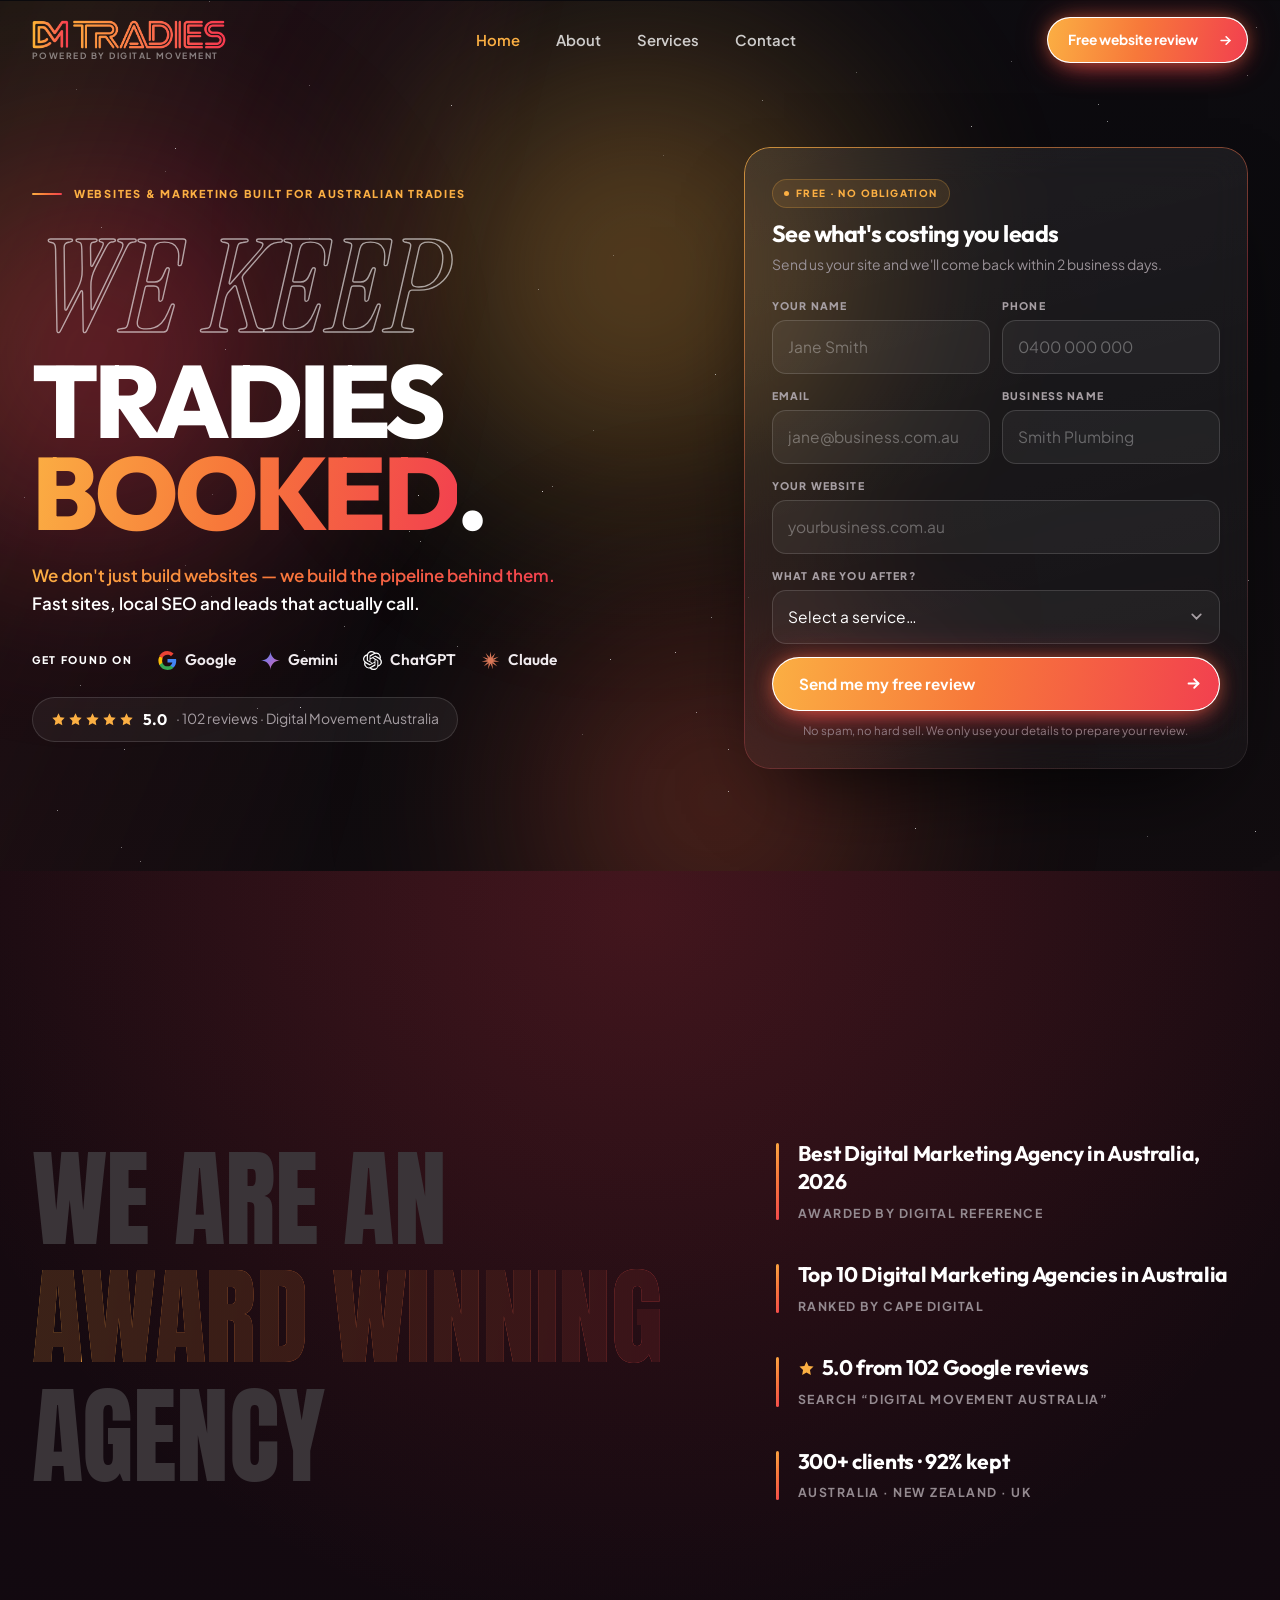
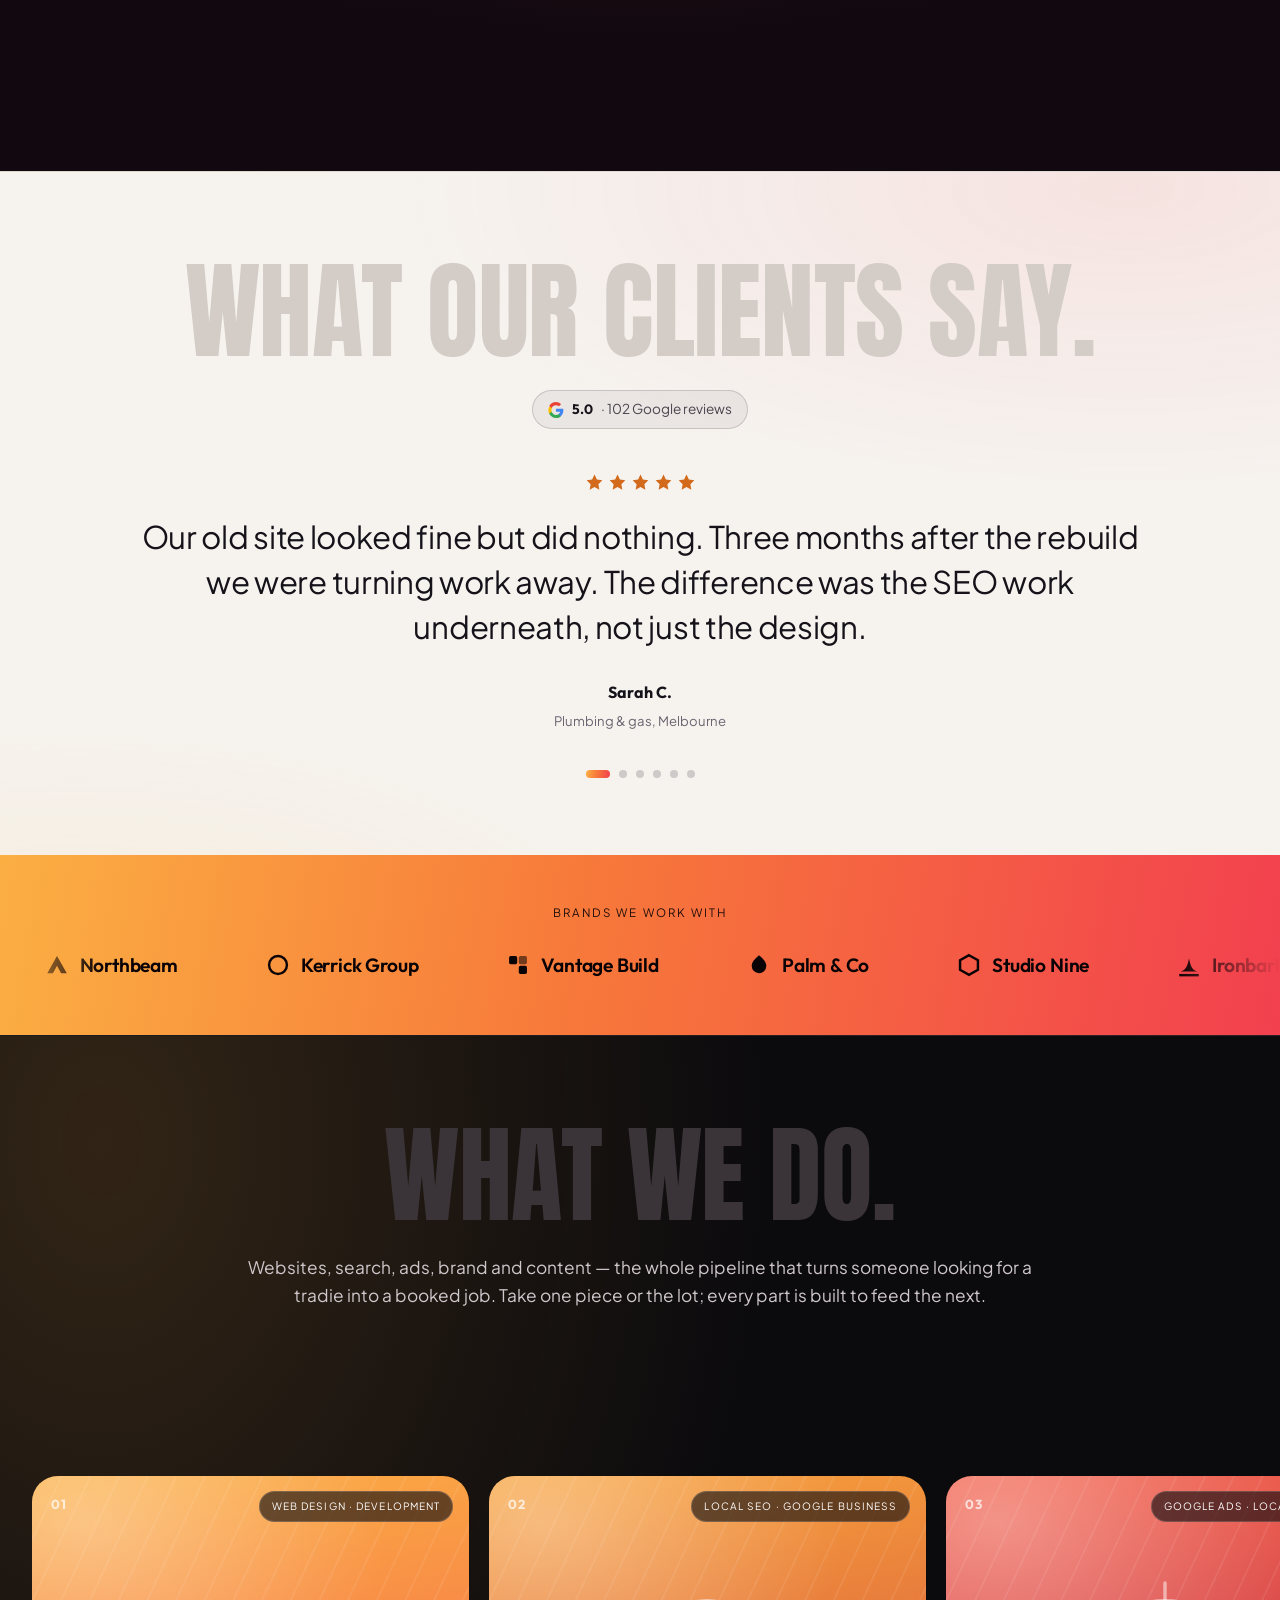
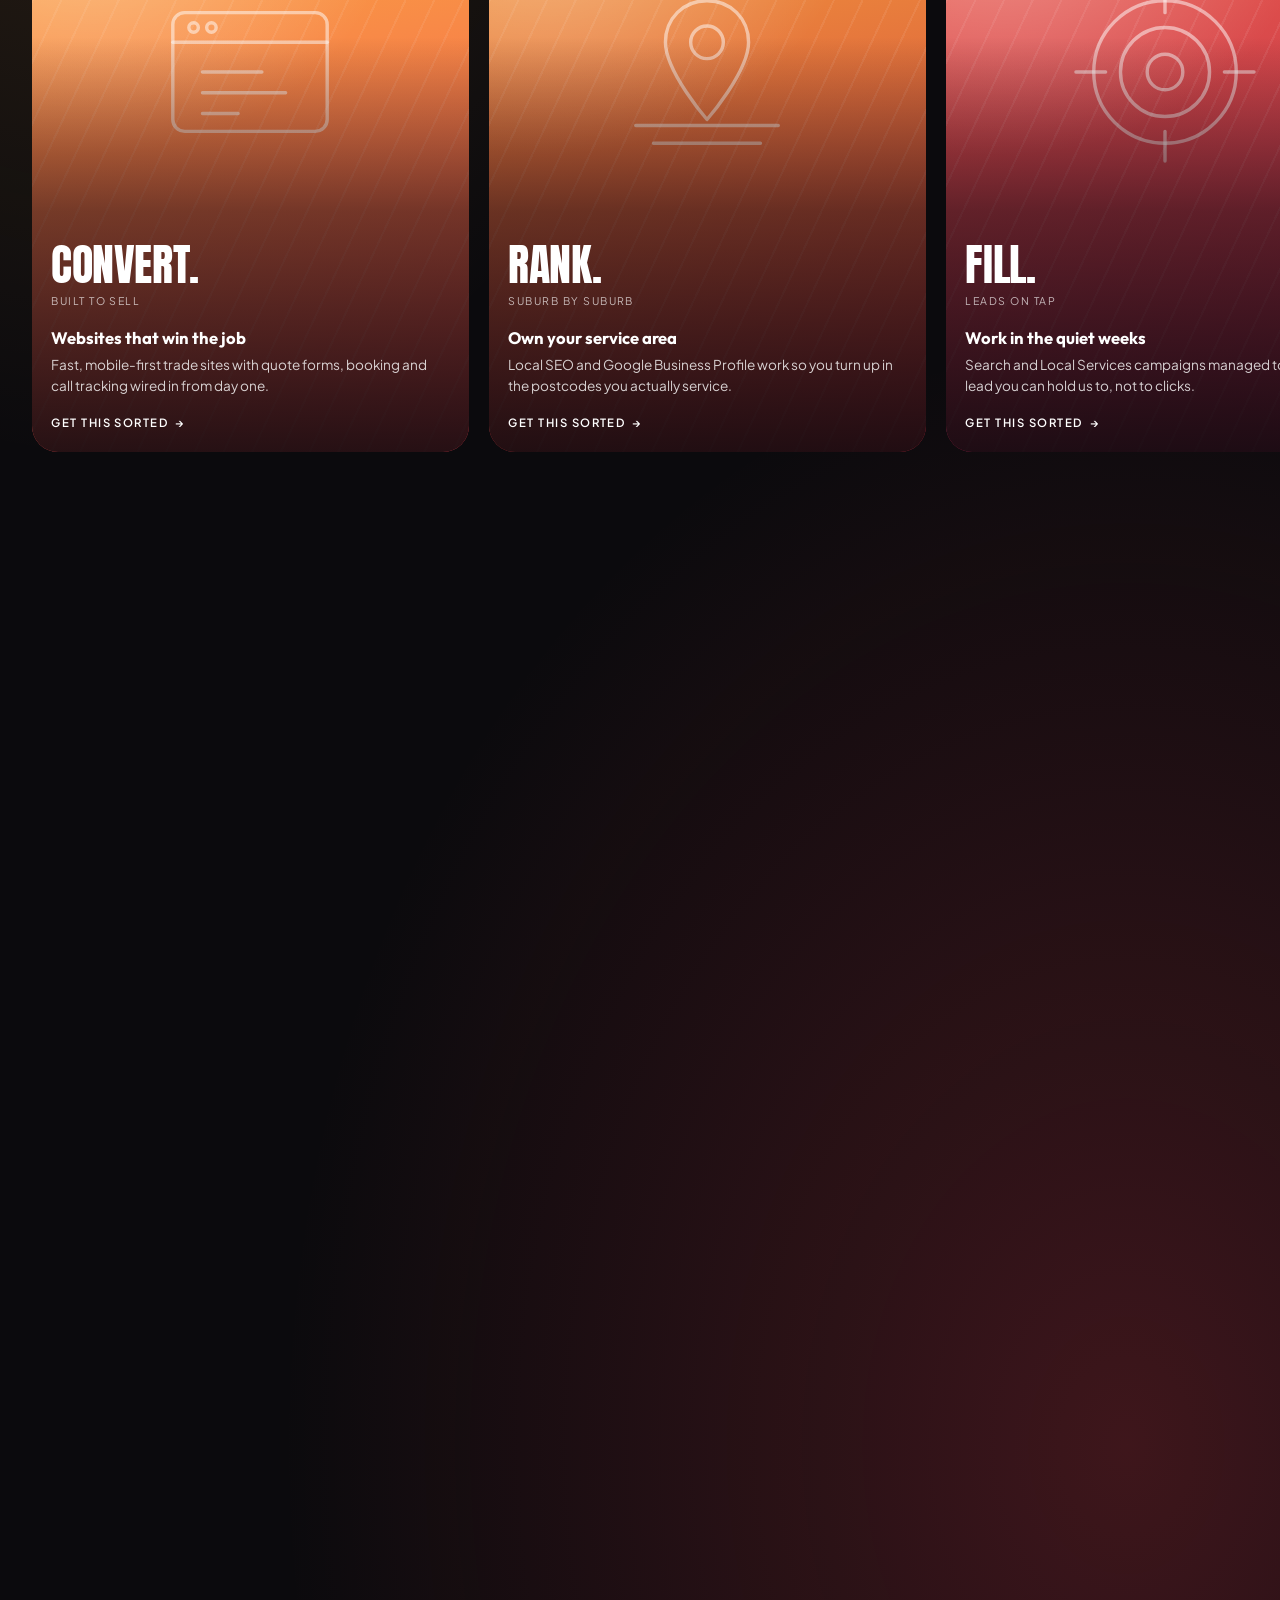
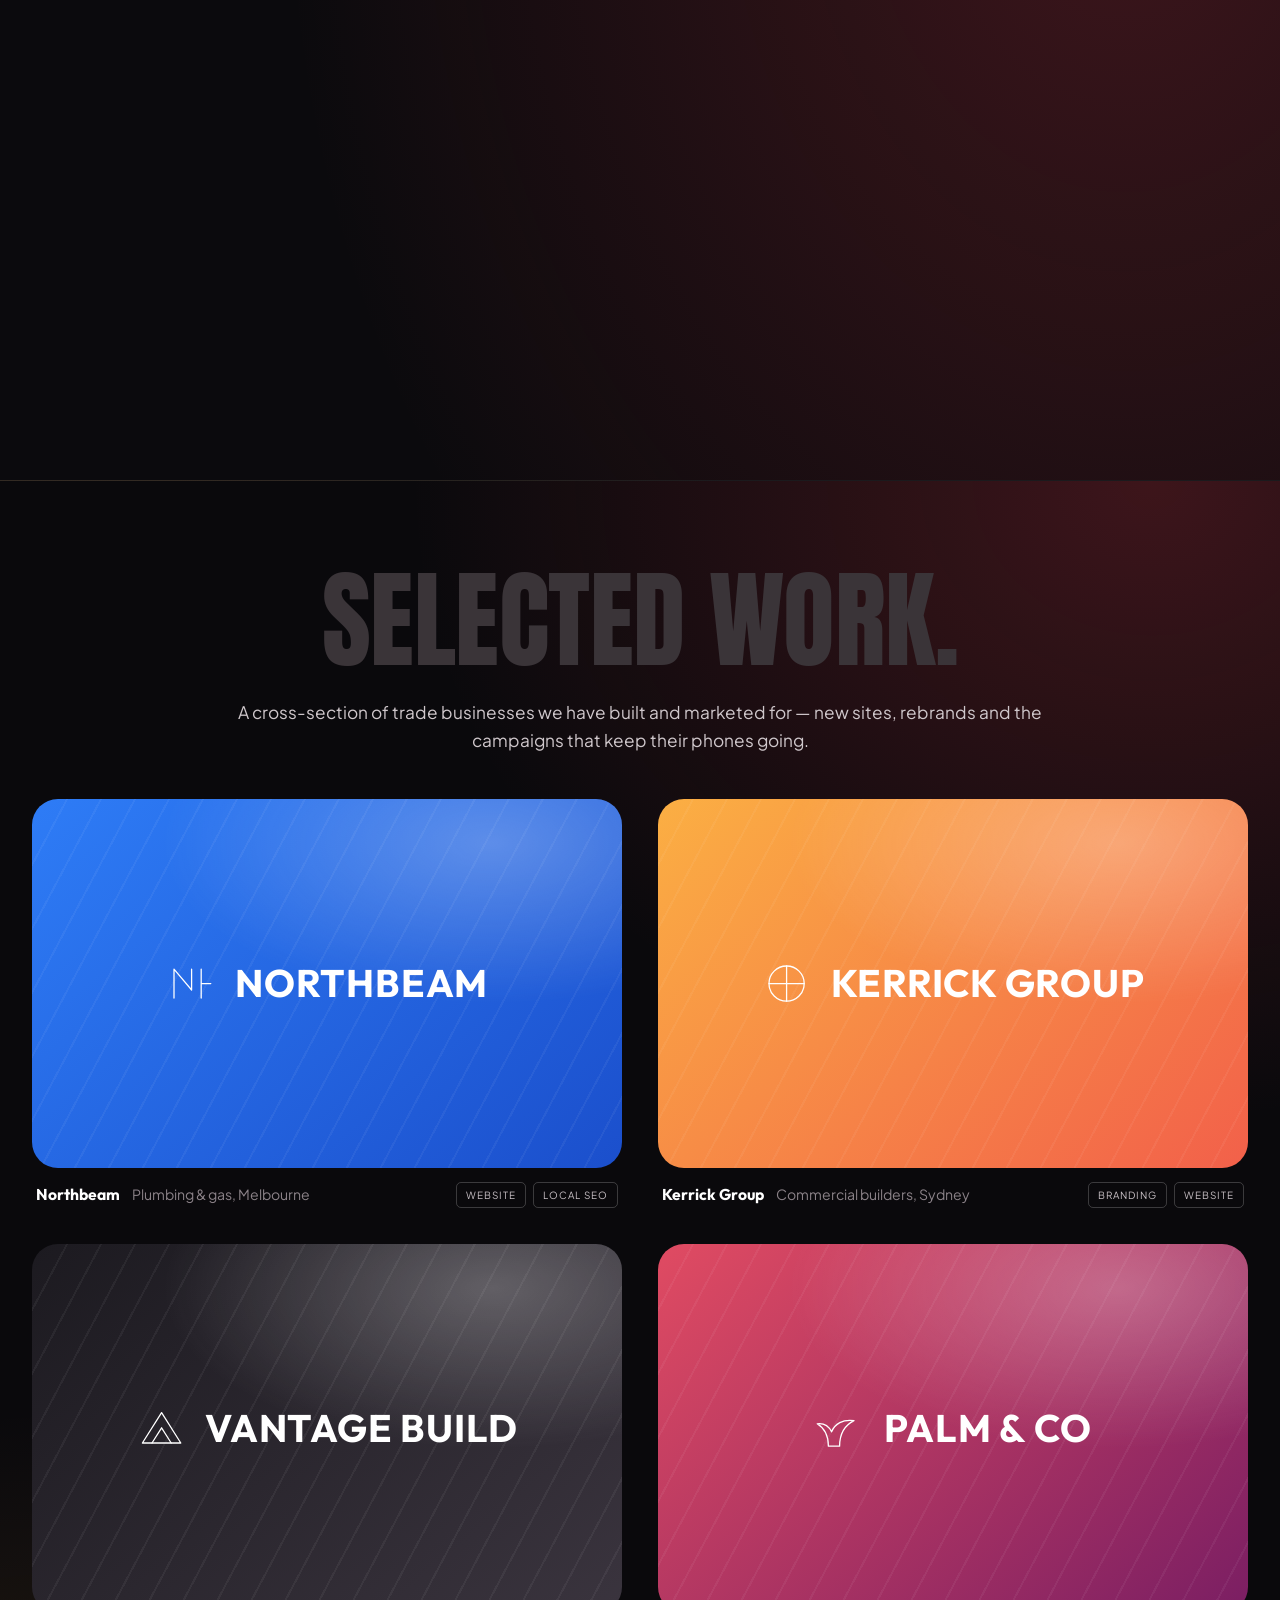
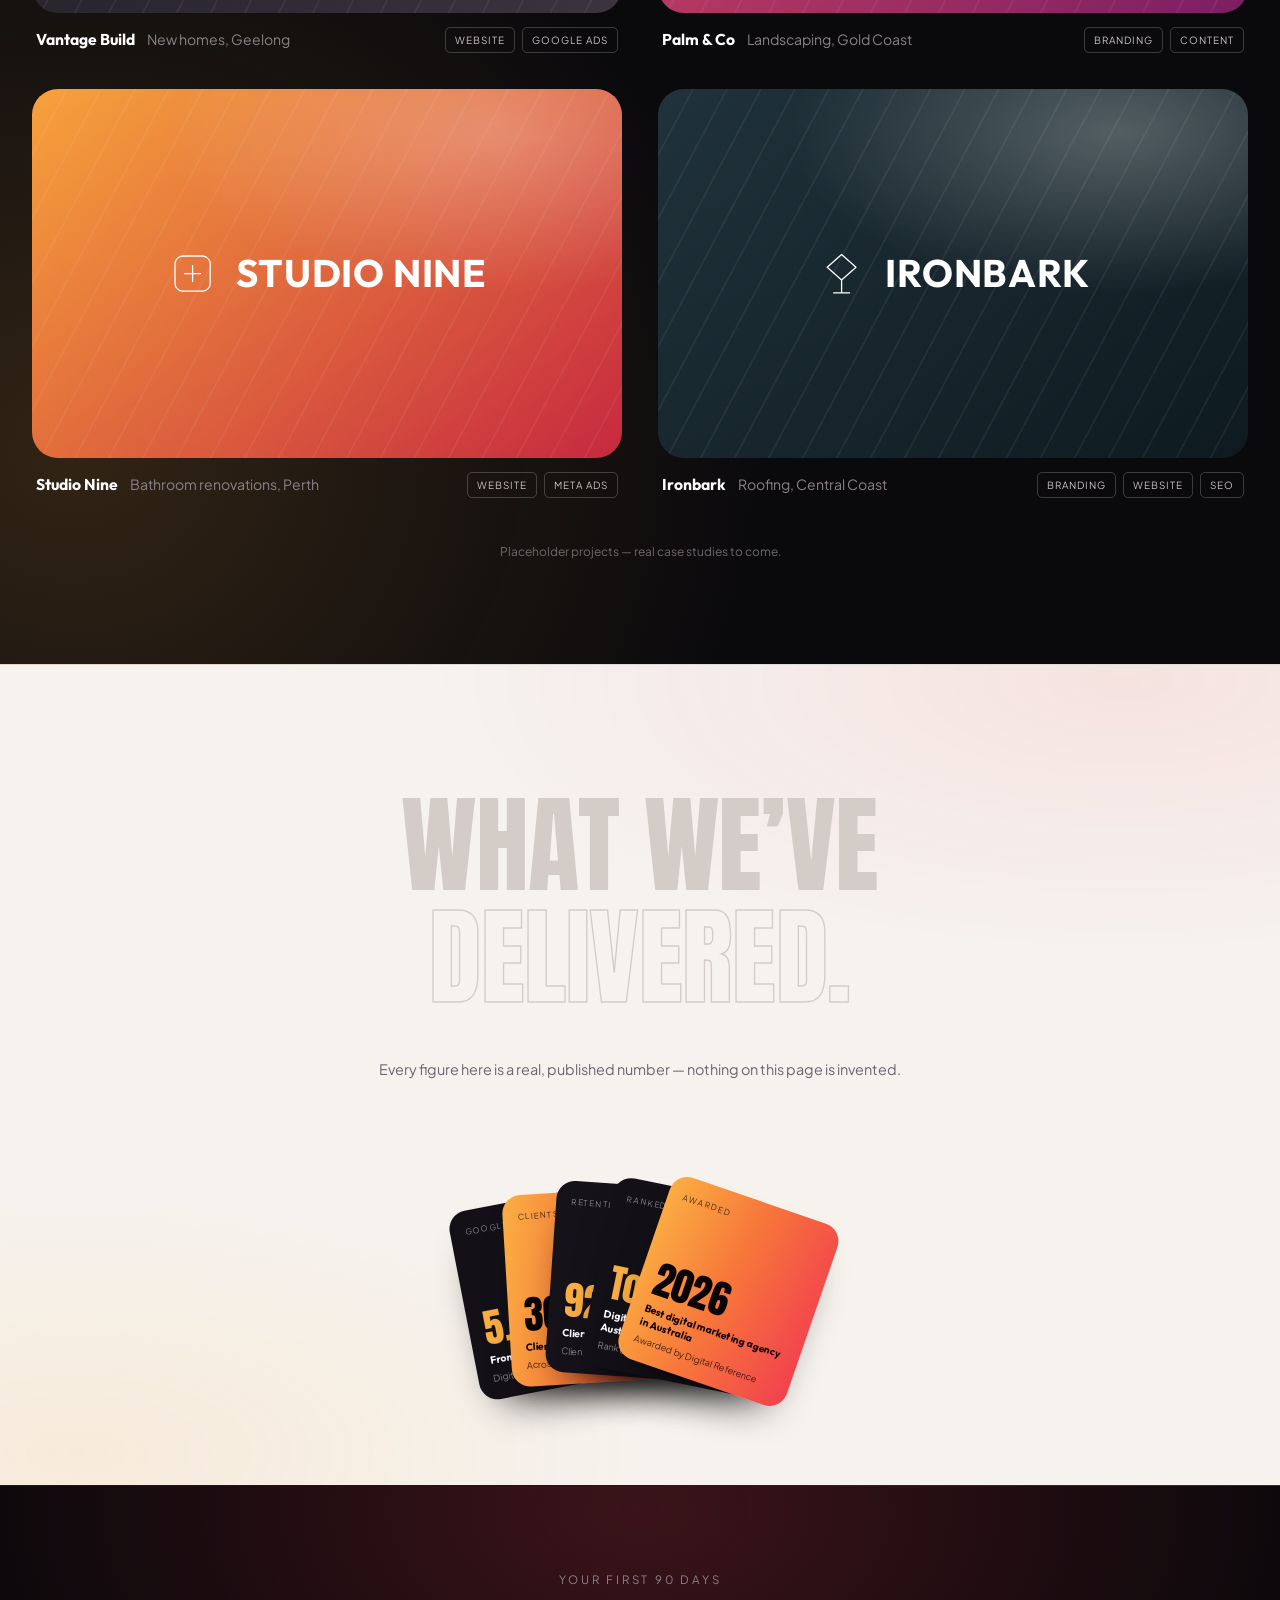
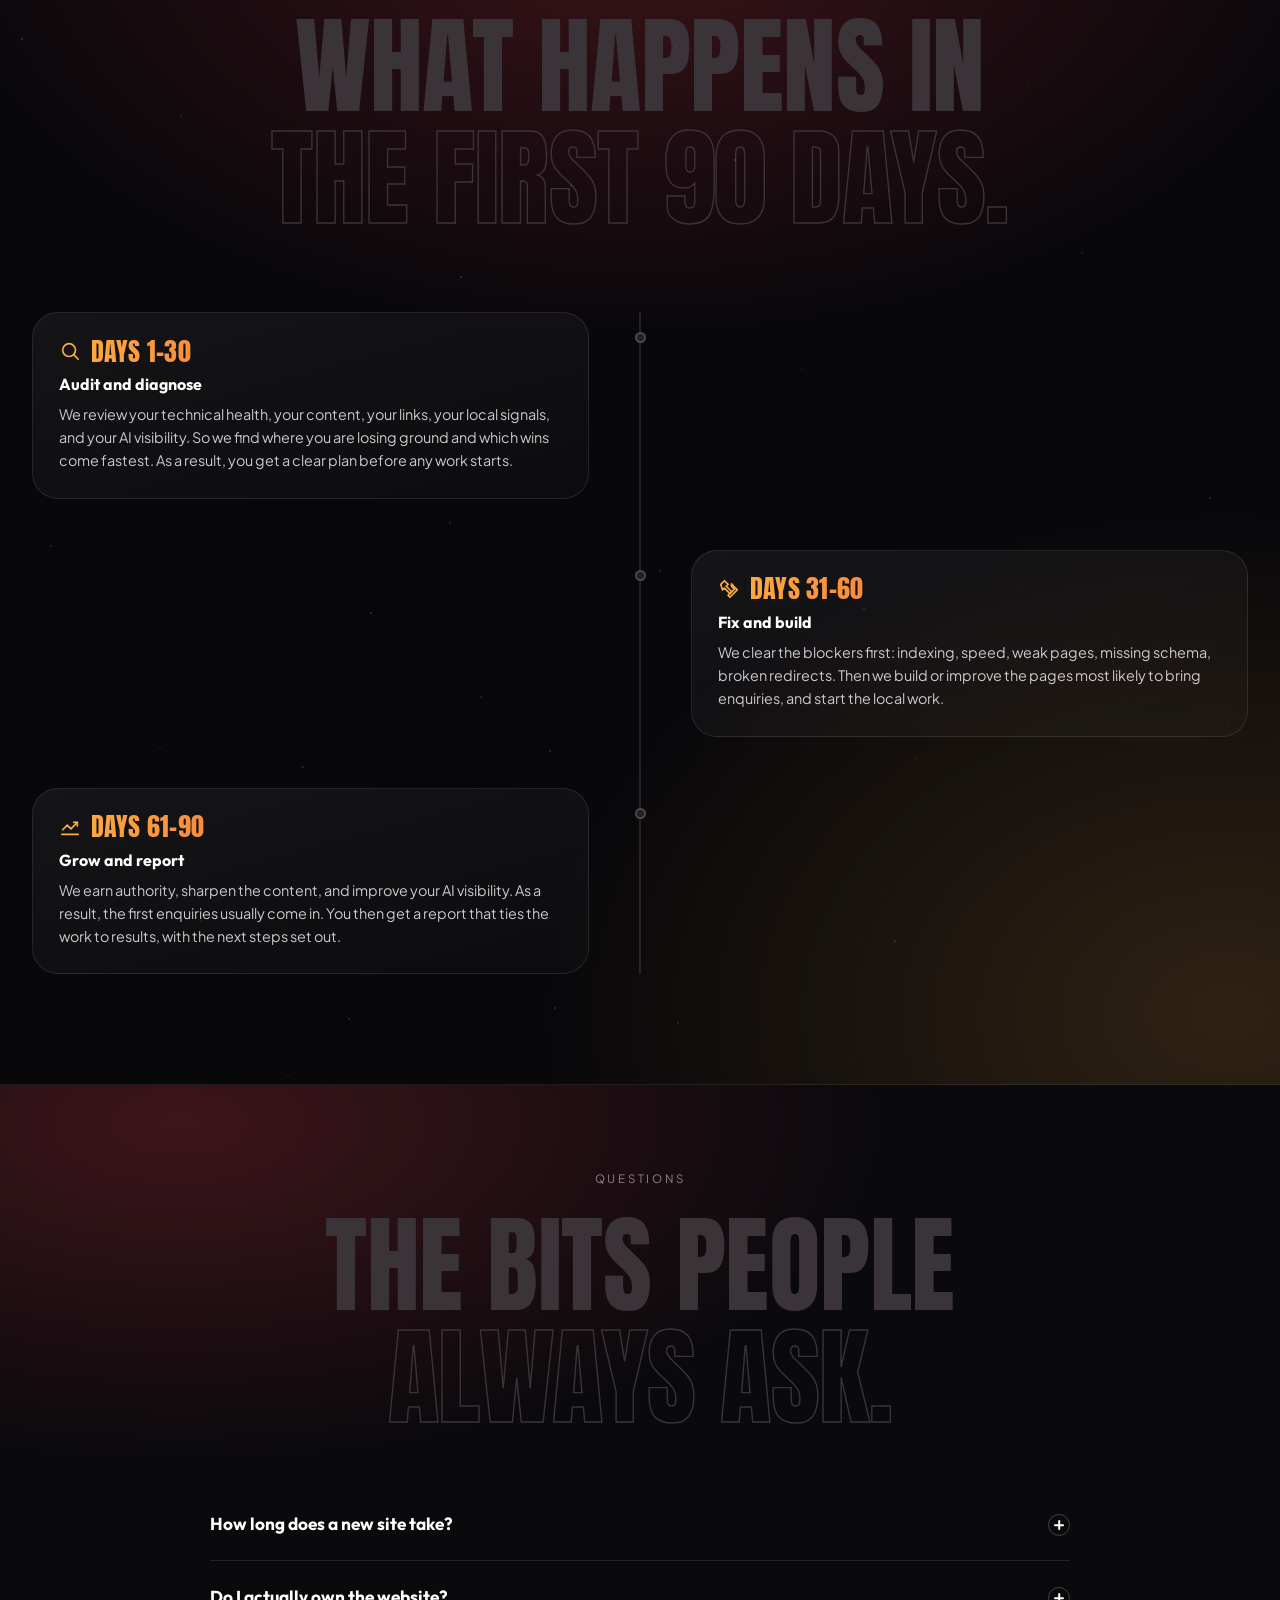
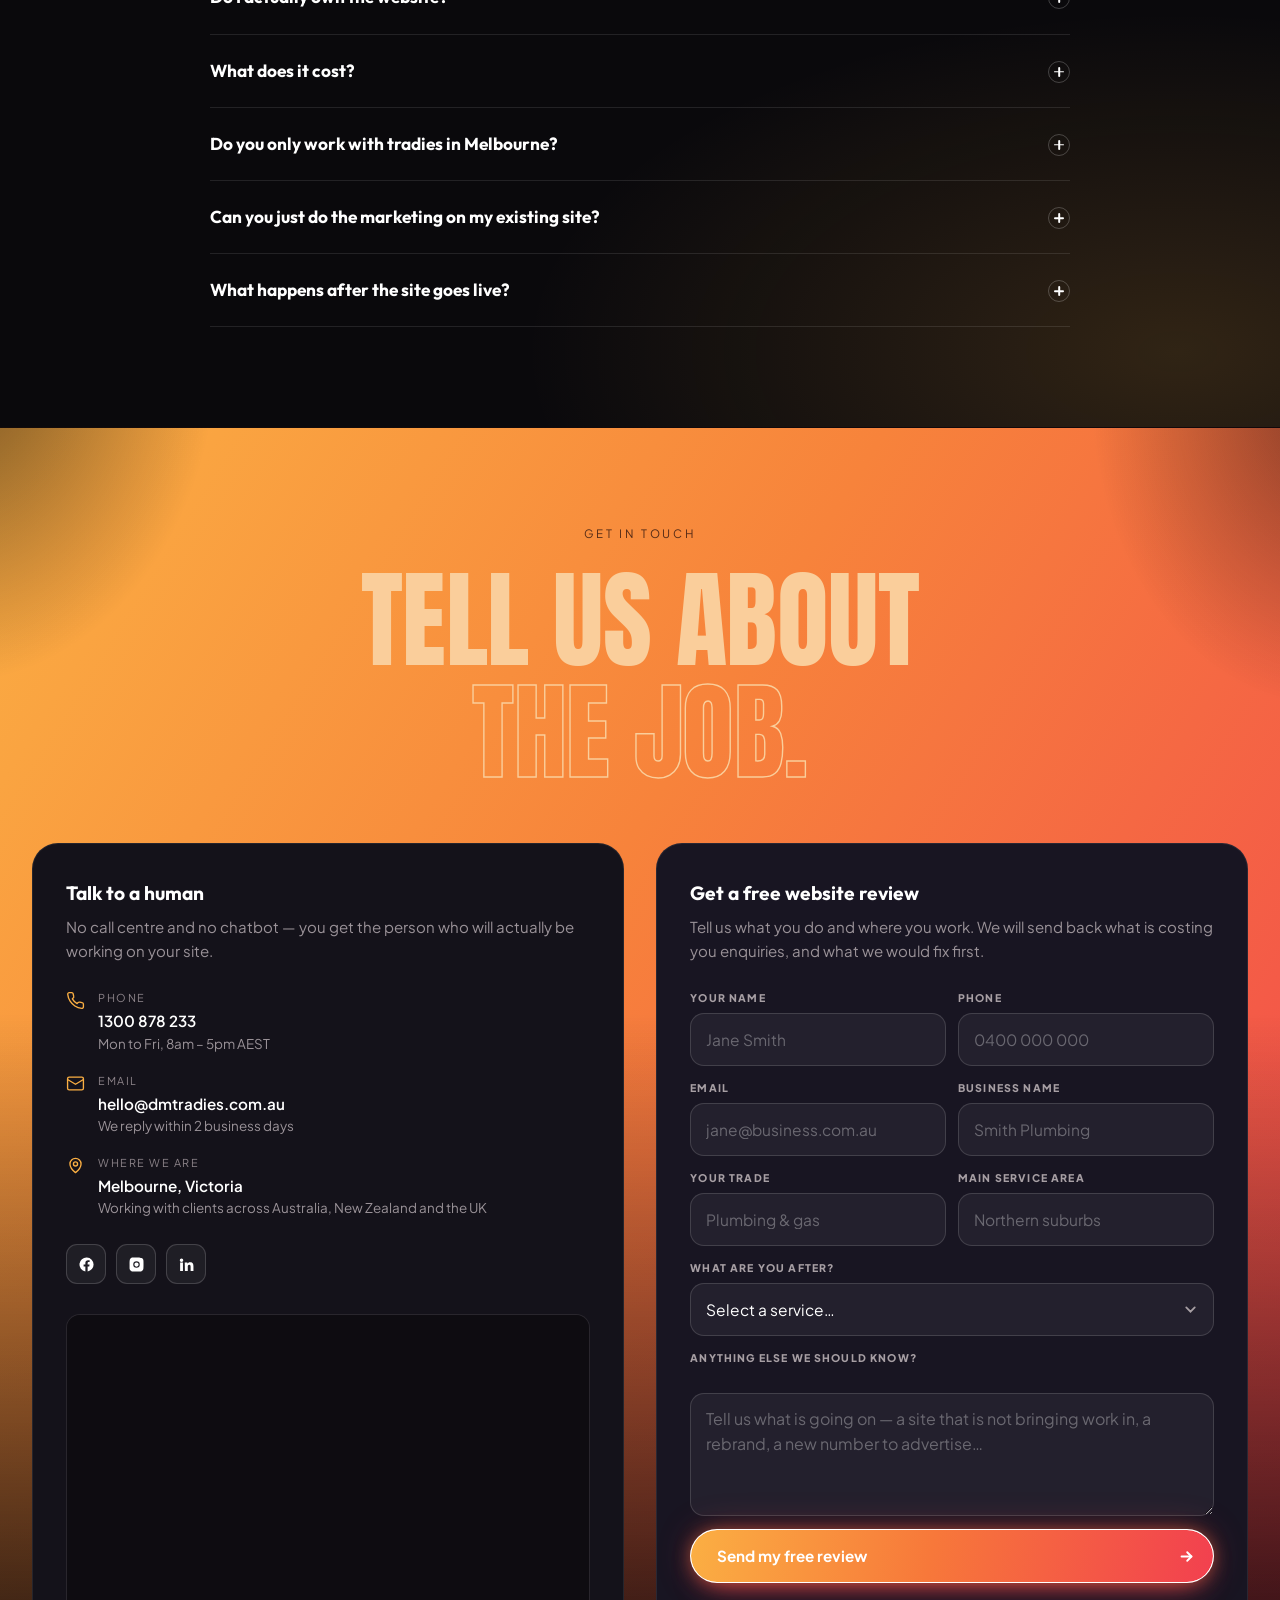
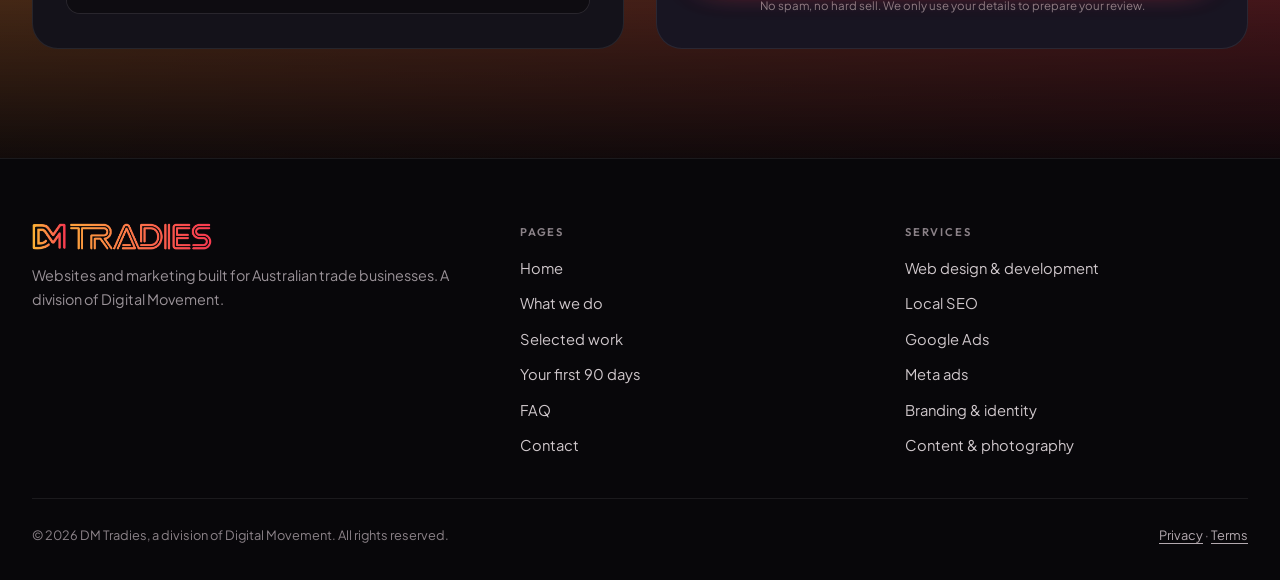
==== index.html @ 69b2164c "Contact panels full width; black worked into the orange The panels drop the 1120px cap and align to " ====
<!DOCTYPE html>
<html lang="en-AU">
<head>
<meta charset="utf-8">
<meta name="viewport" content="width=device-width, initial-scale=1, viewport-fit=cover">
<title>DM Tradies — Websites &amp; Marketing for Australian Tradies | by Digital Movement</title>
<meta name="description" content="DM Tradies builds websites and runs the marketing behind them for Australian trade businesses. A division of Digital Movement. Free website review.">
<meta name="theme-color" content="#0B0A0D">
<link rel="preconnect" href="https://fonts.googleapis.com">
<link rel="preconnect" href="https://fonts.gstatic.com" crossorigin>
<link href="https://fonts.googleapis.com/css2?family=Anton&family=Instrument+Serif:ital@1&family=Outfit:wght@300;400;500;600;700;800&family=Plus+Jakarta+Sans:wght@400;500;600;700&display=swap" rel="stylesheet">
<style>
/* ============================================================
   DM TRADIES — 01. header + banner
   ============================================================ */
:root{
  --amber:#FBAF43;
  --orange:#F7833B;
  --coral:#F4603F;
  --red:#F2404F;
  --grad:linear-gradient(100deg,#FBAF43 0%,#F7783A 46%,#F2404F 100%);

  --bg:#0B0A0D;
  --ink:#14181F;
  --line:rgba(255,255,255,.12);
  --dim:#9A9298;
  --soft:#CFC7CB;

  --r:14px; --r-lg:26px;
  --wrap:1180px;
  --pad:20px;
  --nav-h:66px;
}
*,*::before,*::after{box-sizing:border-box}
html{-webkit-text-size-adjust:100%;scroll-behavior:smooth;scroll-padding-top:var(--nav-h)}
body{
  margin:0;background:var(--bg);color:var(--soft);
  font-family:'Plus Jakarta Sans',system-ui,-apple-system,'Segoe UI',Roboto,sans-serif;
  font-size:16px;line-height:1.65;-webkit-font-smoothing:antialiased;overflow-x:hidden;
}
img{max-width:100%;display:block}
a{color:inherit;text-decoration:none}
button,input,select,textarea{font:inherit;color:inherit}
.wrap{width:100%;max-width:var(--wrap);margin-inline:auto;padding-inline:var(--pad)}

/* ---------- buttons ---------- */
.btn{
  display:inline-flex;align-items:center;justify-content:center;gap:14px;
  border-radius:999px;font-weight:700;font-size:.95rem;line-height:1.2;
  border:1.5px solid transparent;cursor:pointer;text-align:center;
  transition:transform .25s ease,box-shadow .25s ease,color .35s ease,background .25s ease;
}
.btn--primary{
  position:relative;isolation:isolate;overflow:hidden;
  background:#fff;color:#fff;padding:6px 6px 6px 26px;
  /* the rest state glows on its own and breathes gently */
  box-shadow:
    0 0 18px -3px rgba(247,120,58,.58),
    0 0 38px -6px rgba(242,64,79,.44),
    0 12px 30px -14px rgba(242,64,79,.85);
  animation:btnGlow 4.2s ease-in-out infinite;
}
/* sits at a calm baseline, swells once, settles back — a slow beacon
   rather than a constant breathe */
@keyframes btnGlow{
  0%,58%,100%{box-shadow:
    0 0 13px -4px rgba(247,120,58,.42),
    0 0 28px -9px rgba(242,64,79,.3),
    0 12px 30px -14px rgba(242,64,79,.82)}
  79%{box-shadow:
    0 0 26px -1px rgba(251,175,67,.82),
    0 0 62px -3px rgba(242,64,79,.62),
    0 14px 34px -12px rgba(242,64,79,.92)}
}
.btn--primary::before{
  content:"";position:absolute;z-index:-1;top:0;right:0;bottom:0;left:0;
  background:var(--grad);border-radius:999px;
  transition:left .5s cubic-bezier(.65,.05,.25,1),top .5s cubic-bezier(.65,.05,.25,1),
             right .5s cubic-bezier(.65,.05,.25,1),bottom .5s cubic-bezier(.65,.05,.25,1);
}
.btn--primary:hover,.btn--primary:focus-visible{
  color:var(--red);transform:translateY(-2px);animation:none;
  box-shadow:
    0 0 26px -2px rgba(251,175,67,.75),
    0 0 56px -4px rgba(242,64,79,.6),
    0 18px 38px -14px rgba(242,64,79,.95);
}
.btn--primary:hover::before,.btn--primary:focus-visible::before{
  left:calc(100% - 46px);top:6px;right:6px;bottom:6px;
}
.btn-arrow{width:40px;height:40px;border-radius:50%;flex:none;display:grid;place-items:center;color:#fff}
.btn-arrow svg{width:17px;height:17px;transition:transform .4s cubic-bezier(.65,.05,.25,1)}
.btn--primary:hover .btn-arrow svg{transform:translateX(2px)}
.btn--block{width:100%;justify-content:space-between}
.btn--sm{padding:5px 5px 5px 20px;font-size:.86rem;gap:10px}
.btn--sm .btn-arrow{width:34px;height:34px}
.btn--sm .btn-arrow svg{width:15px;height:15px}
.btn--sm:hover::before,.btn--sm:focus-visible::before{left:calc(100% - 39px);top:5px;right:5px;bottom:5px}


/* ============================================================
   HEADER
   ============================================================ */
header.site{
  position:sticky;top:0;z-index:80;background:transparent;
  transition:background .35s ease,border-color .3s ease,box-shadow .3s ease;
  border-bottom:1px solid transparent;
}
header.site.stuck{
  background:rgba(11,10,13,.82);
  backdrop-filter:saturate(160%) blur(14px);-webkit-backdrop-filter:saturate(160%) blur(14px);
  border-bottom-color:rgba(255,255,255,.08);
}
.nav{display:flex;align-items:center;justify-content:space-between;gap:16px;height:var(--nav-h)}
.brand{display:flex;flex-direction:column;align-items:flex-start;gap:3px;line-height:1}
.brand-logo{display:block;height:26px}
/* the wordmark lives in one rule so the header and the footer share it */
.logo-mark{background:url([data-uri]) no-repeat left center;background-size:contain;aspect-ratio:655/98}
.brand-by{
  font-size:.54rem;font-weight:700;letter-spacing:.17em;text-transform:uppercase;
  color:rgba(255,255,255,.45);white-space:nowrap
}
.nav-links{display:none}
.nav-cta{display:none}
.nav-right{display:flex;align-items:center;gap:10px}
.call-mini{
  display:inline-flex;align-items:center;justify-content:center;width:42px;height:42px;border-radius:12px;
  background:var(--grad);color:#fff;box-shadow:0 10px 22px -12px rgba(242,64,79,.85)
}
.call-mini svg{width:18px;height:18px}
/* flex, not grid: auto grid rows stretch to the button height, which pushed the
   bars 15px apart and left the close-X unable to meet in the middle */
.burger{
  width:42px;height:42px;border-radius:12px;border:1px solid rgba(255,255,255,.18);
  background:rgba(255,255,255,.06);cursor:pointer;padding:0;
  display:flex;flex-direction:column;align-items:center;justify-content:center;gap:5px;
  transition:background .25s ease,border-color .25s ease;
}
.burger:hover{background:rgba(255,255,255,.11);border-color:rgba(255,255,255,.32)}
.burger:focus-visible{outline:2px solid var(--amber);outline-offset:3px}
.burger i{
  display:block;width:20px;height:2px;border-radius:2px;background:#fff;
  transition:transform .32s cubic-bezier(.2,.7,.3,1),opacity .18s ease;
}
/* 2px bar + 5px gap = 7px pitch, so the outer bars travel exactly that far */
.burger.open i:nth-child(1){transform:translateY(7px) rotate(45deg)}
.burger.open i:nth-child(2){opacity:0}
.burger.open i:nth-child(3){transform:translateY(-7px) rotate(-45deg)}
@media (prefers-reduced-motion:reduce){.burger i{transition:none}}

.drawer{
  position:fixed;inset:0;z-index:79;background:rgba(6,5,8,.7);backdrop-filter:blur(4px);
  opacity:0;pointer-events:none;transition:opacity .3s ease;
}
.drawer.open{opacity:1;pointer-events:auto}
.drawer-panel{
  position:absolute;top:0;right:0;width:min(88vw,340px);height:100%;
  background:#111015;border-left:1px solid rgba(255,255,255,.1);
  padding:86px 24px 32px;transform:translateX(100%);
  transition:transform .36s cubic-bezier(.3,.8,.3,1);
  display:flex;flex-direction:column;gap:2px;overflow-y:auto;
}
.drawer.open .drawer-panel{transform:none}
.drawer-panel a.dl{
  font-family:'Outfit',sans-serif;font-size:1.24rem;font-weight:600;color:#fff;
  padding:14px 0;border-bottom:1px solid rgba(255,255,255,.09);
  display:flex;justify-content:space-between;align-items:center;
}
.drawer-panel a.dl span{color:rgba(255,255,255,.35);font-size:.85rem;font-weight:400}
.drawer-foot{margin-top:auto;padding-top:26px;display:grid;gap:10px}
.drawer-foot .fine{font-size:.78rem;color:var(--dim);text-align:center}

/* ============================================================
   BANNER
   ============================================================ */
.hero{
  position:relative;overflow:hidden;isolation:isolate;
  margin-top:calc(-1 * var(--nav-h));
  padding-top:calc(var(--nav-h) + 42px);
  padding-bottom:clamp(52px,9vw,86px);
  background:linear-gradient(170deg,#0E0C11 0%,#0B0A0D 55%,#120D10 100%);
}
.hero .wrap{position:relative;z-index:2}

/* drifting brand aurora */
.aurora{position:absolute;inset:0;z-index:0;pointer-events:none;overflow:hidden}
.aurora span{position:absolute;display:block;border-radius:50%;filter:blur(90px);will-change:transform}
.aurora .a1{
  top:-8%;left:50%;margin-left:calc(min(58vw,680px) * -.5);
  width:min(58vw,680px);aspect-ratio:1;opacity:.42;
  background:radial-gradient(circle,#FBAF43 0%,rgba(251,175,67,0) 68%);
  animation:drift1 26s ease-in-out infinite alternate;
}
.aurora .a2{
  top:6%;left:-16%;width:min(54vw,600px);aspect-ratio:1;opacity:.46;
  background:radial-gradient(circle,#F2404F 0%,rgba(242,64,79,0) 68%);
  animation:drift2 32s ease-in-out infinite alternate;
}
.aurora .a3{
  bottom:-24%;left:34%;width:min(52vw,560px);aspect-ratio:1;opacity:.36;
  background:radial-gradient(circle,#F4603F 0%,rgba(244,96,63,0) 70%);
  animation:drift3 29s ease-in-out infinite alternate;
}
@keyframes drift1{from{transform:translate3d(-4%,0,0) scale(1)}to{transform:translate3d(4%,8%,0) scale(1.14)}}
@keyframes drift2{from{transform:translate3d(0,0,0) scale(1.1)}to{transform:translate3d(13%,-7%,0) scale(.9)}}
@keyframes drift3{from{transform:translate3d(0,0,0) scale(1)}to{transform:translate3d(-15%,-8%,0) scale(1.22)}}

/* a slow band of colour sweeping across the top */
.sweep{
  position:absolute;top:-30%;left:-40%;width:70%;height:170%;z-index:0;pointer-events:none;
  background:linear-gradient(100deg,rgba(255,255,255,0) 0%,rgba(251,175,67,.09) 45%,rgba(242,64,79,.07) 60%,rgba(255,255,255,0) 100%);
  transform:rotate(14deg);filter:blur(30px);
  animation:sweep 17s ease-in-out infinite;
}
@keyframes sweep{0%{transform:translateX(0) rotate(14deg);opacity:0}
  12%{opacity:1}70%{opacity:1}
  100%{transform:translateX(230%) rotate(14deg);opacity:0}}

/* shooting stars */
.shoot{
  position:absolute;z-index:1;width:3px;height:3px;border-radius:999px;background:#fff;
  box-shadow:0 0 9px 2px rgba(255,255,255,.65);opacity:0;pointer-events:none;
}
.shoot::before{
  content:"";position:absolute;top:50%;right:2px;width:150px;height:2px;border-radius:999px;
  transform:translateY(-50%);
  background:linear-gradient(270deg,rgba(255,255,255,.9),rgba(255,255,255,0));
}
.shoot.s1{top:6%;left:74%;animation:shootFly 9s ease-in 2.5s infinite}
.shoot.s2{top:-2%;left:96%;animation:shootFly 11s ease-in 6.5s infinite}
.shoot.s3{top:22%;left:62%;animation:shootFly 13s ease-in 10s infinite}
.shoot.s2::before{width:210px}
.shoot.s3::before{width:110px;background:linear-gradient(270deg,rgba(251,175,67,.9),rgba(251,175,67,0))}
.shoot.s3{background:#FBAF43;box-shadow:0 0 9px 2px rgba(251,175,67,.6)}
@keyframes shootFly{
  0%{opacity:0;transform:rotate(202deg) translateX(0)}
  3%{opacity:1}
  26%{opacity:1}
  34%{opacity:0}
  100%{opacity:0;transform:rotate(202deg) translateX(1500px)}
}

@media (prefers-reduced-motion:reduce){
  .btn--primary{animation:none}
  .aurora .a1,.aurora .a2,.aurora .a3,.sweep,.shoot{animation:none}
  .shoot,.sweep{display:none}
}

/* starfield */
.stars,.stars2{position:absolute;top:0;left:0;width:1px;height:1px;border-radius:50%;z-index:0;pointer-events:none}
.stars{box-shadow:663px 154px rgba(255,255,255,.3),1333px 49px rgba(255,255,255,.55),1681px 548px rgba(255,255,255,.55),748px 596px rgba(255,255,255,.55),1863px 519px rgba(255,255,255,.4),76px 88px rgba(255,255,255,.3),856px 71px rgba(255,255,255,.4),185px 564px rgba(255,255,255,.3),121px 846px rgba(255,255,255,.55),457px 645px rgba(255,255,255,.55),1181px 599px rgba(255,255,255,.3),101px 226px rgba(255,255,255,.55),1140px 879px rgba(255,255,255,.4),593px 429px rgba(255,255,255,.4),1107px 120px rgba(255,255,255,.7),1147px 835px rgba(255,255,255,.4),211px 595px rgba(255,255,255,.4),762px 99px rgba(255,255,255,.55),1155px 61px rgba(255,255,255,.4),1016px 696px rgba(255,255,255,.3),1591px 321px rgba(255,255,255,.3),1199px 464px rgba(255,255,255,.7),613px 254px rgba(255,255,255,.4),1431px 798px rgba(255,255,255,.4),167px 588px rgba(255,255,255,.7),1075px 506px rgba(255,255,255,.7),1493px 459px rgba(255,255,255,.7),1247px 74px rgba(255,255,255,.55),1048px 428px rgba(255,255,255,.4),1550px 350px rgba(255,255,255,.4),1911px 500px rgba(255,255,255,.3),80px 684px rgba(255,255,255,.55),1565px 571px rgba(255,255,255,.7),696px 711px rgba(255,255,255,.7),1217px 508px rgba(255,255,255,.3),140px 860px rgba(255,255,255,.55),552px 485px rgba(255,255,255,.55),124px 748px rgba(255,255,255,.7),1325px 591px rgba(255,255,255,.3),582px 733px rgba(255,255,255,.3),1816px 684px rgba(255,255,255,.7),46px 472px rgba(255,255,255,.7),344px 625px rgba(255,255,255,.55),1011px 60px rgba(255,255,255,.4),1573px 294px rgba(255,255,255,.4),1512px 253px rgba(255,255,255,.3),800px 892px rgba(255,255,255,.3),165px 170px rgba(255,255,255,.3),822px 562px rgba(255,255,255,.7),1809px 140px rgba(255,255,255,.3),1769px 563px rgba(255,255,255,.7),1446px 425px rgba(255,255,255,.7),1398px 389px rgba(255,255,255,.4),309px 84px rgba(255,255,255,.4),309px 237px rgba(255,255,255,.4),24px 496px rgba(255,255,255,.4),538px 288px rgba(255,255,255,.55),298px 429px rgba(255,255,255,.7),1248px 579px rgba(255,255,255,.7),257px 707px rgba(255,255,255,.55),935px 891px rgba(255,255,255,.3),815px 408px rgba(255,255,255,.3),212px 493px rgba(255,255,255,.3),127px 195px rgba(255,255,255,.55),427px 451px rgba(255,255,255,.4),225px 348px rgba(255,255,255,.55),209px 0px rgba(255,255,255,.4),1098px 103px rgba(255,255,255,.7),1256px 26px rgba(255,255,255,.55),1790px 212px rgba(255,255,255,.3)}
.stars2{box-shadow:304px 649px rgba(255,255,255,.65),711px 616px rgba(255,255,255,.65),971px 125px rgba(255,255,255,.85),1738px 499px rgba(255,255,255,.65),983px 495px rgba(255,255,255,.65),175px 147px rgba(255,255,255,.85),1535px 350px rgba(255,255,255,1),542px 490px rgba(255,255,255,1),330px 528px rgba(255,255,255,.85),420px 540px rgba(255,255,255,.65),300px 706px rgba(255,255,255,1),1872px 27px rgba(255,255,255,1),610px 658px rgba(255,255,255,.85),1425px 865px rgba(255,255,255,.65),1061px 375px rgba(255,255,255,.85),728px 790px rgba(255,255,255,.85),1090px 554px rgba(255,255,255,1),675px 651px rgba(255,255,255,.85),1255px 830px rgba(255,255,255,.85),1650px 245px rgba(255,255,255,.65),1515px 822px rgba(255,255,255,.85),409px 530px rgba(255,255,255,.65),728px 748px rgba(255,255,255,.85),57px 809px rgba(255,255,255,.65),967px 265px rgba(255,255,255,.85),1418px 619px rgba(255,255,255,.65),915px 827px rgba(255,255,255,1),715px 373px rgba(255,255,255,.85),451px 104px rgba(255,255,255,.85),962px 201px rgba(255,255,255,.65),418px 494px rgba(255,255,255,1),1843px 624px rgba(255,255,255,.85),981px 668px rgba(255,255,255,.65),1637px 658px rgba(255,255,255,.85);animation:twinkle 4.5s ease-in-out infinite alternate}
@keyframes twinkle{from{opacity:.35}to{opacity:1}}
@media (prefers-reduced-motion:reduce){.stars2{animation:none}}

.hero-inner{display:grid;gap:clamp(34px,5vw,60px);align-items:center}

.eyebrow{
  display:flex;align-items:center;gap:12px;margin-bottom:22px;
  font-size:.68rem;font-weight:800;letter-spacing:.16em;text-transform:uppercase;color:var(--amber);
}
.eyebrow::before{content:"";width:30px;height:2px;background:var(--grad);flex:none;border-radius:2px}

.hero h1{margin:0 0 22px;line-height:.94;letter-spacing:-.03em}
.h-outline{
  display:block;font-family:'Instrument Serif',Georgia,serif;font-style:italic;font-weight:400;
  font-size:clamp(3.2rem,14vw,8rem);letter-spacing:.012em;line-height:.98;text-transform:uppercase;
  color:transparent;-webkit-text-stroke:1.4px rgba(255,255,255,.6);
  padding-left:.04em;margin-bottom:.04em;
}
.h-solid{
  display:block;font-family:'Outfit',sans-serif;font-weight:800;color:#fff;
  font-size:clamp(2.6rem,11vw,6.4rem);letter-spacing:-.038em;line-height:.9;text-transform:uppercase;
}
.h-solid em{
  font-style:normal;background:var(--grad);
  -webkit-background-clip:text;background-clip:text;color:transparent;
}
.hero-sub{
  font-size:clamp(.98rem,2.6vw,1.06rem);color:var(--dim);max-width:44ch;margin:0 0 30px;
}
.hero-sub b{color:#fff;font-weight:600}
.hs-lead{
  background:var(--grad);-webkit-background-clip:text;background-clip:text;color:transparent;
  font-weight:600;
}
/* ---------- "get found on" strip ---------- */
.found-on{
  display:flex;flex-wrap:wrap;align-items:center;gap:12px 22px;
  margin:0;padding-bottom:4px;align-self:flex-start;
}
.fo-label{
  font-size:.66rem;font-weight:800;letter-spacing:.16em;text-transform:uppercase;
  color:#fff;white-space:nowrap;
}
.fo-list{display:flex;flex-wrap:wrap;align-items:center;gap:12px 22px;list-style:none;margin:0;padding:0}
.fo-list li{
  display:inline-flex;align-items:center;gap:8px;
  font-family:'Outfit',sans-serif;font-weight:600;font-size:.96rem;color:#F0EBEE;
  letter-spacing:-.01em;white-space:nowrap;
}
.fo-list svg{width:19px;height:19px;flex:none}
@media (min-width:900px){
  .found-on{gap:14px 26px}
  .fo-list{gap:14px 26px}
}
.rating-pill{
  display:inline-flex;align-items:center;flex-wrap:wrap;gap:5px 9px;margin-top:20px;
  align-self:flex-start;
  background:rgba(255,255,255,.05);border:1px solid rgba(255,255,255,.13);
  border-radius:999px;padding:9px 18px;
  transition:background .25s ease,border-color .25s ease,transform .25s ease;
}
.rating-pill:hover{
  background:rgba(255,255,255,.09);border-color:rgba(251,175,67,.5);transform:translateY(-1px)
}
.stars-rating{display:inline-flex;gap:2px}
.stars-rating svg{width:15px;height:15px;color:var(--amber)}
.rating-pill b{font-family:'Outfit',sans-serif;font-weight:700;color:#fff;font-size:.96rem}
.rp-meta{font-size:.87rem;color:#A79FA4}



/* ---------- the form ---------- */
.hero-form{
  position:relative;border-radius:var(--r-lg);padding:26px 22px;
  background:linear-gradient(165deg,rgba(255,255,255,.075) 0%,rgba(255,255,255,.03) 100%);
  backdrop-filter:blur(18px);-webkit-backdrop-filter:blur(18px);
  box-shadow:0 40px 90px -40px rgba(0,0,0,.9);
}
/* gradient hairline border */
.hero-form::before{
  content:"";position:absolute;inset:0;border-radius:inherit;padding:1px;
  background:linear-gradient(150deg,rgba(251,175,67,.75),rgba(242,64,79,.35) 45%,rgba(255,255,255,.08) 100%);
  -webkit-mask:linear-gradient(#000 0 0) content-box,linear-gradient(#000 0 0);
  -webkit-mask-composite:xor;mask:linear-gradient(#000 0 0) content-box,linear-gradient(#000 0 0);
  mask-composite:exclude;pointer-events:none;
}
.hf-head{margin-bottom:20px}
.hf-tag{
  display:inline-flex;align-items:center;gap:7px;margin-bottom:12px;
  font-size:.62rem;font-weight:800;letter-spacing:.14em;text-transform:uppercase;color:var(--amber);
  background:rgba(251,175,67,.1);border:1px solid rgba(251,175,67,.24);
  padding:5px 11px;border-radius:999px;
}
.hf-tag i{width:5px;height:5px;border-radius:50%;background:var(--amber);flex:none}
.hf-head h2{
  font-family:'Outfit',sans-serif;font-size:clamp(1.24rem,3.6vw,1.46rem);font-weight:700;
  color:#fff;margin:0 0 6px;letter-spacing:-.02em;line-height:1.2;
}
.hf-head p{font-size:.87rem;color:var(--dim);margin:0}

.field{display:grid;gap:6px;margin-bottom:13px}
.field label{
  font-size:.66rem;font-weight:800;letter-spacing:.11em;text-transform:uppercase;color:#A79FA4;
}
.field input,.field select,.field textarea{
  width:100%;padding:13px 15px;border-radius:var(--r);appearance:none;
  background:rgba(255,255,255,.05);border:1px solid rgba(255,255,255,.14);color:#fff;
  font-size:.97rem;transition:border-color .2s,box-shadow .2s,background .2s;
}
.field input::placeholder,.field textarea::placeholder{color:rgba(255,255,255,.32)}
.field select{
  background-image:url("data:image/svg+xml,%3Csvg xmlns='http://www.w3.org/2000/svg' viewBox='0 0 24 24' fill='none' stroke='%23A79FA4' stroke-width='2.5' stroke-linecap='round'%3E%3Cpath d='M6 9l6 6 6-6'/%3E%3C/svg%3E");
  background-repeat:no-repeat;background-position:right 14px center;background-size:17px;padding-right:42px;
}
.field select option{background:#15131a;color:#fff}
.field input:focus,.field select:focus,.field textarea:focus{
  outline:none;border-color:var(--coral);background:rgba(255,255,255,.08);
  box-shadow:0 0 0 4px rgba(244,96,63,.16)
}
.field.err input,.field.err select{border-color:var(--red);box-shadow:0 0 0 4px rgba(242,64,79,.16)}
.field .msg{font-size:.72rem;color:#FF8B96;font-weight:600;display:none}
.field.err .msg{display:block}
.grid-2{display:grid;gap:0}
.form-fine{font-size:.72rem;color:#8B8288;text-align:center;margin:11px 0 0;line-height:1.5}
.form-ok{display:none;text-align:center;padding:24px 10px}
.form-ok .ok-ic{
  width:52px;height:52px;border-radius:50%;background:var(--grad);
  display:grid;place-items:center;margin:0 auto 14px;
}
.form-ok .ok-ic svg{width:26px;height:26px;color:#fff}
.form-ok h3{font-family:'Outfit',sans-serif;font-size:1.1rem;color:#fff;margin:0 0 6px}
.form-ok p{font-size:.87rem;color:var(--dim);margin:0}
.form-ok a{color:var(--amber);font-weight:700}
.is-sent .form-body{display:none}
.is-sent .form-ok{display:block}


/* ============================================================
   STATEMENT
   ============================================================ */
.statement{
  position:relative;overflow:hidden;display:grid;align-items:center;
  background:radial-gradient(120% 90% at 50% 0%,#220E14 0%,#160A10 55%,#120910 100%);
  padding:clamp(56px,9vw,110px) 0;
  min-height:100vh;min-height:100svh;
}
.statement::before{
  content:"";position:absolute;top:-40%;left:50%;transform:translateX(-50%);
  width:min(140vw,1400px);height:150%;pointer-events:none;
  background:radial-gradient(circle at 50% 30%,rgba(242,64,79,.16) 0%,rgba(242,64,79,0) 62%);
}
.statement .wrap{position:relative;z-index:1}
.st-head{
  font-family:'Anton','Arial Narrow',Impact,'Outfit',sans-serif;text-transform:uppercase;
  /* Anton ships one weight; ask for 800 so a fallback is still heavy, and stop
     the browser synthesising bold on top of Anton itself */
  font-weight:800;font-synthesis-weight:none;
  font-size:clamp(2.3rem,9.4vw,6.6rem);line-height:1.06;letter-spacing:-.005em;
  color:#fff;margin:0;text-align:left;
}
/* each line rises out from behind its own mask as the section scrolls in */
.st-head > span{display:block;overflow:hidden;padding-bottom:.06em}
.st-head > span > i{
  display:block;font-style:normal;transform:translateY(115%);
  transition:transform 1s cubic-bezier(.16,1,.3,1);
}
.st-head.in > span > i{transform:none}
.st-head > span:nth-child(2) > i{transition-delay:.12s}
.st-head > span:nth-child(3) > i{transition-delay:.24s}
/* the head is only the trigger — the lines carry the motion */
.st-head.rv{opacity:1;transform:none;transition:none}

.awards.rv{opacity:1;transform:none;transition:none}
.awards li{
  opacity:0;transform:translateY(20px);
  transition:opacity .75s ease,transform .75s cubic-bezier(.16,1,.3,1);
}
.awards.in li{opacity:1;transform:none}
.awards.in li:nth-child(1){transition-delay:.34s}
.awards.in li:nth-child(2){transition-delay:.44s}
.awards.in li:nth-child(3){transition-delay:.54s}
.awards.in li:nth-child(4){transition-delay:.64s}
/* the rule draws itself in alongside */
.awards li::before{transform:scaleY(0);transform-origin:top;transition:transform .7s cubic-bezier(.16,1,.3,1)}
.awards.in li::before{transform:scaleY(1)}
.awards.in li:nth-child(1)::before{transition-delay:.3s}
.awards.in li:nth-child(2)::before{transition-delay:.4s}
.awards.in li:nth-child(3)::before{transition-delay:.5s}
.awards.in li:nth-child(4)::before{transition-delay:.6s}
/* the script splits each word into letters and adds .is-split; until then the
   heading renders as plain white, so it is never dim with scripting off */
.st-head{--fill-dim:58,52,56;--fill-lit:255,255,255}
.st-head.lit .w{display:inline-block}
.st-head.is-split .c{color:rgb(var(--fill-dim));transition:color .26s linear}
/* the accent line keeps its gradient; a scrim clipped to each letter dims it
   instead, so the sweep runs across the whole phrase, not per letter */
.st-head.is-split i.accent .c{
  color:transparent;-webkit-background-clip:text;background-clip:text;
  background-image:linear-gradient(rgba(27,11,17,.86),rgba(27,11,17,.86));
  transition:background-image .26s linear;
}
@media (prefers-reduced-motion:reduce){
  .st-head.is-split .c{color:rgb(var(--fill-lit));transition:none}
  .st-head.is-split i.accent .c{color:transparent;background-image:none}
}
.st-head .accent{
  background:var(--grad);-webkit-background-clip:text;background-clip:text;color:transparent;
}
.st-head > span > i.accent{background:var(--grad);-webkit-background-clip:text;background-clip:text;color:transparent}
/* two columns: the statement left, the credentials right */
.st-grid{display:grid;gap:clamp(32px,5vw,58px)}
.awards{list-style:none;margin:0;padding:0;display:grid;gap:clamp(24px,3.4vw,38px)}
.awards li{position:relative;padding-left:22px}
.awards li::before{
  content:"";position:absolute;left:0;top:3px;bottom:3px;width:3.5px;border-radius:3px;background:var(--grad);
}
.aw-title{
  font-family:'Outfit',sans-serif;font-weight:700;color:#fff;margin:0 0 7px;
  font-size:clamp(1.06rem,2.9vw,1.32rem);line-height:1.32;letter-spacing:-.015em;
  display:flex;align-items:baseline;gap:7px;flex-wrap:wrap;
}
.aw-title svg{width:17px;height:17px;color:var(--amber);flex:none;align-self:center}
.aw-meta{
  font-size:.77rem;font-weight:700;letter-spacing:.12em;text-transform:uppercase;
  color:#948A90;margin:0;
}
a.awards-link{display:block;color:inherit}
a.awards-link:hover .aw-title{color:var(--amber)}
a.awards-link:hover .aw-meta{color:#B3A9AF}
@media (min-width:900px){
  .st-grid{grid-template-columns:1.18fr .82fr;gap:clamp(44px,5vw,72px);align-items:center}
  .st-grid > *{min-width:0}
}

/* ============================================================
   REVIEWS — scrolls right to left
   ============================================================ */
.reviews{
  position:relative;border-top:1px solid rgba(255,255,255,.07);
  /* no bottom padding: the brand strip is the last thing in here and carries its
     own, so any padding below it shows as a bare band of the section ground */
  padding:clamp(48px,7vw,84px) 0 0;overflow:hidden;
}
.sec-sub{
  max-width:62ch;margin:0;text-align:center;color:var(--soft);
  font-size:clamp(.98rem,1.35vw,1.14rem);line-height:1.62;
}
.sec-head{
  display:flex;flex-direction:column;align-items:center;gap:clamp(16px,2.4vw,22px);
  margin:0 0 clamp(28px,4vw,44px);text-align:center;
}
.sec-head h2{
  font-family:'Anton','Arial Narrow',Impact,'Outfit',sans-serif;text-transform:uppercase;
  font-weight:800;font-synthesis-weight:none;
  color:#fff;margin:0;font-size:clamp(2.3rem,9.4vw,6.6rem);
  line-height:1.06;letter-spacing:-.005em;
}
/* letters light from dim to white as the section scrolls past (see script) */
.sec-head h2.lit .w{display:inline-block}
.sec-head h2{--fill-dim:58,52,56;--fill-lit:255,255,255}
.sec-head h2.is-split .c{color:rgb(var(--fill-dim));transition:color .26s linear}
@media (prefers-reduced-motion:reduce){.sec-head h2.is-split .c{color:rgb(var(--fill-lit));transition:none}}
.rv-badge{
  display:inline-flex;align-items:center;gap:8px;
  background:rgba(255,255,255,.05);border:1px solid rgba(255,255,255,.13);
  border-radius:999px;padding:7px 15px;font-size:.85rem;color:#C9C1C6;
  transition:border-color .25s ease,background .25s ease;
}
.rv-badge:hover{background:rgba(255,255,255,.09);border-color:rgba(251,175,67,.5)}
.rv-badge b{color:#fff;font-family:'Outfit',sans-serif;font-weight:700}
.rv-badge svg{width:16px;height:16px;flex:none}

/* ---------- one review at a time, centred ---------- */
/* the stage hugs whichever quote is showing, so short ones leave no hole */
.rv-stage{display:grid;align-items:start;max-width:min(100%,1000px);margin:0 auto;
  overflow:hidden;transition:height .45s cubic-bezier(.2,.7,.3,1)}
@media (prefers-reduced-motion:reduce){.rv-stage{transition:none}}
.rv-quote{
  grid-area:1/1;margin:0;text-align:center;
  display:flex;flex-direction:column;align-items:center;
  opacity:0;transform:translateY(10px);pointer-events:none;
  transition:opacity .55s ease,transform .55s cubic-bezier(.2,.7,.3,1);
}
.rv-quote.is-on{opacity:1;transform:none;pointer-events:auto}
.rv-quote[hidden]{display:flex}          /* stacked, not removed — hidden hides it from AT */
.rv-stars{display:inline-flex;gap:4px;margin-bottom:clamp(16px,2.2vw,22px)}
.rv-stars svg{width:19px;height:19px;color:var(--amber)}
.rv-quote blockquote{
  margin:0;color:#EFEAED;
  font-size:clamp(1.15rem,2.5vw,1.95rem);line-height:1.45;letter-spacing:-.01em;
}
.rv-quote figcaption{margin-top:clamp(20px,2.8vw,30px)}
.rv-quote figcaption b{
  display:block;font-family:'Outfit',sans-serif;font-weight:700;color:#fff;font-size:1rem;
}
.rv-quote figcaption span{display:block;font-size:.82rem;color:#8B8288;margin-top:4px}

.rv-dots{display:flex;justify-content:center;gap:9px;margin-top:clamp(26px,3.4vw,38px)}
.rv-dot{
  width:8px;height:8px;padding:0;border:0;border-radius:999px;cursor:pointer;
  background:rgba(255,255,255,.22);transition:background .3s ease,width .3s ease;
}
.rv-dot:hover{background:rgba(255,255,255,.45)}
.rv-dot.is-on{width:24px;background:var(--grad)}
.rv-dot:focus-visible{outline:2px solid var(--amber);outline-offset:3px}

/* ---------- brands we work with ---------- */
.brands{
  margin-top:clamp(48px,6vw,80px);
  background:var(--grad);
  padding:clamp(30px,4vw,48px) 0 clamp(34px,4.4vw,54px);
}
.brands-label{
  margin:0 0 clamp(20px,2.6vw,28px);text-align:center;
  font-size:.72rem;letter-spacing:.18em;text-transform:uppercase;color:rgba(10,3,6,.9);
}
.bm{
  position:relative;overflow:hidden;
  -webkit-mask:linear-gradient(90deg,transparent,#000 8%,#000 92%,transparent);
  mask:linear-gradient(90deg,transparent,#000 8%,#000 92%,transparent);
}
.bm-track{display:flex;align-items:center;width:max-content;animation:brandRun 42s linear infinite}
.bm:hover .bm-track{animation-play-state:paused}
@keyframes brandRun{to{transform:translateX(-50%)}}
/* dark ink on the orange band, where white would wash out */
.bm-item{
  flex:none;display:inline-flex;align-items:center;gap:10px;
  padding:0 clamp(24px,3.4vw,46px);color:#0A0306;
  transition:transform .3s cubic-bezier(.2,.7,.3,1);
}
.bm-item:hover{transform:translateY(-2px)}
.bm-item svg{width:26px;height:26px;fill:currentColor;flex:none}
.bm-item b{
  font-family:'Outfit',sans-serif;font-weight:600;font-size:clamp(1rem,1.5vw,1.22rem);
  letter-spacing:-.01em;white-space:nowrap;
}
@media (prefers-reduced-motion:reduce){
  .bm-track{animation:none}
  .bm-item{transition:none}
  .rv-quote{transition:none}
}

/* ---------- what we do: cards ride left as the section is scrolled ---------- */
.wwd{position:relative;border-top:1px solid rgba(255,255,255,.07);padding:clamp(48px,7vw,84px) 0 0}
.wwd-rail{position:relative}
/* the pin fills the viewport so the rail below it supplies exactly as much
   scroll as the row needs to travel — any shorter and the page runs out of
   room before the last card arrives */
.wwd-stick{
  position:sticky;top:var(--nav-h);
  height:calc(100vh - var(--nav-h));height:calc(100svh - var(--nav-h));
  display:flex;align-items:center;overflow:hidden;
}
.wwd-track{
  display:flex;gap:clamp(14px,1.6vw,22px);width:max-content;
  padding:0 var(--pad);will-change:transform;
}

.wd-card{
  --c1:#FBAF43;--c2:#F2404F;
  position:relative;flex:none;display:flex;flex-direction:column;justify-content:flex-end;
  width:auto;height:clamp(340px,64vh,580px);aspect-ratio:47/62;
  border-radius:var(--r-lg);overflow:hidden;isolation:isolate;
  background:linear-gradient(170deg,var(--c1) 0%,var(--c2) 100%);
  padding:clamp(18px,1.5vw,24px);
  transition:transform .45s cubic-bezier(.2,.7,.3,1);
}
.wd-card:hover{transform:translateY(-6px)}
/* a soft graphic wash so the flat gradient has some depth behind the type */
.wd-card::before{
  content:"";position:absolute;inset:0;z-index:-2;
  background:
    radial-gradient(120% 70% at 12% 8%,rgba(255,255,255,.34) 0%,rgba(255,255,255,0) 58%),
    repeating-linear-gradient(115deg,rgba(255,255,255,.07) 0 2px,rgba(255,255,255,0) 2px 26px);
}
/* and a dark foot so the copy always clears its background */
.wd-card::after{
  content:"";position:absolute;left:0;right:0;bottom:0;height:72%;z-index:-1;
  background:linear-gradient(180deg,rgba(10,9,12,0) 0%,rgba(10,9,12,.55) 42%,rgba(10,9,12,.88) 100%);
}
/* a large line glyph stands in for project artwork in the upper half */
.wd-glyph{
  position:absolute;left:50%;top:34%;transform:translate(-50%,-50%);
  width:min(52%,190px);height:auto;z-index:-1;
  fill:none;stroke:rgba(255,255,255,.5);stroke-width:1.15;
  stroke-linecap:round;stroke-linejoin:round;
}
.wd-num{
  position:absolute;top:clamp(16px,1.4vw,22px);left:clamp(18px,1.5vw,24px);
  font-family:'Outfit',sans-serif;font-weight:700;font-size:.82rem;
  color:rgba(255,255,255,.72);letter-spacing:.04em;
}
.wd-tag{
  position:absolute;top:clamp(14px,1.2vw,19px);right:clamp(14px,1.2vw,19px);
  max-width:66%;text-align:center;
  background:rgba(12,10,14,.62);border:1px solid rgba(255,255,255,.16);
  border-radius:999px;padding:6px 12px;
  font-size:.63rem;letter-spacing:.11em;text-transform:uppercase;color:#fff;
}
.wd-punch{
  margin:0;font-family:'Anton','Arial Narrow',Impact,'Outfit',sans-serif;
  font-weight:800;font-synthesis-weight:none;text-transform:uppercase;
  font-size:clamp(2rem,3.4vw,3.1rem);line-height:.94;letter-spacing:-.01em;color:#fff;
}
.wd-punch-label{
  margin:6px 0 clamp(14px,1.4vw,20px);
  font-size:.66rem;letter-spacing:.14em;text-transform:uppercase;color:rgba(255,255,255,.68);
}
.wd-card h3{
  margin:0 0 7px;font-family:'Outfit',sans-serif;font-weight:700;
  font-size:clamp(1.02rem,1.3vw,1.2rem);line-height:1.25;color:#fff;
}
.wd-desc{margin:0 0 clamp(14px,1.4vw,18px);font-size:.85rem;line-height:1.5;color:rgba(255,255,255,.8)}
.wd-link{
  display:inline-flex;align-items:center;gap:7px;
  font-size:.71rem;letter-spacing:.13em;text-transform:uppercase;
  font-weight:600;color:#fff;
}
.wd-link span{transition:transform .3s cubic-bezier(.2,.7,.3,1)}
.wd-card:hover .wd-link span{transform:translateX(5px)}
.wd-link:focus-visible{outline:2px solid #fff;outline-offset:4px;border-radius:4px}

/* below the pin width, and whenever motion is unwelcome, it is a plain swipe row */
.wwd-track.is-swipe{width:auto;transform:none!important}
.wwd-stick.is-swipe{
  position:static;height:auto;padding:clamp(24px,4vw,44px) 0 clamp(40px,6vw,64px);
  overflow-x:auto;overflow-y:hidden;
  scroll-snap-type:x mandatory;-webkit-overflow-scrolling:touch;
  scrollbar-width:none;
}
.wwd-stick.is-swipe::-webkit-scrollbar{display:none}
/* sized from width here so a slice of the next card shows and invites the swipe */
.wwd-stick.is-swipe .wd-card{width:min(78vw,320px);height:auto;scroll-snap-align:center}
@media (prefers-reduced-motion:reduce){.wd-card{transition:none}}

/* ---------- selected work: two panels per row ---------- */
.work{
  position:relative;border-top:1px solid rgba(255,255,255,.07);
  padding:clamp(48px,7vw,84px) 0 clamp(56px,8vw,104px);
}
.work-grid{
  display:grid;gap:clamp(22px,2.8vw,38px);
  grid-template-columns:1fr;
}
@media (min-width:760px){.work-grid{grid-template-columns:repeat(2,minmax(0,1fr))}}

.pj{display:block;color:inherit}
.pj-panel{
  --p1:#FBAF43;--p2:#F2404F;
  position:relative;display:grid;place-items:center;overflow:hidden;
  aspect-ratio:16/10;border-radius:var(--r-lg);
  background:linear-gradient(140deg,var(--p1) 0%,var(--p2) 100%);
}
/* a light wash off one corner so the flat field has some depth */
.pj-panel::before{
  content:"";position:absolute;inset:0;
  background:
    radial-gradient(90% 70% at 78% 12%,rgba(255,255,255,.26) 0%,rgba(255,255,255,0) 62%),
    repeating-linear-gradient(118deg,rgba(255,255,255,.05) 0 2px,rgba(255,255,255,0) 2px 30px);
}
.pj-mark{
  position:relative;display:flex;align-items:center;gap:clamp(12px,1.4vw,20px);
  padding:0 8%;transition:transform .5s cubic-bezier(.2,.7,.3,1);
}
.pj:hover .pj-mark{transform:scale(1.04)}
.pj-mark svg{
  width:clamp(34px,4vw,56px);height:auto;flex:none;
  fill:none;stroke:#fff;stroke-width:1.6;stroke-linecap:round;stroke-linejoin:round;
}
.pj-mark b{
  font-family:'Outfit',sans-serif;font-weight:700;color:#fff;
  font-size:clamp(1.35rem,3vw,2.5rem);letter-spacing:.02em;text-transform:uppercase;
  line-height:1;white-space:nowrap;
}
.pj-foot{
  display:flex;align-items:center;gap:12px;flex-wrap:wrap;
  padding:14px 4px 0;
}
.pj-name{
  font-family:'Outfit',sans-serif;font-weight:700;color:#fff;
  font-size:clamp(.98rem,1.2vw,1.1rem);
}
.pj-line{color:#8B8288;font-size:clamp(.88rem,1.05vw,.98rem);margin-right:auto}
.pj-tags{display:flex;gap:7px;flex-wrap:wrap}
.pj-tag{
  border:1px solid rgba(255,255,255,.2);border-radius:5px;padding:4px 9px;
  font-size:.62rem;letter-spacing:.1em;text-transform:uppercase;color:#C9C1C6;
  transition:border-color .3s ease,color .3s ease;
}
.pj:hover .pj-tag{border-color:rgba(251,175,67,.55);color:#fff}
.pj:focus-visible{outline:2px solid var(--amber);outline-offset:6px;border-radius:var(--r-lg)}
.work-note{
  margin:clamp(30px,4vw,44px) 0 0;text-align:center;font-size:.75rem;color:#6F686E;
}
@media (prefers-reduced-motion:reduce){.pj-mark{transition:none}}

/* ---------- results: a fan of stat cards ---------- */
.sec-eyebrow{
  margin:0;text-align:center;font-size:.72rem;letter-spacing:.24em;
  text-transform:uppercase;color:#8B8288;
}
/* the second line is drawn in outline, like the hero headline */
.sec-head h2 .outline{display:block}
.sec-head h2 .outline .c{
  color:transparent;-webkit-text-stroke:1.4px rgb(var(--fill-dim));
  transition:-webkit-text-stroke-color .26s linear;
}
@media (prefers-reduced-motion:reduce){
  .sec-head h2 .outline .c{-webkit-text-stroke-color:rgb(var(--fill-lit));transition:none}
}

.res{
  position:relative;border-top:1px solid rgba(255,255,255,.07);
  padding:clamp(48px,7vw,84px) 0 clamp(64px,9vw,118px);overflow:hidden;
}
.res-note{
  margin:clamp(16px,2.2vw,22px) auto 0;max-width:56ch;text-align:center;
  color:var(--dim);font-size:clamp(.9rem,1.1vw,1rem);line-height:1.6;
}
.res-fan{
  display:flex;justify-content:center;align-items:center;
  /* wide enough that the tilted corners clear each other, not just the boxes */
  gap:clamp(14px,1.9vw,30px);
  margin-top:clamp(40px,6vw,76px);
}
.res-card{
  --rot:0deg;--lift:0px;--face:#131117;--ink:#fff;--accent:var(--amber);--meta:#8B8288;
  flex:none;position:relative;
  width:clamp(132px,15.4vw,224px);aspect-ratio:1/1.08;
  display:flex;flex-direction:column;
  border-radius:clamp(16px,1.6vw,22px);
  padding:clamp(14px,1.3vw,20px) var(--pr,clamp(14px,1.3vw,20px)) clamp(14px,1.3vw,20px) var(--pl,clamp(14px,1.3vw,20px));
  background:var(--face);color:var(--ink);
  box-shadow:0 26px 46px -26px rgba(0,0,0,.85);
  transform:translate(var(--x,0px),calc(var(--y,0px) + var(--hov,0px)))
            rotate(var(--r,0deg)) scale(var(--s,1));
  transition:transform .14s linear,box-shadow .5s ease;
}
.res-card:hover{--hov:-12px;box-shadow:0 34px 56px -24px rgba(0,0,0,.55)}
.res-tag{
  font-size:.56rem;letter-spacing:.16em;text-transform:uppercase;
  color:var(--meta);margin:0 0 auto;
}
.res-num{
  margin:0;font-family:'Anton','Arial Narrow',Impact,'Outfit',sans-serif;
  font-weight:800;font-synthesis-weight:none;
  font-size:clamp(1.85rem,3.4vw,2.9rem);line-height:.95;letter-spacing:-.015em;
  color:var(--accent);
}
.res-label{
  margin:9px 0 0;font-family:'Outfit',sans-serif;font-weight:700;
  font-size:clamp(.72rem,.86vw,.81rem);line-height:1.3;color:var(--ink);
}
.res-meta{margin:5px 0 0;font-size:.64rem;line-height:1.4;color:var(--meta)}
/* the cards no longer overlap once they are dealt, so no inset is needed */

/* the deal itself is the reveal, so nothing here fades */
.res-fan.rv{opacity:1;transform:none;transition:none}

/* the fan only reads as a fan when there is width for it */
/* below the width the hand needs, the cards simply stack into a grid */
@media (max-width:900px){
  .res-fan{flex-wrap:wrap;gap:12px;margin-left:auto;margin-right:auto;max-width:440px}
  .res-card{transform:none;margin:0;width:calc(50% - 6px);aspect-ratio:1/.92}
  .res-card:hover{transform:translateY(-6px)}
}
@media (prefers-reduced-motion:reduce){.res-card{transition:none}}

/* ---------- what makes us different: a line that draws as you scroll ---------- */
.proc{
  position:relative;border-top:1px solid rgba(255,255,255,.07);
  padding:clamp(48px,7vw,84px) 0 clamp(64px,9vw,110px);overflow:hidden;
}
/* faint drifting specks, same idea as the hero */
.proc-dust{position:absolute;inset:0;pointer-events:none;opacity:.5}
.proc-dust span{
  position:absolute;width:2px;height:2px;border-radius:50%;background:rgba(255,255,255,.5);
}

.proc-rail{position:relative;margin-top:clamp(44px,6vw,84px)}
/* the spine the markers travel down */
.proc-spine{
  position:absolute;top:0;bottom:0;left:18px;width:2px;border-radius:2px;
  background:rgba(255,255,255,.1);
}
.proc-spine::after{
  content:"";position:absolute;inset:0;border-radius:2px;background:var(--grad);
  transform-origin:top;transform:scaleY(var(--fill,0));
}
/* the head of the drawn line, a travelling glow */
.proc-orb{
  position:absolute;left:19px;top:0;width:16px;height:16px;margin:-8px 0 0 -8px;
  border-radius:50%;background:var(--grad);
  box-shadow:0 0 0 5px rgba(242,64,79,.16),0 0 26px 6px rgba(247,120,58,.5);
  opacity:0;transition:opacity .3s ease;
}
.proc-rail.lit .proc-orb{opacity:1}

.proc-list{list-style:none;margin:0;padding:0}
.proc-step{position:relative;padding:0 0 clamp(26px,3.6vw,44px) 52px}
.proc-step:last-child{padding-bottom:0}
.proc-node{
  position:absolute;left:19px;top:26px;width:11px;height:11px;margin:-5.5px 0 0 -5.5px;
  border-radius:50%;background:#241E26;border:2px solid rgba(255,255,255,.18);
  transition:background .35s ease,border-color .35s ease,box-shadow .35s ease;
}
.proc-step.passed .proc-node{
  background:var(--grad);border-color:transparent;box-shadow:0 0 16px 2px rgba(247,120,58,.55);
}
.proc-card{
  background:linear-gradient(165deg,rgba(255,255,255,.055) 0%,rgba(255,255,255,.02) 100%);
  border:1px solid rgba(255,255,255,.09);border-radius:var(--r-lg);
  padding:clamp(18px,2vw,26px);
  transition:border-color .35s ease,transform .5s cubic-bezier(.2,.7,.3,1);
}
.proc-step.passed .proc-card{border-color:rgba(251,175,67,.28)}
.proc-card:hover{transform:translateY(-4px)}
.proc-card p.proc-kicker{
  display:flex;align-items:center;gap:10px;margin:0 0 10px;
  font-family:'Anton','Arial Narrow',Impact,'Outfit',sans-serif;
  font-weight:800;font-synthesis-weight:none;text-transform:uppercase;
  font-size:clamp(1.15rem,2vw,1.6rem);line-height:1;letter-spacing:.01em;
  background:var(--grad);-webkit-background-clip:text;background-clip:text;color:transparent;
}
.proc-card p.proc-kicker svg{
  width:clamp(18px,1.8vw,22px);height:auto;flex:none;
  fill:none;stroke:var(--amber);stroke-width:1.8;stroke-linecap:round;stroke-linejoin:round;
}
.proc-card h3{
  margin:0 0 8px;font-family:'Outfit',sans-serif;font-weight:700;color:#fff;
  font-size:clamp(1rem,1.25vw,1.16rem);line-height:1.3;
}
.proc-card p{margin:0;color:var(--soft);font-size:clamp(.9rem,1.05vw,.98rem);line-height:1.6}

/* wide enough to alternate sides: the spine moves to the middle */
@media (min-width:900px){
  .proc-spine,.proc-orb{left:50%}
  .proc-spine{margin-left:-1px}
  .proc-orb{margin-left:-8px}
  .proc-step{padding:0 0 clamp(34px,4vw,54px) 0;display:flex}
  .proc-step .proc-card{width:calc(50% - clamp(34px,4vw,56px))}
  .proc-step:nth-child(odd){justify-content:flex-start}
  .proc-step:nth-child(even){justify-content:flex-end}
  .proc-node{left:50%}
}
@media (prefers-reduced-motion:reduce){
  .proc-dust{display:none}
  .proc-spine::after{transform:scaleY(1)}
  .proc-orb{display:none}
  .proc-card,.proc-node{transition:none}
}

/* the flat sections carry the same warm wash as the banner, anchored in a
   different corner each time so the page does not read as one repeated panel */
.wwd,.work,.proc,.faq{--wash:rgba(242,64,79,.22);--wash2:rgba(251,175,67,.16)}
.faq{background:
  radial-gradient(95% 62% at 14% 4%,var(--wash) 0%,rgba(242,64,79,0) 58%),
  radial-gradient(85% 60% at 92% 92%,var(--wash2) 0%,rgba(251,175,67,0) 60%),
  #0A090C;}
.wwd{background:
  radial-gradient(90% 60% at 8% 4%,var(--wash2) 0%,rgba(251,175,67,0) 58%),
  radial-gradient(110% 70% at 88% 76%,var(--wash) 0%,rgba(242,64,79,0) 60%),
  #0B0A0D;}
.work{background:
  radial-gradient(100% 62% at 90% 0%,var(--wash) 0%,rgba(242,64,79,0) 58%),
  radial-gradient(90% 60% at 6% 88%,var(--wash2) 0%,rgba(251,175,67,0) 60%),
  #0A090C;}
.proc{background:
  radial-gradient(100% 64% at 50% 2%,var(--wash) 0%,rgba(242,64,79,0) 56%),
  radial-gradient(90% 70% at 96% 94%,var(--wash2) 0%,rgba(251,175,67,0) 60%),
  #08070A;}

/* ---------- FAQ ---------- */
.faq{
  position:relative;border-top:1px solid rgba(255,255,255,.07);
  padding:clamp(48px,7vw,84px) 0 clamp(56px,8vw,100px);
}
.faq-list{max-width:860px;margin:clamp(34px,5vw,54px) auto 0}
.faq-item{border-bottom:1px solid rgba(255,255,255,.1)}
.faq-item summary{
  display:flex;align-items:flex-start;gap:16px;cursor:pointer;list-style:none;
  padding:clamp(18px,2.2vw,24px) 0;
  font-family:'Outfit',sans-serif;font-weight:700;color:#fff;
  font-size:clamp(1rem,1.35vw,1.16rem);line-height:1.4;
}
.faq-item summary::-webkit-details-marker{display:none}
.faq-item summary:hover{color:var(--amber)}
.faq-item summary:focus-visible{outline:2px solid var(--amber);outline-offset:3px;border-radius:6px}
.faq-q{flex:1}
.faq-ic{
  flex:none;width:22px;height:22px;margin-top:2px;position:relative;
  border-radius:50%;border:1px solid rgba(255,255,255,.22);
  transition:background .3s ease,border-color .3s ease,transform .35s cubic-bezier(.2,.7,.3,1);
}
.faq-ic::before,.faq-ic::after{
  content:"";position:absolute;left:50%;top:50%;background:#fff;border-radius:2px;
  transform:translate(-50%,-50%);transition:opacity .25s ease;
}
.faq-ic::before{width:10px;height:1.6px}
.faq-ic::after{width:1.6px;height:10px}
.faq-item[open] .faq-ic{background:var(--grad);border-color:transparent;transform:rotate(90deg)}
/* the box turns 90deg, so hide the horizontal stroke and let the vertical one
   rotate into the minus — hiding the other way leaves a vertical bar */
.faq-item[open] .faq-ic::before{opacity:0}
.faq-a{padding:0 38px clamp(20px,2.4vw,26px) 0;color:var(--soft);line-height:1.68;
  font-size:clamp(.92rem,1.1vw,1rem);margin:0}
.faq-a a{color:var(--amber);font-weight:600}

/* ---------- contact ---------- */
/* the one section that runs on brand colour rather than dark — the panels inside
   stay charcoal so the form keeps the contrast it already had */
.contact{
  position:relative;border-top:1px solid rgba(21,6,9,.18);
  padding:clamp(52px,7.5vw,96px) 0 clamp(60px,8.5vw,112px);
  /* orange leads, with dark pooling into the corners and along the foot where the
     panels sit — the band behind the heading stays clear so its ink still reads */
  background:
    linear-gradient(180deg,rgba(6,5,8,0) 44%,rgba(6,5,8,.5) 74%,rgba(6,5,8,.95) 100%),
    radial-gradient(30% 36% at -4% -6%,rgba(6,5,8,.58) 0%,rgba(6,5,8,0) 70%),
    radial-gradient(26% 32% at 104% -2%,rgba(6,5,8,.46) 0%,rgba(6,5,8,0) 72%),
    linear-gradient(122deg,#FBAF43 0%,#F7833B 42%,#F2404F 100%);
}

.contact .sec-head h2{--fill-dim:250,206,155;--fill-lit:21,6,9}
.contact .sec-eyebrow{color:rgba(21,6,9,.72)}
.contact .contact-panel{background:#14121A;border-color:rgba(255,255,255,.08)}
.contact .contact-panel--form{background:#181522}
.contact-grid{
  display:grid;gap:clamp(20px,2.6vw,32px);align-items:stretch;
  margin-top:clamp(34px,5vw,54px);
}
@media (min-width:920px){.contact-grid{grid-template-columns:1fr 1fr}}
/* both panels are flex columns so the grid stretches them to a matching height */
.contact-panel{
  display:flex;flex-direction:column;min-width:0;
  background:linear-gradient(165deg,rgba(255,255,255,.055) 0%,rgba(255,255,255,.02) 100%);
  border:1px solid rgba(255,255,255,.1);border-radius:var(--r-lg);
  padding:clamp(22px,2.6vw,34px);
}
.contact-panel h3{
  margin:0 0 6px;font-family:'Outfit',sans-serif;font-weight:700;color:#fff;
  font-size:clamp(1.12rem,1.5vw,1.34rem);
}
.contact-intro{margin:0 0 clamp(20px,2.4vw,26px);color:var(--dim);font-size:.94rem;line-height:1.6}
.contact-rows{list-style:none;margin:0;padding:0;display:grid;gap:clamp(14px,1.6vw,18px)}
.contact-rows li{display:flex;gap:13px;align-items:flex-start}
.contact-rows svg{
  width:19px;height:19px;flex:none;margin-top:2px;
  fill:none;stroke:var(--amber);stroke-width:1.7;stroke-linecap:round;stroke-linejoin:round;
}
.contact-rows dt,.c-k{
  font-size:.68rem;letter-spacing:.14em;text-transform:uppercase;color:#8B8288;margin:0 0 3px;
}
.c-v{margin:0;color:#fff;font-size:clamp(.95rem,1.15vw,1.04rem);font-weight:600;line-height:1.4}
.c-v a{color:#fff}
.c-v a:hover{color:var(--amber)}
.c-sub{margin:2px 0 0;color:var(--dim);font-size:.84rem;line-height:1.5}

.contact-social{display:flex;gap:10px;margin-top:clamp(20px,2.4vw,26px)}
.contact-social a{
  width:40px;height:40px;border-radius:11px;display:grid;place-items:center;
  border:1px solid rgba(255,255,255,.16);background:rgba(255,255,255,.05);
  transition:background .25s ease,border-color .25s ease,transform .25s ease;
}
.contact-social a:hover{background:rgba(255,255,255,.1);border-color:rgba(251,175,67,.5);transform:translateY(-2px)}
.contact-social svg{width:17px;height:17px;fill:#fff}

/* the map takes whatever height is left, so the two panels finish level */
.contact-map{
  flex:1;min-height:clamp(200px,26vw,300px);margin-top:clamp(22px,2.6vw,30px);
  border-radius:var(--r);overflow:hidden;position:relative;
  background:#141118;border:1px solid rgba(255,255,255,.09);
}
/* the frame carries its own dark ground, so a map that is slow or blocked
   reads as part of the panel rather than as a pale empty slab */
.contact-map iframe{position:absolute;inset:0;width:100%;height:100%;border:0;
  background:#141118;filter:grayscale(.3) contrast(1.05)}
.contact-map .map-fallback{
  position:absolute;inset:0;display:grid;place-items:center;padding:20px;text-align:center;
  color:var(--dim);font-size:.85rem;line-height:1.5;
}
.contact-panel--form{background:linear-gradient(165deg,rgba(255,255,255,.07) 0%,rgba(255,255,255,.025) 100%)}
.contact-panel--form .quote-form{display:flex;flex-direction:column;flex:1}
.contact-panel--form .form-body{display:flex;flex-direction:column;flex:1}
.contact-panel--form .form-fine{margin-top:auto;padding-top:14px}
.field textarea{resize:vertical;min-height:82px;font:inherit;line-height:1.55}
/* the message box takes up whatever height the panel has spare, so the form
   ends level with the map beside it instead of trailing whitespace */
.contact-panel--form .field--grow{flex:1;min-height:82px}
.contact-panel--form .field--grow textarea{height:100%}
@media (max-width:919px){.contact-panel--form .field--grow{flex:0 0 auto}}

/* ---------- footer ---------- */
.site-foot{
  border-top:1px solid rgba(255,255,255,.08);background:#08070A;
  padding:clamp(40px,5.5vw,64px) 0 clamp(26px,3vw,34px);
}
.foot-top{
  display:grid;gap:clamp(26px,3.4vw,42px);
  padding-bottom:clamp(28px,3.6vw,40px);border-bottom:1px solid rgba(255,255,255,.08);
}
@media (min-width:820px){.foot-top{grid-template-columns:1.3fr 1fr 1fr}}
.foot-logo{display:block;width:clamp(150px,15vw,186px);height:auto;margin-bottom:14px}
.foot-blurb{margin:0;color:var(--dim);font-size:.9rem;line-height:1.65;max-width:38ch}
.foot-col h4{
  margin:0 0 14px;font-size:.7rem;letter-spacing:.16em;text-transform:uppercase;color:#8B8288;
  font-family:'Outfit',sans-serif;font-weight:600;
}
.foot-col ul{list-style:none;margin:0;padding:0;display:grid;gap:9px}
.foot-col a{color:var(--soft);font-size:.92rem}
.foot-col a:hover{color:var(--amber)}
.foot-bottom{
  display:flex;flex-wrap:wrap;gap:12px 22px;align-items:center;justify-content:space-between;
  padding-top:clamp(20px,2.4vw,26px);
}
.foot-fine{margin:0;color:#8B8288;font-size:.8rem}
.foot-fine a{color:#B3A9AF;text-decoration:underline;text-underline-offset:3px}
.foot-fine a:hover{color:var(--amber)}

/* ---------- the light sections ----------
   Reviews, results and the FAQ sit on a warm off-white. Everything inside them
   has to flip: the heading sweep runs pale-to-dark, brand amber is too light to
   read on this ground so links and accents drop to the deep red end.
   ------------------------------------------------------------------ */
.reviews,.res{
  --ink:#15121A;          /* headings and strong copy      */
  --body:#4A444F;         /* body copy                     */
  --muted:#6B6470;        /* meta and eyebrows             */
  --rule:rgba(21,18,26,.14);
  --brand-ink:#C6293F;    /* the brand colour that survives on white */
  color:var(--body);
  border-top:1px solid rgba(21,18,26,.1);
  background:
    radial-gradient(95% 60% at 88% 2%,rgba(242,64,79,.09) 0%,rgba(242,64,79,0) 60%),
    radial-gradient(80% 55% at 6% 96%,rgba(251,175,67,.12) 0%,rgba(251,175,67,0) 62%),
    #F6F3EF;
}
.reviews .sec-head h2,.res .sec-head h2{--fill-dim:212,205,199;--fill-lit:21,18,26}
.reviews .sec-eyebrow,.res .sec-eyebrow{color:var(--muted)}
.reviews .sec-sub,.res .sec-sub{color:var(--body)}

/* reviews */
.reviews .rv-badge{background:rgba(21,18,26,.05);border-color:rgba(21,18,26,.16);color:var(--body)}
.reviews .rv-badge:hover{background:rgba(21,18,26,.09);border-color:var(--brand-ink)}
.reviews .rv-badge b{color:var(--ink)}
.reviews .rv-quote blockquote{color:var(--ink)}
.reviews .rv-quote figcaption b{color:var(--ink)}
.reviews .rv-quote figcaption span{color:var(--muted)}
/* amber stars wash out on this ground, so they take the deeper end of the ramp */
.reviews .rv-stars svg{color:#D2691B}
.reviews .rv-dot{background:rgba(21,18,26,.18)}
.reviews .rv-dot:hover{background:rgba(21,18,26,.36)}
/* same specificity as the rule above and later in the sheet, so the active dot
   has to be restated here or it loses its gradient */
.reviews .rv-dot.is-on{background:var(--grad)}

/* results */
.res .res-note{color:var(--muted)}


/* ---------- reveal ---------- */
.rv{opacity:0;transform:translateY(20px);transition:opacity .7s cubic-bezier(.2,.7,.3,1),transform .7s cubic-bezier(.2,.7,.3,1)}
.rv.in{opacity:1;transform:none}
@media (prefers-reduced-motion:reduce){
  .st-head > span > i{transform:none;transition:none}
  .awards li,.awards li::before{opacity:1;transform:none;transition:none}
  html{scroll-behavior:auto}
  .rv{opacity:1;transform:none;transition:none}
  *{animation-duration:.001ms !important;transition-duration:.001ms !important}
}

/* ============================================================
   RESPONSIVE
   ============================================================ */
@media (min-width:640px){
  .grid-2{grid-template-columns:1fr 1fr;gap:0 12px}
}
@media (min-width:900px){
  :root{--nav-h:80px}
  .burger,.call-mini{display:none}
  .nav-links{display:flex;align-items:center;gap:6px}
  .nav-links a{
    padding:9px 15px;border-radius:999px;font-weight:600;font-size:.93rem;color:rgba(255,255,255,.78);
    transition:background .2s,color .2s
  }
  .nav-links a:hover{background:rgba(255,255,255,.08);color:#fff}
  .nav-links a.active{color:var(--amber)}
  .nav-cta{display:inline-flex}
  .brand-logo{height:29px}
  .hero{padding-top:calc(var(--nav-h) + 66px);padding-bottom:clamp(70px,8vw,110px)}
  .hero-inner{grid-template-columns:1.08fr .92fr;gap:56px;align-items:stretch}
  .hero-copy{display:flex;flex-direction:column;justify-content:center}
  .hero-form{display:flex;flex-direction:column;justify-content:center}
  .hero-inner > *{min-width:0}
  .hero-form{padding:30px 28px}
}
@media (min-width:1200px){
  :root{--wrap:1440px;--pad:32px}
  .hero-inner{grid-template-columns:1.12fr .88fr;gap:70px}
}
@media (min-width:1920px){
  :root{--wrap:1880px;--pad:40px}
  .hero-inner{gap:96px}
}
</style>
</head>
<body>

<!-- ================= HEADER ================= -->
<header class="site" id="siteHeader">
  <div class="wrap">
    <nav class="nav">
      <a class="brand" href="#home" aria-label="DM Tradies by Digital Movement — home">
        <span class="brand-logo logo-mark" role="img" aria-label="DM Tradies"></span>
        <span class="brand-by">Powered by Digital Movement</span>
      </a>

      <div class="nav-links" id="navLinks">
        <a href="#home" class="active">Home</a>
        <a href="#about">About</a>
        <a href="#services">Services</a>
        <a href="#contact">Contact</a>
      </div>

      <div class="nav-right">
        <a class="btn btn--primary btn--sm nav-cta" href="#hero-form">
          Free website review
          <span class="btn-arrow" aria-hidden="true"><svg viewBox="0 0 24 24" fill="none" stroke="currentColor" stroke-width="2.6" stroke-linecap="round" stroke-linejoin="round"><path d="M5 12h14"/><path d="m13 6 6 6-6 6"/></svg></span>
        </a>
        <a class="call-mini" href="tel:1300878233" aria-label="Call DM Tradies on 1300 878 233">
          <svg viewBox="0 0 24 24" fill="none" stroke="currentColor" stroke-width="2.2" stroke-linecap="round" stroke-linejoin="round"><path d="M22 16.9v3a2 2 0 0 1-2.2 2 19.8 19.8 0 0 1-8.6-3.1 19.5 19.5 0 0 1-6-6A19.8 19.8 0 0 1 2.1 4.2 2 2 0 0 1 4.1 2h3a2 2 0 0 1 2 1.7c.1 1 .4 1.9.7 2.8a2 2 0 0 1-.5 2.1L8.1 9.9a16 16 0 0 0 6 6l1.3-1.2a2 2 0 0 1 2.1-.5c.9.3 1.8.6 2.8.7a2 2 0 0 1 1.7 2z"/></svg>
        </a>
        <button class="burger" id="burger" aria-label="Open menu" aria-expanded="false" aria-controls="drawer"><i></i><i></i><i></i></button>
      </div>
    </nav>
  </div>
</header>

<!-- ================= MOBILE DRAWER ================= -->
<div class="drawer" id="drawer">
  <div class="drawer-panel">
    <a class="dl" href="#home">Home <span>01</span></a>
    <a class="dl" href="#about">About <span>02</span></a>
    <a class="dl" href="#services">Services <span>03</span></a>
    <a class="dl" href="#contact">Contact <span>04</span></a>
    <div class="drawer-foot">
      <a class="btn btn--primary btn--block" href="#hero-form">
        Free website review
        <span class="btn-arrow" aria-hidden="true"><svg viewBox="0 0 24 24" fill="none" stroke="currentColor" stroke-width="2.6" stroke-linecap="round" stroke-linejoin="round"><path d="M5 12h14"/><path d="m13 6 6 6-6 6"/></svg></span>
      </a>
      <p class="fine">A division of Digital Movement</p>
    </div>
  </div>
</div>

<!-- ================= BANNER ================= -->
<section class="hero" id="home">
  <div class="aurora" aria-hidden="true"><span class="a1"></span><span class="a2"></span><span class="a3"></span></div>
  <span class="sweep" aria-hidden="true"></span>
  <span class="stars" aria-hidden="true"></span>
  <span class="stars2" aria-hidden="true"></span>
  <span class="shoot s1" aria-hidden="true"></span>
  <span class="shoot s2" aria-hidden="true"></span>
  <span class="shoot s3" aria-hidden="true"></span>
  <div class="wrap">
    <div class="hero-inner">

      <div class="hero-copy rv">
        <p class="eyebrow">Websites &amp; marketing built for Australian tradies</p>

        <h1>
          <span class="h-outline">We keep</span>
          <span class="h-solid">Tradies <em>booked</em>.</span>
        </h1>

        <p class="hero-sub"><span class="hs-lead">We don't just build websites — we build the pipeline behind them.</span> <b>Fast sites, local SEO and leads that actually call.</b></p>

        <div class="found-on">
          <span class="fo-label">Get found on</span>
          <ul class="fo-list">
            <li>
              <svg viewBox="0 0 24 24" aria-hidden="true"><path fill="#4285F4" d="M23 12.3c0-.8-.1-1.6-.2-2.3H12v4.5h6.2a5.3 5.3 0 0 1-2.3 3.5v2.9h3.7c2.2-2 3.4-5 3.4-8.6z"/><path fill="#34A853" d="M12 24c3.1 0 5.7-1 7.6-2.8l-3.7-2.9c-1 .7-2.3 1.1-3.9 1.1-3 0-5.5-2-6.4-4.7H1.8v3a12 12 0 0 0 10.2 6.3z"/><path fill="#FBBC05" d="M5.6 14.7a7.2 7.2 0 0 1 0-4.6v-3H1.8a12 12 0 0 0 0 10.6l3.8-3z"/><path fill="#EA4335" d="M12 4.8c1.7 0 3.2.6 4.4 1.7l3.3-3.3A11.6 11.6 0 0 0 12 0 12 12 0 0 0 1.8 6.1l3.8 3C6.5 6.7 9 4.8 12 4.8z"/></svg>
              Google
            </li>
            <li>
              <svg viewBox="0 0 24 24" aria-hidden="true">
                <defs><linearGradient id="gem" x1="0" y1="0" x2="1" y2="1">
                  <stop offset="0%" stop-color="#4E8DF5"/><stop offset="52%" stop-color="#9C6FD6"/><stop offset="100%" stop-color="#D96BA0"/>
                </linearGradient></defs>
                <path fill="url(#gem)" d="M12 0c0 6.63 5.37 12 12 12-6.63 0-12 5.37-12 12 0-6.63-5.37-12-12-12C6.63 12 12 6.63 12 0z"/>
              </svg>
              Gemini
            </li>
            <li>
              <svg viewBox="0 0 24 24" aria-hidden="true"><path fill="#ffffff" d="M22.28 9.82a5.98 5.98 0 0 0-.51-4.91 6.05 6.05 0 0 0-6.51-2.9A6.07 6.07 0 0 0 4.98 4.18a5.98 5.98 0 0 0-4 2.9 6.05 6.05 0 0 0 .75 7.1 5.98 5.98 0 0 0 .51 4.91 6.05 6.05 0 0 0 6.51 2.9A5.98 5.98 0 0 0 13.26 24a6.06 6.06 0 0 0 5.77-4.21 5.99 5.99 0 0 0 4-2.9 6.06 6.06 0 0 0-.75-7.07zm-9.02 12.61a4.48 4.48 0 0 1-2.88-1.04l.14-.08 4.78-2.76a.79.79 0 0 0 .4-.68v-6.74l2.02 1.17a.07.07 0 0 1 .4.05v5.59a4.5 4.5 0 0 1-4.5 4.49zM3.6 18.3a4.47 4.47 0 0 1-.54-3.01l.15.08 4.78 2.76a.77.77 0 0 0 .78 0l5.84-3.37v2.33a.08.08 0 0 1-.3.06L9.74 19.95a4.5 4.5 0 0 1-6.14-1.65zM2.34 7.9a4.49 4.49 0 0 1 2.37-1.98v5.68a.77.77 0 0 0 .39.68l5.81 3.35-2.02 1.17a.08.08 0 0 1-.07 0l-4.83-2.79A4.5 4.5 0 0 1 2.34 7.9zm16.6 3.85L13.1 8.36l2.02-1.16a.08.08 0 0 1 .07 0l4.83 2.79a4.49 4.49 0 0 1-.68 8.1v-5.67a.79.79 0 0 0-.4-.67zm2.01-3.02-.14-.09-4.77-2.78a.78.78 0 0 0-.79 0L9.41 9.23V6.9a.07.07 0 0 1 .03-.06l4.83-2.79a4.5 4.5 0 0 1 6.68 4.66zM8.31 12.86l-2.02-1.16a.08.08 0 0 1-.04-.06V6.07a4.5 4.5 0 0 1 7.38-3.45l-.14.08L8.7 5.46a.79.79 0 0 0-.39.68zm1.1-2.36 2.6-1.5 2.6 1.5v3l-2.6 1.5-2.6-1.5z"/></svg>
              ChatGPT
            </li>
            <li>
              <svg viewBox="0 0 24 24" aria-hidden="true"><path fill="#D97757" d="M10.91 7.94L12.00 0.60L13.09 7.94ZM13.28 8.00L18.16 2.41L15.11 9.18ZM15.24 9.32L22.37 7.26L16.14 11.31ZM16.17 11.50L23.28 13.62L15.86 13.66ZM15.78 13.83L20.62 19.47L14.35 15.48ZM14.19 15.58L15.21 22.94L12.10 16.20ZM11.90 16.20L8.79 22.94L9.81 15.58ZM9.65 15.48L3.38 19.47L8.22 13.83ZM8.14 13.66L0.72 13.62L7.83 11.50ZM7.86 11.31L1.63 7.26L8.76 9.32ZM8.89 9.18L5.84 2.41L10.72 8.00ZM12 7.80A4.2 4.2 0 1 0 12 16.20A4.2 4.2 0 1 0 12 7.80Z"/></svg>
              Claude
            </li>
          </ul>
        </div>

        <a class="rating-pill" href="https://www.google.com/search?q=Digital+Movement+Melbourne"
           target="_blank" rel="noopener noreferrer" aria-label="5.0 from 102 Google reviews for Digital Movement Australia">
          <span class="stars-rating" aria-hidden="true"><svg viewBox="0 0 24 24" fill="currentColor"><path d="m12 2 3 6.3 6.9 1-5 4.9 1.2 6.8L12 17.8 5.9 21l1.2-6.8-5-4.9 6.9-1z"/></svg><svg viewBox="0 0 24 24" fill="currentColor"><path d="m12 2 3 6.3 6.9 1-5 4.9 1.2 6.8L12 17.8 5.9 21l1.2-6.8-5-4.9 6.9-1z"/></svg><svg viewBox="0 0 24 24" fill="currentColor"><path d="m12 2 3 6.3 6.9 1-5 4.9 1.2 6.8L12 17.8 5.9 21l1.2-6.8-5-4.9 6.9-1z"/></svg><svg viewBox="0 0 24 24" fill="currentColor"><path d="m12 2 3 6.3 6.9 1-5 4.9 1.2 6.8L12 17.8 5.9 21l1.2-6.8-5-4.9 6.9-1z"/></svg><svg viewBox="0 0 24 24" fill="currentColor"><path d="m12 2 3 6.3 6.9 1-5 4.9 1.2 6.8L12 17.8 5.9 21l1.2-6.8-5-4.9 6.9-1z"/></svg></span>
          <b>5.0</b>
          <span class="rp-meta">· 102 reviews · Digital Movement Australia</span>
        </a>

      </div>

      <div class="hero-form rv" id="hero-form">
        <div class="hf-head">
          <span class="hf-tag"><i></i>Free · No obligation</span>
          <h2>See what's costing you leads</h2>
          <p>Send us your site and we'll come back within 2 business days.</p>
        </div>

        <form class="quote-form" novalidate>
          <div class="form-body">
            <div class="grid-2">
              <div class="field">
                <label for="h-name">Your name</label>
                <input id="h-name" name="name" type="text" placeholder="Jane Smith" autocomplete="name" required>
                <span class="msg">Please enter your name</span>
              </div>
              <div class="field">
                <label for="h-phone">Phone</label>
                <input id="h-phone" name="phone" type="tel" placeholder="0400 000 000" autocomplete="tel" required>
                <span class="msg">Enter a valid phone number</span>
              </div>
            </div>
            <div class="grid-2">
              <div class="field">
                <label for="h-email">Email</label>
                <input id="h-email" name="email" type="email" placeholder="jane@business.com.au" autocomplete="email" required>
                <span class="msg">Enter a valid email</span>
              </div>
              <div class="field">
                <label for="h-business">Business name</label>
                <input id="h-business" name="business" type="text" placeholder="Smith Plumbing" autocomplete="organization">
              </div>
            </div>
            <div class="field">
              <label for="h-site">Your website</label>
              <input id="h-site" name="website" type="text" placeholder="yourbusiness.com.au" autocomplete="url">
            </div>
            <div class="field">
              <label for="h-service">What are you after?</label>
              <select id="h-service" name="service" required>
                <option value="">Select a service…</option>
                <option>A new website</option>
                <option>Website redesign</option>
                <option>SEO &amp; Google Maps</option>
                <option>Google Ads &amp; lead gen</option>
                <option>Branding &amp; logo</option>
                <option>Website care &amp; hosting</option>
                <option>Not sure yet</option>
              </select>
              <span class="msg">Please choose a service</span>
            </div>
            <button class="btn btn--primary btn--block" type="submit">
              Send me my free review
              <span class="btn-arrow" aria-hidden="true"><svg viewBox="0 0 24 24" fill="none" stroke="currentColor" stroke-width="2.6" stroke-linecap="round" stroke-linejoin="round"><path d="M5 12h14"/><path d="m13 6 6 6-6 6"/></svg></span>
            </button>
            <p class="form-fine">No spam, no hard sell. We only use your details to prepare your review.</p>
          </div>

          <div class="form-ok">
            <span class="ok-ic"><svg viewBox="0 0 24 24" fill="none" stroke="currentColor" stroke-width="2.6" stroke-linecap="round" stroke-linejoin="round"><path d="m5 13 4 4L19 7"/></svg></span>
            <h3>Thanks — review requested</h3>
            <p>We'll be back within 2 business days. Sooner? Call <a href="tel:1300878233">1300 878 233</a>.</p>
          </div>
        </form>
      </div>

    </div>
  </div>
</section>

<!-- ================= STATEMENT ================= -->
<section class="statement">
  <div class="wrap">
    <div class="st-grid">
      <h2 class="st-head rv lit" id="stHead">
        <span><i><span class="w">We</span> <span class="w">are</span> <span class="w">an</span></i></span>
        <span><i class="accent"><span class="w">Award</span> <span class="w">winning</span></i></span>
        <span><i><span class="w">Agency</span></i></span>
      </h2>

      <ul class="awards rv">
        <li>
          <h3 class="aw-title">Best Digital Marketing Agency in Australia, 2026</h3>
          <p class="aw-meta">Awarded by Digital Reference</p>
        </li>
        <li>
          <h3 class="aw-title">Top 10 Digital Marketing Agencies in Australia</h3>
          <p class="aw-meta">Ranked by Cape Digital</p>
        </li>
        <li>
          <a class="awards-link" href="https://www.google.com/search?q=Digital+Movement+Melbourne"
             target="_blank" rel="noopener noreferrer">
            <h3 class="aw-title"><svg viewBox="0 0 24 24" fill="currentColor" aria-hidden="true"><path d="m12 2 3 6.3 6.9 1-5 4.9 1.2 6.8L12 17.8 5.9 21l1.2-6.8-5-4.9 6.9-1z"/></svg> 5.0 from 102 Google reviews</h3>
            <p class="aw-meta">Search &ldquo;Digital Movement Australia&rdquo;</p>
          </a>
        </li>
        <li>
          <h3 class="aw-title">300+ clients · 92% kept</h3>
          <p class="aw-meta">Australia · New Zealand · UK</p>
        </li>
      </ul>
    </div>
  </div>
</section>

<!-- ================= REVIEWS =================
     NOTE: the quotes below are PLACEHOLDER copy. Replace with real
     reviews pulled from the Google listing before this goes live.
     ============================================================ -->
<section class="reviews">
  <div class="wrap">
    <div class="sec-head">
      <h2 class="lit" id="revHead"><span class="w">What</span> <span class="w">our</span> <span class="w">clients</span> <span class="w">say.</span></h2>
      <a class="rv-badge" href="https://www.google.com/search?q=Digital+Movement+Melbourne"
         target="_blank" rel="noopener noreferrer">
        <svg viewBox="0 0 24 24" aria-hidden="true"><path fill="#4285F4" d="M23 12.3c0-.8-.1-1.6-.2-2.3H12v4.5h6.2a5.3 5.3 0 0 1-2.3 3.5v2.9h3.7c2.2-2 3.4-5 3.4-8.6z"/><path fill="#34A853" d="M12 24c3.1 0 5.7-1 7.6-2.8l-3.7-2.9c-1 .7-2.3 1.1-3.9 1.1-3 0-5.5-2-6.4-4.7H1.8v3a12 12 0 0 0 10.2 6.3z"/><path fill="#FBBC05" d="M5.6 14.7a7.2 7.2 0 0 1 0-4.6v-3H1.8a12 12 0 0 0 0 10.6l3.8-3z"/><path fill="#EA4335" d="M12 4.8c1.7 0 3.2.6 4.4 1.7l3.3-3.3A11.6 11.6 0 0 0 12 0 12 12 0 0 0 1.8 6.1l3.8 3C6.5 6.7 9 4.8 12 4.8z"/></svg><b>5.0</b> · 102 Google reviews
      </a>
    </div>
  </div>

  <div class="wrap">
    <div class="rv-stage" id="rvStage">
        <figure class="rv-quote is-on">
          <span class="rv-stars" role="img" aria-label="Rated 5 out of 5"><svg viewBox="0 0 24 24" fill="currentColor" aria-hidden="true"><path d="m12 2 3 6.3 6.9 1-5 4.9 1.2 6.8L12 17.8 5.9 21l1.2-6.8-5-4.9 6.9-1z"/></svg><svg viewBox="0 0 24 24" fill="currentColor" aria-hidden="true"><path d="m12 2 3 6.3 6.9 1-5 4.9 1.2 6.8L12 17.8 5.9 21l1.2-6.8-5-4.9 6.9-1z"/></svg><svg viewBox="0 0 24 24" fill="currentColor" aria-hidden="true"><path d="m12 2 3 6.3 6.9 1-5 4.9 1.2 6.8L12 17.8 5.9 21l1.2-6.8-5-4.9 6.9-1z"/></svg><svg viewBox="0 0 24 24" fill="currentColor" aria-hidden="true"><path d="m12 2 3 6.3 6.9 1-5 4.9 1.2 6.8L12 17.8 5.9 21l1.2-6.8-5-4.9 6.9-1z"/></svg><svg viewBox="0 0 24 24" fill="currentColor" aria-hidden="true"><path d="m12 2 3 6.3 6.9 1-5 4.9 1.2 6.8L12 17.8 5.9 21l1.2-6.8-5-4.9 6.9-1z"/></svg></span>
          <blockquote>Our old site looked fine but did nothing. Three months after the rebuild we were turning work away. The difference was the SEO work underneath, not just the design.</blockquote>
          <figcaption><b>Sarah C.</b><span>Plumbing &amp; gas, Melbourne</span></figcaption>
        </figure>
        <figure class="rv-quote" hidden>
          <span class="rv-stars" role="img" aria-label="Rated 5 out of 5"><svg viewBox="0 0 24 24" fill="currentColor" aria-hidden="true"><path d="m12 2 3 6.3 6.9 1-5 4.9 1.2 6.8L12 17.8 5.9 21l1.2-6.8-5-4.9 6.9-1z"/></svg><svg viewBox="0 0 24 24" fill="currentColor" aria-hidden="true"><path d="m12 2 3 6.3 6.9 1-5 4.9 1.2 6.8L12 17.8 5.9 21l1.2-6.8-5-4.9 6.9-1z"/></svg><svg viewBox="0 0 24 24" fill="currentColor" aria-hidden="true"><path d="m12 2 3 6.3 6.9 1-5 4.9 1.2 6.8L12 17.8 5.9 21l1.2-6.8-5-4.9 6.9-1z"/></svg><svg viewBox="0 0 24 24" fill="currentColor" aria-hidden="true"><path d="m12 2 3 6.3 6.9 1-5 4.9 1.2 6.8L12 17.8 5.9 21l1.2-6.8-5-4.9 6.9-1z"/></svg><svg viewBox="0 0 24 24" fill="currentColor" aria-hidden="true"><path d="m12 2 3 6.3 6.9 1-5 4.9 1.2 6.8L12 17.8 5.9 21l1.2-6.8-5-4.9 6.9-1z"/></svg></span>
          <blockquote>They actually came out and photographed the crew instead of using stock images. That alone changed how customers see us, and the enquiries that come through are far better qualified.</blockquote>
          <figcaption><b>James P.</b><span>Roofing, Central Coast</span></figcaption>
        </figure>
        <figure class="rv-quote" hidden>
          <span class="rv-stars" role="img" aria-label="Rated 5 out of 5"><svg viewBox="0 0 24 24" fill="currentColor" aria-hidden="true"><path d="m12 2 3 6.3 6.9 1-5 4.9 1.2 6.8L12 17.8 5.9 21l1.2-6.8-5-4.9 6.9-1z"/></svg><svg viewBox="0 0 24 24" fill="currentColor" aria-hidden="true"><path d="m12 2 3 6.3 6.9 1-5 4.9 1.2 6.8L12 17.8 5.9 21l1.2-6.8-5-4.9 6.9-1z"/></svg><svg viewBox="0 0 24 24" fill="currentColor" aria-hidden="true"><path d="m12 2 3 6.3 6.9 1-5 4.9 1.2 6.8L12 17.8 5.9 21l1.2-6.8-5-4.9 6.9-1z"/></svg><svg viewBox="0 0 24 24" fill="currentColor" aria-hidden="true"><path d="m12 2 3 6.3 6.9 1-5 4.9 1.2 6.8L12 17.8 5.9 21l1.2-6.8-5-4.9 6.9-1z"/></svg><svg viewBox="0 0 24 24" fill="currentColor" aria-hidden="true"><path d="m12 2 3 6.3 6.9 1-5 4.9 1.2 6.8L12 17.8 5.9 21l1.2-6.8-5-4.9 6.9-1z"/></svg></span>
          <blockquote>Fixed price, done in four weeks, no lock-in, and I own the lot. After two agencies who held my domain hostage, that was the whole reason I signed.</blockquote>
          <figcaption><b>Anita N.</b><span>Electrical contracting, Sydney</span></figcaption>
        </figure>
        <figure class="rv-quote" hidden>
          <span class="rv-stars" role="img" aria-label="Rated 5 out of 5"><svg viewBox="0 0 24 24" fill="currentColor" aria-hidden="true"><path d="m12 2 3 6.3 6.9 1-5 4.9 1.2 6.8L12 17.8 5.9 21l1.2-6.8-5-4.9 6.9-1z"/></svg><svg viewBox="0 0 24 24" fill="currentColor" aria-hidden="true"><path d="m12 2 3 6.3 6.9 1-5 4.9 1.2 6.8L12 17.8 5.9 21l1.2-6.8-5-4.9 6.9-1z"/></svg><svg viewBox="0 0 24 24" fill="currentColor" aria-hidden="true"><path d="m12 2 3 6.3 6.9 1-5 4.9 1.2 6.8L12 17.8 5.9 21l1.2-6.8-5-4.9 6.9-1z"/></svg><svg viewBox="0 0 24 24" fill="currentColor" aria-hidden="true"><path d="m12 2 3 6.3 6.9 1-5 4.9 1.2 6.8L12 17.8 5.9 21l1.2-6.8-5-4.9 6.9-1z"/></svg><svg viewBox="0 0 24 24" fill="currentColor" aria-hidden="true"><path d="m12 2 3 6.3 6.9 1-5 4.9 1.2 6.8L12 17.8 5.9 21l1.2-6.8-5-4.9 6.9-1z"/></svg></span>
          <blockquote>We were invisible on Google Maps outside our own suburb. Now we're first for most of the areas we actually service, and the phone hasn't stopped.</blockquote>
          <figcaption><b>Dave R.</b><span>Concreting, Geelong</span></figcaption>
        </figure>
        <figure class="rv-quote" hidden>
          <span class="rv-stars" role="img" aria-label="Rated 5 out of 5"><svg viewBox="0 0 24 24" fill="currentColor" aria-hidden="true"><path d="m12 2 3 6.3 6.9 1-5 4.9 1.2 6.8L12 17.8 5.9 21l1.2-6.8-5-4.9 6.9-1z"/></svg><svg viewBox="0 0 24 24" fill="currentColor" aria-hidden="true"><path d="m12 2 3 6.3 6.9 1-5 4.9 1.2 6.8L12 17.8 5.9 21l1.2-6.8-5-4.9 6.9-1z"/></svg><svg viewBox="0 0 24 24" fill="currentColor" aria-hidden="true"><path d="m12 2 3 6.3 6.9 1-5 4.9 1.2 6.8L12 17.8 5.9 21l1.2-6.8-5-4.9 6.9-1z"/></svg><svg viewBox="0 0 24 24" fill="currentColor" aria-hidden="true"><path d="m12 2 3 6.3 6.9 1-5 4.9 1.2 6.8L12 17.8 5.9 21l1.2-6.8-5-4.9 6.9-1z"/></svg><svg viewBox="0 0 24 24" fill="currentColor" aria-hidden="true"><path d="m12 2 3 6.3 6.9 1-5 4.9 1.2 6.8L12 17.8 5.9 21l1.2-6.8-5-4.9 6.9-1z"/></svg></span>
          <blockquote>Straight answers, no jargon, and they pick up the phone. Rare in this industry.</blockquote>
          <figcaption><b>Michelle T.</b><span>Building inspections, Brisbane</span></figcaption>
        </figure>
        <figure class="rv-quote" hidden>
          <span class="rv-stars" role="img" aria-label="Rated 5 out of 5"><svg viewBox="0 0 24 24" fill="currentColor" aria-hidden="true"><path d="m12 2 3 6.3 6.9 1-5 4.9 1.2 6.8L12 17.8 5.9 21l1.2-6.8-5-4.9 6.9-1z"/></svg><svg viewBox="0 0 24 24" fill="currentColor" aria-hidden="true"><path d="m12 2 3 6.3 6.9 1-5 4.9 1.2 6.8L12 17.8 5.9 21l1.2-6.8-5-4.9 6.9-1z"/></svg><svg viewBox="0 0 24 24" fill="currentColor" aria-hidden="true"><path d="m12 2 3 6.3 6.9 1-5 4.9 1.2 6.8L12 17.8 5.9 21l1.2-6.8-5-4.9 6.9-1z"/></svg><svg viewBox="0 0 24 24" fill="currentColor" aria-hidden="true"><path d="m12 2 3 6.3 6.9 1-5 4.9 1.2 6.8L12 17.8 5.9 21l1.2-6.8-5-4.9 6.9-1z"/></svg><svg viewBox="0 0 24 24" fill="currentColor" aria-hidden="true"><path d="m12 2 3 6.3 6.9 1-5 4.9 1.2 6.8L12 17.8 5.9 21l1.2-6.8-5-4.9 6.9-1z"/></svg></span>
          <blockquote>The booking system alone paid for the site. Customers book themselves in now instead of ringing during jobs.</blockquote>
          <figcaption><b>Tom H.</b><span>Carpentry, Newcastle</span></figcaption>
        </figure>
    </div>

    <div class="rv-dots" role="tablist" aria-label="Choose a review">
        <button type="button" class="rv-dot is-on" data-i="0" aria-label="Show review 1 of 6"></button>
        <button type="button" class="rv-dot" data-i="1" aria-label="Show review 2 of 6"></button>
        <button type="button" class="rv-dot" data-i="2" aria-label="Show review 3 of 6"></button>
        <button type="button" class="rv-dot" data-i="3" aria-label="Show review 4 of 6"></button>
        <button type="button" class="rv-dot" data-i="4" aria-label="Show review 5 of 6"></button>
        <button type="button" class="rv-dot" data-i="5" aria-label="Show review 6 of 6"></button>
    </div>
  </div>

  <!-- Placeholder brand marks — swap for real client logos. -->
  <div class="brands">
    <p class="brands-label">Brands we work with</p>
    <div class="bm">
      <div class="bm-track">
        <span class="bm-item"><svg viewBox="0 0 32 32" aria-hidden="true"><path d="M4 26 16 5l12 21H21l-5-9-5 9z"/></svg><b>Northbeam</b></span>
        <span class="bm-item"><svg viewBox="0 0 32 32" aria-hidden="true"><circle cx="16" cy="16" r="11" fill="none" stroke="currentColor" stroke-width="3"/><path d="M16 5v22"/></svg><b>Kerrick Group</b></span>
        <span class="bm-item"><svg viewBox="0 0 32 32" aria-hidden="true"><rect x="5" y="5" width="10" height="10" rx="2"/><rect x="17" y="17" width="10" height="10" rx="2"/><rect x="17" y="5" width="10" height="10" rx="2" opacity=".55"/></svg><b>Vantage Build</b></span>
        <span class="bm-item"><svg viewBox="0 0 32 32" aria-hidden="true"><path d="M16 4c6 5 9 9 9 13a9 9 0 0 1-18 0c0-4 3-8 9-13z"/></svg><b>Palm &amp; Co</b></span>
        <span class="bm-item"><svg viewBox="0 0 32 32" aria-hidden="true"><path d="M16 4 27 10v12l-11 6-11-6V10z" fill="none" stroke="currentColor" stroke-width="3"/></svg><b>Studio Nine</b></span>
        <span class="bm-item"><svg viewBox="0 0 32 32" aria-hidden="true"><path d="M6 24c6-2 8-6 10-16 2 10 4 14 10 16z" /><path d="M4 27h24v3H4z"/></svg><b>Ironbark</b></span>
        <span class="bm-item"><svg viewBox="0 0 32 32" aria-hidden="true"><path d="M5 20 13 6l4 7 3-4 7 11z"/><path d="M4 24h24v3H4z"/></svg><b>Metro Lane</b></span>
        <span class="bm-item"><svg viewBox="0 0 32 32" aria-hidden="true"><circle cx="16" cy="12" r="7"/><path d="M5 27c2-5 6-7 11-7s9 2 11 7z"/></svg><b>Bright Harbour</b></span>
        <span class="bm-item" aria-hidden="true"><svg viewBox="0 0 32 32" aria-hidden="true"><path d="M4 26 16 5l12 21H21l-5-9-5 9z"/></svg><b>Northbeam</b></span>
        <span class="bm-item" aria-hidden="true"><svg viewBox="0 0 32 32" aria-hidden="true"><circle cx="16" cy="16" r="11" fill="none" stroke="currentColor" stroke-width="3"/><path d="M16 5v22"/></svg><b>Kerrick Group</b></span>
        <span class="bm-item" aria-hidden="true"><svg viewBox="0 0 32 32" aria-hidden="true"><rect x="5" y="5" width="10" height="10" rx="2"/><rect x="17" y="17" width="10" height="10" rx="2"/><rect x="17" y="5" width="10" height="10" rx="2" opacity=".55"/></svg><b>Vantage Build</b></span>
        <span class="bm-item" aria-hidden="true"><svg viewBox="0 0 32 32" aria-hidden="true"><path d="M16 4c6 5 9 9 9 13a9 9 0 0 1-18 0c0-4 3-8 9-13z"/></svg><b>Palm &amp; Co</b></span>
        <span class="bm-item" aria-hidden="true"><svg viewBox="0 0 32 32" aria-hidden="true"><path d="M16 4 27 10v12l-11 6-11-6V10z" fill="none" stroke="currentColor" stroke-width="3"/></svg><b>Studio Nine</b></span>
        <span class="bm-item" aria-hidden="true"><svg viewBox="0 0 32 32" aria-hidden="true"><path d="M6 24c6-2 8-6 10-16 2 10 4 14 10 16z" /><path d="M4 27h24v3H4z"/></svg><b>Ironbark</b></span>
        <span class="bm-item" aria-hidden="true"><svg viewBox="0 0 32 32" aria-hidden="true"><path d="M5 20 13 6l4 7 3-4 7 11z"/><path d="M4 24h24v3H4z"/></svg><b>Metro Lane</b></span>
        <span class="bm-item" aria-hidden="true"><svg viewBox="0 0 32 32" aria-hidden="true"><circle cx="16" cy="12" r="7"/><path d="M5 27c2-5 6-7 11-7s9 2 11 7z"/></svg><b>Bright Harbour</b></span>
      </div>
    </div>
  </div>
</section>

<!-- ================= WHAT WE DO ================= -->
<section class="wwd" id="services">
  <div class="wrap">
    <div class="sec-head">
      <h2 class="lit" id="wwdHead"><span class="w">What</span> <span class="w">we</span> <span class="w">do.</span></h2>
      <p class="sec-sub rv">Websites, search, ads, brand and content — the whole pipeline that turns
        someone looking for a tradie into a booked job. Take one piece or the lot; every part is built
        to feed the next.</p>
    </div>
  </div>

  <div class="wwd-rail" id="wwdRail">
    <div class="wwd-stick" id="wwdStick">
      <div class="wwd-track" id="wwdTrack">
        <article class="wd-card" style="--c1:#FBAF43;--c2:#F2404F">
          <svg class="wd-glyph" viewBox="0 0 64 64" aria-hidden="true"><rect x="6" y="12" width="52" height="40" rx="4"/><path d="M6 22h52"/><circle cx="13" cy="17" r="1.6"/><circle cx="19" cy="17" r="1.6"/><path d="M16 32h20M16 39h28M16 46h12"/></svg>
          <span class="wd-num">01</span>
          <span class="wd-tag">Web design · Development</span>
          <p class="wd-punch">Convert.</p>
          <p class="wd-punch-label">Built to sell</p>
          <h3>Websites that win the job</h3>
          <p class="wd-desc">Fast, mobile-first trade sites with quote forms, booking and call tracking wired in from day one.</p>
          <a class="wd-link" href="#home">Get this sorted <span aria-hidden="true">&rarr;</span></a>
        </article>
        <article class="wd-card" style="--c1:#F7A23B;--c2:#C6293F">
          <svg class="wd-glyph" viewBox="0 0 64 64" aria-hidden="true"><path d="M32 8c-8 0-14 6-14 14 0 10 14 26 14 26s14-16 14-26c0-8-6-14-14-14z"/><circle cx="32" cy="22" r="5.5"/><path d="M8 50h48M14 56h36"/></svg>
          <span class="wd-num">02</span>
          <span class="wd-tag">Local SEO · Google Business</span>
          <p class="wd-punch">Rank.</p>
          <p class="wd-punch-label">Suburb by suburb</p>
          <h3>Own your service area</h3>
          <p class="wd-desc">Local SEO and Google Business Profile work so you turn up in the postcodes you actually service.</p>
          <a class="wd-link" href="#home">Get this sorted <span aria-hidden="true">&rarr;</span></a>
        </article>
        <article class="wd-card" style="--c1:#F2604A;--c2:#A81E4E">
          <svg class="wd-glyph" viewBox="0 0 64 64" aria-hidden="true"><circle cx="32" cy="32" r="24"/><circle cx="32" cy="32" r="15"/><circle cx="32" cy="32" r="6"/><path d="M32 2v10M32 52v10M2 32h10M52 32h10"/></svg>
          <span class="wd-num">03</span>
          <span class="wd-tag">Google Ads · Local Services</span>
          <p class="wd-punch">Fill.</p>
          <p class="wd-punch-label">Leads on tap</p>
          <h3>Work in the quiet weeks</h3>
          <p class="wd-desc">Search and Local Services campaigns managed to a cost per lead you can hold us to, not to clicks.</p>
          <a class="wd-link" href="#home">Get this sorted <span aria-hidden="true">&rarr;</span></a>
        </article>
        <article class="wd-card" style="--c1:#E04B62;--c2:#7A1E63">
          <svg class="wd-glyph" viewBox="0 0 64 64" aria-hidden="true"><path d="M10 26v12a4 4 0 0 0 4 4h6l22 12V10L20 22h-6a4 4 0 0 0-4 4z"/><path d="M50 24a12 12 0 0 1 0 16"/><path d="M20 42v10h8V46"/></svg>
          <span class="wd-num">04</span>
          <span class="wd-tag">Meta ads · Paid social</span>
          <p class="wd-punch">Reach.</p>
          <p class="wd-punch-label">Seen first</p>
          <h3>Get known in your patch</h3>
          <p class="wd-desc">Facebook and Instagram campaigns that put finished jobs in front of homeowners nearby.</p>
          <a class="wd-link" href="#home">Get this sorted <span aria-hidden="true">&rarr;</span></a>
        </article>
        <article class="wd-card" style="--c1:#B8365F;--c2:#4A1B55">
          <svg class="wd-glyph" viewBox="0 0 64 64" aria-hidden="true"><path d="M32 6 58 32 32 58 6 32z"/><path d="M32 18 46 32 32 46 18 32z"/><path d="M6 32h52M32 6v52"/></svg>
          <span class="wd-num">05</span>
          <span class="wd-tag">Branding · Identity</span>
          <p class="wd-punch">Stand out.</p>
          <p class="wd-punch-label">One look, everywhere</p>
          <h3>A brand that looks the part</h3>
          <p class="wd-desc">Logo, vehicle livery, uniforms and signage — one identity that works on a ute, a quote and a site.</p>
          <a class="wd-link" href="#home">Get this sorted <span aria-hidden="true">&rarr;</span></a>
        </article>
        <article class="wd-card" style="--c1:#7E2E55;--c2:#2A1433">
          <svg class="wd-glyph" viewBox="0 0 64 64" aria-hidden="true"><path d="M6 20h11l5-7h20l5 7h11a3 3 0 0 1 3 3v26a3 3 0 0 1-3 3H6a3 3 0 0 1-3-3V23a3 3 0 0 1 3-3z"/><circle cx="32" cy="35" r="11"/><circle cx="32" cy="35" r="5"/></svg>
          <span class="wd-num">06</span>
          <span class="wd-tag">Content · Photography</span>
          <p class="wd-punch">Show.</p>
          <p class="wd-punch-label">Your crew, your work</p>
          <h3>Real photos, never stock</h3>
          <p class="wd-desc">On-site photography and video of your team and finished jobs, shot to use everywhere you show up.</p>
          <a class="wd-link" href="#home">Get this sorted <span aria-hidden="true">&rarr;</span></a>
        </article>
      </div>
    </div>
  </div>
</section>

<!-- ================= SELECTED WORK =================
     NOTE: placeholder projects. Swap the panels for real screenshots
     and the names for real clients before this goes live.
     ============================================================ -->
<section class="work" id="work">
  <div class="wrap">
    <div class="sec-head">
      <h2 class="lit" id="wrkHead"><span class="w">Selected</span> <span class="w">work.</span></h2>
      <p class="sec-sub rv">A cross-section of trade businesses we have built and marketed for —
        new sites, rebrands and the campaigns that keep their phones going.</p>
    </div>

    <div class="work-grid">
      <a class="pj rv" href="#home" aria-label="Northbeam — Plumbing &amp; gas, Melbourne">
        <div class="pj-panel" style="--p1:#2E7CF6;--p2:#1B4FCC">
          <span class="pj-mark"><svg viewBox="0 0 64 64" aria-hidden="true"><path d="M10 50V14l22 26V14"/><path d="M44 14v36M44 32h12"/></svg><b>Northbeam</b></span>
        </div>
        <div class="pj-foot">
          <span class="pj-name">Northbeam</span>
          <span class="pj-line">Plumbing &amp; gas, Melbourne</span>
          <span class="pj-tags"><span class="pj-tag">Website</span><span class="pj-tag">Local SEO</span></span>
        </div>
      </a>
      <a class="pj rv" href="#home" aria-label="Kerrick Group — Commercial builders, Sydney">
        <div class="pj-panel" style="--p1:#FBAF43;--p2:#F2604A">
          <span class="pj-mark"><svg viewBox="0 0 64 64" aria-hidden="true"><circle cx="32" cy="32" r="22"/><path d="M32 10v44M10 32h44"/></svg><b>Kerrick Group</b></span>
        </div>
        <div class="pj-foot">
          <span class="pj-name">Kerrick Group</span>
          <span class="pj-line">Commercial builders, Sydney</span>
          <span class="pj-tags"><span class="pj-tag">Branding</span><span class="pj-tag">Website</span></span>
        </div>
      </a>
      <a class="pj rv" href="#home" aria-label="Vantage Build — New homes, Geelong">
        <div class="pj-panel" style="--p1:#1C1A20;--p2:#3A343E">
          <span class="pj-mark"><svg viewBox="0 0 64 64" aria-hidden="true"><path d="M8 50 32 12l24 38z"/><path d="M20 50l12-19 12 19"/></svg><b>Vantage Build</b></span>
        </div>
        <div class="pj-foot">
          <span class="pj-name">Vantage Build</span>
          <span class="pj-line">New homes, Geelong</span>
          <span class="pj-tags"><span class="pj-tag">Website</span><span class="pj-tag">Google Ads</span></span>
        </div>
      </a>
      <a class="pj rv" href="#home" aria-label="Palm & Co — Landscaping, Gold Coast">
        <div class="pj-panel" style="--p1:#E04B62;--p2:#7A1E63">
          <span class="pj-mark"><svg viewBox="0 0 64 64" aria-hidden="true"><path d="M32 54c0-16 6-26 18-32-14-2-24 4-28 14-4-8-10-11-18-10 10 6 14 16 14 28z"/></svg><b>Palm &amp; Co</b></span>
        </div>
        <div class="pj-foot">
          <span class="pj-name">Palm &amp; Co</span>
          <span class="pj-line">Landscaping, Gold Coast</span>
          <span class="pj-tags"><span class="pj-tag">Branding</span><span class="pj-tag">Content</span></span>
        </div>
      </a>
      <a class="pj rv" href="#home" aria-label="Studio Nine — Bathroom renovations, Perth">
        <div class="pj-panel" style="--p1:#F7A23B;--p2:#C6293F">
          <span class="pj-mark"><svg viewBox="0 0 64 64" aria-hidden="true"><rect x="10" y="10" width="44" height="44" rx="10"/><path d="M22 32h20M32 22v20"/></svg><b>Studio Nine</b></span>
        </div>
        <div class="pj-foot">
          <span class="pj-name">Studio Nine</span>
          <span class="pj-line">Bathroom renovations, Perth</span>
          <span class="pj-tags"><span class="pj-tag">Website</span><span class="pj-tag">Meta Ads</span></span>
        </div>
      </a>
      <a class="pj rv" href="#home" aria-label="Ironbark — Roofing, Central Coast">
        <div class="pj-panel" style="--p1:#20323A;--p2:#0E1A20">
          <span class="pj-mark"><svg viewBox="0 0 64 64" aria-hidden="true"><path d="M32 8 50 24 32 40 14 24z"/><path d="M32 40v16M22 56h20"/></svg><b>Ironbark</b></span>
        </div>
        <div class="pj-foot">
          <span class="pj-name">Ironbark</span>
          <span class="pj-line">Roofing, Central Coast</span>
          <span class="pj-tags"><span class="pj-tag">Branding</span><span class="pj-tag">Website</span><span class="pj-tag">SEO</span></span>
        </div>
      </a>
    </div>

    <p class="work-note">Placeholder projects — real case studies to come.</p>
  </div>
</section>

<!-- ================= RESULTS ================= -->
<section class="res" id="results">
  <div class="wrap">
    <div class="sec-head">
      <p class="sec-eyebrow rv">Real results</p>
      <h2 class="lit" id="resHead"><span class="w">What</span> <span class="w">we&rsquo;ve</span>
        <span class="outline"><span class="w">delivered.</span></span></h2>
    </div>

    <p class="res-note rv">Every figure here is a real, published number &mdash; nothing on this page is invented.</p>

    <div class="res-fan" id="resFan">
        <article class="res-card" style="--face:#131117;--ink:#fff;--accent:var(--amber);--meta:#8B8288;--rot:-11deg;--lift:34px">
          <p class="res-tag">Google</p>
          <p class="res-num">5.0</p>
          <p class="res-label">From 102 Google reviews</p>
          <p class="res-meta">Digital Movement Australia</p>
        </article>
        <article class="res-card" style="--face:var(--grad);--ink:#150609;--accent:#0A0306;--meta:rgba(10,3,6,.72);--rot:-5.5deg;--lift:12px">
          <p class="res-tag">Clients</p>
          <p class="res-num">300+</p>
          <p class="res-label">Clients</p>
          <p class="res-meta">Across AU, NZ and the UK</p>
        </article>
        <article class="res-card" style="--face:#15121A;--ink:#fff;--accent:var(--amber);--meta:#8B8288;--rot:0deg;--lift:-14px">
          <p class="res-tag">Retention</p>
          <p class="res-num">92%</p>
          <p class="res-label">Client retention rate</p>
          <p class="res-meta">Clients who stay with us</p>
        </article>
        <article class="res-card" style="--face:#131117;--ink:#fff;--accent:var(--amber);--meta:#8B8288;--rot:5.5deg;--lift:12px">
          <p class="res-tag">Ranked</p>
          <p class="res-num">Top 10</p>
          <p class="res-label">Digital marketing agencies in Australia</p>
          <p class="res-meta">Ranked by Cape Digital</p>
        </article>
        <article class="res-card" style="--face:var(--grad);--ink:#150609;--accent:#0A0306;--meta:rgba(10,3,6,.72);--rot:11deg;--lift:34px">
          <p class="res-tag">Awarded</p>
          <p class="res-num">2026</p>
          <p class="res-label">Best digital marketing agency in Australia</p>
          <p class="res-meta">Awarded by Digital Reference</p>
        </article>
    </div>
  </div>
</section>

<!-- ================= FIRST 90 DAYS ================= -->
<section class="proc" id="process">
  <div class="proc-dust" id="procDust" aria-hidden="true"></div>
  <div class="wrap">
    <div class="sec-head">
      <p class="sec-eyebrow rv">Your first 90 days</p>
      <h2 class="lit" id="procHead"><span class="w">What</span> <span class="w">happens</span> <span class="w">in</span>
        <span class="outline"><span class="w">the</span> <span class="w">first</span> <span class="w">90</span> <span class="w">days.</span></span></h2>
    </div>

    <div class="proc-rail" id="procRail">
      <span class="proc-spine" id="procSpine" aria-hidden="true"></span>
      <span class="proc-orb" id="procOrb" aria-hidden="true"></span>
      <ol class="proc-list">
      <li class="proc-step">
        <span class="proc-node" aria-hidden="true"></span>
        <div class="proc-card">
          <p class="proc-kicker"><svg viewBox="0 0 24 24" aria-hidden="true"><circle cx="11" cy="11" r="7"/><path d="m16 16 5 5"/></svg>Days 1&ndash;30</p>
          <h3>Audit and diagnose</h3>
          <p>We review your technical health, your content, your links, your local signals, and your AI visibility. So we find where you are losing ground and which wins come fastest. As a result, you get a clear plan before any work starts.</p>
        </div>
      </li>
      <li class="proc-step">
        <span class="proc-node" aria-hidden="true"></span>
        <div class="proc-card">
          <p class="proc-kicker"><svg viewBox="0 0 24 24" aria-hidden="true"><path d="M14.7 6.3a4 4 0 0 0 5 5L21 13l-8 8-2-2 8-8z"/><path d="m3 7 4-4 4 4-2 2 6 6-2 2-6-6-2 2z"/></svg>Days 31&ndash;60</p>
          <h3>Fix and build</h3>
          <p>We clear the blockers first: indexing, speed, weak pages, missing schema, broken redirects. Then we build or improve the pages most likely to bring enquiries, and start the local work.</p>
        </div>
      </li>
      <li class="proc-step">
        <span class="proc-node" aria-hidden="true"></span>
        <div class="proc-card">
          <p class="proc-kicker"><svg viewBox="0 0 24 24" aria-hidden="true"><path d="M3 20h18"/><path d="m4 15 5-5 4 4 7-7"/><path d="M16 7h4v4"/></svg>Days 61&ndash;90</p>
          <h3>Grow and report</h3>
          <p>We earn authority, sharpen the content, and improve your AI visibility. As a result, the first enquiries usually come in. You then get a report that ties the work to results, with the next steps set out.</p>
        </div>
      </li>
      </ol>
    </div>
  </div>
</section>

<!-- ================= FAQ ================= -->
<section class="faq" id="faq">
  <div class="wrap">
    <div class="sec-head">
      <p class="sec-eyebrow rv">Questions</p>
      <h2 class="lit" id="faqHead"><span class="w">The</span> <span class="w">bits</span> <span class="w">people</span>
        <span class="outline"><span class="w">always</span> <span class="w">ask.</span></span></h2>
    </div>
    <div class="faq-list rv">
      <details class="faq-item">
        <summary><span class="faq-q">How long does a new site take?</span><span class="faq-ic" aria-hidden="true"></span></summary>
        <p class="faq-a">Four to six weeks for most trade sites, from kick-off to going live. The slow part is almost always content and photos rather than build time, so the sooner we can get on site to shoot, the sooner you launch.</p>
      </details>
      <details class="faq-item">
        <summary><span class="faq-q">Do I actually own the website?</span><span class="faq-ic" aria-hidden="true"></span></summary>
        <p class="faq-a">Yes. The domain, the site and every ad account are registered in your name and stay that way. There is no lock-in contract, and nothing of yours is held back if you ever decide to leave.</p>
      </details>
      <details class="faq-item">
        <summary><span class="faq-q">What does it cost?</span><span class="faq-ic" aria-hidden="true"></span></summary>
        <p class="faq-a">We quote a fixed price up front, so there are no surprise invoices. What it comes to depends on how many pages you need and which services you take &mdash; you will see the number before any work starts.</p>
      </details>
      <details class="faq-item">
        <summary><span class="faq-q">Do you only work with tradies in Melbourne?</span><span class="faq-ic" aria-hidden="true"></span></summary>
        <p class="faq-a">No. We are based in Melbourne but work with clients across Australia, New Zealand and the UK. Photography is the only part that needs us on site.</p>
      </details>
      <details class="faq-item">
        <summary><span class="faq-q">Can you just do the marketing on my existing site?</span><span class="faq-ic" aria-hidden="true"></span></summary>
        <p class="faq-a">Yes. Take one piece or the lot. If your current site is holding the marketing back we will tell you that plainly rather than spend your budget sending traffic to pages that will not convert.</p>
      </details>
      <details class="faq-item">
        <summary><span class="faq-q">What happens after the site goes live?</span><span class="faq-ic" aria-hidden="true"></span></summary>
        <p class="faq-a">You get hosting, updates and monitoring, plus a monthly report that ties the work to enquiries rather than to impressions. If you are running ads or SEO with us, that is where we set the next quarter&rsquo;s priorities.</p>
      </details>
    </div>
  </div>
</section>

<!-- ================= CONTACT =================
     NOTE: the phone number, email and hours below are PLACEHOLDERS.
     Replace with the real Digital Movement details before this goes live.
     ============================================================ -->
<section class="contact" id="contact">
  <div class="wrap">
    <div class="sec-head">
      <p class="sec-eyebrow rv">Get in touch</p>
      <h2 class="lit" id="conHead"><span class="w">Tell</span> <span class="w">us</span> <span class="w">about</span>
        <span class="outline"><span class="w">the</span> <span class="w">job.</span></span></h2>
    </div>

    <div class="contact-grid">
      <div class="contact-panel rv">
        <h3>Talk to a human</h3>
        <p class="contact-intro">No call centre and no chatbot &mdash; you get the person who will actually
          be working on your site.</p>

        <ul class="contact-rows">
          <li>
            <svg viewBox="0 0 24 24" aria-hidden="true"><path d="M22 16.9v3a2 2 0 0 1-2.2 2 19.8 19.8 0 0 1-8.6-3 19.5 19.5 0 0 1-6-6 19.8 19.8 0 0 1-3-8.7A2 2 0 0 1 4.1 2h3a2 2 0 0 1 2 1.7c.1 1 .3 1.9.6 2.8a2 2 0 0 1-.4 2.1L8 9.9a16 16 0 0 0 6 6l1.3-1.3a2 2 0 0 1 2.1-.5c.9.3 1.8.5 2.8.6a2 2 0 0 1 1.8 2.1z"/></svg>
            <div><p class="c-k">Phone</p><p class="c-v"><a href="tel:1300878233">1300 878 233</a></p>
              <p class="c-sub">Mon to Fri, 8am &ndash; 5pm AEST</p></div>
          </li>
          <li>
            <svg viewBox="0 0 24 24" aria-hidden="true"><rect x="2" y="4" width="20" height="16" rx="2"/><path d="m2 7 10 6 10-6"/></svg>
            <div><p class="c-k">Email</p><p class="c-v"><a href="mailto:hello@dmtradies.com.au">hello@dmtradies.com.au</a></p>
              <p class="c-sub">We reply within 2 business days</p></div>
          </li>
          <li>
            <svg viewBox="0 0 24 24" aria-hidden="true"><path d="M12 21s7-5.7 7-11a7 7 0 1 0-14 0c0 5.3 7 11 7 11z"/><circle cx="12" cy="10" r="2.6"/></svg>
            <div><p class="c-k">Where we are</p><p class="c-v">Melbourne, Victoria</p>
              <p class="c-sub">Working with clients across Australia, New Zealand and the UK</p></div>
          </li>
        </ul>

        <div class="contact-social">
          <a href="https://www.facebook.com/digitalmovement.com.au" target="_blank" rel="noopener noreferrer" aria-label="Digital Movement on Facebook"><svg viewBox="0 0 24 24" aria-hidden="true"><path d="M22 12a10 10 0 1 0-11.6 9.9v-7H7.9V12h2.5V9.8c0-2.5 1.5-3.9 3.8-3.9 1.1 0 2.2.2 2.2.2v2.5h-1.2c-1.2 0-1.6.8-1.6 1.6V12h2.7l-.4 2.9h-2.3v7A10 10 0 0 0 22 12z"/></svg></a>
          <a href="https://www.instagram.com/digitalmovement.com.au/" target="_blank" rel="noopener noreferrer" aria-label="Digital Movement on Instagram"><svg viewBox="0 0 24 24" aria-hidden="true"><path d="M12 2.2c3.2 0 3.6 0 4.9.1 1.2.1 1.8.3 2.2.4.6.2 1 .5 1.4.9.4.4.7.8.9 1.4.2.4.4 1 .4 2.2.1 1.3.1 1.7.1 4.9s0 3.6-.1 4.9c-.1 1.2-.3 1.8-.4 2.2-.2.6-.5 1-.9 1.4-.4.4-.8.7-1.4.9-.4.2-1 .4-2.2.4-1.3.1-1.7.1-4.9.1s-3.6 0-4.9-.1c-1.2-.1-1.8-.3-2.2-.4-.6-.2-1-.5-1.4-.9-.4-.4-.7-.8-.9-1.4-.2-.4-.4-1-.4-2.2C2.2 15.6 2.2 15.2 2.2 12s0-3.6.1-4.9c.1-1.2.3-1.8.4-2.2.2-.6.5-1 .9-1.4.4-.4.8-.7 1.4-.9.4-.2 1-.4 2.2-.4 1.3-.1 1.7-.1 4.8-.1zm0 5.2a4.6 4.6 0 1 0 0 9.2 4.6 4.6 0 0 0 0-9.2zm0 7.6a3 3 0 1 1 0-6 3 3 0 0 1 0 6zm5.9-7.8a1.1 1.1 0 1 1-2.2 0 1.1 1.1 0 0 1 2.2 0z"/></svg></a>
          <a href="https://www.linkedin.com/company/31273811" target="_blank" rel="noopener noreferrer" aria-label="Digital Movement on LinkedIn"><svg viewBox="0 0 24 24" aria-hidden="true"><path d="M4.98 3.5a2.5 2.5 0 1 1 0 5 2.5 2.5 0 0 1 0-5zM3 9h4v12H3zM9.5 9h3.8v1.7h.1c.5-1 1.8-2 3.7-2 4 0 4.7 2.5 4.7 5.9V21h-4v-5.6c0-1.3 0-3-1.9-3s-2.1 1.4-2.1 2.9V21h-4z"/></svg></a>
        </div>

        <div class="contact-map">
          <p class="map-fallback">Map of Digital Movement, Melbourne</p>
          <iframe title="Map showing Digital Movement in Melbourne"
                  src="https://maps.google.com/maps?q=Digital+Movement+Melbourne&amp;z=12&amp;output=embed"
                  loading="lazy" referrerpolicy="no-referrer-when-downgrade"></iframe>
        </div>
      </div>

      <div class="contact-panel contact-panel--form rv">
        <h3>Get a free website review</h3>
        <p class="contact-intro">Tell us what you do and where you work. We will send back what is costing
          you enquiries, and what we would fix first.</p>

        <form class="quote-form" novalidate>
          <div class="form-body">
            <div class="grid-2">
              <div class="field">
                <label for="c-name">Your name</label>
                <input id="c-name" name="name" type="text" placeholder="Jane Smith" autocomplete="name" required>
                <span class="msg">Please enter your name</span>
              </div>
              <div class="field">
                <label for="c-phone">Phone</label>
                <input id="c-phone" name="phone" type="tel" placeholder="0400 000 000" autocomplete="tel" required>
                <span class="msg">Enter a valid phone number</span>
              </div>
            </div>
            <div class="grid-2">
              <div class="field">
                <label for="c-email">Email</label>
                <input id="c-email" name="email" type="email" placeholder="jane@business.com.au" autocomplete="email" required>
                <span class="msg">Enter a valid email</span>
              </div>
              <div class="field">
                <label for="c-business">Business name</label>
                <input id="c-business" name="business" type="text" placeholder="Smith Plumbing" autocomplete="organization">
              </div>
            </div>
            <div class="grid-2">
              <div class="field">
                <label for="c-trade">Your trade</label>
                <input id="c-trade" name="trade" type="text" placeholder="Plumbing &amp; gas">
              </div>
              <div class="field">
                <label for="c-suburb">Main service area</label>
                <input id="c-suburb" name="suburb" type="text" placeholder="Northern suburbs">
              </div>
            </div>
            <div class="field">
              <label for="c-service">What are you after?</label>
              <select id="c-service" name="service" required>
                <option value="">Select a service&hellip;</option>
                <option>A new website</option>
                <option>Website redesign</option>
                <option>SEO &amp; Google Maps</option>
                <option>Google Ads &amp; lead gen</option>
                <option>Meta ads &amp; paid social</option>
                <option>Branding &amp; logo</option>
                <option>Photography &amp; content</option>
                <option>Not sure yet</option>
              </select>
              <span class="msg">Please choose a service</span>
            </div>
            <div class="field field--grow">
              <label for="c-message">Anything else we should know?</label>
              <textarea id="c-message" name="message" rows="3"
                placeholder="Tell us what is going on &mdash; a site that is not bringing work in, a rebrand, a new number to advertise&hellip;"></textarea>
            </div>
            <button class="btn btn--primary btn--block" type="submit">
              Send my free review
              <span class="btn-arrow" aria-hidden="true"><svg viewBox="0 0 24 24" fill="none" stroke="currentColor" stroke-width="2.6" stroke-linecap="round" stroke-linejoin="round"><path d="M5 12h14"/><path d="m13 6 6 6-6 6"/></svg></span>
            </button>
            <p class="form-fine">No spam, no hard sell. We only use your details to prepare your review.</p>
          </div>

          <div class="form-ok">
            <span class="ok-ic"><svg viewBox="0 0 24 24" fill="none" stroke="currentColor" stroke-width="2.6" stroke-linecap="round" stroke-linejoin="round"><path d="m5 13 4 4L19 7"/></svg></span>
            <h3>Thanks &mdash; review requested</h3>
            <p>We&rsquo;ll be back within 2 business days. Sooner? Call <a href="tel:1300878233">1300 878 233</a>.</p>
          </div>
        </form>
      </div>
    </div>
  </div>
</section>

<!-- ================= FOOTER ================= -->
<footer class="site-foot">
  <div class="wrap">
    <div class="foot-top">
      <div>
        <a class="foot-logo logo-mark" href="#home" role="img" aria-label="DM Tradies by Digital Movement"></a>
        <p class="foot-blurb">Websites and marketing built for Australian trade businesses.
          A division of Digital Movement.</p>
      </div>

      <div class="foot-col">
        <h4>Pages</h4>
        <ul>
          <li><a href="#home">Home</a></li>
          <li><a href="#services">What we do</a></li>
          <li><a href="#work">Selected work</a></li>
          <li><a href="#process">Your first 90 days</a></li>
          <li><a href="#faq">FAQ</a></li>
          <li><a href="#contact">Contact</a></li>
        </ul>
      </div>

      <div class="foot-col">
        <h4>Services</h4>
        <ul>
          <li><a href="#services">Web design &amp; development</a></li>
          <li><a href="#services">Local SEO</a></li>
          <li><a href="#services">Google Ads</a></li>
          <li><a href="#services">Meta ads</a></li>
          <li><a href="#services">Branding &amp; identity</a></li>
          <li><a href="#services">Content &amp; photography</a></li>
        </ul>
      </div>
    </div>

    <div class="foot-bottom">
      <p class="foot-fine">&copy; <span id="yr">2026</span> DM Tradies, a division of Digital Movement. All rights reserved.</p>
      <p class="foot-fine"><a href="#">Privacy</a> &middot; <a href="#">Terms</a></p>
    </div>
  </div>
</footer>

<script>
(function () {
  'use strict';
  var reduce = window.matchMedia('(prefers-reduced-motion: reduce)').matches;

  /* ---------- mobile drawer ---------- */
  var burger = document.getElementById('burger');
  var drawer = document.getElementById('drawer');
  function setDrawer(open) {
    drawer.classList.toggle('open', open);
    burger.classList.toggle('open', open);
    burger.setAttribute('aria-expanded', String(open));
    document.body.style.overflow = open ? 'hidden' : '';
  }
  burger.addEventListener('click', function () { setDrawer(!drawer.classList.contains('open')); });
  drawer.addEventListener('click', function (e) {
    if (e.target === drawer || e.target.closest('a')) setDrawer(false);
  });
  document.addEventListener('keydown', function (e) {
    if (e.key === 'Escape' && drawer.classList.contains('open')) setDrawer(false);
  });

  /* ---------- header solidifies once past the banner ---------- */
  var header = document.getElementById('siteHeader');
  var hero = document.getElementById('home');
  var solidAt = 8;
  function measure() {
    solidAt = hero ? Math.max(hero.offsetHeight - header.offsetHeight - 40, 8) : 8;
  }
  function onScroll() {
    header.classList.toggle('stuck', (window.scrollY || window.pageYOffset) > solidAt);
  }
  window.addEventListener('scroll', onScroll, { passive: true });
  window.addEventListener('resize', function () { measure(); onScroll(); }, { passive: true });
  window.addEventListener('load', function () { measure(); onScroll(); });
  measure(); onScroll();

  /* ---------- reveal ---------- */
  var revealables = document.querySelectorAll('.rv');
  if (reduce || !('IntersectionObserver' in window)) {
    revealables.forEach(function (el) { el.classList.add('in'); });
  } else {
    var io = new IntersectionObserver(function (entries) {
      entries.forEach(function (entry, i) {
        if (!entry.isIntersecting) return;
        var el = entry.target;
        setTimeout(function () { el.classList.add('in'); }, Math.min(i, 4) * 90);
        io.unobserve(el);
      });
    }, { rootMargin: '0px 0px -6% 0px', threshold: 0.06 });
    revealables.forEach(function (el) { io.observe(el); });
  }

  /* ---------- headings light up letter by letter as they scroll through ---------- */
  (function () {
    var SCRIM = '27,11,17';
    // each heading declares what it fades from and to, so a section on a light
    // ground runs pale-to-dark instead of dark-to-white
    function pair(el, prop, fallback) {
      var v = getComputedStyle(el).getPropertyValue(prop).trim();
      var n = v ? v.split(',').map(function (x) { return parseInt(x, 10); }) : [];
      return n.length === 3 && n.every(function (x) { return x >= 0 && x <= 255; }) ? n : fallback;
    }
    // how many letters are mid-fade at once — higher is a softer, wider sweep
    var SPREAD = 5.5;

    function wire(id) {
      var head = document.getElementById(id);
      if (!head) return;
      var words = [].slice.call(head.querySelectorAll('.w'));
      if (!words.length) return;
      var DIM = pair(head, '--fill-dim', [58, 52, 56]);
      var LIT = pair(head, '--fill-lit', [255, 255, 255]);

      // split each word into letters, keeping the word itself unbreakable
      var letters = [];
      words.forEach(function (w) {
        var text = w.textContent, frag = document.createDocumentFragment();
        for (var k = 0; k < text.length; k++) {
          var c = document.createElement('span');
          c.className = 'c';
          c.textContent = text.charAt(k);
          frag.appendChild(c);
          letters.push(c);
        }
        w.textContent = '';
        w.appendChild(frag);
      });
      head.classList.add('is-split');

      // three ways a letter can be painted: a plain colour, a scrim over a
      // gradient fill, or the stroke of an outlined letter
      var kind = letters.map(function (c) {
        if (!c.closest) { return 'colour'; }
        if (c.closest('.accent')) { return 'scrim'; }
        if (c.closest('.outline')) { return 'stroke'; }
        return 'colour';
      });

      if (reduce) {
        var full = 'rgb(' + LIT.join(',') + ')';
        letters.forEach(function (c, i) {
          if (kind[i] === 'scrim') { c.style.backgroundImage = 'none'; }
          else if (kind[i] === 'stroke') { c.style.webkitTextStrokeColor = full; }
          else { c.style.color = full; }
        });
        return;
      }

      var ticking = false;

      function paint() {
        ticking = false;
        var r = head.getBoundingClientRect();
        var de = document.documentElement;
        var vh = window.innerHeight || de.clientHeight;
        // 0 while it is still low in the viewport, 1 once it has risen past the middle
        var start = vh * 0.95, end = vh * 0.16;
        var p = (start - r.top) / (start - end);
        p = Math.max(0, Math.min(1, p));
        // a heading close to the foot of the page never rises that far, so finish
        // the run once there is nothing left to scroll
        var maxY = de.scrollHeight - vh;
        if (maxY > 0 && window.pageYOffset >= maxY - 2) p = 1;

        var n = letters.length, span = n - 1 + SPREAD;
        for (var i = 0; i < n; i++) {
          // each letter fades over its own slice, overlapping its neighbours
          var lp = (p * span - i) / SPREAD;
          lp = Math.max(0, Math.min(1, lp));
          if (kind[i] === 'scrim') {
            var a = (0.86 * (1 - lp)).toFixed(3);
            var c = 'rgba(' + SCRIM + ',' + a + ')';
            letters[i].style.backgroundImage = 'linear-gradient(' + c + ',' + c + ')';
          } else {
            var mix = 'rgb(' +
              Math.round(DIM[0] + (LIT[0] - DIM[0]) * lp) + ',' +
              Math.round(DIM[1] + (LIT[1] - DIM[1]) * lp) + ',' +
              Math.round(DIM[2] + (LIT[2] - DIM[2]) * lp) + ')';
            if (kind[i] === 'stroke') { letters[i].style.webkitTextStrokeColor = mix; }
            else { letters[i].style.color = mix; }
          }
        }
      }
      function onScroll() {
        if (ticking) return;
        ticking = true;
        requestAnimationFrame(paint);
      }
      window.addEventListener('scroll', onScroll, { passive: true });
      window.addEventListener('resize', onScroll, { passive: true });
      paint();
    }

    wire('stHead');
    wire('revHead');
    wire('wwdHead');
    wire('wrkHead');
    wire('resHead');
    wire('procHead');
    wire('faqHead');
    wire('conHead');
  })();

  /* ---------- the difference rail draws itself as you scroll past ---------- */
  (function () {
    var rail = document.getElementById('procRail');
    var spine = document.getElementById('procSpine');
    var orb = document.getElementById('procOrb');
    var dust = document.getElementById('procDust');
    if (!rail || !spine) return;
    var items = [].slice.call(rail.querySelectorAll('.proc-step'));

    // a scatter of faint specks behind the rail
    if (dust && !reduce) {
      var html = '';
      for (var d = 0; d < 34; d++) {
        html += '<span style="left:' + (Math.random() * 100).toFixed(2) + '%;top:' +
                (Math.random() * 100).toFixed(2) + '%;opacity:' + (0.16 + Math.random() * 0.5).toFixed(2) + '"></span>';
      }
      dust.innerHTML = html;
    }

    if (reduce) {
      items.forEach(function (it) { it.classList.add('passed'); });
      return;
    }

    var ticking = false;

    function paint() {
      ticking = false;
      var r = rail.getBoundingClientRect();
      var de = document.documentElement;
      var vh = window.innerHeight || de.clientHeight;
      // the head of the line sits a little above the middle of the screen
      var head = vh * 0.58;
      var p = (head - r.top) / r.height;
      p = Math.max(0, Math.min(1, p));
      // with little page left below the rail it never rises that far, so finish
      // the draw once there is nothing more to scroll
      var maxY = de.scrollHeight - vh;
      if (maxY > 0 && window.pageYOffset >= maxY - 2) p = 1;

      spine.style.setProperty('--fill', p.toFixed(4));
      rail.classList.toggle('lit', p > 0.002 && p < 0.999);
      if (orb) { orb.style.top = (p * r.height).toFixed(1) + 'px'; }

      var headY = r.top + p * r.height;
      items.forEach(function (it) {
        var n = it.querySelector('.proc-node').getBoundingClientRect();
        it.classList.toggle('passed', headY >= n.top + n.height / 2 - 1);
      });
    }
    function onScroll() {
      if (ticking) return;
      ticking = true;
      requestAnimationFrame(paint);
    }
    window.addEventListener('scroll', onScroll, { passive: true });
    window.addEventListener('resize', onScroll, { passive: true });
    paint();
  })();

  /* ---------- the stat cards start as a held hand and are dealt out ---------- */
  (function () {
    var fan = document.getElementById('resFan');
    if (!fan) return;
    var cards = [].slice.call(fan.querySelectorAll('.res-card'));
    if (!cards.length) return;

    var n = cards.length, mid = (n - 1) / 2;
    // where each card settles once it has been dealt
    var REST_ROT = [-8, -4, 0, 4, 8];
    var REST_Y = [30, 10, -16, 10, 30];
    var spread = false, ticking = false;

    function canDeal() {
      return !reduce && window.matchMedia('(min-width: 901px)').matches;
    }

    function clear() {
      cards.forEach(function (c) {
        c.style.removeProperty('--x');
        c.style.removeProperty('--y');
        c.style.removeProperty('--r');
        c.style.removeProperty('--s');
      });
    }

    function paint() {
      ticking = false;
      if (!spread) return;

      var r = fan.getBoundingClientRect();
      var de = document.documentElement;
      var vh = window.innerHeight || de.clientHeight;
      // closed while the fan is still low on the screen, fully dealt by the time
      // it has risen past the middle
      var start = vh * 0.98, end = vh * 0.42;
      var p = (start - r.top) / (start - end);
      p = Math.max(0, Math.min(1, p));
      var maxY = de.scrollHeight - vh;
      if (maxY > 0 && window.pageYOffset >= maxY - 2) p = 1;

      // ease out, so the cards fly apart quickly then settle
      var e = 1 - Math.pow(1 - p, 3);
      var step = cards[0].offsetWidth + parseFloat(getComputedStyle(fan).columnGap || 0);

      for (var i = 0; i < n; i++) {
        var d = i - mid;
        // closed: every card pulled back to the middle, overlapping like a hand
        var x = (1 - e) * (-d * step * 0.80);
        // closed: fanned hard from one corner; dealt: the gentle resting arc
        var rot = REST_ROT[i] * e + (d * 7.5 + 4) * (1 - e);
        var y = REST_Y[i] * e + (Math.abs(d) * 5 + 18) * (1 - e);
        var sc = 0.9 + 0.1 * e;
        cards[i].style.setProperty('--x', x.toFixed(1) + 'px');
        cards[i].style.setProperty('--y', y.toFixed(1) + 'px');
        cards[i].style.setProperty('--r', rot.toFixed(2) + 'deg');
        cards[i].style.setProperty('--s', sc.toFixed(3));
      }
    }

    function measure() {
      spread = canDeal();
      if (!spread) { clear(); return; }
      paint();
    }
    function onScroll() {
      if (ticking) return;
      ticking = true;
      requestAnimationFrame(paint);
    }

    // held cards overlap, so the one nearest the viewer is the one on the right
    cards.forEach(function (c, i) { c.style.zIndex = i + 1; });

    window.addEventListener('scroll', onScroll, { passive: true });
    window.addEventListener('resize', measure);
    window.addEventListener('load', measure);
    if (document.fonts && document.fonts.ready) { document.fonts.ready.then(measure); }
    measure();
  })();

  /* ---------- what we do: the card row rides left as you scroll down ---------- */
  (function () {
    var rail = document.getElementById('wwdRail');
    var stick = document.getElementById('wwdStick');
    var track = document.getElementById('wwdTrack');
    if (!rail || !stick || !track) return;

    var shift = 0, ticking = false, pinned = false;

    // the row only takes over the scroll when there is room to pin it
    function canPin() {
      return !reduce && window.matchMedia('(min-width: 900px)').matches;
    }

    function measure() {
      pinned = canPin();
      stick.classList.toggle('is-swipe', !pinned);
      track.classList.toggle('is-swipe', !pinned);

      if (!pinned) {
        rail.style.height = '';
        track.style.transform = '';
        shift = 0;
        return;
      }
      // how far the row has to travel for its last card to sit flush on the right
      track.style.transform = 'none';
      shift = Math.max(0, track.scrollWidth - stick.clientWidth);
      // one pixel of vertical scroll per pixel of travel, so the pace feels natural
      rail.style.height = (stick.offsetHeight + shift) + 'px';
      paint();
    }

    function paint() {
      ticking = false;
      if (!pinned || shift <= 0) return;
      var r = rail.getBoundingClientRect();
      var travel = rail.offsetHeight - stick.offsetHeight;
      var p = travel > 0 ? (-r.top + parseFloat(getComputedStyle(stick).top || 0)) / travel : 0;
      p = Math.max(0, Math.min(1, p));
      track.style.transform = 'translate3d(' + (-p * shift).toFixed(1) + 'px,0,0)';
    }

    function onScroll() {
      if (ticking) return;
      ticking = true;
      requestAnimationFrame(paint);
    }

    window.addEventListener('scroll', onScroll, { passive: true });
    window.addEventListener('resize', measure);
    window.addEventListener('load', measure);
    if (document.fonts && document.fonts.ready) { document.fonts.ready.then(measure); }
    measure();
  })();

  /* ---------- reviews: one quote at a time ---------- */
  (function () {
    var stage = document.getElementById('rvStage');
    if (!stage) return;
    var slides = [].slice.call(stage.querySelectorAll('.rv-quote'));
    var dots = [].slice.call(document.querySelectorAll('.rv-dot'));
    if (slides.length < 2) return;

    var i = 0, timer = null, HOLD = 7000;

    function show(n) {
      i = (n + slides.length) % slides.length;
      slides.forEach(function (s, k) {
        s.classList.toggle('is-on', k === i);
        if (k === i) { s.removeAttribute('hidden'); } else { s.setAttribute('hidden', ''); }
      });
      dots.forEach(function (d, k) {
        d.classList.toggle('is-on', k === i);
        d.setAttribute('aria-selected', k === i ? 'true' : 'false');
      });
      fit();
    }
    function fit() {
      stage.style.height = slides[i].offsetHeight + 'px';
    }
    function start() { if (!reduce) { stop(); timer = setInterval(function () { show(i + 1); }, HOLD); } }
    function stop() { if (timer) { clearInterval(timer); timer = null; } }

    dots.forEach(function (d) {
      d.addEventListener('click', function () { show(+d.dataset.i); start(); });
    });
    stage.addEventListener('mouseenter', stop);
    stage.addEventListener('mouseleave', start);
    stage.addEventListener('focusin', stop);
    stage.addEventListener('focusout', start);
    document.addEventListener('visibilitychange', function () {
      if (document.hidden) { stop(); } else { start(); }
    });

    show(0);
    start();
    window.addEventListener('resize', fit);
    window.addEventListener('load', fit);
    // the stage is sized from rendered text, so re-measure once webfonts land
    if (document.fonts && document.fonts.ready) { document.fonts.ready.then(fit); }
  })();

  var yr = document.getElementById('yr');
  if (yr) { yr.textContent = new Date().getFullYear(); }

  /* ---------- form validation (demo only — wire to your handler) ---------- */
  var phoneOk = /^(\+?61|0)[\s-]?[2-478](?:[\s-]?\d){8}$/;
  var emailOk = /^[^\s@]+@[^\s@]+\.[^\s@]{2,}$/;

  document.querySelectorAll('.quote-form').forEach(function (form) {
    form.addEventListener('submit', function (e) {
      e.preventDefault();
      var valid = true;
      form.querySelectorAll('[required]').forEach(function (input) {
        var field = input.closest('.field');
        var v = (input.value || '').trim();
        var ok = v.length > 0;
        if (ok && input.type === 'tel') ok = phoneOk.test(v.replace(/\s+/g, ' '));
        if (ok && input.type === 'email') ok = emailOk.test(v);
        field.classList.toggle('err', !ok);
        if (!ok && valid) input.focus();
        if (!ok) valid = false;
      });
      if (!valid) return;

      var btn = form.querySelector('button[type="submit"]');
      if (btn) { btn.disabled = true; btn.textContent = 'Sending…'; }
      setTimeout(function () { form.classList.add('is-sent'); }, 500);
    });

    form.querySelectorAll('input, select').forEach(function (input) {
      ['input', 'change'].forEach(function (ev) {
        input.addEventListener(ev, function () {
          var f = input.closest('.field');
          if (f) f.classList.remove('err');
        });
      });
    });
  });
})();
</script>
</body>
</html>
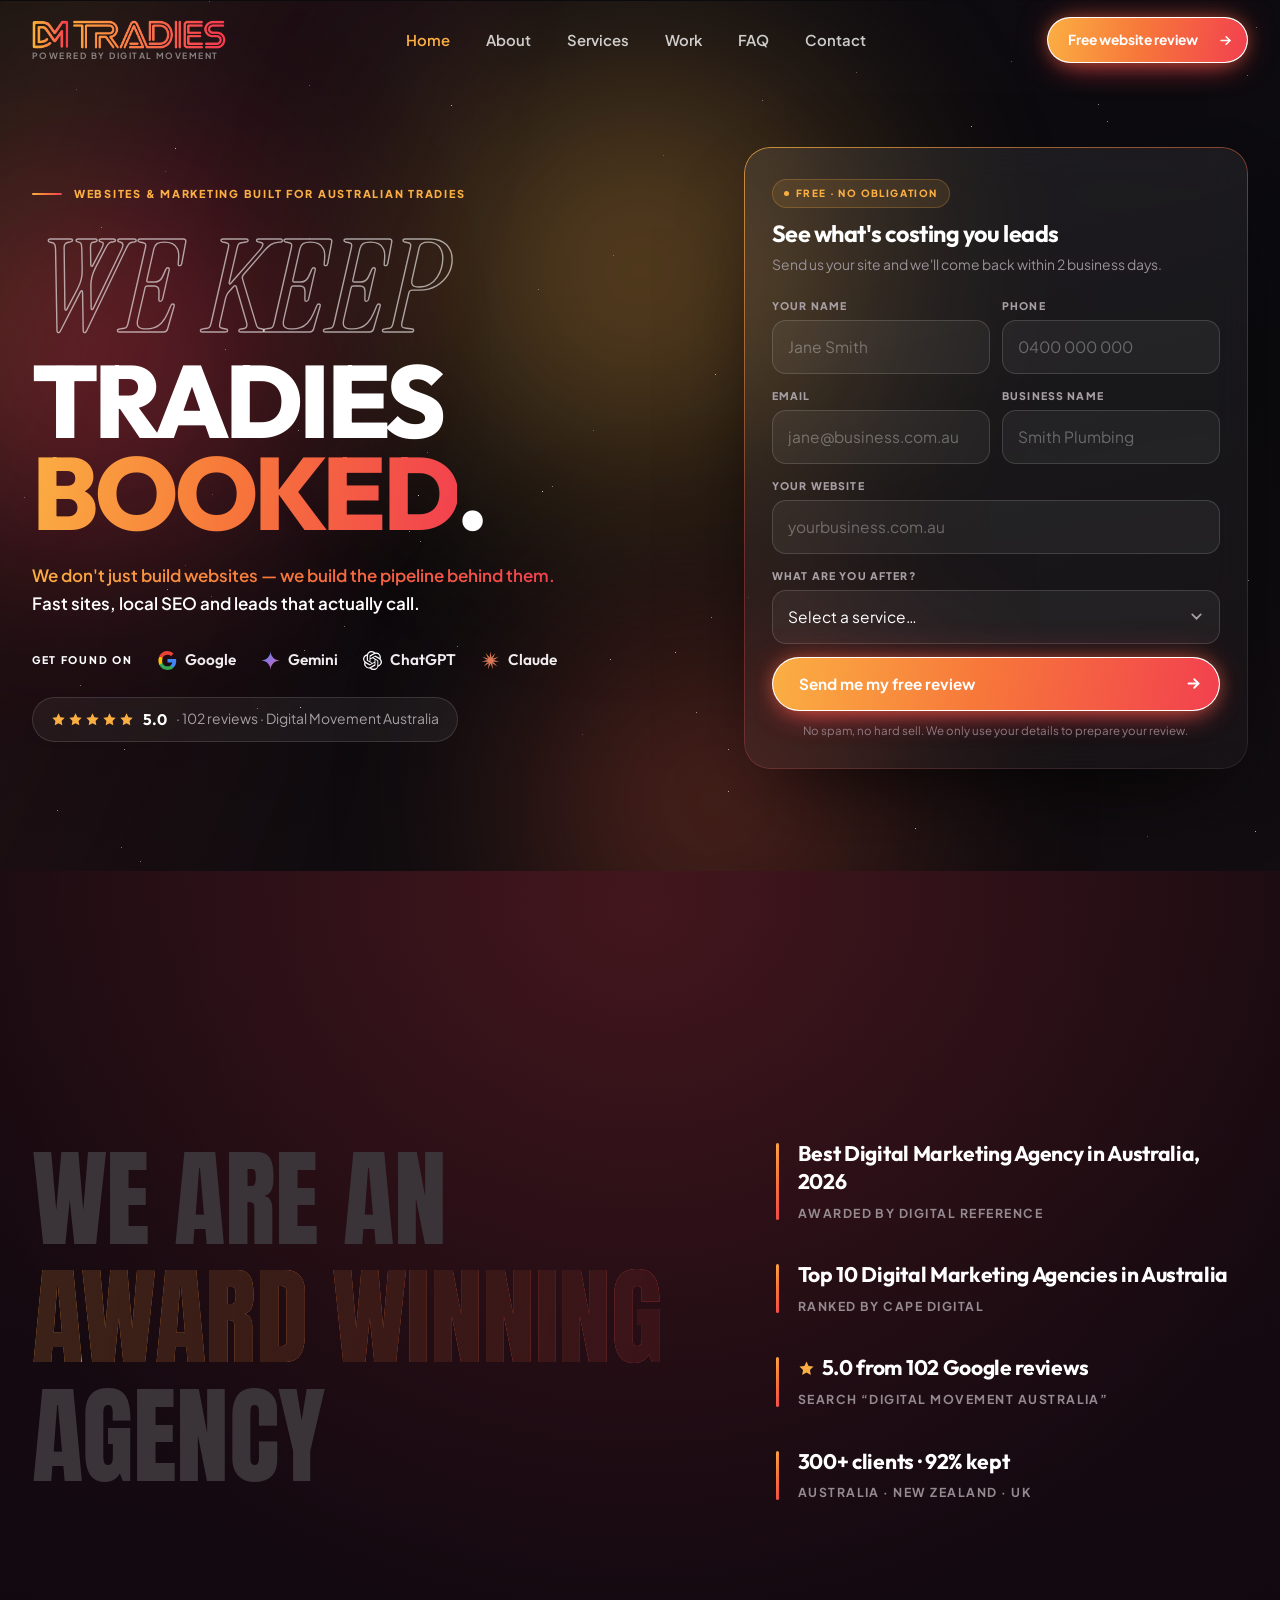
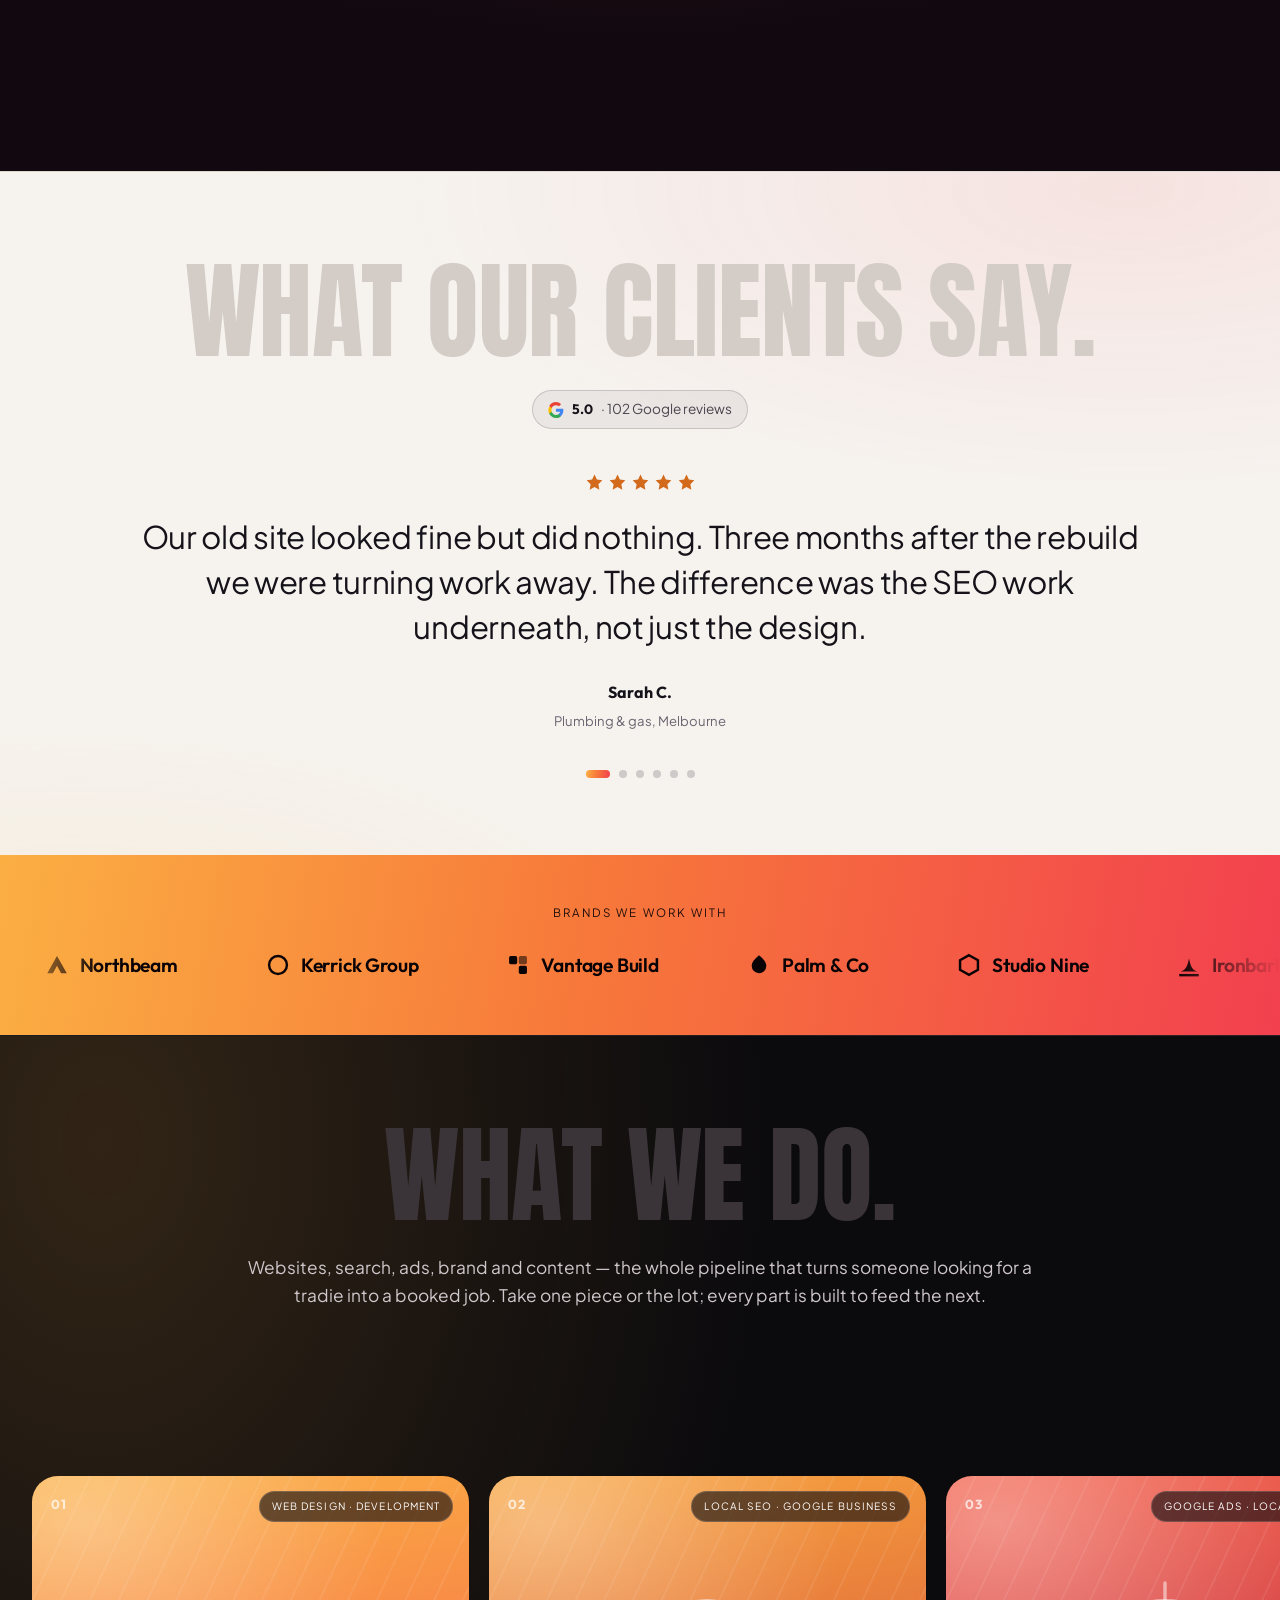
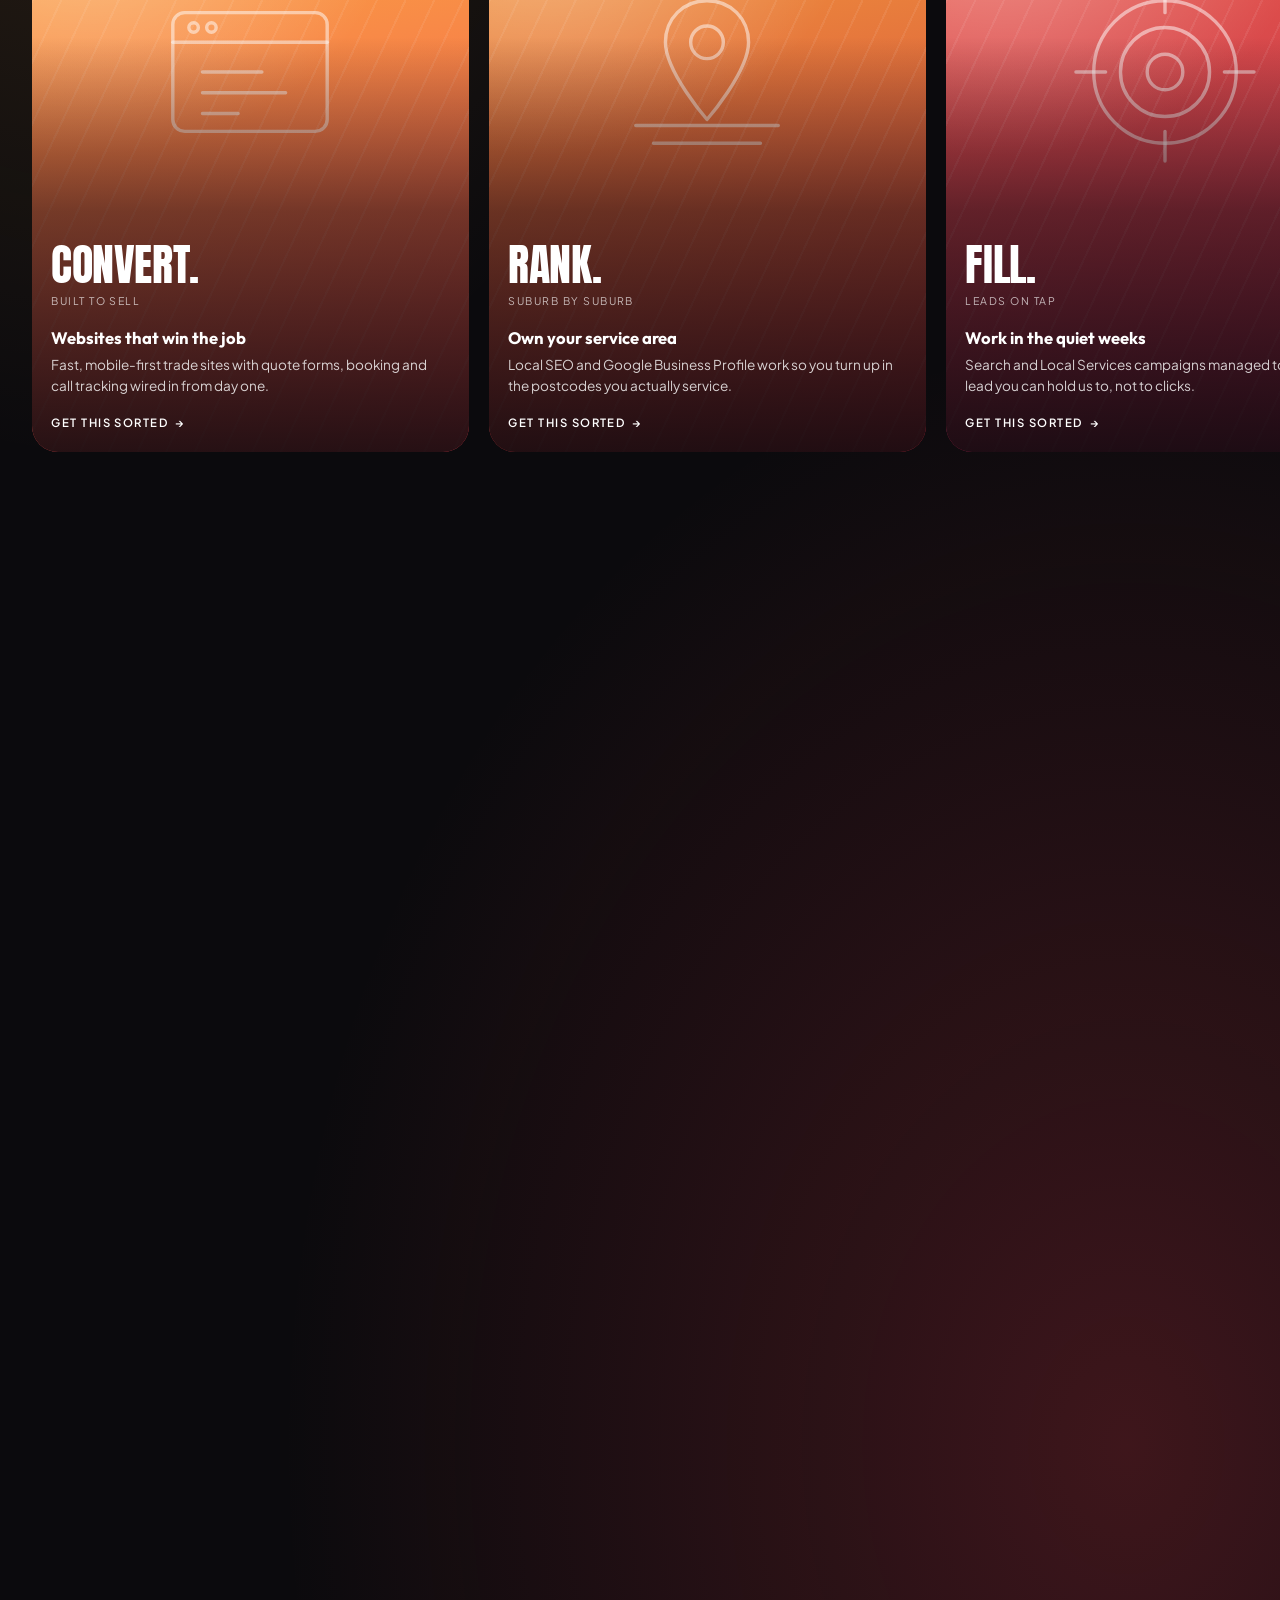
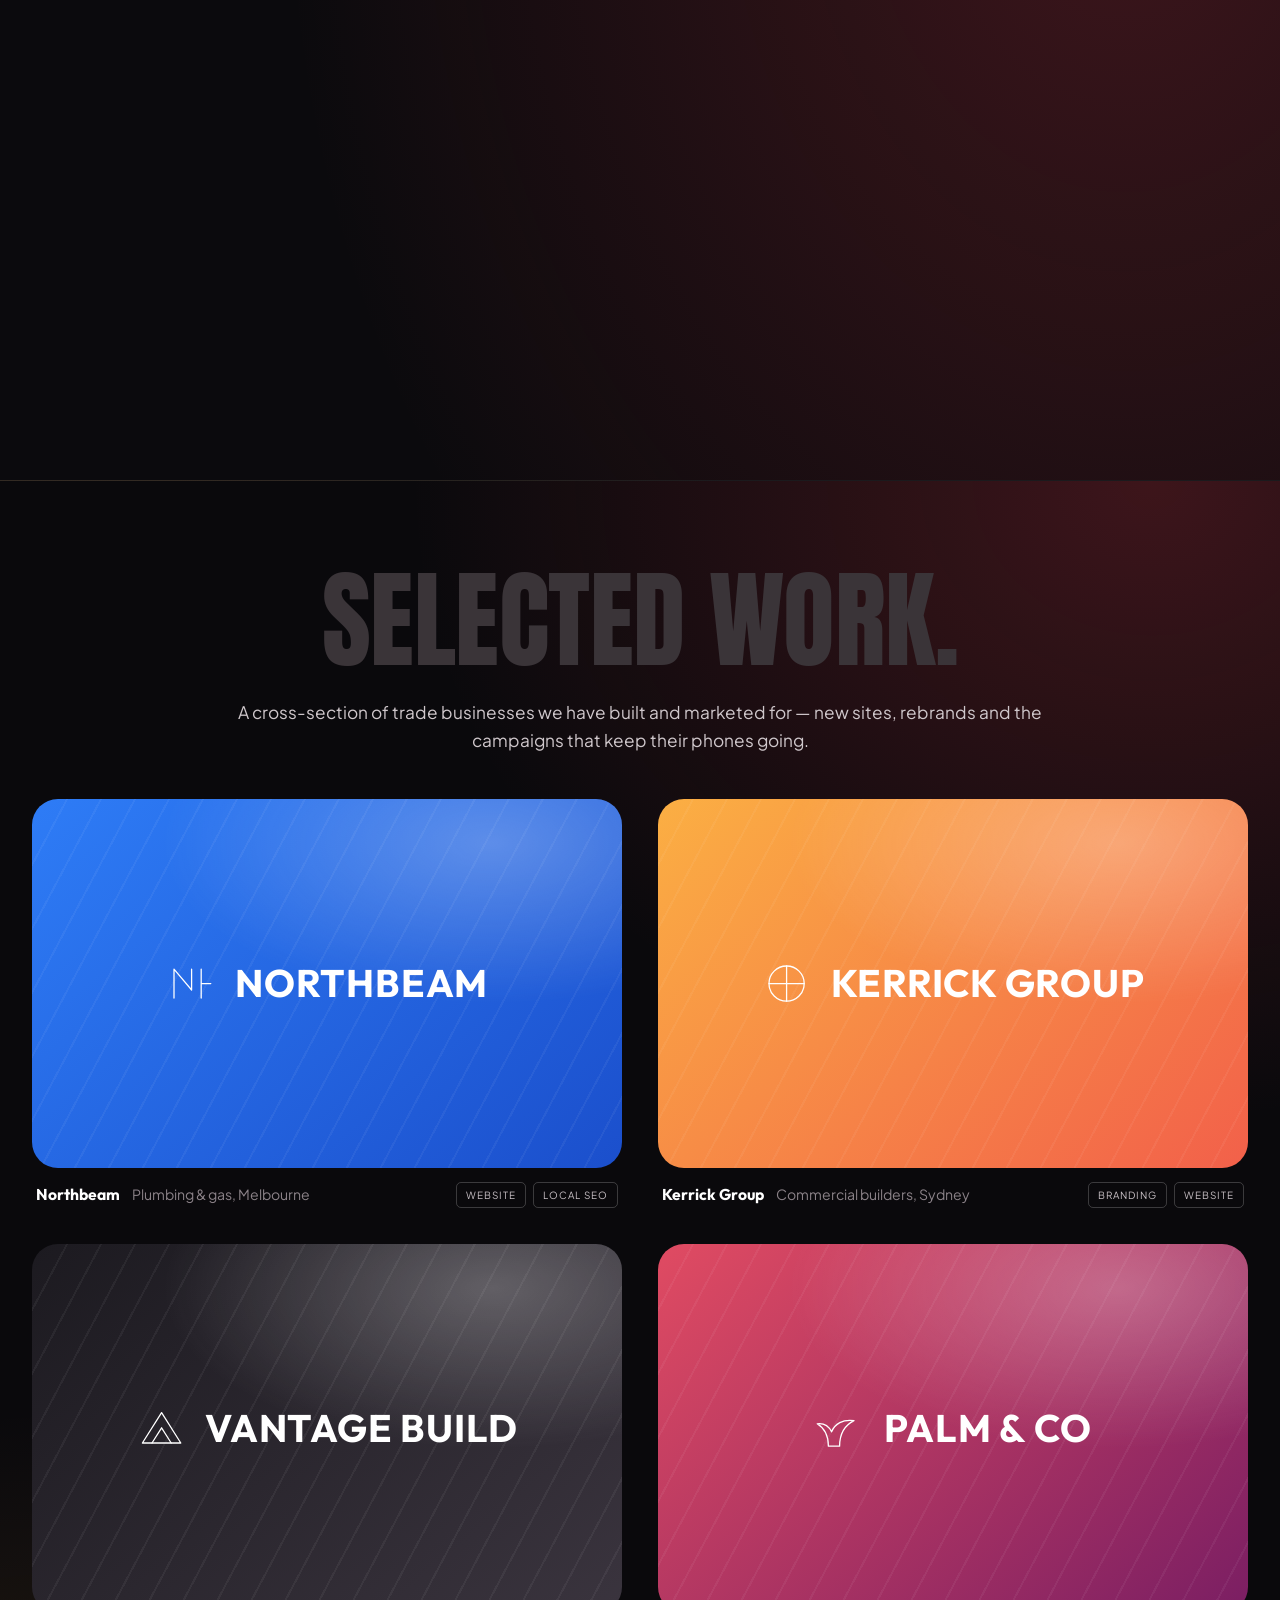
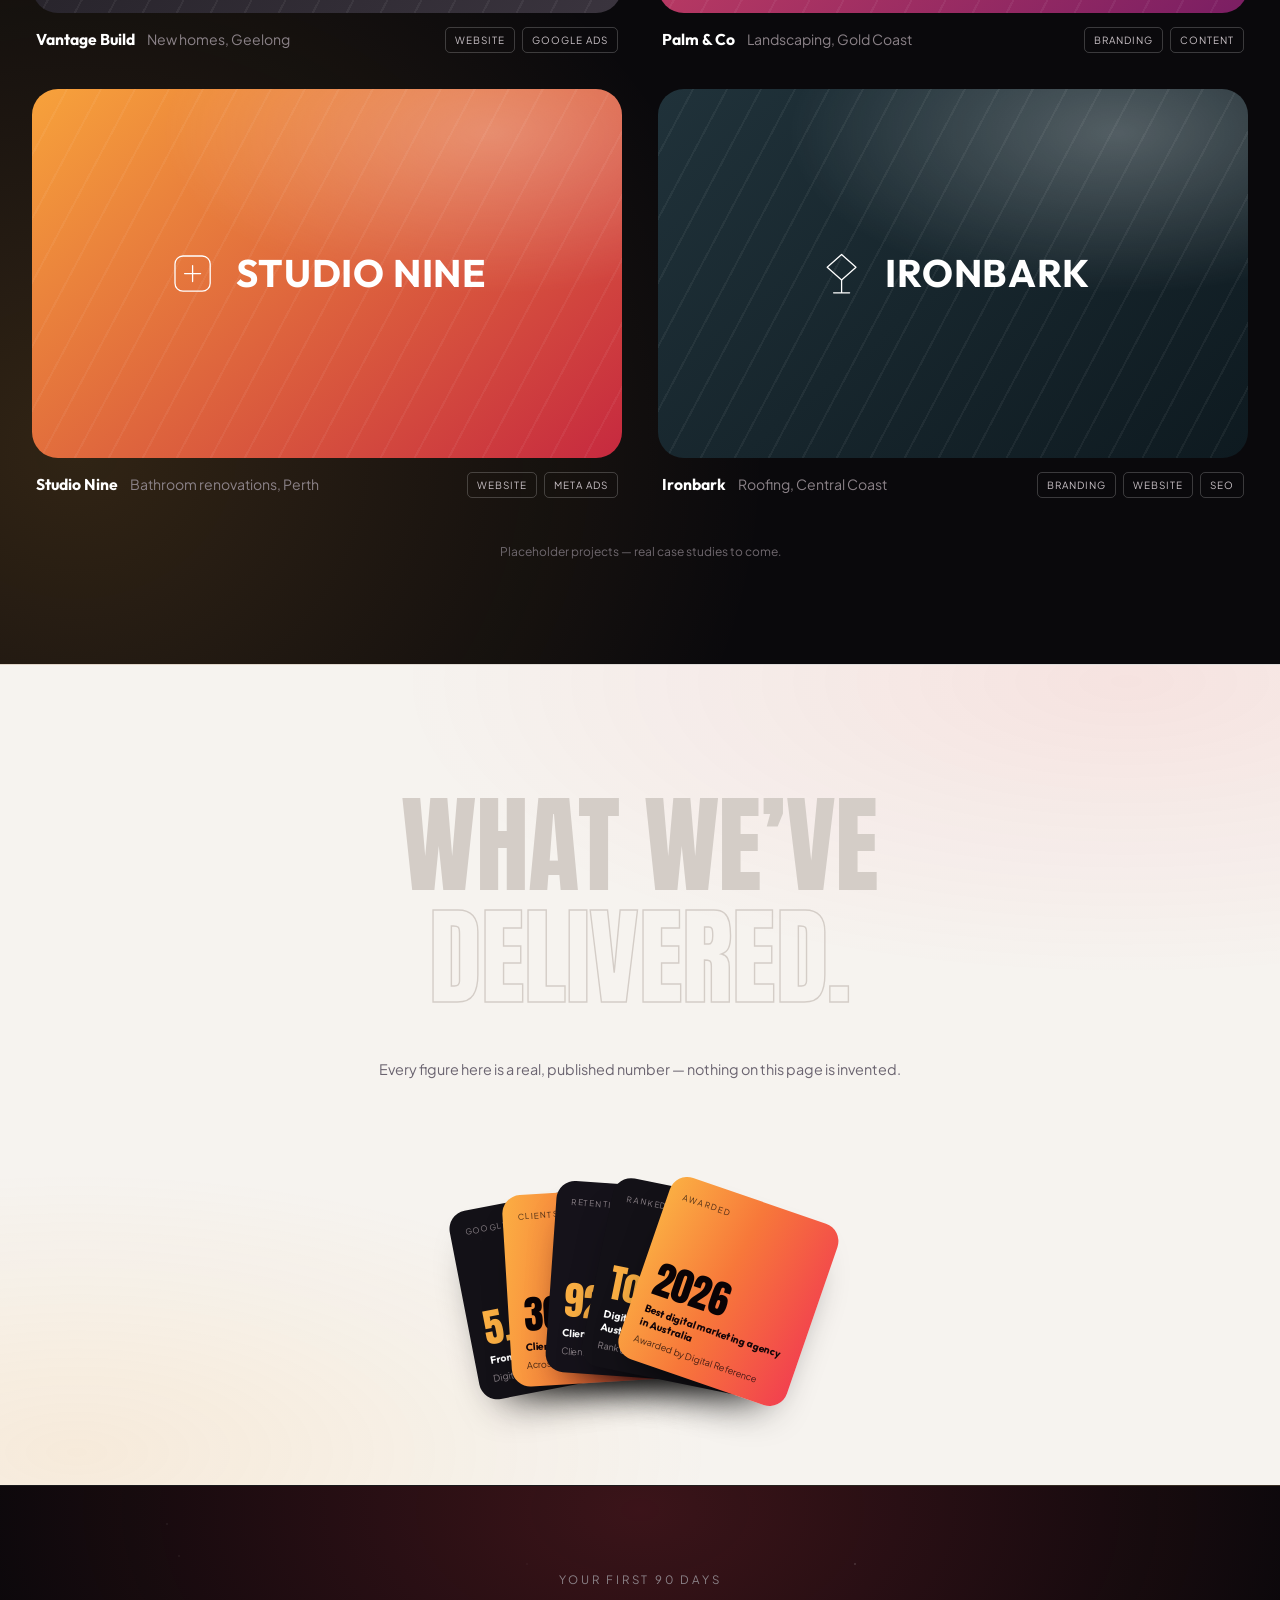
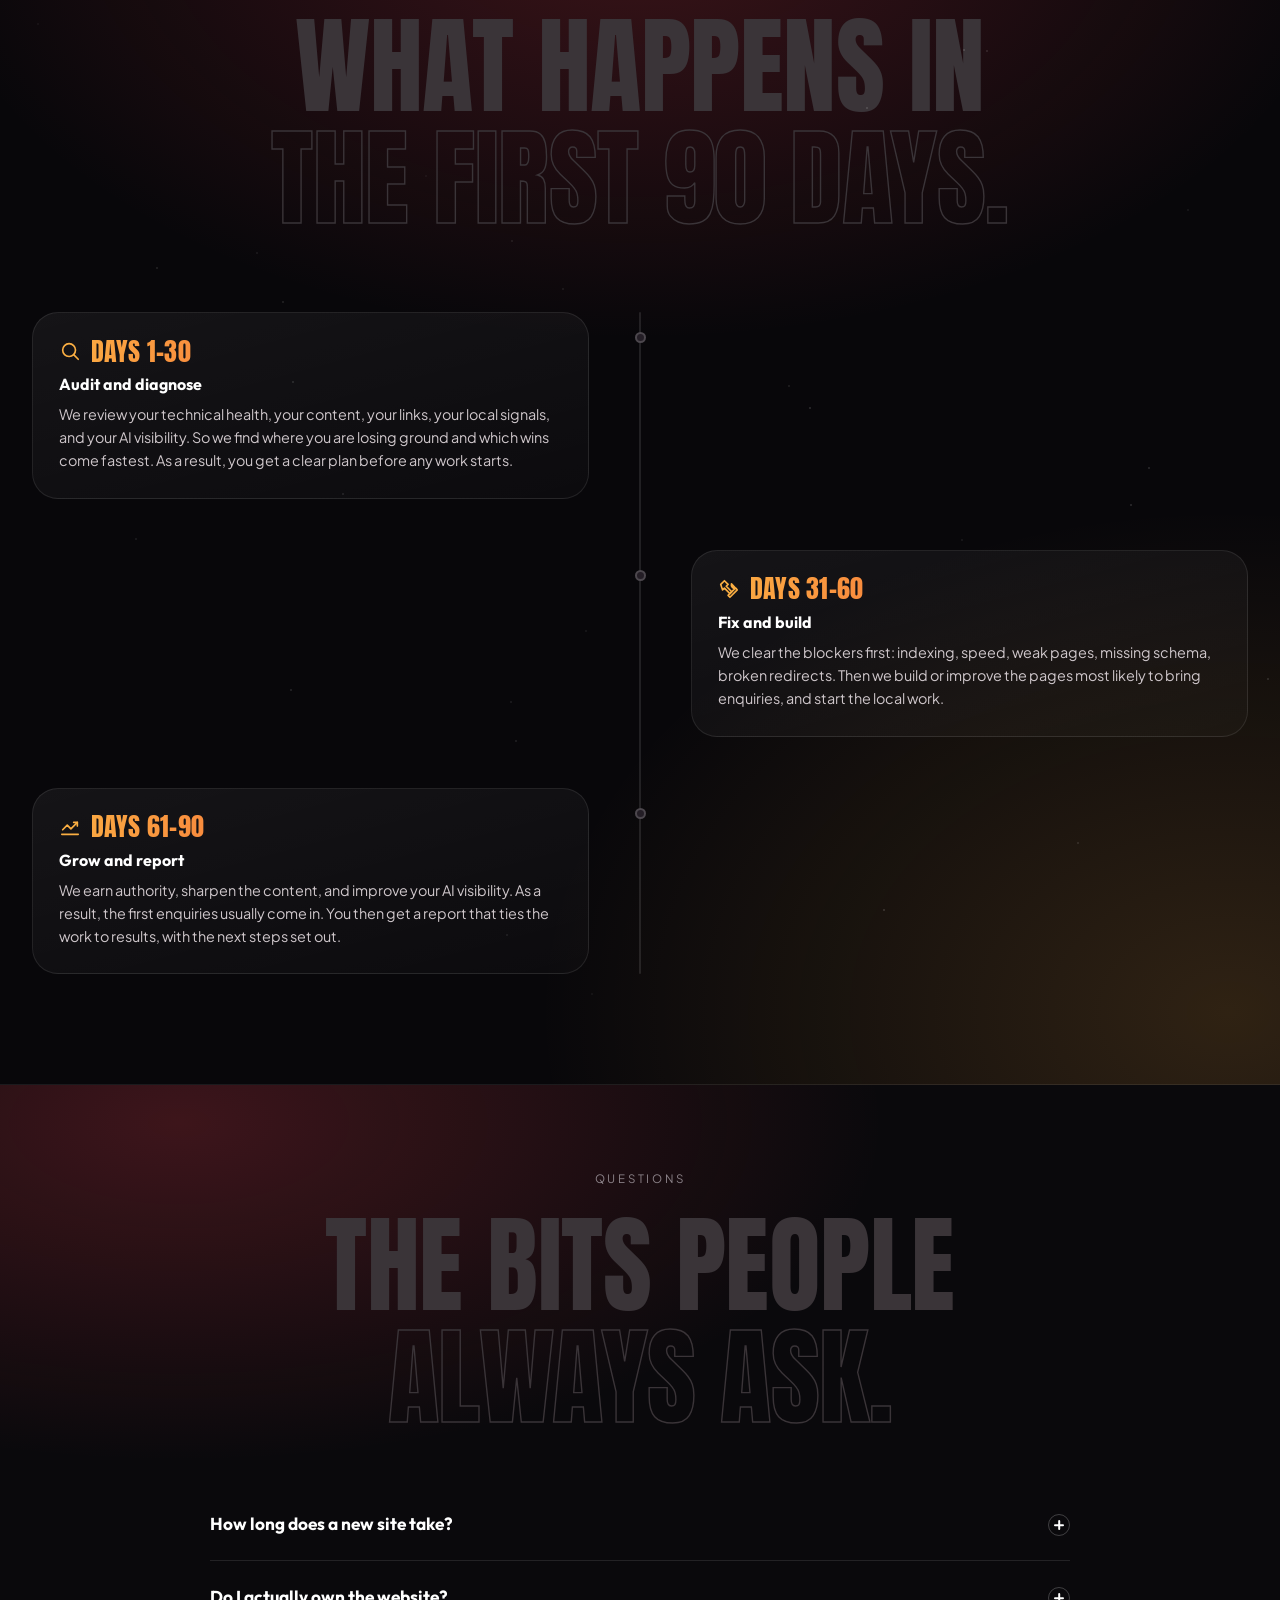
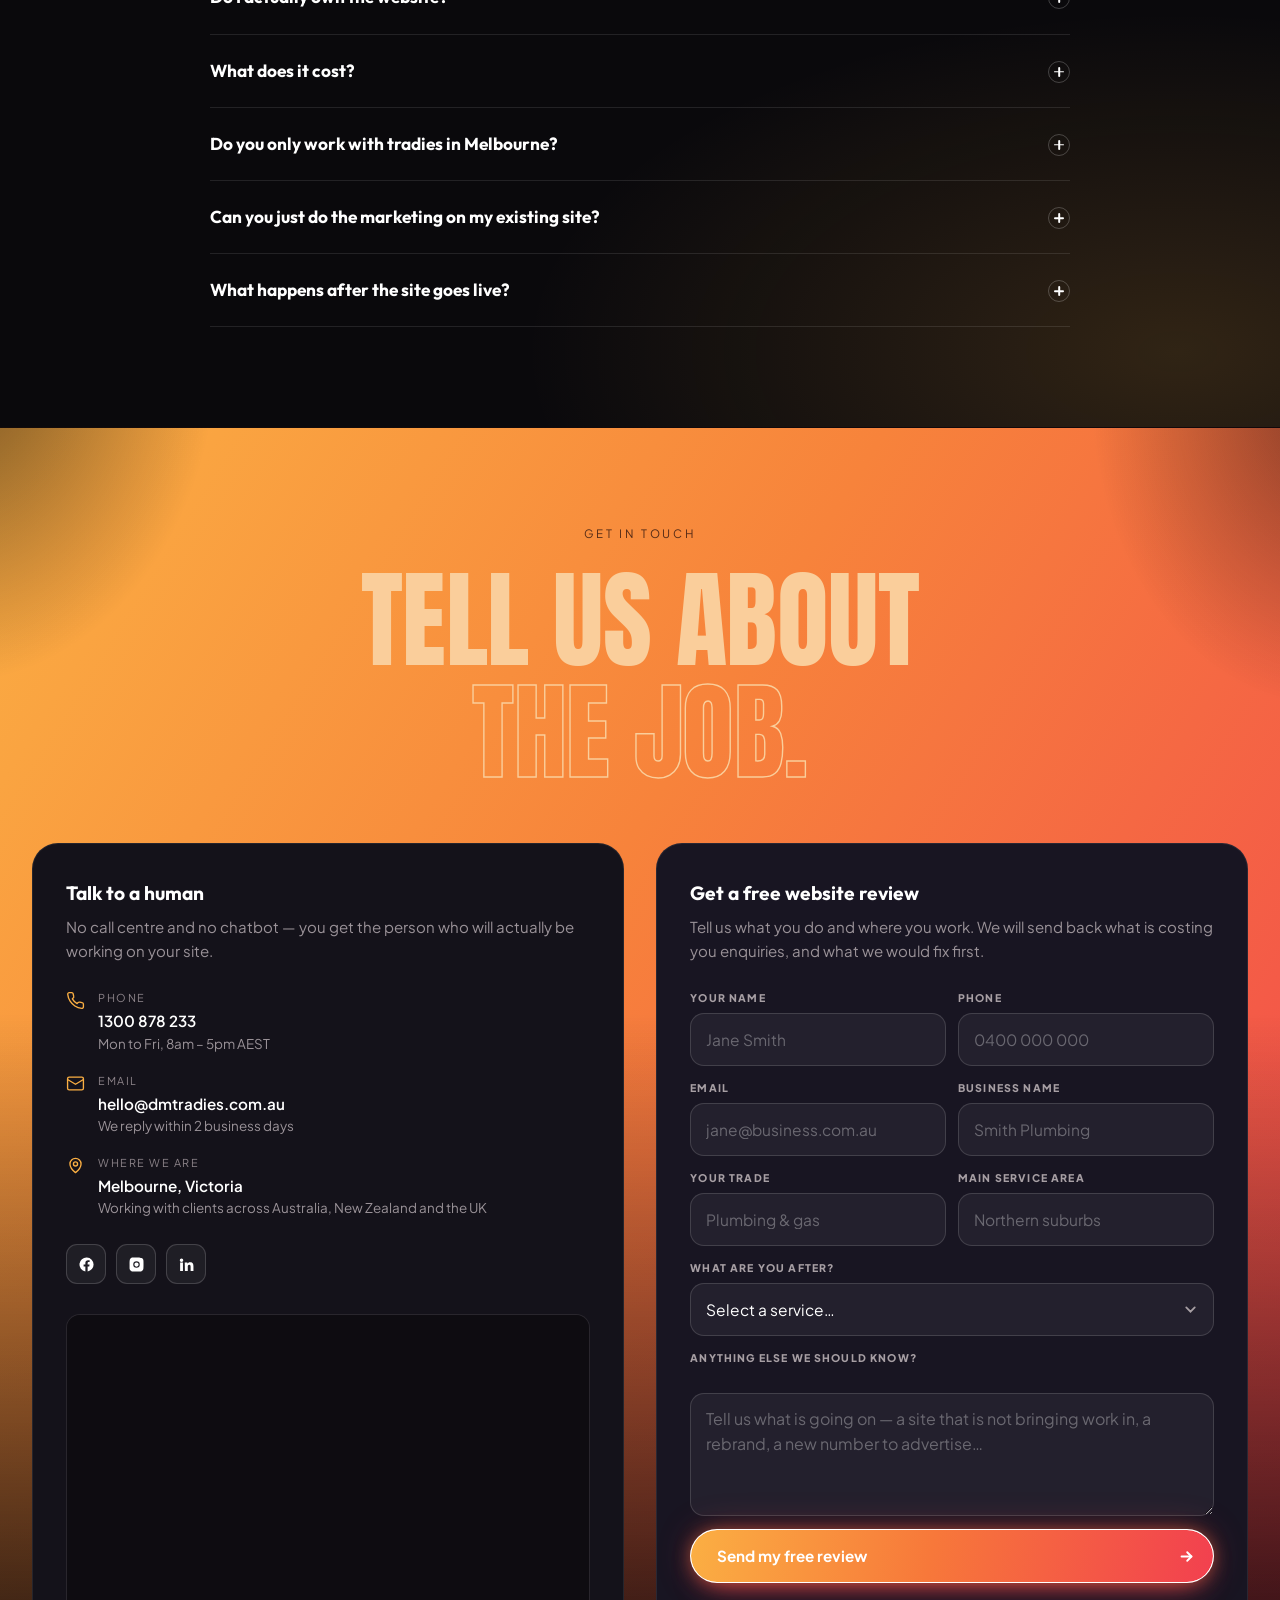
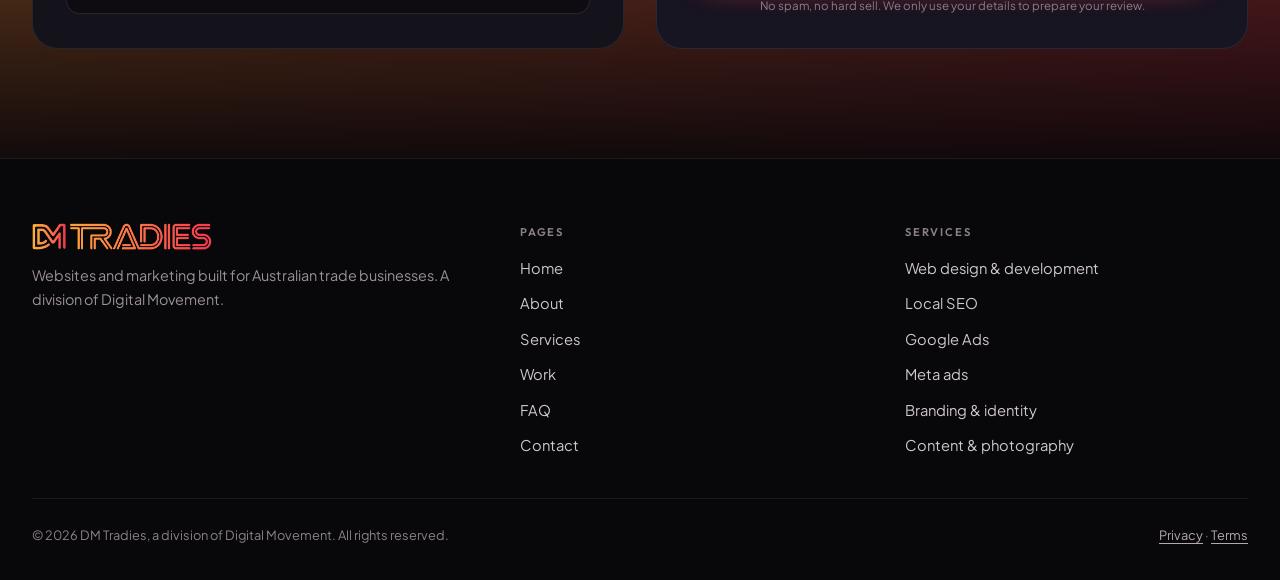
==== commit 4a77b330: "Add the inner pages and link them from the menu The site becomes six pages: home, about, services, w" ====
--- a/index.html
+++ b/index.html
@@ -9,1152 +9,7 @@
 <link rel="preconnect" href="https://fonts.googleapis.com">
 <link rel="preconnect" href="https://fonts.gstatic.com" crossorigin>
 <link href="https://fonts.googleapis.com/css2?family=Anton&family=Instrument+Serif:ital@1&family=Outfit:wght@300;400;500;600;700;800&family=Plus+Jakarta+Sans:wght@400;500;600;700&display=swap" rel="stylesheet">
-<style>
-/* ============================================================
-   DM TRADIES — 01. header + banner
-   ============================================================ */
-:root{
-  --amber:#FBAF43;
-  --orange:#F7833B;
-  --coral:#F4603F;
-  --red:#F2404F;
-  --grad:linear-gradient(100deg,#FBAF43 0%,#F7783A 46%,#F2404F 100%);
-
-  --bg:#0B0A0D;
-  --ink:#14181F;
-  --line:rgba(255,255,255,.12);
-  --dim:#9A9298;
-  --soft:#CFC7CB;
-
-  --r:14px; --r-lg:26px;
-  --wrap:1180px;
-  --pad:20px;
-  --nav-h:66px;
-}
-*,*::before,*::after{box-sizing:border-box}
-html{-webkit-text-size-adjust:100%;scroll-behavior:smooth;scroll-padding-top:var(--nav-h)}
-body{
-  margin:0;background:var(--bg);color:var(--soft);
-  font-family:'Plus Jakarta Sans',system-ui,-apple-system,'Segoe UI',Roboto,sans-serif;
-  font-size:16px;line-height:1.65;-webkit-font-smoothing:antialiased;overflow-x:hidden;
-}
-img{max-width:100%;display:block}
-a{color:inherit;text-decoration:none}
-button,input,select,textarea{font:inherit;color:inherit}
-.wrap{width:100%;max-width:var(--wrap);margin-inline:auto;padding-inline:var(--pad)}
-
-/* ---------- buttons ---------- */
-.btn{
-  display:inline-flex;align-items:center;justify-content:center;gap:14px;
-  border-radius:999px;font-weight:700;font-size:.95rem;line-height:1.2;
-  border:1.5px solid transparent;cursor:pointer;text-align:center;
-  transition:transform .25s ease,box-shadow .25s ease,color .35s ease,background .25s ease;
-}
-.btn--primary{
-  position:relative;isolation:isolate;overflow:hidden;
-  background:#fff;color:#fff;padding:6px 6px 6px 26px;
-  /* the rest state glows on its own and breathes gently */
-  box-shadow:
-    0 0 18px -3px rgba(247,120,58,.58),
-    0 0 38px -6px rgba(242,64,79,.44),
-    0 12px 30px -14px rgba(242,64,79,.85);
-  animation:btnGlow 4.2s ease-in-out infinite;
-}
-/* sits at a calm baseline, swells once, settles back — a slow beacon
-   rather than a constant breathe */
-@keyframes btnGlow{
-  0%,58%,100%{box-shadow:
-    0 0 13px -4px rgba(247,120,58,.42),
-    0 0 28px -9px rgba(242,64,79,.3),
-    0 12px 30px -14px rgba(242,64,79,.82)}
-  79%{box-shadow:
-    0 0 26px -1px rgba(251,175,67,.82),
-    0 0 62px -3px rgba(242,64,79,.62),
-    0 14px 34px -12px rgba(242,64,79,.92)}
-}
-.btn--primary::before{
-  content:"";position:absolute;z-index:-1;top:0;right:0;bottom:0;left:0;
-  background:var(--grad);border-radius:999px;
-  transition:left .5s cubic-bezier(.65,.05,.25,1),top .5s cubic-bezier(.65,.05,.25,1),
-             right .5s cubic-bezier(.65,.05,.25,1),bottom .5s cubic-bezier(.65,.05,.25,1);
-}
-.btn--primary:hover,.btn--primary:focus-visible{
-  color:var(--red);transform:translateY(-2px);animation:none;
-  box-shadow:
-    0 0 26px -2px rgba(251,175,67,.75),
-    0 0 56px -4px rgba(242,64,79,.6),
-    0 18px 38px -14px rgba(242,64,79,.95);
-}
-.btn--primary:hover::before,.btn--primary:focus-visible::before{
-  left:calc(100% - 46px);top:6px;right:6px;bottom:6px;
-}
-.btn-arrow{width:40px;height:40px;border-radius:50%;flex:none;display:grid;place-items:center;color:#fff}
-.btn-arrow svg{width:17px;height:17px;transition:transform .4s cubic-bezier(.65,.05,.25,1)}
-.btn--primary:hover .btn-arrow svg{transform:translateX(2px)}
-.btn--block{width:100%;justify-content:space-between}
-.btn--sm{padding:5px 5px 5px 20px;font-size:.86rem;gap:10px}
-.btn--sm .btn-arrow{width:34px;height:34px}
-.btn--sm .btn-arrow svg{width:15px;height:15px}
-.btn--sm:hover::before,.btn--sm:focus-visible::before{left:calc(100% - 39px);top:5px;right:5px;bottom:5px}
-
-
-/* ============================================================
-   HEADER
-   ============================================================ */
-header.site{
-  position:sticky;top:0;z-index:80;background:transparent;
-  transition:background .35s ease,border-color .3s ease,box-shadow .3s ease;
-  border-bottom:1px solid transparent;
-}
-header.site.stuck{
-  background:rgba(11,10,13,.82);
-  backdrop-filter:saturate(160%) blur(14px);-webkit-backdrop-filter:saturate(160%) blur(14px);
-  border-bottom-color:rgba(255,255,255,.08);
-}
-.nav{display:flex;align-items:center;justify-content:space-between;gap:16px;height:var(--nav-h)}
-.brand{display:flex;flex-direction:column;align-items:flex-start;gap:3px;line-height:1}
-.brand-logo{display:block;height:26px}
-/* the wordmark lives in one rule so the header and the footer share it */
-.logo-mark{background:url([data-uri]) no-repeat left center;background-size:contain;aspect-ratio:655/98}
-.brand-by{
-  font-size:.54rem;font-weight:700;letter-spacing:.17em;text-transform:uppercase;
-  color:rgba(255,255,255,.45);white-space:nowrap
-}
-.nav-links{display:none}
-.nav-cta{display:none}
-.nav-right{display:flex;align-items:center;gap:10px}
-.call-mini{
-  display:inline-flex;align-items:center;justify-content:center;width:42px;height:42px;border-radius:12px;
-  background:var(--grad);color:#fff;box-shadow:0 10px 22px -12px rgba(242,64,79,.85)
-}
-.call-mini svg{width:18px;height:18px}
-/* flex, not grid: auto grid rows stretch to the button height, which pushed the
-   bars 15px apart and left the close-X unable to meet in the middle */
-.burger{
-  width:42px;height:42px;border-radius:12px;border:1px solid rgba(255,255,255,.18);
-  background:rgba(255,255,255,.06);cursor:pointer;padding:0;
-  display:flex;flex-direction:column;align-items:center;justify-content:center;gap:5px;
-  transition:background .25s ease,border-color .25s ease;
-}
-.burger:hover{background:rgba(255,255,255,.11);border-color:rgba(255,255,255,.32)}
-.burger:focus-visible{outline:2px solid var(--amber);outline-offset:3px}
-.burger i{
-  display:block;width:20px;height:2px;border-radius:2px;background:#fff;
-  transition:transform .32s cubic-bezier(.2,.7,.3,1),opacity .18s ease;
-}
-/* 2px bar + 5px gap = 7px pitch, so the outer bars travel exactly that far */
-.burger.open i:nth-child(1){transform:translateY(7px) rotate(45deg)}
-.burger.open i:nth-child(2){opacity:0}
-.burger.open i:nth-child(3){transform:translateY(-7px) rotate(-45deg)}
-@media (prefers-reduced-motion:reduce){.burger i{transition:none}}
-
-.drawer{
-  position:fixed;inset:0;z-index:79;background:rgba(6,5,8,.7);backdrop-filter:blur(4px);
-  opacity:0;pointer-events:none;transition:opacity .3s ease;
-}
-.drawer.open{opacity:1;pointer-events:auto}
-.drawer-panel{
-  position:absolute;top:0;right:0;width:min(88vw,340px);height:100%;
-  background:#111015;border-left:1px solid rgba(255,255,255,.1);
-  padding:86px 24px 32px;transform:translateX(100%);
-  transition:transform .36s cubic-bezier(.3,.8,.3,1);
-  display:flex;flex-direction:column;gap:2px;overflow-y:auto;
-}
-.drawer.open .drawer-panel{transform:none}
-.drawer-panel a.dl{
-  font-family:'Outfit',sans-serif;font-size:1.24rem;font-weight:600;color:#fff;
-  padding:14px 0;border-bottom:1px solid rgba(255,255,255,.09);
-  display:flex;justify-content:space-between;align-items:center;
-}
-.drawer-panel a.dl span{color:rgba(255,255,255,.35);font-size:.85rem;font-weight:400}
-.drawer-foot{margin-top:auto;padding-top:26px;display:grid;gap:10px}
-.drawer-foot .fine{font-size:.78rem;color:var(--dim);text-align:center}
-
-/* ============================================================
-   BANNER
-   ============================================================ */
-.hero{
-  position:relative;overflow:hidden;isolation:isolate;
-  margin-top:calc(-1 * var(--nav-h));
-  padding-top:calc(var(--nav-h) + 42px);
-  padding-bottom:clamp(52px,9vw,86px);
-  background:linear-gradient(170deg,#0E0C11 0%,#0B0A0D 55%,#120D10 100%);
-}
-.hero .wrap{position:relative;z-index:2}
-
-/* drifting brand aurora */
-.aurora{position:absolute;inset:0;z-index:0;pointer-events:none;overflow:hidden}
-.aurora span{position:absolute;display:block;border-radius:50%;filter:blur(90px);will-change:transform}
-.aurora .a1{
-  top:-8%;left:50%;margin-left:calc(min(58vw,680px) * -.5);
-  width:min(58vw,680px);aspect-ratio:1;opacity:.42;
-  background:radial-gradient(circle,#FBAF43 0%,rgba(251,175,67,0) 68%);
-  animation:drift1 26s ease-in-out infinite alternate;
-}
-.aurora .a2{
-  top:6%;left:-16%;width:min(54vw,600px);aspect-ratio:1;opacity:.46;
-  background:radial-gradient(circle,#F2404F 0%,rgba(242,64,79,0) 68%);
-  animation:drift2 32s ease-in-out infinite alternate;
-}
-.aurora .a3{
-  bottom:-24%;left:34%;width:min(52vw,560px);aspect-ratio:1;opacity:.36;
-  background:radial-gradient(circle,#F4603F 0%,rgba(244,96,63,0) 70%);
-  animation:drift3 29s ease-in-out infinite alternate;
-}
-@keyframes drift1{from{transform:translate3d(-4%,0,0) scale(1)}to{transform:translate3d(4%,8%,0) scale(1.14)}}
-@keyframes drift2{from{transform:translate3d(0,0,0) scale(1.1)}to{transform:translate3d(13%,-7%,0) scale(.9)}}
-@keyframes drift3{from{transform:translate3d(0,0,0) scale(1)}to{transform:translate3d(-15%,-8%,0) scale(1.22)}}
-
-/* a slow band of colour sweeping across the top */
-.sweep{
-  position:absolute;top:-30%;left:-40%;width:70%;height:170%;z-index:0;pointer-events:none;
-  background:linear-gradient(100deg,rgba(255,255,255,0) 0%,rgba(251,175,67,.09) 45%,rgba(242,64,79,.07) 60%,rgba(255,255,255,0) 100%);
-  transform:rotate(14deg);filter:blur(30px);
-  animation:sweep 17s ease-in-out infinite;
-}
-@keyframes sweep{0%{transform:translateX(0) rotate(14deg);opacity:0}
-  12%{opacity:1}70%{opacity:1}
-  100%{transform:translateX(230%) rotate(14deg);opacity:0}}
-
-/* shooting stars */
-.shoot{
-  position:absolute;z-index:1;width:3px;height:3px;border-radius:999px;background:#fff;
-  box-shadow:0 0 9px 2px rgba(255,255,255,.65);opacity:0;pointer-events:none;
-}
-.shoot::before{
-  content:"";position:absolute;top:50%;right:2px;width:150px;height:2px;border-radius:999px;
-  transform:translateY(-50%);
-  background:linear-gradient(270deg,rgba(255,255,255,.9),rgba(255,255,255,0));
-}
-.shoot.s1{top:6%;left:74%;animation:shootFly 9s ease-in 2.5s infinite}
-.shoot.s2{top:-2%;left:96%;animation:shootFly 11s ease-in 6.5s infinite}
-.shoot.s3{top:22%;left:62%;animation:shootFly 13s ease-in 10s infinite}
-.shoot.s2::before{width:210px}
-.shoot.s3::before{width:110px;background:linear-gradient(270deg,rgba(251,175,67,.9),rgba(251,175,67,0))}
-.shoot.s3{background:#FBAF43;box-shadow:0 0 9px 2px rgba(251,175,67,.6)}
-@keyframes shootFly{
-  0%{opacity:0;transform:rotate(202deg) translateX(0)}
-  3%{opacity:1}
-  26%{opacity:1}
-  34%{opacity:0}
-  100%{opacity:0;transform:rotate(202deg) translateX(1500px)}
-}
-
-@media (prefers-reduced-motion:reduce){
-  .btn--primary{animation:none}
-  .aurora .a1,.aurora .a2,.aurora .a3,.sweep,.shoot{animation:none}
-  .shoot,.sweep{display:none}
-}
-
-/* starfield */
-.stars,.stars2{position:absolute;top:0;left:0;width:1px;height:1px;border-radius:50%;z-index:0;pointer-events:none}
-.stars{box-shadow:663px 154px rgba(255,255,255,.3),1333px 49px rgba(255,255,255,.55),1681px 548px rgba(255,255,255,.55),748px 596px rgba(255,255,255,.55),1863px 519px rgba(255,255,255,.4),76px 88px rgba(255,255,255,.3),856px 71px rgba(255,255,255,.4),185px 564px rgba(255,255,255,.3),121px 846px rgba(255,255,255,.55),457px 645px rgba(255,255,255,.55),1181px 599px rgba(255,255,255,.3),101px 226px rgba(255,255,255,.55),1140px 879px rgba(255,255,255,.4),593px 429px rgba(255,255,255,.4),1107px 120px rgba(255,255,255,.7),1147px 835px rgba(255,255,255,.4),211px 595px rgba(255,255,255,.4),762px 99px rgba(255,255,255,.55),1155px 61px rgba(255,255,255,.4),1016px 696px rgba(255,255,255,.3),1591px 321px rgba(255,255,255,.3),1199px 464px rgba(255,255,255,.7),613px 254px rgba(255,255,255,.4),1431px 798px rgba(255,255,255,.4),167px 588px rgba(255,255,255,.7),1075px 506px rgba(255,255,255,.7),1493px 459px rgba(255,255,255,.7),1247px 74px rgba(255,255,255,.55),1048px 428px rgba(255,255,255,.4),1550px 350px rgba(255,255,255,.4),1911px 500px rgba(255,255,255,.3),80px 684px rgba(255,255,255,.55),1565px 571px rgba(255,255,255,.7),696px 711px rgba(255,255,255,.7),1217px 508px rgba(255,255,255,.3),140px 860px rgba(255,255,255,.55),552px 485px rgba(255,255,255,.55),124px 748px rgba(255,255,255,.7),1325px 591px rgba(255,255,255,.3),582px 733px rgba(255,255,255,.3),1816px 684px rgba(255,255,255,.7),46px 472px rgba(255,255,255,.7),344px 625px rgba(255,255,255,.55),1011px 60px rgba(255,255,255,.4),1573px 294px rgba(255,255,255,.4),1512px 253px rgba(255,255,255,.3),800px 892px rgba(255,255,255,.3),165px 170px rgba(255,255,255,.3),822px 562px rgba(255,255,255,.7),1809px 140px rgba(255,255,255,.3),1769px 563px rgba(255,255,255,.7),1446px 425px rgba(255,255,255,.7),1398px 389px rgba(255,255,255,.4),309px 84px rgba(255,255,255,.4),309px 237px rgba(255,255,255,.4),24px 496px rgba(255,255,255,.4),538px 288px rgba(255,255,255,.55),298px 429px rgba(255,255,255,.7),1248px 579px rgba(255,255,255,.7),257px 707px rgba(255,255,255,.55),935px 891px rgba(255,255,255,.3),815px 408px rgba(255,255,255,.3),212px 493px rgba(255,255,255,.3),127px 195px rgba(255,255,255,.55),427px 451px rgba(255,255,255,.4),225px 348px rgba(255,255,255,.55),209px 0px rgba(255,255,255,.4),1098px 103px rgba(255,255,255,.7),1256px 26px rgba(255,255,255,.55),1790px 212px rgba(255,255,255,.3)}
-.stars2{box-shadow:304px 649px rgba(255,255,255,.65),711px 616px rgba(255,255,255,.65),971px 125px rgba(255,255,255,.85),1738px 499px rgba(255,255,255,.65),983px 495px rgba(255,255,255,.65),175px 147px rgba(255,255,255,.85),1535px 350px rgba(255,255,255,1),542px 490px rgba(255,255,255,1),330px 528px rgba(255,255,255,.85),420px 540px rgba(255,255,255,.65),300px 706px rgba(255,255,255,1),1872px 27px rgba(255,255,255,1),610px 658px rgba(255,255,255,.85),1425px 865px rgba(255,255,255,.65),1061px 375px rgba(255,255,255,.85),728px 790px rgba(255,255,255,.85),1090px 554px rgba(255,255,255,1),675px 651px rgba(255,255,255,.85),1255px 830px rgba(255,255,255,.85),1650px 245px rgba(255,255,255,.65),1515px 822px rgba(255,255,255,.85),409px 530px rgba(255,255,255,.65),728px 748px rgba(255,255,255,.85),57px 809px rgba(255,255,255,.65),967px 265px rgba(255,255,255,.85),1418px 619px rgba(255,255,255,.65),915px 827px rgba(255,255,255,1),715px 373px rgba(255,255,255,.85),451px 104px rgba(255,255,255,.85),962px 201px rgba(255,255,255,.65),418px 494px rgba(255,255,255,1),1843px 624px rgba(255,255,255,.85),981px 668px rgba(255,255,255,.65),1637px 658px rgba(255,255,255,.85);animation:twinkle 4.5s ease-in-out infinite alternate}
-@keyframes twinkle{from{opacity:.35}to{opacity:1}}
-@media (prefers-reduced-motion:reduce){.stars2{animation:none}}
-
-.hero-inner{display:grid;gap:clamp(34px,5vw,60px);align-items:center}
-
-.eyebrow{
-  display:flex;align-items:center;gap:12px;margin-bottom:22px;
-  font-size:.68rem;font-weight:800;letter-spacing:.16em;text-transform:uppercase;color:var(--amber);
-}
-.eyebrow::before{content:"";width:30px;height:2px;background:var(--grad);flex:none;border-radius:2px}
-
-.hero h1{margin:0 0 22px;line-height:.94;letter-spacing:-.03em}
-.h-outline{
-  display:block;font-family:'Instrument Serif',Georgia,serif;font-style:italic;font-weight:400;
-  font-size:clamp(3.2rem,14vw,8rem);letter-spacing:.012em;line-height:.98;text-transform:uppercase;
-  color:transparent;-webkit-text-stroke:1.4px rgba(255,255,255,.6);
-  padding-left:.04em;margin-bottom:.04em;
-}
-.h-solid{
-  display:block;font-family:'Outfit',sans-serif;font-weight:800;color:#fff;
-  font-size:clamp(2.6rem,11vw,6.4rem);letter-spacing:-.038em;line-height:.9;text-transform:uppercase;
-}
-.h-solid em{
-  font-style:normal;background:var(--grad);
-  -webkit-background-clip:text;background-clip:text;color:transparent;
-}
-.hero-sub{
-  font-size:clamp(.98rem,2.6vw,1.06rem);color:var(--dim);max-width:44ch;margin:0 0 30px;
-}
-.hero-sub b{color:#fff;font-weight:600}
-.hs-lead{
-  background:var(--grad);-webkit-background-clip:text;background-clip:text;color:transparent;
-  font-weight:600;
-}
-/* ---------- "get found on" strip ---------- */
-.found-on{
-  display:flex;flex-wrap:wrap;align-items:center;gap:12px 22px;
-  margin:0;padding-bottom:4px;align-self:flex-start;
-}
-.fo-label{
-  font-size:.66rem;font-weight:800;letter-spacing:.16em;text-transform:uppercase;
-  color:#fff;white-space:nowrap;
-}
-.fo-list{display:flex;flex-wrap:wrap;align-items:center;gap:12px 22px;list-style:none;margin:0;padding:0}
-.fo-list li{
-  display:inline-flex;align-items:center;gap:8px;
-  font-family:'Outfit',sans-serif;font-weight:600;font-size:.96rem;color:#F0EBEE;
-  letter-spacing:-.01em;white-space:nowrap;
-}
-.fo-list svg{width:19px;height:19px;flex:none}
-@media (min-width:900px){
-  .found-on{gap:14px 26px}
-  .fo-list{gap:14px 26px}
-}
-.rating-pill{
-  display:inline-flex;align-items:center;flex-wrap:wrap;gap:5px 9px;margin-top:20px;
-  align-self:flex-start;
-  background:rgba(255,255,255,.05);border:1px solid rgba(255,255,255,.13);
-  border-radius:999px;padding:9px 18px;
-  transition:background .25s ease,border-color .25s ease,transform .25s ease;
-}
-.rating-pill:hover{
-  background:rgba(255,255,255,.09);border-color:rgba(251,175,67,.5);transform:translateY(-1px)
-}
-.stars-rating{display:inline-flex;gap:2px}
-.stars-rating svg{width:15px;height:15px;color:var(--amber)}
-.rating-pill b{font-family:'Outfit',sans-serif;font-weight:700;color:#fff;font-size:.96rem}
-.rp-meta{font-size:.87rem;color:#A79FA4}
-
-
-
-/* ---------- the form ---------- */
-.hero-form{
-  position:relative;border-radius:var(--r-lg);padding:26px 22px;
-  background:linear-gradient(165deg,rgba(255,255,255,.075) 0%,rgba(255,255,255,.03) 100%);
-  backdrop-filter:blur(18px);-webkit-backdrop-filter:blur(18px);
-  box-shadow:0 40px 90px -40px rgba(0,0,0,.9);
-}
-/* gradient hairline border */
-.hero-form::before{
-  content:"";position:absolute;inset:0;border-radius:inherit;padding:1px;
-  background:linear-gradient(150deg,rgba(251,175,67,.75),rgba(242,64,79,.35) 45%,rgba(255,255,255,.08) 100%);
-  -webkit-mask:linear-gradient(#000 0 0) content-box,linear-gradient(#000 0 0);
-  -webkit-mask-composite:xor;mask:linear-gradient(#000 0 0) content-box,linear-gradient(#000 0 0);
-  mask-composite:exclude;pointer-events:none;
-}
-.hf-head{margin-bottom:20px}
-.hf-tag{
-  display:inline-flex;align-items:center;gap:7px;margin-bottom:12px;
-  font-size:.62rem;font-weight:800;letter-spacing:.14em;text-transform:uppercase;color:var(--amber);
-  background:rgba(251,175,67,.1);border:1px solid rgba(251,175,67,.24);
-  padding:5px 11px;border-radius:999px;
-}
-.hf-tag i{width:5px;height:5px;border-radius:50%;background:var(--amber);flex:none}
-.hf-head h2{
-  font-family:'Outfit',sans-serif;font-size:clamp(1.24rem,3.6vw,1.46rem);font-weight:700;
-  color:#fff;margin:0 0 6px;letter-spacing:-.02em;line-height:1.2;
-}
-.hf-head p{font-size:.87rem;color:var(--dim);margin:0}
-
-.field{display:grid;gap:6px;margin-bottom:13px}
-.field label{
-  font-size:.66rem;font-weight:800;letter-spacing:.11em;text-transform:uppercase;color:#A79FA4;
-}
-.field input,.field select,.field textarea{
-  width:100%;padding:13px 15px;border-radius:var(--r);appearance:none;
-  background:rgba(255,255,255,.05);border:1px solid rgba(255,255,255,.14);color:#fff;
-  font-size:.97rem;transition:border-color .2s,box-shadow .2s,background .2s;
-}
-.field input::placeholder,.field textarea::placeholder{color:rgba(255,255,255,.32)}
-.field select{
-  background-image:url("data:image/svg+xml,%3Csvg xmlns='http://www.w3.org/2000/svg' viewBox='0 0 24 24' fill='none' stroke='%23A79FA4' stroke-width='2.5' stroke-linecap='round'%3E%3Cpath d='M6 9l6 6 6-6'/%3E%3C/svg%3E");
-  background-repeat:no-repeat;background-position:right 14px center;background-size:17px;padding-right:42px;
-}
-.field select option{background:#15131a;color:#fff}
-.field input:focus,.field select:focus,.field textarea:focus{
-  outline:none;border-color:var(--coral);background:rgba(255,255,255,.08);
-  box-shadow:0 0 0 4px rgba(244,96,63,.16)
-}
-.field.err input,.field.err select{border-color:var(--red);box-shadow:0 0 0 4px rgba(242,64,79,.16)}
-.field .msg{font-size:.72rem;color:#FF8B96;font-weight:600;display:none}
-.field.err .msg{display:block}
-.grid-2{display:grid;gap:0}
-.form-fine{font-size:.72rem;color:#8B8288;text-align:center;margin:11px 0 0;line-height:1.5}
-.form-ok{display:none;text-align:center;padding:24px 10px}
-.form-ok .ok-ic{
-  width:52px;height:52px;border-radius:50%;background:var(--grad);
-  display:grid;place-items:center;margin:0 auto 14px;
-}
-.form-ok .ok-ic svg{width:26px;height:26px;color:#fff}
-.form-ok h3{font-family:'Outfit',sans-serif;font-size:1.1rem;color:#fff;margin:0 0 6px}
-.form-ok p{font-size:.87rem;color:var(--dim);margin:0}
-.form-ok a{color:var(--amber);font-weight:700}
-.is-sent .form-body{display:none}
-.is-sent .form-ok{display:block}
-
-
-/* ============================================================
-   STATEMENT
-   ============================================================ */
-.statement{
-  position:relative;overflow:hidden;display:grid;align-items:center;
-  background:radial-gradient(120% 90% at 50% 0%,#220E14 0%,#160A10 55%,#120910 100%);
-  padding:clamp(56px,9vw,110px) 0;
-  min-height:100vh;min-height:100svh;
-}
-.statement::before{
-  content:"";position:absolute;top:-40%;left:50%;transform:translateX(-50%);
-  width:min(140vw,1400px);height:150%;pointer-events:none;
-  background:radial-gradient(circle at 50% 30%,rgba(242,64,79,.16) 0%,rgba(242,64,79,0) 62%);
-}
-.statement .wrap{position:relative;z-index:1}
-.st-head{
-  font-family:'Anton','Arial Narrow',Impact,'Outfit',sans-serif;text-transform:uppercase;
-  /* Anton ships one weight; ask for 800 so a fallback is still heavy, and stop
-     the browser synthesising bold on top of Anton itself */
-  font-weight:800;font-synthesis-weight:none;
-  font-size:clamp(2.3rem,9.4vw,6.6rem);line-height:1.06;letter-spacing:-.005em;
-  color:#fff;margin:0;text-align:left;
-}
-/* each line rises out from behind its own mask as the section scrolls in */
-.st-head > span{display:block;overflow:hidden;padding-bottom:.06em}
-.st-head > span > i{
-  display:block;font-style:normal;transform:translateY(115%);
-  transition:transform 1s cubic-bezier(.16,1,.3,1);
-}
-.st-head.in > span > i{transform:none}
-.st-head > span:nth-child(2) > i{transition-delay:.12s}
-.st-head > span:nth-child(3) > i{transition-delay:.24s}
-/* the head is only the trigger — the lines carry the motion */
-.st-head.rv{opacity:1;transform:none;transition:none}
-
-.awards.rv{opacity:1;transform:none;transition:none}
-.awards li{
-  opacity:0;transform:translateY(20px);
-  transition:opacity .75s ease,transform .75s cubic-bezier(.16,1,.3,1);
-}
-.awards.in li{opacity:1;transform:none}
-.awards.in li:nth-child(1){transition-delay:.34s}
-.awards.in li:nth-child(2){transition-delay:.44s}
-.awards.in li:nth-child(3){transition-delay:.54s}
-.awards.in li:nth-child(4){transition-delay:.64s}
-/* the rule draws itself in alongside */
-.awards li::before{transform:scaleY(0);transform-origin:top;transition:transform .7s cubic-bezier(.16,1,.3,1)}
-.awards.in li::before{transform:scaleY(1)}
-.awards.in li:nth-child(1)::before{transition-delay:.3s}
-.awards.in li:nth-child(2)::before{transition-delay:.4s}
-.awards.in li:nth-child(3)::before{transition-delay:.5s}
-.awards.in li:nth-child(4)::before{transition-delay:.6s}
-/* the script splits each word into letters and adds .is-split; until then the
-   heading renders as plain white, so it is never dim with scripting off */
-.st-head{--fill-dim:58,52,56;--fill-lit:255,255,255}
-.st-head.lit .w{display:inline-block}
-.st-head.is-split .c{color:rgb(var(--fill-dim));transition:color .26s linear}
-/* the accent line keeps its gradient; a scrim clipped to each letter dims it
-   instead, so the sweep runs across the whole phrase, not per letter */
-.st-head.is-split i.accent .c{
-  color:transparent;-webkit-background-clip:text;background-clip:text;
-  background-image:linear-gradient(rgba(27,11,17,.86),rgba(27,11,17,.86));
-  transition:background-image .26s linear;
-}
-@media (prefers-reduced-motion:reduce){
-  .st-head.is-split .c{color:rgb(var(--fill-lit));transition:none}
-  .st-head.is-split i.accent .c{color:transparent;background-image:none}
-}
-.st-head .accent{
-  background:var(--grad);-webkit-background-clip:text;background-clip:text;color:transparent;
-}
-.st-head > span > i.accent{background:var(--grad);-webkit-background-clip:text;background-clip:text;color:transparent}
-/* two columns: the statement left, the credentials right */
-.st-grid{display:grid;gap:clamp(32px,5vw,58px)}
-.awards{list-style:none;margin:0;padding:0;display:grid;gap:clamp(24px,3.4vw,38px)}
-.awards li{position:relative;padding-left:22px}
-.awards li::before{
-  content:"";position:absolute;left:0;top:3px;bottom:3px;width:3.5px;border-radius:3px;background:var(--grad);
-}
-.aw-title{
-  font-family:'Outfit',sans-serif;font-weight:700;color:#fff;margin:0 0 7px;
-  font-size:clamp(1.06rem,2.9vw,1.32rem);line-height:1.32;letter-spacing:-.015em;
-  display:flex;align-items:baseline;gap:7px;flex-wrap:wrap;
-}
-.aw-title svg{width:17px;height:17px;color:var(--amber);flex:none;align-self:center}
-.aw-meta{
-  font-size:.77rem;font-weight:700;letter-spacing:.12em;text-transform:uppercase;
-  color:#948A90;margin:0;
-}
-a.awards-link{display:block;color:inherit}
-a.awards-link:hover .aw-title{color:var(--amber)}
-a.awards-link:hover .aw-meta{color:#B3A9AF}
-@media (min-width:900px){
-  .st-grid{grid-template-columns:1.18fr .82fr;gap:clamp(44px,5vw,72px);align-items:center}
-  .st-grid > *{min-width:0}
-}
-
-/* ============================================================
-   REVIEWS — scrolls right to left
-   ============================================================ */
-.reviews{
-  position:relative;border-top:1px solid rgba(255,255,255,.07);
-  /* no bottom padding: the brand strip is the last thing in here and carries its
-     own, so any padding below it shows as a bare band of the section ground */
-  padding:clamp(48px,7vw,84px) 0 0;overflow:hidden;
-}
-.sec-sub{
-  max-width:62ch;margin:0;text-align:center;color:var(--soft);
-  font-size:clamp(.98rem,1.35vw,1.14rem);line-height:1.62;
-}
-.sec-head{
-  display:flex;flex-direction:column;align-items:center;gap:clamp(16px,2.4vw,22px);
-  margin:0 0 clamp(28px,4vw,44px);text-align:center;
-}
-.sec-head h2{
-  font-family:'Anton','Arial Narrow',Impact,'Outfit',sans-serif;text-transform:uppercase;
-  font-weight:800;font-synthesis-weight:none;
-  color:#fff;margin:0;font-size:clamp(2.3rem,9.4vw,6.6rem);
-  line-height:1.06;letter-spacing:-.005em;
-}
-/* letters light from dim to white as the section scrolls past (see script) */
-.sec-head h2.lit .w{display:inline-block}
-.sec-head h2{--fill-dim:58,52,56;--fill-lit:255,255,255}
-.sec-head h2.is-split .c{color:rgb(var(--fill-dim));transition:color .26s linear}
-@media (prefers-reduced-motion:reduce){.sec-head h2.is-split .c{color:rgb(var(--fill-lit));transition:none}}
-.rv-badge{
-  display:inline-flex;align-items:center;gap:8px;
-  background:rgba(255,255,255,.05);border:1px solid rgba(255,255,255,.13);
-  border-radius:999px;padding:7px 15px;font-size:.85rem;color:#C9C1C6;
-  transition:border-color .25s ease,background .25s ease;
-}
-.rv-badge:hover{background:rgba(255,255,255,.09);border-color:rgba(251,175,67,.5)}
-.rv-badge b{color:#fff;font-family:'Outfit',sans-serif;font-weight:700}
-.rv-badge svg{width:16px;height:16px;flex:none}
-
-/* ---------- one review at a time, centred ---------- */
-/* the stage hugs whichever quote is showing, so short ones leave no hole */
-.rv-stage{display:grid;align-items:start;max-width:min(100%,1000px);margin:0 auto;
-  overflow:hidden;transition:height .45s cubic-bezier(.2,.7,.3,1)}
-@media (prefers-reduced-motion:reduce){.rv-stage{transition:none}}
-.rv-quote{
-  grid-area:1/1;margin:0;text-align:center;
-  display:flex;flex-direction:column;align-items:center;
-  opacity:0;transform:translateY(10px);pointer-events:none;
-  transition:opacity .55s ease,transform .55s cubic-bezier(.2,.7,.3,1);
-}
-.rv-quote.is-on{opacity:1;transform:none;pointer-events:auto}
-.rv-quote[hidden]{display:flex}          /* stacked, not removed — hidden hides it from AT */
-.rv-stars{display:inline-flex;gap:4px;margin-bottom:clamp(16px,2.2vw,22px)}
-.rv-stars svg{width:19px;height:19px;color:var(--amber)}
-.rv-quote blockquote{
-  margin:0;color:#EFEAED;
-  font-size:clamp(1.15rem,2.5vw,1.95rem);line-height:1.45;letter-spacing:-.01em;
-}
-.rv-quote figcaption{margin-top:clamp(20px,2.8vw,30px)}
-.rv-quote figcaption b{
-  display:block;font-family:'Outfit',sans-serif;font-weight:700;color:#fff;font-size:1rem;
-}
-.rv-quote figcaption span{display:block;font-size:.82rem;color:#8B8288;margin-top:4px}
-
-.rv-dots{display:flex;justify-content:center;gap:9px;margin-top:clamp(26px,3.4vw,38px)}
-.rv-dot{
-  width:8px;height:8px;padding:0;border:0;border-radius:999px;cursor:pointer;
-  background:rgba(255,255,255,.22);transition:background .3s ease,width .3s ease;
-}
-.rv-dot:hover{background:rgba(255,255,255,.45)}
-.rv-dot.is-on{width:24px;background:var(--grad)}
-.rv-dot:focus-visible{outline:2px solid var(--amber);outline-offset:3px}
-
-/* ---------- brands we work with ---------- */
-.brands{
-  margin-top:clamp(48px,6vw,80px);
-  background:var(--grad);
-  padding:clamp(30px,4vw,48px) 0 clamp(34px,4.4vw,54px);
-}
-.brands-label{
-  margin:0 0 clamp(20px,2.6vw,28px);text-align:center;
-  font-size:.72rem;letter-spacing:.18em;text-transform:uppercase;color:rgba(10,3,6,.9);
-}
-.bm{
-  position:relative;overflow:hidden;
-  -webkit-mask:linear-gradient(90deg,transparent,#000 8%,#000 92%,transparent);
-  mask:linear-gradient(90deg,transparent,#000 8%,#000 92%,transparent);
-}
-.bm-track{display:flex;align-items:center;width:max-content;animation:brandRun 42s linear infinite}
-.bm:hover .bm-track{animation-play-state:paused}
-@keyframes brandRun{to{transform:translateX(-50%)}}
-/* dark ink on the orange band, where white would wash out */
-.bm-item{
-  flex:none;display:inline-flex;align-items:center;gap:10px;
-  padding:0 clamp(24px,3.4vw,46px);color:#0A0306;
-  transition:transform .3s cubic-bezier(.2,.7,.3,1);
-}
-.bm-item:hover{transform:translateY(-2px)}
-.bm-item svg{width:26px;height:26px;fill:currentColor;flex:none}
-.bm-item b{
-  font-family:'Outfit',sans-serif;font-weight:600;font-size:clamp(1rem,1.5vw,1.22rem);
-  letter-spacing:-.01em;white-space:nowrap;
-}
-@media (prefers-reduced-motion:reduce){
-  .bm-track{animation:none}
-  .bm-item{transition:none}
-  .rv-quote{transition:none}
-}
-
-/* ---------- what we do: cards ride left as the section is scrolled ---------- */
-.wwd{position:relative;border-top:1px solid rgba(255,255,255,.07);padding:clamp(48px,7vw,84px) 0 0}
-.wwd-rail{position:relative}
-/* the pin fills the viewport so the rail below it supplies exactly as much
-   scroll as the row needs to travel — any shorter and the page runs out of
-   room before the last card arrives */
-.wwd-stick{
-  position:sticky;top:var(--nav-h);
-  height:calc(100vh - var(--nav-h));height:calc(100svh - var(--nav-h));
-  display:flex;align-items:center;overflow:hidden;
-}
-.wwd-track{
-  display:flex;gap:clamp(14px,1.6vw,22px);width:max-content;
-  padding:0 var(--pad);will-change:transform;
-}
-
-.wd-card{
-  --c1:#FBAF43;--c2:#F2404F;
-  position:relative;flex:none;display:flex;flex-direction:column;justify-content:flex-end;
-  width:auto;height:clamp(340px,64vh,580px);aspect-ratio:47/62;
-  border-radius:var(--r-lg);overflow:hidden;isolation:isolate;
-  background:linear-gradient(170deg,var(--c1) 0%,var(--c2) 100%);
-  padding:clamp(18px,1.5vw,24px);
-  transition:transform .45s cubic-bezier(.2,.7,.3,1);
-}
-.wd-card:hover{transform:translateY(-6px)}
-/* a soft graphic wash so the flat gradient has some depth behind the type */
-.wd-card::before{
-  content:"";position:absolute;inset:0;z-index:-2;
-  background:
-    radial-gradient(120% 70% at 12% 8%,rgba(255,255,255,.34) 0%,rgba(255,255,255,0) 58%),
-    repeating-linear-gradient(115deg,rgba(255,255,255,.07) 0 2px,rgba(255,255,255,0) 2px 26px);
-}
-/* and a dark foot so the copy always clears its background */
-.wd-card::after{
-  content:"";position:absolute;left:0;right:0;bottom:0;height:72%;z-index:-1;
-  background:linear-gradient(180deg,rgba(10,9,12,0) 0%,rgba(10,9,12,.55) 42%,rgba(10,9,12,.88) 100%);
-}
-/* a large line glyph stands in for project artwork in the upper half */
-.wd-glyph{
-  position:absolute;left:50%;top:34%;transform:translate(-50%,-50%);
-  width:min(52%,190px);height:auto;z-index:-1;
-  fill:none;stroke:rgba(255,255,255,.5);stroke-width:1.15;
-  stroke-linecap:round;stroke-linejoin:round;
-}
-.wd-num{
-  position:absolute;top:clamp(16px,1.4vw,22px);left:clamp(18px,1.5vw,24px);
-  font-family:'Outfit',sans-serif;font-weight:700;font-size:.82rem;
-  color:rgba(255,255,255,.72);letter-spacing:.04em;
-}
-.wd-tag{
-  position:absolute;top:clamp(14px,1.2vw,19px);right:clamp(14px,1.2vw,19px);
-  max-width:66%;text-align:center;
-  background:rgba(12,10,14,.62);border:1px solid rgba(255,255,255,.16);
-  border-radius:999px;padding:6px 12px;
-  font-size:.63rem;letter-spacing:.11em;text-transform:uppercase;color:#fff;
-}
-.wd-punch{
-  margin:0;font-family:'Anton','Arial Narrow',Impact,'Outfit',sans-serif;
-  font-weight:800;font-synthesis-weight:none;text-transform:uppercase;
-  font-size:clamp(2rem,3.4vw,3.1rem);line-height:.94;letter-spacing:-.01em;color:#fff;
-}
-.wd-punch-label{
-  margin:6px 0 clamp(14px,1.4vw,20px);
-  font-size:.66rem;letter-spacing:.14em;text-transform:uppercase;color:rgba(255,255,255,.68);
-}
-.wd-card h3{
-  margin:0 0 7px;font-family:'Outfit',sans-serif;font-weight:700;
-  font-size:clamp(1.02rem,1.3vw,1.2rem);line-height:1.25;color:#fff;
-}
-.wd-desc{margin:0 0 clamp(14px,1.4vw,18px);font-size:.85rem;line-height:1.5;color:rgba(255,255,255,.8)}
-.wd-link{
-  display:inline-flex;align-items:center;gap:7px;
-  font-size:.71rem;letter-spacing:.13em;text-transform:uppercase;
-  font-weight:600;color:#fff;
-}
-.wd-link span{transition:transform .3s cubic-bezier(.2,.7,.3,1)}
-.wd-card:hover .wd-link span{transform:translateX(5px)}
-.wd-link:focus-visible{outline:2px solid #fff;outline-offset:4px;border-radius:4px}
-
-/* below the pin width, and whenever motion is unwelcome, it is a plain swipe row */
-.wwd-track.is-swipe{width:auto;transform:none!important}
-.wwd-stick.is-swipe{
-  position:static;height:auto;padding:clamp(24px,4vw,44px) 0 clamp(40px,6vw,64px);
-  overflow-x:auto;overflow-y:hidden;
-  scroll-snap-type:x mandatory;-webkit-overflow-scrolling:touch;
-  scrollbar-width:none;
-}
-.wwd-stick.is-swipe::-webkit-scrollbar{display:none}
-/* sized from width here so a slice of the next card shows and invites the swipe */
-.wwd-stick.is-swipe .wd-card{width:min(78vw,320px);height:auto;scroll-snap-align:center}
-@media (prefers-reduced-motion:reduce){.wd-card{transition:none}}
-
-/* ---------- selected work: two panels per row ---------- */
-.work{
-  position:relative;border-top:1px solid rgba(255,255,255,.07);
-  padding:clamp(48px,7vw,84px) 0 clamp(56px,8vw,104px);
-}
-.work-grid{
-  display:grid;gap:clamp(22px,2.8vw,38px);
-  grid-template-columns:1fr;
-}
-@media (min-width:760px){.work-grid{grid-template-columns:repeat(2,minmax(0,1fr))}}
-
-.pj{display:block;color:inherit}
-.pj-panel{
-  --p1:#FBAF43;--p2:#F2404F;
-  position:relative;display:grid;place-items:center;overflow:hidden;
-  aspect-ratio:16/10;border-radius:var(--r-lg);
-  background:linear-gradient(140deg,var(--p1) 0%,var(--p2) 100%);
-}
-/* a light wash off one corner so the flat field has some depth */
-.pj-panel::before{
-  content:"";position:absolute;inset:0;
-  background:
-    radial-gradient(90% 70% at 78% 12%,rgba(255,255,255,.26) 0%,rgba(255,255,255,0) 62%),
-    repeating-linear-gradient(118deg,rgba(255,255,255,.05) 0 2px,rgba(255,255,255,0) 2px 30px);
-}
-.pj-mark{
-  position:relative;display:flex;align-items:center;gap:clamp(12px,1.4vw,20px);
-  padding:0 8%;transition:transform .5s cubic-bezier(.2,.7,.3,1);
-}
-.pj:hover .pj-mark{transform:scale(1.04)}
-.pj-mark svg{
-  width:clamp(34px,4vw,56px);height:auto;flex:none;
-  fill:none;stroke:#fff;stroke-width:1.6;stroke-linecap:round;stroke-linejoin:round;
-}
-.pj-mark b{
-  font-family:'Outfit',sans-serif;font-weight:700;color:#fff;
-  font-size:clamp(1.35rem,3vw,2.5rem);letter-spacing:.02em;text-transform:uppercase;
-  line-height:1;white-space:nowrap;
-}
-.pj-foot{
-  display:flex;align-items:center;gap:12px;flex-wrap:wrap;
-  padding:14px 4px 0;
-}
-.pj-name{
-  font-family:'Outfit',sans-serif;font-weight:700;color:#fff;
-  font-size:clamp(.98rem,1.2vw,1.1rem);
-}
-.pj-line{color:#8B8288;font-size:clamp(.88rem,1.05vw,.98rem);margin-right:auto}
-.pj-tags{display:flex;gap:7px;flex-wrap:wrap}
-.pj-tag{
-  border:1px solid rgba(255,255,255,.2);border-radius:5px;padding:4px 9px;
-  font-size:.62rem;letter-spacing:.1em;text-transform:uppercase;color:#C9C1C6;
-  transition:border-color .3s ease,color .3s ease;
-}
-.pj:hover .pj-tag{border-color:rgba(251,175,67,.55);color:#fff}
-.pj:focus-visible{outline:2px solid var(--amber);outline-offset:6px;border-radius:var(--r-lg)}
-.work-note{
-  margin:clamp(30px,4vw,44px) 0 0;text-align:center;font-size:.75rem;color:#6F686E;
-}
-@media (prefers-reduced-motion:reduce){.pj-mark{transition:none}}
-
-/* ---------- results: a fan of stat cards ---------- */
-.sec-eyebrow{
-  margin:0;text-align:center;font-size:.72rem;letter-spacing:.24em;
-  text-transform:uppercase;color:#8B8288;
-}
-/* the second line is drawn in outline, like the hero headline */
-.sec-head h2 .outline{display:block}
-.sec-head h2 .outline .c{
-  color:transparent;-webkit-text-stroke:1.4px rgb(var(--fill-dim));
-  transition:-webkit-text-stroke-color .26s linear;
-}
-@media (prefers-reduced-motion:reduce){
-  .sec-head h2 .outline .c{-webkit-text-stroke-color:rgb(var(--fill-lit));transition:none}
-}
-
-.res{
-  position:relative;border-top:1px solid rgba(255,255,255,.07);
-  padding:clamp(48px,7vw,84px) 0 clamp(64px,9vw,118px);overflow:hidden;
-}
-.res-note{
-  margin:clamp(16px,2.2vw,22px) auto 0;max-width:56ch;text-align:center;
-  color:var(--dim);font-size:clamp(.9rem,1.1vw,1rem);line-height:1.6;
-}
-.res-fan{
-  display:flex;justify-content:center;align-items:center;
-  /* wide enough that the tilted corners clear each other, not just the boxes */
-  gap:clamp(14px,1.9vw,30px);
-  margin-top:clamp(40px,6vw,76px);
-}
-.res-card{
-  --rot:0deg;--lift:0px;--face:#131117;--ink:#fff;--accent:var(--amber);--meta:#8B8288;
-  flex:none;position:relative;
-  width:clamp(132px,15.4vw,224px);aspect-ratio:1/1.08;
-  display:flex;flex-direction:column;
-  border-radius:clamp(16px,1.6vw,22px);
-  padding:clamp(14px,1.3vw,20px) var(--pr,clamp(14px,1.3vw,20px)) clamp(14px,1.3vw,20px) var(--pl,clamp(14px,1.3vw,20px));
-  background:var(--face);color:var(--ink);
-  box-shadow:0 26px 46px -26px rgba(0,0,0,.85);
-  transform:translate(var(--x,0px),calc(var(--y,0px) + var(--hov,0px)))
-            rotate(var(--r,0deg)) scale(var(--s,1));
-  transition:transform .14s linear,box-shadow .5s ease;
-}
-.res-card:hover{--hov:-12px;box-shadow:0 34px 56px -24px rgba(0,0,0,.55)}
-.res-tag{
-  font-size:.56rem;letter-spacing:.16em;text-transform:uppercase;
-  color:var(--meta);margin:0 0 auto;
-}
-.res-num{
-  margin:0;font-family:'Anton','Arial Narrow',Impact,'Outfit',sans-serif;
-  font-weight:800;font-synthesis-weight:none;
-  font-size:clamp(1.85rem,3.4vw,2.9rem);line-height:.95;letter-spacing:-.015em;
-  color:var(--accent);
-}
-.res-label{
-  margin:9px 0 0;font-family:'Outfit',sans-serif;font-weight:700;
-  font-size:clamp(.72rem,.86vw,.81rem);line-height:1.3;color:var(--ink);
-}
-.res-meta{margin:5px 0 0;font-size:.64rem;line-height:1.4;color:var(--meta)}
-/* the cards no longer overlap once they are dealt, so no inset is needed */
-
-/* the deal itself is the reveal, so nothing here fades */
-.res-fan.rv{opacity:1;transform:none;transition:none}
-
-/* the fan only reads as a fan when there is width for it */
-/* below the width the hand needs, the cards simply stack into a grid */
-@media (max-width:900px){
-  .res-fan{flex-wrap:wrap;gap:12px;margin-left:auto;margin-right:auto;max-width:440px}
-  .res-card{transform:none;margin:0;width:calc(50% - 6px);aspect-ratio:1/.92}
-  .res-card:hover{transform:translateY(-6px)}
-}
-@media (prefers-reduced-motion:reduce){.res-card{transition:none}}
-
-/* ---------- what makes us different: a line that draws as you scroll ---------- */
-.proc{
-  position:relative;border-top:1px solid rgba(255,255,255,.07);
-  padding:clamp(48px,7vw,84px) 0 clamp(64px,9vw,110px);overflow:hidden;
-}
-/* faint drifting specks, same idea as the hero */
-.proc-dust{position:absolute;inset:0;pointer-events:none;opacity:.5}
-.proc-dust span{
-  position:absolute;width:2px;height:2px;border-radius:50%;background:rgba(255,255,255,.5);
-}
-
-.proc-rail{position:relative;margin-top:clamp(44px,6vw,84px)}
-/* the spine the markers travel down */
-.proc-spine{
-  position:absolute;top:0;bottom:0;left:18px;width:2px;border-radius:2px;
-  background:rgba(255,255,255,.1);
-}
-.proc-spine::after{
-  content:"";position:absolute;inset:0;border-radius:2px;background:var(--grad);
-  transform-origin:top;transform:scaleY(var(--fill,0));
-}
-/* the head of the drawn line, a travelling glow */
-.proc-orb{
-  position:absolute;left:19px;top:0;width:16px;height:16px;margin:-8px 0 0 -8px;
-  border-radius:50%;background:var(--grad);
-  box-shadow:0 0 0 5px rgba(242,64,79,.16),0 0 26px 6px rgba(247,120,58,.5);
-  opacity:0;transition:opacity .3s ease;
-}
-.proc-rail.lit .proc-orb{opacity:1}
-
-.proc-list{list-style:none;margin:0;padding:0}
-.proc-step{position:relative;padding:0 0 clamp(26px,3.6vw,44px) 52px}
-.proc-step:last-child{padding-bottom:0}
-.proc-node{
-  position:absolute;left:19px;top:26px;width:11px;height:11px;margin:-5.5px 0 0 -5.5px;
-  border-radius:50%;background:#241E26;border:2px solid rgba(255,255,255,.18);
-  transition:background .35s ease,border-color .35s ease,box-shadow .35s ease;
-}
-.proc-step.passed .proc-node{
-  background:var(--grad);border-color:transparent;box-shadow:0 0 16px 2px rgba(247,120,58,.55);
-}
-.proc-card{
-  background:linear-gradient(165deg,rgba(255,255,255,.055) 0%,rgba(255,255,255,.02) 100%);
-  border:1px solid rgba(255,255,255,.09);border-radius:var(--r-lg);
-  padding:clamp(18px,2vw,26px);
-  transition:border-color .35s ease,transform .5s cubic-bezier(.2,.7,.3,1);
-}
-.proc-step.passed .proc-card{border-color:rgba(251,175,67,.28)}
-.proc-card:hover{transform:translateY(-4px)}
-.proc-card p.proc-kicker{
-  display:flex;align-items:center;gap:10px;margin:0 0 10px;
-  font-family:'Anton','Arial Narrow',Impact,'Outfit',sans-serif;
-  font-weight:800;font-synthesis-weight:none;text-transform:uppercase;
-  font-size:clamp(1.15rem,2vw,1.6rem);line-height:1;letter-spacing:.01em;
-  background:var(--grad);-webkit-background-clip:text;background-clip:text;color:transparent;
-}
-.proc-card p.proc-kicker svg{
-  width:clamp(18px,1.8vw,22px);height:auto;flex:none;
-  fill:none;stroke:var(--amber);stroke-width:1.8;stroke-linecap:round;stroke-linejoin:round;
-}
-.proc-card h3{
-  margin:0 0 8px;font-family:'Outfit',sans-serif;font-weight:700;color:#fff;
-  font-size:clamp(1rem,1.25vw,1.16rem);line-height:1.3;
-}
-.proc-card p{margin:0;color:var(--soft);font-size:clamp(.9rem,1.05vw,.98rem);line-height:1.6}
-
-/* wide enough to alternate sides: the spine moves to the middle */
-@media (min-width:900px){
-  .proc-spine,.proc-orb{left:50%}
-  .proc-spine{margin-left:-1px}
-  .proc-orb{margin-left:-8px}
-  .proc-step{padding:0 0 clamp(34px,4vw,54px) 0;display:flex}
-  .proc-step .proc-card{width:calc(50% - clamp(34px,4vw,56px))}
-  .proc-step:nth-child(odd){justify-content:flex-start}
-  .proc-step:nth-child(even){justify-content:flex-end}
-  .proc-node{left:50%}
-}
-@media (prefers-reduced-motion:reduce){
-  .proc-dust{display:none}
-  .proc-spine::after{transform:scaleY(1)}
-  .proc-orb{display:none}
-  .proc-card,.proc-node{transition:none}
-}
-
-/* the flat sections carry the same warm wash as the banner, anchored in a
-   different corner each time so the page does not read as one repeated panel */
-.wwd,.work,.proc,.faq{--wash:rgba(242,64,79,.22);--wash2:rgba(251,175,67,.16)}
-.faq{background:
-  radial-gradient(95% 62% at 14% 4%,var(--wash) 0%,rgba(242,64,79,0) 58%),
-  radial-gradient(85% 60% at 92% 92%,var(--wash2) 0%,rgba(251,175,67,0) 60%),
-  #0A090C;}
-.wwd{background:
-  radial-gradient(90% 60% at 8% 4%,var(--wash2) 0%,rgba(251,175,67,0) 58%),
-  radial-gradient(110% 70% at 88% 76%,var(--wash) 0%,rgba(242,64,79,0) 60%),
-  #0B0A0D;}
-.work{background:
-  radial-gradient(100% 62% at 90% 0%,var(--wash) 0%,rgba(242,64,79,0) 58%),
-  radial-gradient(90% 60% at 6% 88%,var(--wash2) 0%,rgba(251,175,67,0) 60%),
-  #0A090C;}
-.proc{background:
-  radial-gradient(100% 64% at 50% 2%,var(--wash) 0%,rgba(242,64,79,0) 56%),
-  radial-gradient(90% 70% at 96% 94%,var(--wash2) 0%,rgba(251,175,67,0) 60%),
-  #08070A;}
-
-/* ---------- FAQ ---------- */
-.faq{
-  position:relative;border-top:1px solid rgba(255,255,255,.07);
-  padding:clamp(48px,7vw,84px) 0 clamp(56px,8vw,100px);
-}
-.faq-list{max-width:860px;margin:clamp(34px,5vw,54px) auto 0}
-.faq-item{border-bottom:1px solid rgba(255,255,255,.1)}
-.faq-item summary{
-  display:flex;align-items:flex-start;gap:16px;cursor:pointer;list-style:none;
-  padding:clamp(18px,2.2vw,24px) 0;
-  font-family:'Outfit',sans-serif;font-weight:700;color:#fff;
-  font-size:clamp(1rem,1.35vw,1.16rem);line-height:1.4;
-}
-.faq-item summary::-webkit-details-marker{display:none}
-.faq-item summary:hover{color:var(--amber)}
-.faq-item summary:focus-visible{outline:2px solid var(--amber);outline-offset:3px;border-radius:6px}
-.faq-q{flex:1}
-.faq-ic{
-  flex:none;width:22px;height:22px;margin-top:2px;position:relative;
-  border-radius:50%;border:1px solid rgba(255,255,255,.22);
-  transition:background .3s ease,border-color .3s ease,transform .35s cubic-bezier(.2,.7,.3,1);
-}
-.faq-ic::before,.faq-ic::after{
-  content:"";position:absolute;left:50%;top:50%;background:#fff;border-radius:2px;
-  transform:translate(-50%,-50%);transition:opacity .25s ease;
-}
-.faq-ic::before{width:10px;height:1.6px}
-.faq-ic::after{width:1.6px;height:10px}
-.faq-item[open] .faq-ic{background:var(--grad);border-color:transparent;transform:rotate(90deg)}
-/* the box turns 90deg, so hide the horizontal stroke and let the vertical one
-   rotate into the minus — hiding the other way leaves a vertical bar */
-.faq-item[open] .faq-ic::before{opacity:0}
-.faq-a{padding:0 38px clamp(20px,2.4vw,26px) 0;color:var(--soft);line-height:1.68;
-  font-size:clamp(.92rem,1.1vw,1rem);margin:0}
-.faq-a a{color:var(--amber);font-weight:600}
-
-/* ---------- contact ---------- */
-/* the one section that runs on brand colour rather than dark — the panels inside
-   stay charcoal so the form keeps the contrast it already had */
-.contact{
-  position:relative;border-top:1px solid rgba(21,6,9,.18);
-  padding:clamp(52px,7.5vw,96px) 0 clamp(60px,8.5vw,112px);
-  /* orange leads, with dark pooling into the corners and along the foot where the
-     panels sit — the band behind the heading stays clear so its ink still reads */
-  background:
-    linear-gradient(180deg,rgba(6,5,8,0) 44%,rgba(6,5,8,.5) 74%,rgba(6,5,8,.95) 100%),
-    radial-gradient(30% 36% at -4% -6%,rgba(6,5,8,.58) 0%,rgba(6,5,8,0) 70%),
-    radial-gradient(26% 32% at 104% -2%,rgba(6,5,8,.46) 0%,rgba(6,5,8,0) 72%),
-    linear-gradient(122deg,#FBAF43 0%,#F7833B 42%,#F2404F 100%);
-}
-
-.contact .sec-head h2{--fill-dim:250,206,155;--fill-lit:21,6,9}
-.contact .sec-eyebrow{color:rgba(21,6,9,.72)}
-.contact .contact-panel{background:#14121A;border-color:rgba(255,255,255,.08)}
-.contact .contact-panel--form{background:#181522}
-.contact-grid{
-  display:grid;gap:clamp(20px,2.6vw,32px);align-items:stretch;
-  margin-top:clamp(34px,5vw,54px);
-}
-@media (min-width:920px){.contact-grid{grid-template-columns:1fr 1fr}}
-/* both panels are flex columns so the grid stretches them to a matching height */
-.contact-panel{
-  display:flex;flex-direction:column;min-width:0;
-  background:linear-gradient(165deg,rgba(255,255,255,.055) 0%,rgba(255,255,255,.02) 100%);
-  border:1px solid rgba(255,255,255,.1);border-radius:var(--r-lg);
-  padding:clamp(22px,2.6vw,34px);
-}
-.contact-panel h3{
-  margin:0 0 6px;font-family:'Outfit',sans-serif;font-weight:700;color:#fff;
-  font-size:clamp(1.12rem,1.5vw,1.34rem);
-}
-.contact-intro{margin:0 0 clamp(20px,2.4vw,26px);color:var(--dim);font-size:.94rem;line-height:1.6}
-.contact-rows{list-style:none;margin:0;padding:0;display:grid;gap:clamp(14px,1.6vw,18px)}
-.contact-rows li{display:flex;gap:13px;align-items:flex-start}
-.contact-rows svg{
-  width:19px;height:19px;flex:none;margin-top:2px;
-  fill:none;stroke:var(--amber);stroke-width:1.7;stroke-linecap:round;stroke-linejoin:round;
-}
-.contact-rows dt,.c-k{
-  font-size:.68rem;letter-spacing:.14em;text-transform:uppercase;color:#8B8288;margin:0 0 3px;
-}
-.c-v{margin:0;color:#fff;font-size:clamp(.95rem,1.15vw,1.04rem);font-weight:600;line-height:1.4}
-.c-v a{color:#fff}
-.c-v a:hover{color:var(--amber)}
-.c-sub{margin:2px 0 0;color:var(--dim);font-size:.84rem;line-height:1.5}
-
-.contact-social{display:flex;gap:10px;margin-top:clamp(20px,2.4vw,26px)}
-.contact-social a{
-  width:40px;height:40px;border-radius:11px;display:grid;place-items:center;
-  border:1px solid rgba(255,255,255,.16);background:rgba(255,255,255,.05);
-  transition:background .25s ease,border-color .25s ease,transform .25s ease;
-}
-.contact-social a:hover{background:rgba(255,255,255,.1);border-color:rgba(251,175,67,.5);transform:translateY(-2px)}
-.contact-social svg{width:17px;height:17px;fill:#fff}
-
-/* the map takes whatever height is left, so the two panels finish level */
-.contact-map{
-  flex:1;min-height:clamp(200px,26vw,300px);margin-top:clamp(22px,2.6vw,30px);
-  border-radius:var(--r);overflow:hidden;position:relative;
-  background:#141118;border:1px solid rgba(255,255,255,.09);
-}
-/* the frame carries its own dark ground, so a map that is slow or blocked
-   reads as part of the panel rather than as a pale empty slab */
-.contact-map iframe{position:absolute;inset:0;width:100%;height:100%;border:0;
-  background:#141118;filter:grayscale(.3) contrast(1.05)}
-.contact-map .map-fallback{
-  position:absolute;inset:0;display:grid;place-items:center;padding:20px;text-align:center;
-  color:var(--dim);font-size:.85rem;line-height:1.5;
-}
-.contact-panel--form{background:linear-gradient(165deg,rgba(255,255,255,.07) 0%,rgba(255,255,255,.025) 100%)}
-.contact-panel--form .quote-form{display:flex;flex-direction:column;flex:1}
-.contact-panel--form .form-body{display:flex;flex-direction:column;flex:1}
-.contact-panel--form .form-fine{margin-top:auto;padding-top:14px}
-.field textarea{resize:vertical;min-height:82px;font:inherit;line-height:1.55}
-/* the message box takes up whatever height the panel has spare, so the form
-   ends level with the map beside it instead of trailing whitespace */
-.contact-panel--form .field--grow{flex:1;min-height:82px}
-.contact-panel--form .field--grow textarea{height:100%}
-@media (max-width:919px){.contact-panel--form .field--grow{flex:0 0 auto}}
-
-/* ---------- footer ---------- */
-.site-foot{
-  border-top:1px solid rgba(255,255,255,.08);background:#08070A;
-  padding:clamp(40px,5.5vw,64px) 0 clamp(26px,3vw,34px);
-}
-.foot-top{
-  display:grid;gap:clamp(26px,3.4vw,42px);
-  padding-bottom:clamp(28px,3.6vw,40px);border-bottom:1px solid rgba(255,255,255,.08);
-}
-@media (min-width:820px){.foot-top{grid-template-columns:1.3fr 1fr 1fr}}
-.foot-logo{display:block;width:clamp(150px,15vw,186px);height:auto;margin-bottom:14px}
-.foot-blurb{margin:0;color:var(--dim);font-size:.9rem;line-height:1.65;max-width:38ch}
-.foot-col h4{
-  margin:0 0 14px;font-size:.7rem;letter-spacing:.16em;text-transform:uppercase;color:#8B8288;
-  font-family:'Outfit',sans-serif;font-weight:600;
-}
-.foot-col ul{list-style:none;margin:0;padding:0;display:grid;gap:9px}
-.foot-col a{color:var(--soft);font-size:.92rem}
-.foot-col a:hover{color:var(--amber)}
-.foot-bottom{
-  display:flex;flex-wrap:wrap;gap:12px 22px;align-items:center;justify-content:space-between;
-  padding-top:clamp(20px,2.4vw,26px);
-}
-.foot-fine{margin:0;color:#8B8288;font-size:.8rem}
-.foot-fine a{color:#B3A9AF;text-decoration:underline;text-underline-offset:3px}
-.foot-fine a:hover{color:var(--amber)}
-
-/* ---------- the light sections ----------
-   Reviews, results and the FAQ sit on a warm off-white. Everything inside them
-   has to flip: the heading sweep runs pale-to-dark, brand amber is too light to
-   read on this ground so links and accents drop to the deep red end.
-   ------------------------------------------------------------------ */
-.reviews,.res{
-  --ink:#15121A;          /* headings and strong copy      */
-  --body:#4A444F;         /* body copy                     */
-  --muted:#6B6470;        /* meta and eyebrows             */
-  --rule:rgba(21,18,26,.14);
-  --brand-ink:#C6293F;    /* the brand colour that survives on white */
-  color:var(--body);
-  border-top:1px solid rgba(21,18,26,.1);
-  background:
-    radial-gradient(95% 60% at 88% 2%,rgba(242,64,79,.09) 0%,rgba(242,64,79,0) 60%),
-    radial-gradient(80% 55% at 6% 96%,rgba(251,175,67,.12) 0%,rgba(251,175,67,0) 62%),
-    #F6F3EF;
-}
-.reviews .sec-head h2,.res .sec-head h2{--fill-dim:212,205,199;--fill-lit:21,18,26}
-.reviews .sec-eyebrow,.res .sec-eyebrow{color:var(--muted)}
-.reviews .sec-sub,.res .sec-sub{color:var(--body)}
-
-/* reviews */
-.reviews .rv-badge{background:rgba(21,18,26,.05);border-color:rgba(21,18,26,.16);color:var(--body)}
-.reviews .rv-badge:hover{background:rgba(21,18,26,.09);border-color:var(--brand-ink)}
-.reviews .rv-badge b{color:var(--ink)}
-.reviews .rv-quote blockquote{color:var(--ink)}
-.reviews .rv-quote figcaption b{color:var(--ink)}
-.reviews .rv-quote figcaption span{color:var(--muted)}
-/* amber stars wash out on this ground, so they take the deeper end of the ramp */
-.reviews .rv-stars svg{color:#D2691B}
-.reviews .rv-dot{background:rgba(21,18,26,.18)}
-.reviews .rv-dot:hover{background:rgba(21,18,26,.36)}
-/* same specificity as the rule above and later in the sheet, so the active dot
-   has to be restated here or it loses its gradient */
-.reviews .rv-dot.is-on{background:var(--grad)}
-
-/* results */
-.res .res-note{color:var(--muted)}
-
-
-/* ---------- reveal ---------- */
-.rv{opacity:0;transform:translateY(20px);transition:opacity .7s cubic-bezier(.2,.7,.3,1),transform .7s cubic-bezier(.2,.7,.3,1)}
-.rv.in{opacity:1;transform:none}
-@media (prefers-reduced-motion:reduce){
-  .st-head > span > i{transform:none;transition:none}
-  .awards li,.awards li::before{opacity:1;transform:none;transition:none}
-  html{scroll-behavior:auto}
-  .rv{opacity:1;transform:none;transition:none}
-  *{animation-duration:.001ms !important;transition-duration:.001ms !important}
-}
-
-/* ============================================================
-   RESPONSIVE
-   ============================================================ */
-@media (min-width:640px){
-  .grid-2{grid-template-columns:1fr 1fr;gap:0 12px}
-}
-@media (min-width:900px){
-  :root{--nav-h:80px}
-  .burger,.call-mini{display:none}
-  .nav-links{display:flex;align-items:center;gap:6px}
-  .nav-links a{
-    padding:9px 15px;border-radius:999px;font-weight:600;font-size:.93rem;color:rgba(255,255,255,.78);
-    transition:background .2s,color .2s
-  }
-  .nav-links a:hover{background:rgba(255,255,255,.08);color:#fff}
-  .nav-links a.active{color:var(--amber)}
-  .nav-cta{display:inline-flex}
-  .brand-logo{height:29px}
-  .hero{padding-top:calc(var(--nav-h) + 66px);padding-bottom:clamp(70px,8vw,110px)}
-  .hero-inner{grid-template-columns:1.08fr .92fr;gap:56px;align-items:stretch}
-  .hero-copy{display:flex;flex-direction:column;justify-content:center}
-  .hero-form{display:flex;flex-direction:column;justify-content:center}
-  .hero-inner > *{min-width:0}
-  .hero-form{padding:30px 28px}
-}
-@media (min-width:1200px){
-  :root{--wrap:1440px;--pad:32px}
-  .hero-inner{grid-template-columns:1.12fr .88fr;gap:70px}
-}
-@media (min-width:1920px){
-  :root{--wrap:1880px;--pad:40px}
-  .hero-inner{gap:96px}
-}
-</style>
+<link rel="stylesheet" href="assets/site.css">
 </head>
 <body>
 
@@ -1162,20 +17,22 @@
 <header class="site" id="siteHeader">
   <div class="wrap">
     <nav class="nav">
-      <a class="brand" href="#home" aria-label="DM Tradies by Digital Movement — home">
+      <a class="brand" href="index.html" aria-label="DM Tradies by Digital Movement — home">
         <span class="brand-logo logo-mark" role="img" aria-label="DM Tradies"></span>
         <span class="brand-by">Powered by Digital Movement</span>
       </a>
 
       <div class="nav-links" id="navLinks">
-        <a href="#home" class="active">Home</a>
-        <a href="#about">About</a>
-        <a href="#services">Services</a>
-        <a href="#contact">Contact</a>
+        <a href="index.html" class="active" aria-current="page">Home</a>
+        <a href="about.html">About</a>
+        <a href="services.html">Services</a>
+        <a href="work.html">Work</a>
+        <a href="faq.html">FAQ</a>
+        <a href="contact.html">Contact</a>
       </div>
 
       <div class="nav-right">
-        <a class="btn btn--primary btn--sm nav-cta" href="#hero-form">
+        <a class="btn btn--primary btn--sm nav-cta" href="contact.html">
           Free website review
           <span class="btn-arrow" aria-hidden="true"><svg viewBox="0 0 24 24" fill="none" stroke="currentColor" stroke-width="2.6" stroke-linecap="round" stroke-linejoin="round"><path d="M5 12h14"/><path d="m13 6 6 6-6 6"/></svg></span>
         </a>
@@ -1191,12 +48,14 @@
 <!-- ================= MOBILE DRAWER ================= -->
 <div class="drawer" id="drawer">
   <div class="drawer-panel">
-    <a class="dl" href="#home">Home <span>01</span></a>
-    <a class="dl" href="#about">About <span>02</span></a>
-    <a class="dl" href="#services">Services <span>03</span></a>
-    <a class="dl" href="#contact">Contact <span>04</span></a>
+    <a class="dl" href="index.html" aria-current="page">Home <span>01</span></a>
+    <a class="dl" href="about.html">About <span>02</span></a>
+    <a class="dl" href="services.html">Services <span>03</span></a>
+    <a class="dl" href="work.html">Work <span>04</span></a>
+    <a class="dl" href="faq.html">FAQ <span>05</span></a>
+    <a class="dl" href="contact.html">Contact <span>06</span></a>
     <div class="drawer-foot">
-      <a class="btn btn--primary btn--block" href="#hero-form">
+      <a class="btn btn--primary btn--block" href="contact.html">
         Free website review
         <span class="btn-arrow" aria-hidden="true"><svg viewBox="0 0 24 24" fill="none" stroke="currentColor" stroke-width="2.6" stroke-linecap="round" stroke-linejoin="round"><path d="M5 12h14"/><path d="m13 6 6 6-6 6"/></svg></span>
       </a>
@@ -1474,7 +333,7 @@
           <p class="wd-punch-label">Built to sell</p>
           <h3>Websites that win the job</h3>
           <p class="wd-desc">Fast, mobile-first trade sites with quote forms, booking and call tracking wired in from day one.</p>
-          <a class="wd-link" href="#home">Get this sorted <span aria-hidden="true">&rarr;</span></a>
+          <a class="wd-link" href="contact.html">Get this sorted <span aria-hidden="true">&rarr;</span></a>
         </article>
         <article class="wd-card" style="--c1:#F7A23B;--c2:#C6293F">
           <svg class="wd-glyph" viewBox="0 0 64 64" aria-hidden="true"><path d="M32 8c-8 0-14 6-14 14 0 10 14 26 14 26s14-16 14-26c0-8-6-14-14-14z"/><circle cx="32" cy="22" r="5.5"/><path d="M8 50h48M14 56h36"/></svg>
@@ -1484,7 +343,7 @@
           <p class="wd-punch-label">Suburb by suburb</p>
           <h3>Own your service area</h3>
           <p class="wd-desc">Local SEO and Google Business Profile work so you turn up in the postcodes you actually service.</p>
-          <a class="wd-link" href="#home">Get this sorted <span aria-hidden="true">&rarr;</span></a>
+          <a class="wd-link" href="contact.html">Get this sorted <span aria-hidden="true">&rarr;</span></a>
         </article>
         <article class="wd-card" style="--c1:#F2604A;--c2:#A81E4E">
           <svg class="wd-glyph" viewBox="0 0 64 64" aria-hidden="true"><circle cx="32" cy="32" r="24"/><circle cx="32" cy="32" r="15"/><circle cx="32" cy="32" r="6"/><path d="M32 2v10M32 52v10M2 32h10M52 32h10"/></svg>
@@ -1494,7 +353,7 @@
           <p class="wd-punch-label">Leads on tap</p>
           <h3>Work in the quiet weeks</h3>
           <p class="wd-desc">Search and Local Services campaigns managed to a cost per lead you can hold us to, not to clicks.</p>
-          <a class="wd-link" href="#home">Get this sorted <span aria-hidden="true">&rarr;</span></a>
+          <a class="wd-link" href="contact.html">Get this sorted <span aria-hidden="true">&rarr;</span></a>
         </article>
         <article class="wd-card" style="--c1:#E04B62;--c2:#7A1E63">
           <svg class="wd-glyph" viewBox="0 0 64 64" aria-hidden="true"><path d="M10 26v12a4 4 0 0 0 4 4h6l22 12V10L20 22h-6a4 4 0 0 0-4 4z"/><path d="M50 24a12 12 0 0 1 0 16"/><path d="M20 42v10h8V46"/></svg>
@@ -1504,7 +363,7 @@
           <p class="wd-punch-label">Seen first</p>
           <h3>Get known in your patch</h3>
           <p class="wd-desc">Facebook and Instagram campaigns that put finished jobs in front of homeowners nearby.</p>
-          <a class="wd-link" href="#home">Get this sorted <span aria-hidden="true">&rarr;</span></a>
+          <a class="wd-link" href="contact.html">Get this sorted <span aria-hidden="true">&rarr;</span></a>
         </article>
         <article class="wd-card" style="--c1:#B8365F;--c2:#4A1B55">
           <svg class="wd-glyph" viewBox="0 0 64 64" aria-hidden="true"><path d="M32 6 58 32 32 58 6 32z"/><path d="M32 18 46 32 32 46 18 32z"/><path d="M6 32h52M32 6v52"/></svg>
@@ -1514,7 +373,7 @@
           <p class="wd-punch-label">One look, everywhere</p>
           <h3>A brand that looks the part</h3>
           <p class="wd-desc">Logo, vehicle livery, uniforms and signage — one identity that works on a ute, a quote and a site.</p>
-          <a class="wd-link" href="#home">Get this sorted <span aria-hidden="true">&rarr;</span></a>
+          <a class="wd-link" href="contact.html">Get this sorted <span aria-hidden="true">&rarr;</span></a>
         </article>
         <article class="wd-card" style="--c1:#7E2E55;--c2:#2A1433">
           <svg class="wd-glyph" viewBox="0 0 64 64" aria-hidden="true"><path d="M6 20h11l5-7h20l5 7h11a3 3 0 0 1 3 3v26a3 3 0 0 1-3 3H6a3 3 0 0 1-3-3V23a3 3 0 0 1 3-3z"/><circle cx="32" cy="35" r="11"/><circle cx="32" cy="35" r="5"/></svg>
@@ -1524,7 +383,7 @@
           <p class="wd-punch-label">Your crew, your work</p>
           <h3>Real photos, never stock</h3>
           <p class="wd-desc">On-site photography and video of your team and finished jobs, shot to use everywhere you show up.</p>
-          <a class="wd-link" href="#home">Get this sorted <span aria-hidden="true">&rarr;</span></a>
+          <a class="wd-link" href="contact.html">Get this sorted <span aria-hidden="true">&rarr;</span></a>
         </article>
       </div>
     </div>
@@ -1544,7 +403,7 @@
     </div>
 
     <div class="work-grid">
-      <a class="pj rv" href="#home" aria-label="Northbeam — Plumbing &amp; gas, Melbourne">
+      <a class="pj rv" href="contact.html" aria-label="Northbeam — Plumbing &amp; gas, Melbourne">
         <div class="pj-panel" style="--p1:#2E7CF6;--p2:#1B4FCC">
           <span class="pj-mark"><svg viewBox="0 0 64 64" aria-hidden="true"><path d="M10 50V14l22 26V14"/><path d="M44 14v36M44 32h12"/></svg><b>Northbeam</b></span>
         </div>
@@ -1554,7 +413,7 @@
           <span class="pj-tags"><span class="pj-tag">Website</span><span class="pj-tag">Local SEO</span></span>
         </div>
       </a>
-      <a class="pj rv" href="#home" aria-label="Kerrick Group — Commercial builders, Sydney">
+      <a class="pj rv" href="contact.html" aria-label="Kerrick Group — Commercial builders, Sydney">
         <div class="pj-panel" style="--p1:#FBAF43;--p2:#F2604A">
           <span class="pj-mark"><svg viewBox="0 0 64 64" aria-hidden="true"><circle cx="32" cy="32" r="22"/><path d="M32 10v44M10 32h44"/></svg><b>Kerrick Group</b></span>
         </div>
@@ -1564,7 +423,7 @@
           <span class="pj-tags"><span class="pj-tag">Branding</span><span class="pj-tag">Website</span></span>
         </div>
       </a>
-      <a class="pj rv" href="#home" aria-label="Vantage Build — New homes, Geelong">
+      <a class="pj rv" href="contact.html" aria-label="Vantage Build — New homes, Geelong">
         <div class="pj-panel" style="--p1:#1C1A20;--p2:#3A343E">
           <span class="pj-mark"><svg viewBox="0 0 64 64" aria-hidden="true"><path d="M8 50 32 12l24 38z"/><path d="M20 50l12-19 12 19"/></svg><b>Vantage Build</b></span>
         </div>
@@ -1574,7 +433,7 @@
           <span class="pj-tags"><span class="pj-tag">Website</span><span class="pj-tag">Google Ads</span></span>
         </div>
       </a>
-      <a class="pj rv" href="#home" aria-label="Palm & Co — Landscaping, Gold Coast">
+      <a class="pj rv" href="contact.html" aria-label="Palm & Co — Landscaping, Gold Coast">
         <div class="pj-panel" style="--p1:#E04B62;--p2:#7A1E63">
           <span class="pj-mark"><svg viewBox="0 0 64 64" aria-hidden="true"><path d="M32 54c0-16 6-26 18-32-14-2-24 4-28 14-4-8-10-11-18-10 10 6 14 16 14 28z"/></svg><b>Palm &amp; Co</b></span>
         </div>
@@ -1584,7 +443,7 @@
           <span class="pj-tags"><span class="pj-tag">Branding</span><span class="pj-tag">Content</span></span>
         </div>
       </a>
-      <a class="pj rv" href="#home" aria-label="Studio Nine — Bathroom renovations, Perth">
+      <a class="pj rv" href="contact.html" aria-label="Studio Nine — Bathroom renovations, Perth">
         <div class="pj-panel" style="--p1:#F7A23B;--p2:#C6293F">
           <span class="pj-mark"><svg viewBox="0 0 64 64" aria-hidden="true"><rect x="10" y="10" width="44" height="44" rx="10"/><path d="M22 32h20M32 22v20"/></svg><b>Studio Nine</b></span>
         </div>
@@ -1594,7 +453,7 @@
           <span class="pj-tags"><span class="pj-tag">Website</span><span class="pj-tag">Meta Ads</span></span>
         </div>
       </a>
-      <a class="pj rv" href="#home" aria-label="Ironbark — Roofing, Central Coast">
+      <a class="pj rv" href="contact.html" aria-label="Ironbark — Roofing, Central Coast">
         <div class="pj-panel" style="--p1:#20323A;--p2:#0E1A20">
           <span class="pj-mark"><svg viewBox="0 0 64 64" aria-hidden="true"><path d="M32 8 50 24 32 40 14 24z"/><path d="M32 40v16M22 56h20"/></svg><b>Ironbark</b></span>
         </div>
@@ -1869,7 +728,7 @@
   <div class="wrap">
     <div class="foot-top">
       <div>
-        <a class="foot-logo logo-mark" href="#home" role="img" aria-label="DM Tradies by Digital Movement"></a>
+        <a class="foot-logo logo-mark" href="index.html" role="img" aria-label="DM Tradies by Digital Movement"></a>
         <p class="foot-blurb">Websites and marketing built for Australian trade businesses.
           A division of Digital Movement.</p>
       </div>
@@ -1877,24 +736,24 @@
       <div class="foot-col">
         <h4>Pages</h4>
         <ul>
-          <li><a href="#home">Home</a></li>
-          <li><a href="#services">What we do</a></li>
-          <li><a href="#work">Selected work</a></li>
-          <li><a href="#process">Your first 90 days</a></li>
-          <li><a href="#faq">FAQ</a></li>
-          <li><a href="#contact">Contact</a></li>
+          <li><a href="index.html">Home</a></li>
+          <li><a href="about.html">About</a></li>
+          <li><a href="services.html">Services</a></li>
+          <li><a href="work.html">Work</a></li>
+          <li><a href="faq.html">FAQ</a></li>
+          <li><a href="contact.html">Contact</a></li>
         </ul>
       </div>
 
       <div class="foot-col">
         <h4>Services</h4>
         <ul>
-          <li><a href="#services">Web design &amp; development</a></li>
-          <li><a href="#services">Local SEO</a></li>
-          <li><a href="#services">Google Ads</a></li>
-          <li><a href="#services">Meta ads</a></li>
-          <li><a href="#services">Branding &amp; identity</a></li>
-          <li><a href="#services">Content &amp; photography</a></li>
+          <li><a href="services.html#web">Web design &amp; development</a></li>
+          <li><a href="services.html#seo">Local SEO</a></li>
+          <li><a href="services.html#google-ads">Google Ads</a></li>
+          <li><a href="services.html#meta-ads">Meta ads</a></li>
+          <li><a href="services.html#branding">Branding &amp; identity</a></li>
+          <li><a href="services.html#content">Content &amp; photography</a></li>
         </ul>
       </div>
     </div>
@@ -1905,453 +764,6 @@
     </div>
   </div>
 </footer>
-
-<script>
-(function () {
-  'use strict';
-  var reduce = window.matchMedia('(prefers-reduced-motion: reduce)').matches;
-
-  /* ---------- mobile drawer ---------- */
-  var burger = document.getElementById('burger');
-  var drawer = document.getElementById('drawer');
-  function setDrawer(open) {
-    drawer.classList.toggle('open', open);
-    burger.classList.toggle('open', open);
-    burger.setAttribute('aria-expanded', String(open));
-    document.body.style.overflow = open ? 'hidden' : '';
-  }
-  burger.addEventListener('click', function () { setDrawer(!drawer.classList.contains('open')); });
-  drawer.addEventListener('click', function (e) {
-    if (e.target === drawer || e.target.closest('a')) setDrawer(false);
-  });
-  document.addEventListener('keydown', function (e) {
-    if (e.key === 'Escape' && drawer.classList.contains('open')) setDrawer(false);
-  });
-
-  /* ---------- header solidifies once past the banner ---------- */
-  var header = document.getElementById('siteHeader');
-  var hero = document.getElementById('home');
-  var solidAt = 8;
-  function measure() {
-    solidAt = hero ? Math.max(hero.offsetHeight - header.offsetHeight - 40, 8) : 8;
-  }
-  function onScroll() {
-    header.classList.toggle('stuck', (window.scrollY || window.pageYOffset) > solidAt);
-  }
-  window.addEventListener('scroll', onScroll, { passive: true });
-  window.addEventListener('resize', function () { measure(); onScroll(); }, { passive: true });
-  window.addEventListener('load', function () { measure(); onScroll(); });
-  measure(); onScroll();
-
-  /* ---------- reveal ---------- */
-  var revealables = document.querySelectorAll('.rv');
-  if (reduce || !('IntersectionObserver' in window)) {
-    revealables.forEach(function (el) { el.classList.add('in'); });
-  } else {
-    var io = new IntersectionObserver(function (entries) {
-      entries.forEach(function (entry, i) {
-        if (!entry.isIntersecting) return;
-        var el = entry.target;
-        setTimeout(function () { el.classList.add('in'); }, Math.min(i, 4) * 90);
-        io.unobserve(el);
-      });
-    }, { rootMargin: '0px 0px -6% 0px', threshold: 0.06 });
-    revealables.forEach(function (el) { io.observe(el); });
-  }
-
-  /* ---------- headings light up letter by letter as they scroll through ---------- */
-  (function () {
-    var SCRIM = '27,11,17';
-    // each heading declares what it fades from and to, so a section on a light
-    // ground runs pale-to-dark instead of dark-to-white
-    function pair(el, prop, fallback) {
-      var v = getComputedStyle(el).getPropertyValue(prop).trim();
-      var n = v ? v.split(',').map(function (x) { return parseInt(x, 10); }) : [];
-      return n.length === 3 && n.every(function (x) { return x >= 0 && x <= 255; }) ? n : fallback;
-    }
-    // how many letters are mid-fade at once — higher is a softer, wider sweep
-    var SPREAD = 5.5;
-
-    function wire(id) {
-      var head = document.getElementById(id);
-      if (!head) return;
-      var words = [].slice.call(head.querySelectorAll('.w'));
-      if (!words.length) return;
-      var DIM = pair(head, '--fill-dim', [58, 52, 56]);
-      var LIT = pair(head, '--fill-lit', [255, 255, 255]);
-
-      // split each word into letters, keeping the word itself unbreakable
-      var letters = [];
-      words.forEach(function (w) {
-        var text = w.textContent, frag = document.createDocumentFragment();
-        for (var k = 0; k < text.length; k++) {
-          var c = document.createElement('span');
-          c.className = 'c';
-          c.textContent = text.charAt(k);
-          frag.appendChild(c);
-          letters.push(c);
-        }
-        w.textContent = '';
-        w.appendChild(frag);
-      });
-      head.classList.add('is-split');
-
-      // three ways a letter can be painted: a plain colour, a scrim over a
-      // gradient fill, or the stroke of an outlined letter
-      var kind = letters.map(function (c) {
-        if (!c.closest) { return 'colour'; }
-        if (c.closest('.accent')) { return 'scrim'; }
-        if (c.closest('.outline')) { return 'stroke'; }
-        return 'colour';
-      });
-
-      if (reduce) {
-        var full = 'rgb(' + LIT.join(',') + ')';
-        letters.forEach(function (c, i) {
-          if (kind[i] === 'scrim') { c.style.backgroundImage = 'none'; }
-          else if (kind[i] === 'stroke') { c.style.webkitTextStrokeColor = full; }
-          else { c.style.color = full; }
-        });
-        return;
-      }
-
-      var ticking = false;
-
-      function paint() {
-        ticking = false;
-        var r = head.getBoundingClientRect();
-        var de = document.documentElement;
-        var vh = window.innerHeight || de.clientHeight;
-        // 0 while it is still low in the viewport, 1 once it has risen past the middle
-        var start = vh * 0.95, end = vh * 0.16;
-        var p = (start - r.top) / (start - end);
-        p = Math.max(0, Math.min(1, p));
-        // a heading close to the foot of the page never rises that far, so finish
-        // the run once there is nothing left to scroll
-        var maxY = de.scrollHeight - vh;
-        if (maxY > 0 && window.pageYOffset >= maxY - 2) p = 1;
-
-        var n = letters.length, span = n - 1 + SPREAD;
-        for (var i = 0; i < n; i++) {
-          // each letter fades over its own slice, overlapping its neighbours
-          var lp = (p * span - i) / SPREAD;
-          lp = Math.max(0, Math.min(1, lp));
-          if (kind[i] === 'scrim') {
-            var a = (0.86 * (1 - lp)).toFixed(3);
-            var c = 'rgba(' + SCRIM + ',' + a + ')';
-            letters[i].style.backgroundImage = 'linear-gradient(' + c + ',' + c + ')';
-          } else {
-            var mix = 'rgb(' +
-              Math.round(DIM[0] + (LIT[0] - DIM[0]) * lp) + ',' +
-              Math.round(DIM[1] + (LIT[1] - DIM[1]) * lp) + ',' +
-              Math.round(DIM[2] + (LIT[2] - DIM[2]) * lp) + ')';
-            if (kind[i] === 'stroke') { letters[i].style.webkitTextStrokeColor = mix; }
-            else { letters[i].style.color = mix; }
-          }
-        }
-      }
-      function onScroll() {
-        if (ticking) return;
-        ticking = true;
-        requestAnimationFrame(paint);
-      }
-      window.addEventListener('scroll', onScroll, { passive: true });
-      window.addEventListener('resize', onScroll, { passive: true });
-      paint();
-    }
-
-    wire('stHead');
-    wire('revHead');
-    wire('wwdHead');
-    wire('wrkHead');
-    wire('resHead');
-    wire('procHead');
-    wire('faqHead');
-    wire('conHead');
-  })();
-
-  /* ---------- the difference rail draws itself as you scroll past ---------- */
-  (function () {
-    var rail = document.getElementById('procRail');
-    var spine = document.getElementById('procSpine');
-    var orb = document.getElementById('procOrb');
-    var dust = document.getElementById('procDust');
-    if (!rail || !spine) return;
-    var items = [].slice.call(rail.querySelectorAll('.proc-step'));
-
-    // a scatter of faint specks behind the rail
-    if (dust && !reduce) {
-      var html = '';
-      for (var d = 0; d < 34; d++) {
-        html += '<span style="left:' + (Math.random() * 100).toFixed(2) + '%;top:' +
-                (Math.random() * 100).toFixed(2) + '%;opacity:' + (0.16 + Math.random() * 0.5).toFixed(2) + '"></span>';
-      }
-      dust.innerHTML = html;
-    }
-
-    if (reduce) {
-      items.forEach(function (it) { it.classList.add('passed'); });
-      return;
-    }
-
-    var ticking = false;
-
-    function paint() {
-      ticking = false;
-      var r = rail.getBoundingClientRect();
-      var de = document.documentElement;
-      var vh = window.innerHeight || de.clientHeight;
-      // the head of the line sits a little above the middle of the screen
-      var head = vh * 0.58;
-      var p = (head - r.top) / r.height;
-      p = Math.max(0, Math.min(1, p));
-      // with little page left below the rail it never rises that far, so finish
-      // the draw once there is nothing more to scroll
-      var maxY = de.scrollHeight - vh;
-      if (maxY > 0 && window.pageYOffset >= maxY - 2) p = 1;
-
-      spine.style.setProperty('--fill', p.toFixed(4));
-      rail.classList.toggle('lit', p > 0.002 && p < 0.999);
-      if (orb) { orb.style.top = (p * r.height).toFixed(1) + 'px'; }
-
-      var headY = r.top + p * r.height;
-      items.forEach(function (it) {
-        var n = it.querySelector('.proc-node').getBoundingClientRect();
-        it.classList.toggle('passed', headY >= n.top + n.height / 2 - 1);
-      });
-    }
-    function onScroll() {
-      if (ticking) return;
-      ticking = true;
-      requestAnimationFrame(paint);
-    }
-    window.addEventListener('scroll', onScroll, { passive: true });
-    window.addEventListener('resize', onScroll, { passive: true });
-    paint();
-  })();
-
-  /* ---------- the stat cards start as a held hand and are dealt out ---------- */
-  (function () {
-    var fan = document.getElementById('resFan');
-    if (!fan) return;
-    var cards = [].slice.call(fan.querySelectorAll('.res-card'));
-    if (!cards.length) return;
-
-    var n = cards.length, mid = (n - 1) / 2;
-    // where each card settles once it has been dealt
-    var REST_ROT = [-8, -4, 0, 4, 8];
-    var REST_Y = [30, 10, -16, 10, 30];
-    var spread = false, ticking = false;
-
-    function canDeal() {
-      return !reduce && window.matchMedia('(min-width: 901px)').matches;
-    }
-
-    function clear() {
-      cards.forEach(function (c) {
-        c.style.removeProperty('--x');
-        c.style.removeProperty('--y');
-        c.style.removeProperty('--r');
-        c.style.removeProperty('--s');
-      });
-    }
-
-    function paint() {
-      ticking = false;
-      if (!spread) return;
-
-      var r = fan.getBoundingClientRect();
-      var de = document.documentElement;
-      var vh = window.innerHeight || de.clientHeight;
-      // closed while the fan is still low on the screen, fully dealt by the time
-      // it has risen past the middle
-      var start = vh * 0.98, end = vh * 0.42;
-      var p = (start - r.top) / (start - end);
-      p = Math.max(0, Math.min(1, p));
-      var maxY = de.scrollHeight - vh;
-      if (maxY > 0 && window.pageYOffset >= maxY - 2) p = 1;
-
-      // ease out, so the cards fly apart quickly then settle
-      var e = 1 - Math.pow(1 - p, 3);
-      var step = cards[0].offsetWidth + parseFloat(getComputedStyle(fan).columnGap || 0);
-
-      for (var i = 0; i < n; i++) {
-        var d = i - mid;
-        // closed: every card pulled back to the middle, overlapping like a hand
-        var x = (1 - e) * (-d * step * 0.80);
-        // closed: fanned hard from one corner; dealt: the gentle resting arc
-        var rot = REST_ROT[i] * e + (d * 7.5 + 4) * (1 - e);
-        var y = REST_Y[i] * e + (Math.abs(d) * 5 + 18) * (1 - e);
-        var sc = 0.9 + 0.1 * e;
-        cards[i].style.setProperty('--x', x.toFixed(1) + 'px');
-        cards[i].style.setProperty('--y', y.toFixed(1) + 'px');
-        cards[i].style.setProperty('--r', rot.toFixed(2) + 'deg');
-        cards[i].style.setProperty('--s', sc.toFixed(3));
-      }
-    }
-
-    function measure() {
-      spread = canDeal();
-      if (!spread) { clear(); return; }
-      paint();
-    }
-    function onScroll() {
-      if (ticking) return;
-      ticking = true;
-      requestAnimationFrame(paint);
-    }
-
-    // held cards overlap, so the one nearest the viewer is the one on the right
-    cards.forEach(function (c, i) { c.style.zIndex = i + 1; });
-
-    window.addEventListener('scroll', onScroll, { passive: true });
-    window.addEventListener('resize', measure);
-    window.addEventListener('load', measure);
-    if (document.fonts && document.fonts.ready) { document.fonts.ready.then(measure); }
-    measure();
-  })();
-
-  /* ---------- what we do: the card row rides left as you scroll down ---------- */
-  (function () {
-    var rail = document.getElementById('wwdRail');
-    var stick = document.getElementById('wwdStick');
-    var track = document.getElementById('wwdTrack');
-    if (!rail || !stick || !track) return;
-
-    var shift = 0, ticking = false, pinned = false;
-
-    // the row only takes over the scroll when there is room to pin it
-    function canPin() {
-      return !reduce && window.matchMedia('(min-width: 900px)').matches;
-    }
-
-    function measure() {
-      pinned = canPin();
-      stick.classList.toggle('is-swipe', !pinned);
-      track.classList.toggle('is-swipe', !pinned);
-
-      if (!pinned) {
-        rail.style.height = '';
-        track.style.transform = '';
-        shift = 0;
-        return;
-      }
-      // how far the row has to travel for its last card to sit flush on the right
-      track.style.transform = 'none';
-      shift = Math.max(0, track.scrollWidth - stick.clientWidth);
-      // one pixel of vertical scroll per pixel of travel, so the pace feels natural
-      rail.style.height = (stick.offsetHeight + shift) + 'px';
-      paint();
-    }
-
-    function paint() {
-      ticking = false;
-      if (!pinned || shift <= 0) return;
-      var r = rail.getBoundingClientRect();
-      var travel = rail.offsetHeight - stick.offsetHeight;
-      var p = travel > 0 ? (-r.top + parseFloat(getComputedStyle(stick).top || 0)) / travel : 0;
-      p = Math.max(0, Math.min(1, p));
-      track.style.transform = 'translate3d(' + (-p * shift).toFixed(1) + 'px,0,0)';
-    }
-
-    function onScroll() {
-      if (ticking) return;
-      ticking = true;
-      requestAnimationFrame(paint);
-    }
-
-    window.addEventListener('scroll', onScroll, { passive: true });
-    window.addEventListener('resize', measure);
-    window.addEventListener('load', measure);
-    if (document.fonts && document.fonts.ready) { document.fonts.ready.then(measure); }
-    measure();
-  })();
-
-  /* ---------- reviews: one quote at a time ---------- */
-  (function () {
-    var stage = document.getElementById('rvStage');
-    if (!stage) return;
-    var slides = [].slice.call(stage.querySelectorAll('.rv-quote'));
-    var dots = [].slice.call(document.querySelectorAll('.rv-dot'));
-    if (slides.length < 2) return;
-
-    var i = 0, timer = null, HOLD = 7000;
-
-    function show(n) {
-      i = (n + slides.length) % slides.length;
-      slides.forEach(function (s, k) {
-        s.classList.toggle('is-on', k === i);
-        if (k === i) { s.removeAttribute('hidden'); } else { s.setAttribute('hidden', ''); }
-      });
-      dots.forEach(function (d, k) {
-        d.classList.toggle('is-on', k === i);
-        d.setAttribute('aria-selected', k === i ? 'true' : 'false');
-      });
-      fit();
-    }
-    function fit() {
-      stage.style.height = slides[i].offsetHeight + 'px';
-    }
-    function start() { if (!reduce) { stop(); timer = setInterval(function () { show(i + 1); }, HOLD); } }
-    function stop() { if (timer) { clearInterval(timer); timer = null; } }
-
-    dots.forEach(function (d) {
-      d.addEventListener('click', function () { show(+d.dataset.i); start(); });
-    });
-    stage.addEventListener('mouseenter', stop);
-    stage.addEventListener('mouseleave', start);
-    stage.addEventListener('focusin', stop);
-    stage.addEventListener('focusout', start);
-    document.addEventListener('visibilitychange', function () {
-      if (document.hidden) { stop(); } else { start(); }
-    });
-
-    show(0);
-    start();
-    window.addEventListener('resize', fit);
-    window.addEventListener('load', fit);
-    // the stage is sized from rendered text, so re-measure once webfonts land
-    if (document.fonts && document.fonts.ready) { document.fonts.ready.then(fit); }
-  })();
-
-  var yr = document.getElementById('yr');
-  if (yr) { yr.textContent = new Date().getFullYear(); }
-
-  /* ---------- form validation (demo only — wire to your handler) ---------- */
-  var phoneOk = /^(\+?61|0)[\s-]?[2-478](?:[\s-]?\d){8}$/;
-  var emailOk = /^[^\s@]+@[^\s@]+\.[^\s@]{2,}$/;
-
-  document.querySelectorAll('.quote-form').forEach(function (form) {
-    form.addEventListener('submit', function (e) {
-      e.preventDefault();
-      var valid = true;
-      form.querySelectorAll('[required]').forEach(function (input) {
-        var field = input.closest('.field');
-        var v = (input.value || '').trim();
-        var ok = v.length > 0;
-        if (ok && input.type === 'tel') ok = phoneOk.test(v.replace(/\s+/g, ' '));
-        if (ok && input.type === 'email') ok = emailOk.test(v);
-        field.classList.toggle('err', !ok);
-        if (!ok && valid) input.focus();
-        if (!ok) valid = false;
-      });
-      if (!valid) return;
-
-      var btn = form.querySelector('button[type="submit"]');
-      if (btn) { btn.disabled = true; btn.textContent = 'Sending…'; }
-      setTimeout(function () { form.classList.add('is-sent'); }, 500);
-    });
-
-    form.querySelectorAll('input, select').forEach(function (input) {
-      ['input', 'change'].forEach(function (ev) {
-        input.addEventListener(ev, function () {
-          var f = input.closest('.field');
-          if (f) f.classList.remove('err');
-        });
-      });
-    });
-  });
-})();
-</script>
+<script src="assets/site.js" defer></script>
 </body>
 </html>
--- a/assets/site.css
+++ b/assets/site.css
@@ -0,0 +1,1282 @@
+/* ============================================================
+   DM TRADIES — 01. header + banner
+   ============================================================ */
+:root{
+  --amber:#FBAF43;
+  --orange:#F7833B;
+  --coral:#F4603F;
+  --red:#F2404F;
+  --grad:linear-gradient(100deg,#FBAF43 0%,#F7783A 46%,#F2404F 100%);
+
+  --bg:#0B0A0D;
+  --ink:#14181F;
+  --line:rgba(255,255,255,.12);
+  --dim:#9A9298;
+  --soft:#CFC7CB;
+
+  --r:14px; --r-lg:26px;
+  --wrap:1180px;
+  --pad:20px;
+  --nav-h:66px;
+}
+*,*::before,*::after{box-sizing:border-box}
+html{-webkit-text-size-adjust:100%;scroll-behavior:smooth;scroll-padding-top:var(--nav-h)}
+body{
+  margin:0;background:var(--bg);color:var(--soft);
+  font-family:'Plus Jakarta Sans',system-ui,-apple-system,'Segoe UI',Roboto,sans-serif;
+  font-size:16px;line-height:1.65;-webkit-font-smoothing:antialiased;overflow-x:hidden;
+}
+img{max-width:100%;display:block}
+a{color:inherit;text-decoration:none}
+button,input,select,textarea{font:inherit;color:inherit}
+.wrap{width:100%;max-width:var(--wrap);margin-inline:auto;padding-inline:var(--pad)}
+
+/* ---------- buttons ---------- */
+.btn{
+  display:inline-flex;align-items:center;justify-content:center;gap:14px;
+  border-radius:999px;font-weight:700;font-size:.95rem;line-height:1.2;
+  border:1.5px solid transparent;cursor:pointer;text-align:center;
+  transition:transform .25s ease,box-shadow .25s ease,color .35s ease,background .25s ease;
+}
+.btn--primary{
+  position:relative;isolation:isolate;overflow:hidden;
+  background:#fff;color:#fff;padding:6px 6px 6px 26px;
+  /* the rest state glows on its own and breathes gently */
+  box-shadow:
+    0 0 18px -3px rgba(247,120,58,.58),
+    0 0 38px -6px rgba(242,64,79,.44),
+    0 12px 30px -14px rgba(242,64,79,.85);
+  animation:btnGlow 4.2s ease-in-out infinite;
+}
+/* sits at a calm baseline, swells once, settles back — a slow beacon
+   rather than a constant breathe */
+@keyframes btnGlow{
+  0%,58%,100%{box-shadow:
+    0 0 13px -4px rgba(247,120,58,.42),
+    0 0 28px -9px rgba(242,64,79,.3),
+    0 12px 30px -14px rgba(242,64,79,.82)}
+  79%{box-shadow:
+    0 0 26px -1px rgba(251,175,67,.82),
+    0 0 62px -3px rgba(242,64,79,.62),
+    0 14px 34px -12px rgba(242,64,79,.92)}
+}
+.btn--primary::before{
+  content:"";position:absolute;z-index:-1;top:0;right:0;bottom:0;left:0;
+  background:var(--grad);border-radius:999px;
+  transition:left .5s cubic-bezier(.65,.05,.25,1),top .5s cubic-bezier(.65,.05,.25,1),
+             right .5s cubic-bezier(.65,.05,.25,1),bottom .5s cubic-bezier(.65,.05,.25,1);
+}
+.btn--primary:hover,.btn--primary:focus-visible{
+  color:var(--red);transform:translateY(-2px);animation:none;
+  box-shadow:
+    0 0 26px -2px rgba(251,175,67,.75),
+    0 0 56px -4px rgba(242,64,79,.6),
+    0 18px 38px -14px rgba(242,64,79,.95);
+}
+.btn--primary:hover::before,.btn--primary:focus-visible::before{
+  left:calc(100% - 46px);top:6px;right:6px;bottom:6px;
+}
+.btn-arrow{width:40px;height:40px;border-radius:50%;flex:none;display:grid;place-items:center;color:#fff}
+.btn-arrow svg{width:17px;height:17px;transition:transform .4s cubic-bezier(.65,.05,.25,1)}
+.btn--primary:hover .btn-arrow svg{transform:translateX(2px)}
+.btn--block{width:100%;justify-content:space-between}
+.btn--sm{padding:5px 5px 5px 20px;font-size:.86rem;gap:10px}
+.btn--sm .btn-arrow{width:34px;height:34px}
+.btn--sm .btn-arrow svg{width:15px;height:15px}
+.btn--sm:hover::before,.btn--sm:focus-visible::before{left:calc(100% - 39px);top:5px;right:5px;bottom:5px}
+
+
+/* ============================================================
+   HEADER
+   ============================================================ */
+header.site{
+  position:sticky;top:0;z-index:80;background:transparent;
+  transition:background .35s ease,border-color .3s ease,box-shadow .3s ease;
+  border-bottom:1px solid transparent;
+}
+header.site.stuck{
+  background:rgba(11,10,13,.82);
+  backdrop-filter:saturate(160%) blur(14px);-webkit-backdrop-filter:saturate(160%) blur(14px);
+  border-bottom-color:rgba(255,255,255,.08);
+}
+.nav{display:flex;align-items:center;justify-content:space-between;gap:16px;height:var(--nav-h)}
+.brand{display:flex;flex-direction:column;align-items:flex-start;gap:3px;line-height:1}
+.brand-logo{display:block;height:26px}
+/* the wordmark lives in one rule so the header and the footer share it */
+.logo-mark{background:url([data-uri]) no-repeat left center;background-size:contain;aspect-ratio:655/98}
+.brand-by{
+  font-size:.54rem;font-weight:700;letter-spacing:.17em;text-transform:uppercase;
+  color:rgba(255,255,255,.45);white-space:nowrap
+}
+.nav-links{display:none}
+.nav-cta{display:none}
+.nav-right{display:flex;align-items:center;gap:10px}
+.call-mini{
+  display:inline-flex;align-items:center;justify-content:center;width:42px;height:42px;border-radius:12px;
+  background:var(--grad);color:#fff;box-shadow:0 10px 22px -12px rgba(242,64,79,.85)
+}
+.call-mini svg{width:18px;height:18px}
+/* flex, not grid: auto grid rows stretch to the button height, which pushed the
+   bars 15px apart and left the close-X unable to meet in the middle */
+.burger{
+  width:42px;height:42px;border-radius:12px;border:1px solid rgba(255,255,255,.18);
+  background:rgba(255,255,255,.06);cursor:pointer;padding:0;
+  display:flex;flex-direction:column;align-items:center;justify-content:center;gap:5px;
+  transition:background .25s ease,border-color .25s ease;
+}
+.burger:hover{background:rgba(255,255,255,.11);border-color:rgba(255,255,255,.32)}
+.burger:focus-visible{outline:2px solid var(--amber);outline-offset:3px}
+.burger i{
+  display:block;width:20px;height:2px;border-radius:2px;background:#fff;
+  transition:transform .32s cubic-bezier(.2,.7,.3,1),opacity .18s ease;
+}
+/* 2px bar + 5px gap = 7px pitch, so the outer bars travel exactly that far */
+.burger.open i:nth-child(1){transform:translateY(7px) rotate(45deg)}
+.burger.open i:nth-child(2){opacity:0}
+.burger.open i:nth-child(3){transform:translateY(-7px) rotate(-45deg)}
+@media (prefers-reduced-motion:reduce){.burger i{transition:none}}
+
+.drawer{
+  position:fixed;inset:0;z-index:79;background:rgba(6,5,8,.7);backdrop-filter:blur(4px);
+  opacity:0;pointer-events:none;transition:opacity .3s ease;
+}
+.drawer.open{opacity:1;pointer-events:auto}
+.drawer-panel{
+  position:absolute;top:0;right:0;width:min(88vw,340px);height:100%;
+  background:#111015;border-left:1px solid rgba(255,255,255,.1);
+  padding:86px 24px 32px;transform:translateX(100%);
+  transition:transform .36s cubic-bezier(.3,.8,.3,1);
+  display:flex;flex-direction:column;gap:2px;overflow-y:auto;
+}
+.drawer.open .drawer-panel{transform:none}
+.drawer-panel a.dl{
+  font-family:'Outfit',sans-serif;font-size:1.24rem;font-weight:600;color:#fff;
+  padding:14px 0;border-bottom:1px solid rgba(255,255,255,.09);
+  display:flex;justify-content:space-between;align-items:center;
+}
+.drawer-panel a.dl span{color:rgba(255,255,255,.35);font-size:.85rem;font-weight:400}
+.drawer-foot{margin-top:auto;padding-top:26px;display:grid;gap:10px}
+.drawer-foot .fine{font-size:.78rem;color:var(--dim);text-align:center}
+
+/* ============================================================
+   BANNER
+   ============================================================ */
+.hero{
+  position:relative;overflow:hidden;isolation:isolate;
+  margin-top:calc(-1 * var(--nav-h));
+  padding-top:calc(var(--nav-h) + 42px);
+  padding-bottom:clamp(52px,9vw,86px);
+  background:linear-gradient(170deg,#0E0C11 0%,#0B0A0D 55%,#120D10 100%);
+}
+.hero .wrap{position:relative;z-index:2}
+
+/* drifting brand aurora */
+.aurora{position:absolute;inset:0;z-index:0;pointer-events:none;overflow:hidden}
+.aurora span{position:absolute;display:block;border-radius:50%;filter:blur(90px);will-change:transform}
+.aurora .a1{
+  top:-8%;left:50%;margin-left:calc(min(58vw,680px) * -.5);
+  width:min(58vw,680px);aspect-ratio:1;opacity:.42;
+  background:radial-gradient(circle,#FBAF43 0%,rgba(251,175,67,0) 68%);
+  animation:drift1 26s ease-in-out infinite alternate;
+}
+.aurora .a2{
+  top:6%;left:-16%;width:min(54vw,600px);aspect-ratio:1;opacity:.46;
+  background:radial-gradient(circle,#F2404F 0%,rgba(242,64,79,0) 68%);
+  animation:drift2 32s ease-in-out infinite alternate;
+}
+.aurora .a3{
+  bottom:-24%;left:34%;width:min(52vw,560px);aspect-ratio:1;opacity:.36;
+  background:radial-gradient(circle,#F4603F 0%,rgba(244,96,63,0) 70%);
+  animation:drift3 29s ease-in-out infinite alternate;
+}
+@keyframes drift1{from{transform:translate3d(-4%,0,0) scale(1)}to{transform:translate3d(4%,8%,0) scale(1.14)}}
+@keyframes drift2{from{transform:translate3d(0,0,0) scale(1.1)}to{transform:translate3d(13%,-7%,0) scale(.9)}}
+@keyframes drift3{from{transform:translate3d(0,0,0) scale(1)}to{transform:translate3d(-15%,-8%,0) scale(1.22)}}
+
+/* a slow band of colour sweeping across the top */
+.sweep{
+  position:absolute;top:-30%;left:-40%;width:70%;height:170%;z-index:0;pointer-events:none;
+  background:linear-gradient(100deg,rgba(255,255,255,0) 0%,rgba(251,175,67,.09) 45%,rgba(242,64,79,.07) 60%,rgba(255,255,255,0) 100%);
+  transform:rotate(14deg);filter:blur(30px);
+  animation:sweep 17s ease-in-out infinite;
+}
+@keyframes sweep{0%{transform:translateX(0) rotate(14deg);opacity:0}
+  12%{opacity:1}70%{opacity:1}
+  100%{transform:translateX(230%) rotate(14deg);opacity:0}}
+
+/* shooting stars */
+.shoot{
+  position:absolute;z-index:1;width:3px;height:3px;border-radius:999px;background:#fff;
+  box-shadow:0 0 9px 2px rgba(255,255,255,.65);opacity:0;pointer-events:none;
+}
+.shoot::before{
+  content:"";position:absolute;top:50%;right:2px;width:150px;height:2px;border-radius:999px;
+  transform:translateY(-50%);
+  background:linear-gradient(270deg,rgba(255,255,255,.9),rgba(255,255,255,0));
+}
+.shoot.s1{top:6%;left:74%;animation:shootFly 9s ease-in 2.5s infinite}
+.shoot.s2{top:-2%;left:96%;animation:shootFly 11s ease-in 6.5s infinite}
+.shoot.s3{top:22%;left:62%;animation:shootFly 13s ease-in 10s infinite}
+.shoot.s2::before{width:210px}
+.shoot.s3::before{width:110px;background:linear-gradient(270deg,rgba(251,175,67,.9),rgba(251,175,67,0))}
+.shoot.s3{background:#FBAF43;box-shadow:0 0 9px 2px rgba(251,175,67,.6)}
+@keyframes shootFly{
+  0%{opacity:0;transform:rotate(202deg) translateX(0)}
+  3%{opacity:1}
+  26%{opacity:1}
+  34%{opacity:0}
+  100%{opacity:0;transform:rotate(202deg) translateX(1500px)}
+}
+
+@media (prefers-reduced-motion:reduce){
+  .btn--primary{animation:none}
+  .aurora .a1,.aurora .a2,.aurora .a3,.sweep,.shoot{animation:none}
+  .shoot,.sweep{display:none}
+}
+
+/* starfield */
+.stars,.stars2{position:absolute;top:0;left:0;width:1px;height:1px;border-radius:50%;z-index:0;pointer-events:none}
+.stars{box-shadow:663px 154px rgba(255,255,255,.3),1333px 49px rgba(255,255,255,.55),1681px 548px rgba(255,255,255,.55),748px 596px rgba(255,255,255,.55),1863px 519px rgba(255,255,255,.4),76px 88px rgba(255,255,255,.3),856px 71px rgba(255,255,255,.4),185px 564px rgba(255,255,255,.3),121px 846px rgba(255,255,255,.55),457px 645px rgba(255,255,255,.55),1181px 599px rgba(255,255,255,.3),101px 226px rgba(255,255,255,.55),1140px 879px rgba(255,255,255,.4),593px 429px rgba(255,255,255,.4),1107px 120px rgba(255,255,255,.7),1147px 835px rgba(255,255,255,.4),211px 595px rgba(255,255,255,.4),762px 99px rgba(255,255,255,.55),1155px 61px rgba(255,255,255,.4),1016px 696px rgba(255,255,255,.3),1591px 321px rgba(255,255,255,.3),1199px 464px rgba(255,255,255,.7),613px 254px rgba(255,255,255,.4),1431px 798px rgba(255,255,255,.4),167px 588px rgba(255,255,255,.7),1075px 506px rgba(255,255,255,.7),1493px 459px rgba(255,255,255,.7),1247px 74px rgba(255,255,255,.55),1048px 428px rgba(255,255,255,.4),1550px 350px rgba(255,255,255,.4),1911px 500px rgba(255,255,255,.3),80px 684px rgba(255,255,255,.55),1565px 571px rgba(255,255,255,.7),696px 711px rgba(255,255,255,.7),1217px 508px rgba(255,255,255,.3),140px 860px rgba(255,255,255,.55),552px 485px rgba(255,255,255,.55),124px 748px rgba(255,255,255,.7),1325px 591px rgba(255,255,255,.3),582px 733px rgba(255,255,255,.3),1816px 684px rgba(255,255,255,.7),46px 472px rgba(255,255,255,.7),344px 625px rgba(255,255,255,.55),1011px 60px rgba(255,255,255,.4),1573px 294px rgba(255,255,255,.4),1512px 253px rgba(255,255,255,.3),800px 892px rgba(255,255,255,.3),165px 170px rgba(255,255,255,.3),822px 562px rgba(255,255,255,.7),1809px 140px rgba(255,255,255,.3),1769px 563px rgba(255,255,255,.7),1446px 425px rgba(255,255,255,.7),1398px 389px rgba(255,255,255,.4),309px 84px rgba(255,255,255,.4),309px 237px rgba(255,255,255,.4),24px 496px rgba(255,255,255,.4),538px 288px rgba(255,255,255,.55),298px 429px rgba(255,255,255,.7),1248px 579px rgba(255,255,255,.7),257px 707px rgba(255,255,255,.55),935px 891px rgba(255,255,255,.3),815px 408px rgba(255,255,255,.3),212px 493px rgba(255,255,255,.3),127px 195px rgba(255,255,255,.55),427px 451px rgba(255,255,255,.4),225px 348px rgba(255,255,255,.55),209px 0px rgba(255,255,255,.4),1098px 103px rgba(255,255,255,.7),1256px 26px rgba(255,255,255,.55),1790px 212px rgba(255,255,255,.3)}
+.stars2{box-shadow:304px 649px rgba(255,255,255,.65),711px 616px rgba(255,255,255,.65),971px 125px rgba(255,255,255,.85),1738px 499px rgba(255,255,255,.65),983px 495px rgba(255,255,255,.65),175px 147px rgba(255,255,255,.85),1535px 350px rgba(255,255,255,1),542px 490px rgba(255,255,255,1),330px 528px rgba(255,255,255,.85),420px 540px rgba(255,255,255,.65),300px 706px rgba(255,255,255,1),1872px 27px rgba(255,255,255,1),610px 658px rgba(255,255,255,.85),1425px 865px rgba(255,255,255,.65),1061px 375px rgba(255,255,255,.85),728px 790px rgba(255,255,255,.85),1090px 554px rgba(255,255,255,1),675px 651px rgba(255,255,255,.85),1255px 830px rgba(255,255,255,.85),1650px 245px rgba(255,255,255,.65),1515px 822px rgba(255,255,255,.85),409px 530px rgba(255,255,255,.65),728px 748px rgba(255,255,255,.85),57px 809px rgba(255,255,255,.65),967px 265px rgba(255,255,255,.85),1418px 619px rgba(255,255,255,.65),915px 827px rgba(255,255,255,1),715px 373px rgba(255,255,255,.85),451px 104px rgba(255,255,255,.85),962px 201px rgba(255,255,255,.65),418px 494px rgba(255,255,255,1),1843px 624px rgba(255,255,255,.85),981px 668px rgba(255,255,255,.65),1637px 658px rgba(255,255,255,.85);animation:twinkle 4.5s ease-in-out infinite alternate}
+@keyframes twinkle{from{opacity:.35}to{opacity:1}}
+@media (prefers-reduced-motion:reduce){.stars2{animation:none}}
+
+.hero-inner{display:grid;gap:clamp(34px,5vw,60px);align-items:center}
+
+.eyebrow{
+  display:flex;align-items:center;gap:12px;margin-bottom:22px;
+  font-size:.68rem;font-weight:800;letter-spacing:.16em;text-transform:uppercase;color:var(--amber);
+}
+.eyebrow::before{content:"";width:30px;height:2px;background:var(--grad);flex:none;border-radius:2px}
+
+.hero h1{margin:0 0 22px;line-height:.94;letter-spacing:-.03em}
+.h-outline{
+  display:block;font-family:'Instrument Serif',Georgia,serif;font-style:italic;font-weight:400;
+  font-size:clamp(3.2rem,14vw,8rem);letter-spacing:.012em;line-height:.98;text-transform:uppercase;
+  color:transparent;-webkit-text-stroke:1.4px rgba(255,255,255,.6);
+  padding-left:.04em;margin-bottom:.04em;
+}
+.h-solid{
+  display:block;font-family:'Outfit',sans-serif;font-weight:800;color:#fff;
+  font-size:clamp(2.6rem,11vw,6.4rem);letter-spacing:-.038em;line-height:.9;text-transform:uppercase;
+}
+.h-solid em{
+  font-style:normal;background:var(--grad);
+  -webkit-background-clip:text;background-clip:text;color:transparent;
+}
+.hero-sub{
+  font-size:clamp(.98rem,2.6vw,1.06rem);color:var(--dim);max-width:44ch;margin:0 0 30px;
+}
+.hero-sub b{color:#fff;font-weight:600}
+.hs-lead{
+  background:var(--grad);-webkit-background-clip:text;background-clip:text;color:transparent;
+  font-weight:600;
+}
+/* ---------- "get found on" strip ---------- */
+.found-on{
+  display:flex;flex-wrap:wrap;align-items:center;gap:12px 22px;
+  margin:0;padding-bottom:4px;align-self:flex-start;
+}
+.fo-label{
+  font-size:.66rem;font-weight:800;letter-spacing:.16em;text-transform:uppercase;
+  color:#fff;white-space:nowrap;
+}
+.fo-list{display:flex;flex-wrap:wrap;align-items:center;gap:12px 22px;list-style:none;margin:0;padding:0}
+.fo-list li{
+  display:inline-flex;align-items:center;gap:8px;
+  font-family:'Outfit',sans-serif;font-weight:600;font-size:.96rem;color:#F0EBEE;
+  letter-spacing:-.01em;white-space:nowrap;
+}
+.fo-list svg{width:19px;height:19px;flex:none}
+@media (min-width:900px){
+  .found-on{gap:14px 26px}
+  .fo-list{gap:14px 26px}
+}
+.rating-pill{
+  display:inline-flex;align-items:center;flex-wrap:wrap;gap:5px 9px;margin-top:20px;
+  align-self:flex-start;
+  background:rgba(255,255,255,.05);border:1px solid rgba(255,255,255,.13);
+  border-radius:999px;padding:9px 18px;
+  transition:background .25s ease,border-color .25s ease,transform .25s ease;
+}
+.rating-pill:hover{
+  background:rgba(255,255,255,.09);border-color:rgba(251,175,67,.5);transform:translateY(-1px)
+}
+.stars-rating{display:inline-flex;gap:2px}
+.stars-rating svg{width:15px;height:15px;color:var(--amber)}
+.rating-pill b{font-family:'Outfit',sans-serif;font-weight:700;color:#fff;font-size:.96rem}
+.rp-meta{font-size:.87rem;color:#A79FA4}
+
+
+
+/* ---------- the form ---------- */
+.hero-form{
+  position:relative;border-radius:var(--r-lg);padding:26px 22px;
+  background:linear-gradient(165deg,rgba(255,255,255,.075) 0%,rgba(255,255,255,.03) 100%);
+  backdrop-filter:blur(18px);-webkit-backdrop-filter:blur(18px);
+  box-shadow:0 40px 90px -40px rgba(0,0,0,.9);
+}
+/* gradient hairline border */
+.hero-form::before{
+  content:"";position:absolute;inset:0;border-radius:inherit;padding:1px;
+  background:linear-gradient(150deg,rgba(251,175,67,.75),rgba(242,64,79,.35) 45%,rgba(255,255,255,.08) 100%);
+  -webkit-mask:linear-gradient(#000 0 0) content-box,linear-gradient(#000 0 0);
+  -webkit-mask-composite:xor;mask:linear-gradient(#000 0 0) content-box,linear-gradient(#000 0 0);
+  mask-composite:exclude;pointer-events:none;
+}
+.hf-head{margin-bottom:20px}
+.hf-tag{
+  display:inline-flex;align-items:center;gap:7px;margin-bottom:12px;
+  font-size:.62rem;font-weight:800;letter-spacing:.14em;text-transform:uppercase;color:var(--amber);
+  background:rgba(251,175,67,.1);border:1px solid rgba(251,175,67,.24);
+  padding:5px 11px;border-radius:999px;
+}
+.hf-tag i{width:5px;height:5px;border-radius:50%;background:var(--amber);flex:none}
+.hf-head h2{
+  font-family:'Outfit',sans-serif;font-size:clamp(1.24rem,3.6vw,1.46rem);font-weight:700;
+  color:#fff;margin:0 0 6px;letter-spacing:-.02em;line-height:1.2;
+}
+.hf-head p{font-size:.87rem;color:var(--dim);margin:0}
+
+.field{display:grid;gap:6px;margin-bottom:13px}
+.field label{
+  font-size:.66rem;font-weight:800;letter-spacing:.11em;text-transform:uppercase;color:#A79FA4;
+}
+.field input,.field select,.field textarea{
+  width:100%;padding:13px 15px;border-radius:var(--r);appearance:none;
+  background:rgba(255,255,255,.05);border:1px solid rgba(255,255,255,.14);color:#fff;
+  font-size:.97rem;transition:border-color .2s,box-shadow .2s,background .2s;
+}
+.field input::placeholder,.field textarea::placeholder{color:rgba(255,255,255,.32)}
+.field select{
+  background-image:url("data:image/svg+xml,%3Csvg xmlns='http://www.w3.org/2000/svg' viewBox='0 0 24 24' fill='none' stroke='%23A79FA4' stroke-width='2.5' stroke-linecap='round'%3E%3Cpath d='M6 9l6 6 6-6'/%3E%3C/svg%3E");
+  background-repeat:no-repeat;background-position:right 14px center;background-size:17px;padding-right:42px;
+}
+.field select option{background:#15131a;color:#fff}
+.field input:focus,.field select:focus,.field textarea:focus{
+  outline:none;border-color:var(--coral);background:rgba(255,255,255,.08);
+  box-shadow:0 0 0 4px rgba(244,96,63,.16)
+}
+.field.err input,.field.err select{border-color:var(--red);box-shadow:0 0 0 4px rgba(242,64,79,.16)}
+.field .msg{font-size:.72rem;color:#FF8B96;font-weight:600;display:none}
+.field.err .msg{display:block}
+.grid-2{display:grid;gap:0}
+.form-fine{font-size:.72rem;color:#8B8288;text-align:center;margin:11px 0 0;line-height:1.5}
+.form-ok{display:none;text-align:center;padding:24px 10px}
+.form-ok .ok-ic{
+  width:52px;height:52px;border-radius:50%;background:var(--grad);
+  display:grid;place-items:center;margin:0 auto 14px;
+}
+.form-ok .ok-ic svg{width:26px;height:26px;color:#fff}
+.form-ok h3{font-family:'Outfit',sans-serif;font-size:1.1rem;color:#fff;margin:0 0 6px}
+.form-ok p{font-size:.87rem;color:var(--dim);margin:0}
+.form-ok a{color:var(--amber);font-weight:700}
+.is-sent .form-body{display:none}
+.is-sent .form-ok{display:block}
+
+
+/* ============================================================
+   STATEMENT
+   ============================================================ */
+.statement{
+  position:relative;overflow:hidden;display:grid;align-items:center;
+  background:radial-gradient(120% 90% at 50% 0%,#220E14 0%,#160A10 55%,#120910 100%);
+  padding:clamp(56px,9vw,110px) 0;
+  min-height:100vh;min-height:100svh;
+}
+.statement::before{
+  content:"";position:absolute;top:-40%;left:50%;transform:translateX(-50%);
+  width:min(140vw,1400px);height:150%;pointer-events:none;
+  background:radial-gradient(circle at 50% 30%,rgba(242,64,79,.16) 0%,rgba(242,64,79,0) 62%);
+}
+.statement .wrap{position:relative;z-index:1}
+.st-head{
+  font-family:'Anton','Arial Narrow',Impact,'Outfit',sans-serif;text-transform:uppercase;
+  /* Anton ships one weight; ask for 800 so a fallback is still heavy, and stop
+     the browser synthesising bold on top of Anton itself */
+  font-weight:800;font-synthesis-weight:none;
+  font-size:clamp(2.3rem,9.4vw,6.6rem);line-height:1.06;letter-spacing:-.005em;
+  color:#fff;margin:0;text-align:left;
+}
+/* each line rises out from behind its own mask as the section scrolls in */
+.st-head > span{display:block;overflow:hidden;padding-bottom:.06em}
+.st-head > span > i{
+  display:block;font-style:normal;transform:translateY(115%);
+  transition:transform 1s cubic-bezier(.16,1,.3,1);
+}
+.st-head.in > span > i{transform:none}
+.st-head > span:nth-child(2) > i{transition-delay:.12s}
+.st-head > span:nth-child(3) > i{transition-delay:.24s}
+/* the head is only the trigger — the lines carry the motion */
+.st-head.rv{opacity:1;transform:none;transition:none}
+
+.awards.rv{opacity:1;transform:none;transition:none}
+.awards li{
+  opacity:0;transform:translateY(20px);
+  transition:opacity .75s ease,transform .75s cubic-bezier(.16,1,.3,1);
+}
+.awards.in li{opacity:1;transform:none}
+.awards.in li:nth-child(1){transition-delay:.34s}
+.awards.in li:nth-child(2){transition-delay:.44s}
+.awards.in li:nth-child(3){transition-delay:.54s}
+.awards.in li:nth-child(4){transition-delay:.64s}
+/* the rule draws itself in alongside */
+.awards li::before{transform:scaleY(0);transform-origin:top;transition:transform .7s cubic-bezier(.16,1,.3,1)}
+.awards.in li::before{transform:scaleY(1)}
+.awards.in li:nth-child(1)::before{transition-delay:.3s}
+.awards.in li:nth-child(2)::before{transition-delay:.4s}
+.awards.in li:nth-child(3)::before{transition-delay:.5s}
+.awards.in li:nth-child(4)::before{transition-delay:.6s}
+/* the script splits each word into letters and adds .is-split; until then the
+   heading renders as plain white, so it is never dim with scripting off */
+.st-head{--fill-dim:58,52,56;--fill-lit:255,255,255}
+.st-head.lit .w{display:inline-block}
+.st-head.is-split .c{color:rgb(var(--fill-dim));transition:color .26s linear}
+/* the accent line keeps its gradient; a scrim clipped to each letter dims it
+   instead, so the sweep runs across the whole phrase, not per letter */
+.st-head.is-split i.accent .c{
+  color:transparent;-webkit-background-clip:text;background-clip:text;
+  background-image:linear-gradient(rgba(27,11,17,.86),rgba(27,11,17,.86));
+  transition:background-image .26s linear;
+}
+@media (prefers-reduced-motion:reduce){
+  .st-head.is-split .c{color:rgb(var(--fill-lit));transition:none}
+  .st-head.is-split i.accent .c{color:transparent;background-image:none}
+}
+.st-head .accent{
+  background:var(--grad);-webkit-background-clip:text;background-clip:text;color:transparent;
+}
+.st-head > span > i.accent{background:var(--grad);-webkit-background-clip:text;background-clip:text;color:transparent}
+/* two columns: the statement left, the credentials right */
+.st-grid{display:grid;gap:clamp(32px,5vw,58px)}
+.awards{list-style:none;margin:0;padding:0;display:grid;gap:clamp(24px,3.4vw,38px)}
+.awards li{position:relative;padding-left:22px}
+.awards li::before{
+  content:"";position:absolute;left:0;top:3px;bottom:3px;width:3.5px;border-radius:3px;background:var(--grad);
+}
+.aw-title{
+  font-family:'Outfit',sans-serif;font-weight:700;color:#fff;margin:0 0 7px;
+  font-size:clamp(1.06rem,2.9vw,1.32rem);line-height:1.32;letter-spacing:-.015em;
+  display:flex;align-items:baseline;gap:7px;flex-wrap:wrap;
+}
+.aw-title svg{width:17px;height:17px;color:var(--amber);flex:none;align-self:center}
+.aw-meta{
+  font-size:.77rem;font-weight:700;letter-spacing:.12em;text-transform:uppercase;
+  color:#948A90;margin:0;
+}
+a.awards-link{display:block;color:inherit}
+a.awards-link:hover .aw-title{color:var(--amber)}
+a.awards-link:hover .aw-meta{color:#B3A9AF}
+@media (min-width:900px){
+  .st-grid{grid-template-columns:1.18fr .82fr;gap:clamp(44px,5vw,72px);align-items:center}
+  .st-grid > *{min-width:0}
+}
+
+/* ============================================================
+   REVIEWS — scrolls right to left
+   ============================================================ */
+.reviews{
+  position:relative;border-top:1px solid rgba(255,255,255,.07);
+  /* no bottom padding: the brand strip is the last thing in here and carries its
+     own, so any padding below it shows as a bare band of the section ground */
+  padding:clamp(48px,7vw,84px) 0 0;overflow:hidden;
+}
+.sec-sub{
+  max-width:62ch;margin:0;text-align:center;color:var(--soft);
+  font-size:clamp(.98rem,1.35vw,1.14rem);line-height:1.62;
+}
+.sec-head{
+  display:flex;flex-direction:column;align-items:center;gap:clamp(16px,2.4vw,22px);
+  margin:0 0 clamp(28px,4vw,44px);text-align:center;
+}
+.sec-head h2{
+  font-family:'Anton','Arial Narrow',Impact,'Outfit',sans-serif;text-transform:uppercase;
+  font-weight:800;font-synthesis-weight:none;
+  color:#fff;margin:0;font-size:clamp(2.3rem,9.4vw,6.6rem);
+  line-height:1.06;letter-spacing:-.005em;
+}
+/* letters light from dim to white as the section scrolls past (see script) */
+.sec-head h2.lit .w{display:inline-block}
+.sec-head h2{--fill-dim:58,52,56;--fill-lit:255,255,255}
+.sec-head h2.is-split .c{color:rgb(var(--fill-dim));transition:color .26s linear}
+@media (prefers-reduced-motion:reduce){.sec-head h2.is-split .c{color:rgb(var(--fill-lit));transition:none}}
+.rv-badge{
+  display:inline-flex;align-items:center;gap:8px;
+  background:rgba(255,255,255,.05);border:1px solid rgba(255,255,255,.13);
+  border-radius:999px;padding:7px 15px;font-size:.85rem;color:#C9C1C6;
+  transition:border-color .25s ease,background .25s ease;
+}
+.rv-badge:hover{background:rgba(255,255,255,.09);border-color:rgba(251,175,67,.5)}
+.rv-badge b{color:#fff;font-family:'Outfit',sans-serif;font-weight:700}
+.rv-badge svg{width:16px;height:16px;flex:none}
+
+/* ---------- one review at a time, centred ---------- */
+/* the stage hugs whichever quote is showing, so short ones leave no hole */
+.rv-stage{display:grid;align-items:start;max-width:min(100%,1000px);margin:0 auto;
+  overflow:hidden;transition:height .45s cubic-bezier(.2,.7,.3,1)}
+@media (prefers-reduced-motion:reduce){.rv-stage{transition:none}}
+.rv-quote{
+  grid-area:1/1;margin:0;text-align:center;
+  display:flex;flex-direction:column;align-items:center;
+  opacity:0;transform:translateY(10px);pointer-events:none;
+  transition:opacity .55s ease,transform .55s cubic-bezier(.2,.7,.3,1);
+}
+.rv-quote.is-on{opacity:1;transform:none;pointer-events:auto}
+.rv-quote[hidden]{display:flex}          /* stacked, not removed — hidden hides it from AT */
+.rv-stars{display:inline-flex;gap:4px;margin-bottom:clamp(16px,2.2vw,22px)}
+.rv-stars svg{width:19px;height:19px;color:var(--amber)}
+.rv-quote blockquote{
+  margin:0;color:#EFEAED;
+  font-size:clamp(1.15rem,2.5vw,1.95rem);line-height:1.45;letter-spacing:-.01em;
+}
+.rv-quote figcaption{margin-top:clamp(20px,2.8vw,30px)}
+.rv-quote figcaption b{
+  display:block;font-family:'Outfit',sans-serif;font-weight:700;color:#fff;font-size:1rem;
+}
+.rv-quote figcaption span{display:block;font-size:.82rem;color:#8B8288;margin-top:4px}
+
+.rv-dots{display:flex;justify-content:center;gap:9px;margin-top:clamp(26px,3.4vw,38px)}
+.rv-dot{
+  width:8px;height:8px;padding:0;border:0;border-radius:999px;cursor:pointer;
+  background:rgba(255,255,255,.22);transition:background .3s ease,width .3s ease;
+}
+.rv-dot:hover{background:rgba(255,255,255,.45)}
+.rv-dot.is-on{width:24px;background:var(--grad)}
+.rv-dot:focus-visible{outline:2px solid var(--amber);outline-offset:3px}
+
+/* ---------- brands we work with ---------- */
+.brands{
+  margin-top:clamp(48px,6vw,80px);
+  background:var(--grad);
+  padding:clamp(30px,4vw,48px) 0 clamp(34px,4.4vw,54px);
+}
+.brands-label{
+  margin:0 0 clamp(20px,2.6vw,28px);text-align:center;
+  font-size:.72rem;letter-spacing:.18em;text-transform:uppercase;color:rgba(10,3,6,.9);
+}
+.bm{
+  position:relative;overflow:hidden;
+  -webkit-mask:linear-gradient(90deg,transparent,#000 8%,#000 92%,transparent);
+  mask:linear-gradient(90deg,transparent,#000 8%,#000 92%,transparent);
+}
+.bm-track{display:flex;align-items:center;width:max-content;animation:brandRun 42s linear infinite}
+.bm:hover .bm-track{animation-play-state:paused}
+@keyframes brandRun{to{transform:translateX(-50%)}}
+/* dark ink on the orange band, where white would wash out */
+.bm-item{
+  flex:none;display:inline-flex;align-items:center;gap:10px;
+  padding:0 clamp(24px,3.4vw,46px);color:#0A0306;
+  transition:transform .3s cubic-bezier(.2,.7,.3,1);
+}
+.bm-item:hover{transform:translateY(-2px)}
+.bm-item svg{width:26px;height:26px;fill:currentColor;flex:none}
+.bm-item b{
+  font-family:'Outfit',sans-serif;font-weight:600;font-size:clamp(1rem,1.5vw,1.22rem);
+  letter-spacing:-.01em;white-space:nowrap;
+}
+@media (prefers-reduced-motion:reduce){
+  .bm-track{animation:none}
+  .bm-item{transition:none}
+  .rv-quote{transition:none}
+}
+
+/* ---------- what we do: cards ride left as the section is scrolled ---------- */
+.wwd{position:relative;border-top:1px solid rgba(255,255,255,.07);padding:clamp(48px,7vw,84px) 0 0}
+.wwd-rail{position:relative}
+/* the pin fills the viewport so the rail below it supplies exactly as much
+   scroll as the row needs to travel — any shorter and the page runs out of
+   room before the last card arrives */
+.wwd-stick{
+  position:sticky;top:var(--nav-h);
+  height:calc(100vh - var(--nav-h));height:calc(100svh - var(--nav-h));
+  display:flex;align-items:center;overflow:hidden;
+}
+.wwd-track{
+  display:flex;gap:clamp(14px,1.6vw,22px);width:max-content;
+  padding:0 var(--pad);will-change:transform;
+}
+
+.wd-card{
+  --c1:#FBAF43;--c2:#F2404F;
+  position:relative;flex:none;display:flex;flex-direction:column;justify-content:flex-end;
+  width:auto;height:clamp(340px,64vh,580px);aspect-ratio:47/62;
+  border-radius:var(--r-lg);overflow:hidden;isolation:isolate;
+  background:linear-gradient(170deg,var(--c1) 0%,var(--c2) 100%);
+  padding:clamp(18px,1.5vw,24px);
+  transition:transform .45s cubic-bezier(.2,.7,.3,1);
+}
+.wd-card:hover{transform:translateY(-6px)}
+/* a soft graphic wash so the flat gradient has some depth behind the type */
+.wd-card::before{
+  content:"";position:absolute;inset:0;z-index:-2;
+  background:
+    radial-gradient(120% 70% at 12% 8%,rgba(255,255,255,.34) 0%,rgba(255,255,255,0) 58%),
+    repeating-linear-gradient(115deg,rgba(255,255,255,.07) 0 2px,rgba(255,255,255,0) 2px 26px);
+}
+/* and a dark foot so the copy always clears its background */
+.wd-card::after{
+  content:"";position:absolute;left:0;right:0;bottom:0;height:72%;z-index:-1;
+  background:linear-gradient(180deg,rgba(10,9,12,0) 0%,rgba(10,9,12,.55) 42%,rgba(10,9,12,.88) 100%);
+}
+/* a large line glyph stands in for project artwork in the upper half */
+.wd-glyph{
+  position:absolute;left:50%;top:34%;transform:translate(-50%,-50%);
+  width:min(52%,190px);height:auto;z-index:-1;
+  fill:none;stroke:rgba(255,255,255,.5);stroke-width:1.15;
+  stroke-linecap:round;stroke-linejoin:round;
+}
+.wd-num{
+  position:absolute;top:clamp(16px,1.4vw,22px);left:clamp(18px,1.5vw,24px);
+  font-family:'Outfit',sans-serif;font-weight:700;font-size:.82rem;
+  color:rgba(255,255,255,.72);letter-spacing:.04em;
+}
+.wd-tag{
+  position:absolute;top:clamp(14px,1.2vw,19px);right:clamp(14px,1.2vw,19px);
+  max-width:66%;text-align:center;
+  background:rgba(12,10,14,.62);border:1px solid rgba(255,255,255,.16);
+  border-radius:999px;padding:6px 12px;
+  font-size:.63rem;letter-spacing:.11em;text-transform:uppercase;color:#fff;
+}
+.wd-punch{
+  margin:0;font-family:'Anton','Arial Narrow',Impact,'Outfit',sans-serif;
+  font-weight:800;font-synthesis-weight:none;text-transform:uppercase;
+  font-size:clamp(2rem,3.4vw,3.1rem);line-height:.94;letter-spacing:-.01em;color:#fff;
+}
+.wd-punch-label{
+  margin:6px 0 clamp(14px,1.4vw,20px);
+  font-size:.66rem;letter-spacing:.14em;text-transform:uppercase;color:rgba(255,255,255,.68);
+}
+.wd-card h3{
+  margin:0 0 7px;font-family:'Outfit',sans-serif;font-weight:700;
+  font-size:clamp(1.02rem,1.3vw,1.2rem);line-height:1.25;color:#fff;
+}
+.wd-desc{margin:0 0 clamp(14px,1.4vw,18px);font-size:.85rem;line-height:1.5;color:rgba(255,255,255,.8)}
+.wd-link{
+  display:inline-flex;align-items:center;gap:7px;
+  font-size:.71rem;letter-spacing:.13em;text-transform:uppercase;
+  font-weight:600;color:#fff;
+}
+.wd-link span{transition:transform .3s cubic-bezier(.2,.7,.3,1)}
+.wd-card:hover .wd-link span{transform:translateX(5px)}
+.wd-link:focus-visible{outline:2px solid #fff;outline-offset:4px;border-radius:4px}
+
+/* below the pin width, and whenever motion is unwelcome, it is a plain swipe row */
+.wwd-track.is-swipe{width:auto;transform:none!important}
+.wwd-stick.is-swipe{
+  position:static;height:auto;padding:clamp(24px,4vw,44px) 0 clamp(40px,6vw,64px);
+  overflow-x:auto;overflow-y:hidden;
+  scroll-snap-type:x mandatory;-webkit-overflow-scrolling:touch;
+  scrollbar-width:none;
+}
+.wwd-stick.is-swipe::-webkit-scrollbar{display:none}
+/* sized from width here so a slice of the next card shows and invites the swipe */
+.wwd-stick.is-swipe .wd-card{width:min(78vw,320px);height:auto;scroll-snap-align:center}
+@media (prefers-reduced-motion:reduce){.wd-card{transition:none}}
+
+/* ---------- selected work: two panels per row ---------- */
+.work{
+  position:relative;border-top:1px solid rgba(255,255,255,.07);
+  padding:clamp(48px,7vw,84px) 0 clamp(56px,8vw,104px);
+}
+.work-grid{
+  display:grid;gap:clamp(22px,2.8vw,38px);
+  grid-template-columns:1fr;
+}
+@media (min-width:760px){.work-grid{grid-template-columns:repeat(2,minmax(0,1fr))}}
+
+.pj{display:block;color:inherit}
+.pj-panel{
+  --p1:#FBAF43;--p2:#F2404F;
+  position:relative;display:grid;place-items:center;overflow:hidden;
+  aspect-ratio:16/10;border-radius:var(--r-lg);
+  background:linear-gradient(140deg,var(--p1) 0%,var(--p2) 100%);
+}
+/* a light wash off one corner so the flat field has some depth */
+.pj-panel::before{
+  content:"";position:absolute;inset:0;
+  background:
+    radial-gradient(90% 70% at 78% 12%,rgba(255,255,255,.26) 0%,rgba(255,255,255,0) 62%),
+    repeating-linear-gradient(118deg,rgba(255,255,255,.05) 0 2px,rgba(255,255,255,0) 2px 30px);
+}
+.pj-mark{
+  position:relative;display:flex;align-items:center;gap:clamp(12px,1.4vw,20px);
+  padding:0 8%;transition:transform .5s cubic-bezier(.2,.7,.3,1);
+}
+.pj:hover .pj-mark{transform:scale(1.04)}
+.pj-mark svg{
+  width:clamp(34px,4vw,56px);height:auto;flex:none;
+  fill:none;stroke:#fff;stroke-width:1.6;stroke-linecap:round;stroke-linejoin:round;
+}
+.pj-mark b{
+  font-family:'Outfit',sans-serif;font-weight:700;color:#fff;
+  font-size:clamp(1.35rem,3vw,2.5rem);letter-spacing:.02em;text-transform:uppercase;
+  line-height:1;white-space:nowrap;
+}
+.pj-foot{
+  display:flex;align-items:center;gap:12px;flex-wrap:wrap;
+  padding:14px 4px 0;
+}
+.pj-name{
+  font-family:'Outfit',sans-serif;font-weight:700;color:#fff;
+  font-size:clamp(.98rem,1.2vw,1.1rem);
+}
+.pj-line{color:#8B8288;font-size:clamp(.88rem,1.05vw,.98rem);margin-right:auto}
+.pj-tags{display:flex;gap:7px;flex-wrap:wrap}
+.pj-tag{
+  border:1px solid rgba(255,255,255,.2);border-radius:5px;padding:4px 9px;
+  font-size:.62rem;letter-spacing:.1em;text-transform:uppercase;color:#C9C1C6;
+  transition:border-color .3s ease,color .3s ease;
+}
+.pj:hover .pj-tag{border-color:rgba(251,175,67,.55);color:#fff}
+.pj:focus-visible{outline:2px solid var(--amber);outline-offset:6px;border-radius:var(--r-lg)}
+.work-note{
+  margin:clamp(30px,4vw,44px) 0 0;text-align:center;font-size:.75rem;color:#6F686E;
+}
+@media (prefers-reduced-motion:reduce){.pj-mark{transition:none}}
+
+/* ---------- results: a fan of stat cards ---------- */
+.sec-eyebrow{
+  margin:0;text-align:center;font-size:.72rem;letter-spacing:.24em;
+  text-transform:uppercase;color:#8B8288;
+}
+/* the second line is drawn in outline, like the hero headline */
+.sec-head h2 .outline{display:block}
+.sec-head h2 .outline .c{
+  color:transparent;-webkit-text-stroke:1.4px rgb(var(--fill-dim));
+  transition:-webkit-text-stroke-color .26s linear;
+}
+@media (prefers-reduced-motion:reduce){
+  .sec-head h2 .outline .c{-webkit-text-stroke-color:rgb(var(--fill-lit));transition:none}
+}
+
+.res{
+  position:relative;border-top:1px solid rgba(255,255,255,.07);
+  padding:clamp(48px,7vw,84px) 0 clamp(64px,9vw,118px);overflow:hidden;
+}
+.res-note{
+  margin:clamp(16px,2.2vw,22px) auto 0;max-width:56ch;text-align:center;
+  color:var(--dim);font-size:clamp(.9rem,1.1vw,1rem);line-height:1.6;
+}
+.res-fan{
+  display:flex;justify-content:center;align-items:center;
+  /* wide enough that the tilted corners clear each other, not just the boxes */
+  gap:clamp(14px,1.9vw,30px);
+  margin-top:clamp(40px,6vw,76px);
+}
+.res-card{
+  --rot:0deg;--lift:0px;--face:#131117;--ink:#fff;--accent:var(--amber);--meta:#8B8288;
+  flex:none;position:relative;
+  width:clamp(132px,15.4vw,224px);aspect-ratio:1/1.08;
+  display:flex;flex-direction:column;
+  border-radius:clamp(16px,1.6vw,22px);
+  padding:clamp(14px,1.3vw,20px) var(--pr,clamp(14px,1.3vw,20px)) clamp(14px,1.3vw,20px) var(--pl,clamp(14px,1.3vw,20px));
+  background:var(--face);color:var(--ink);
+  box-shadow:0 26px 46px -26px rgba(0,0,0,.85);
+  transform:translate(var(--x,0px),calc(var(--y,0px) + var(--hov,0px)))
+            rotate(var(--r,0deg)) scale(var(--s,1));
+  transition:transform .14s linear,box-shadow .5s ease;
+}
+.res-card:hover{--hov:-12px;box-shadow:0 34px 56px -24px rgba(0,0,0,.55)}
+.res-tag{
+  font-size:.56rem;letter-spacing:.16em;text-transform:uppercase;
+  color:var(--meta);margin:0 0 auto;
+}
+.res-num{
+  margin:0;font-family:'Anton','Arial Narrow',Impact,'Outfit',sans-serif;
+  font-weight:800;font-synthesis-weight:none;
+  font-size:clamp(1.85rem,3.4vw,2.9rem);line-height:.95;letter-spacing:-.015em;
+  color:var(--accent);
+}
+.res-label{
+  margin:9px 0 0;font-family:'Outfit',sans-serif;font-weight:700;
+  font-size:clamp(.72rem,.86vw,.81rem);line-height:1.3;color:var(--ink);
+}
+.res-meta{margin:5px 0 0;font-size:.64rem;line-height:1.4;color:var(--meta)}
+/* the cards no longer overlap once they are dealt, so no inset is needed */
+
+/* the deal itself is the reveal, so nothing here fades */
+.res-fan.rv{opacity:1;transform:none;transition:none}
+
+/* the fan only reads as a fan when there is width for it */
+/* below the width the hand needs, the cards simply stack into a grid */
+@media (max-width:900px){
+  .res-fan{flex-wrap:wrap;gap:12px;margin-left:auto;margin-right:auto;max-width:440px}
+  .res-card{transform:none;margin:0;width:calc(50% - 6px);aspect-ratio:1/.92}
+  .res-card:hover{transform:translateY(-6px)}
+}
+@media (prefers-reduced-motion:reduce){.res-card{transition:none}}
+
+/* ---------- what makes us different: a line that draws as you scroll ---------- */
+.proc{
+  position:relative;border-top:1px solid rgba(255,255,255,.07);
+  padding:clamp(48px,7vw,84px) 0 clamp(64px,9vw,110px);overflow:hidden;
+}
+/* faint drifting specks, same idea as the hero */
+.proc-dust{position:absolute;inset:0;pointer-events:none;opacity:.5}
+.proc-dust span{
+  position:absolute;width:2px;height:2px;border-radius:50%;background:rgba(255,255,255,.5);
+}
+
+.proc-rail{position:relative;margin-top:clamp(44px,6vw,84px)}
+/* the spine the markers travel down */
+.proc-spine{
+  position:absolute;top:0;bottom:0;left:18px;width:2px;border-radius:2px;
+  background:rgba(255,255,255,.1);
+}
+.proc-spine::after{
+  content:"";position:absolute;inset:0;border-radius:2px;background:var(--grad);
+  transform-origin:top;transform:scaleY(var(--fill,0));
+}
+/* the head of the drawn line, a travelling glow */
+.proc-orb{
+  position:absolute;left:19px;top:0;width:16px;height:16px;margin:-8px 0 0 -8px;
+  border-radius:50%;background:var(--grad);
+  box-shadow:0 0 0 5px rgba(242,64,79,.16),0 0 26px 6px rgba(247,120,58,.5);
+  opacity:0;transition:opacity .3s ease;
+}
+.proc-rail.lit .proc-orb{opacity:1}
+
+.proc-list{list-style:none;margin:0;padding:0}
+.proc-step{position:relative;padding:0 0 clamp(26px,3.6vw,44px) 52px}
+.proc-step:last-child{padding-bottom:0}
+.proc-node{
+  position:absolute;left:19px;top:26px;width:11px;height:11px;margin:-5.5px 0 0 -5.5px;
+  border-radius:50%;background:#241E26;border:2px solid rgba(255,255,255,.18);
+  transition:background .35s ease,border-color .35s ease,box-shadow .35s ease;
+}
+.proc-step.passed .proc-node{
+  background:var(--grad);border-color:transparent;box-shadow:0 0 16px 2px rgba(247,120,58,.55);
+}
+.proc-card{
+  background:linear-gradient(165deg,rgba(255,255,255,.055) 0%,rgba(255,255,255,.02) 100%);
+  border:1px solid rgba(255,255,255,.09);border-radius:var(--r-lg);
+  padding:clamp(18px,2vw,26px);
+  transition:border-color .35s ease,transform .5s cubic-bezier(.2,.7,.3,1);
+}
+.proc-step.passed .proc-card{border-color:rgba(251,175,67,.28)}
+.proc-card:hover{transform:translateY(-4px)}
+.proc-card p.proc-kicker{
+  display:flex;align-items:center;gap:10px;margin:0 0 10px;
+  font-family:'Anton','Arial Narrow',Impact,'Outfit',sans-serif;
+  font-weight:800;font-synthesis-weight:none;text-transform:uppercase;
+  font-size:clamp(1.15rem,2vw,1.6rem);line-height:1;letter-spacing:.01em;
+  background:var(--grad);-webkit-background-clip:text;background-clip:text;color:transparent;
+}
+.proc-card p.proc-kicker svg{
+  width:clamp(18px,1.8vw,22px);height:auto;flex:none;
+  fill:none;stroke:var(--amber);stroke-width:1.8;stroke-linecap:round;stroke-linejoin:round;
+}
+.proc-card h3{
+  margin:0 0 8px;font-family:'Outfit',sans-serif;font-weight:700;color:#fff;
+  font-size:clamp(1rem,1.25vw,1.16rem);line-height:1.3;
+}
+.proc-card p{margin:0;color:var(--soft);font-size:clamp(.9rem,1.05vw,.98rem);line-height:1.6}
+
+/* wide enough to alternate sides: the spine moves to the middle */
+@media (min-width:900px){
+  .proc-spine,.proc-orb{left:50%}
+  .proc-spine{margin-left:-1px}
+  .proc-orb{margin-left:-8px}
+  .proc-step{padding:0 0 clamp(34px,4vw,54px) 0;display:flex}
+  .proc-step .proc-card{width:calc(50% - clamp(34px,4vw,56px))}
+  .proc-step:nth-child(odd){justify-content:flex-start}
+  .proc-step:nth-child(even){justify-content:flex-end}
+  .proc-node{left:50%}
+}
+@media (prefers-reduced-motion:reduce){
+  .proc-dust{display:none}
+  .proc-spine::after{transform:scaleY(1)}
+  .proc-orb{display:none}
+  .proc-card,.proc-node{transition:none}
+}
+
+/* the flat sections carry the same warm wash as the banner, anchored in a
+   different corner each time so the page does not read as one repeated panel */
+.wwd,.work,.proc,.faq{--wash:rgba(242,64,79,.22);--wash2:rgba(251,175,67,.16)}
+.faq{background:
+  radial-gradient(95% 62% at 14% 4%,var(--wash) 0%,rgba(242,64,79,0) 58%),
+  radial-gradient(85% 60% at 92% 92%,var(--wash2) 0%,rgba(251,175,67,0) 60%),
+  #0A090C;}
+.wwd{background:
+  radial-gradient(90% 60% at 8% 4%,var(--wash2) 0%,rgba(251,175,67,0) 58%),
+  radial-gradient(110% 70% at 88% 76%,var(--wash) 0%,rgba(242,64,79,0) 60%),
+  #0B0A0D;}
+.work{background:
+  radial-gradient(100% 62% at 90% 0%,var(--wash) 0%,rgba(242,64,79,0) 58%),
+  radial-gradient(90% 60% at 6% 88%,var(--wash2) 0%,rgba(251,175,67,0) 60%),
+  #0A090C;}
+.proc{background:
+  radial-gradient(100% 64% at 50% 2%,var(--wash) 0%,rgba(242,64,79,0) 56%),
+  radial-gradient(90% 70% at 96% 94%,var(--wash2) 0%,rgba(251,175,67,0) 60%),
+  #08070A;}
+
+/* ---------- FAQ ---------- */
+.faq{
+  position:relative;border-top:1px solid rgba(255,255,255,.07);
+  padding:clamp(48px,7vw,84px) 0 clamp(56px,8vw,100px);
+}
+.faq-list{max-width:860px;margin:clamp(34px,5vw,54px) auto 0}
+.faq-item{border-bottom:1px solid rgba(255,255,255,.1)}
+.faq-item summary{
+  display:flex;align-items:flex-start;gap:16px;cursor:pointer;list-style:none;
+  padding:clamp(18px,2.2vw,24px) 0;
+  font-family:'Outfit',sans-serif;font-weight:700;color:#fff;
+  font-size:clamp(1rem,1.35vw,1.16rem);line-height:1.4;
+}
+.faq-item summary::-webkit-details-marker{display:none}
+.faq-item summary:hover{color:var(--amber)}
+.faq-item summary:focus-visible{outline:2px solid var(--amber);outline-offset:3px;border-radius:6px}
+.faq-q{flex:1}
+.faq-ic{
+  flex:none;width:22px;height:22px;margin-top:2px;position:relative;
+  border-radius:50%;border:1px solid rgba(255,255,255,.22);
+  transition:background .3s ease,border-color .3s ease,transform .35s cubic-bezier(.2,.7,.3,1);
+}
+.faq-ic::before,.faq-ic::after{
+  content:"";position:absolute;left:50%;top:50%;background:#fff;border-radius:2px;
+  transform:translate(-50%,-50%);transition:opacity .25s ease;
+}
+.faq-ic::before{width:10px;height:1.6px}
+.faq-ic::after{width:1.6px;height:10px}
+.faq-item[open] .faq-ic{background:var(--grad);border-color:transparent;transform:rotate(90deg)}
+/* the box turns 90deg, so hide the horizontal stroke and let the vertical one
+   rotate into the minus — hiding the other way leaves a vertical bar */
+.faq-item[open] .faq-ic::before{opacity:0}
+.faq-a{padding:0 38px clamp(20px,2.4vw,26px) 0;color:var(--soft);line-height:1.68;
+  font-size:clamp(.92rem,1.1vw,1rem);margin:0}
+.faq-a a{color:var(--amber);font-weight:600}
+
+/* ---------- contact ---------- */
+/* the one section that runs on brand colour rather than dark — the panels inside
+   stay charcoal so the form keeps the contrast it already had */
+.contact{
+  position:relative;border-top:1px solid rgba(21,6,9,.18);
+  padding:clamp(52px,7.5vw,96px) 0 clamp(60px,8.5vw,112px);
+  /* orange leads, with dark pooling into the corners and along the foot where the
+     panels sit — the band behind the heading stays clear so its ink still reads */
+  background:
+    linear-gradient(180deg,rgba(6,5,8,0) 44%,rgba(6,5,8,.5) 74%,rgba(6,5,8,.95) 100%),
+    radial-gradient(30% 36% at -4% -6%,rgba(6,5,8,.58) 0%,rgba(6,5,8,0) 70%),
+    radial-gradient(26% 32% at 104% -2%,rgba(6,5,8,.46) 0%,rgba(6,5,8,0) 72%),
+    linear-gradient(122deg,#FBAF43 0%,#F7833B 42%,#F2404F 100%);
+}
+
+.contact .sec-head h2{--fill-dim:250,206,155;--fill-lit:21,6,9}
+.contact .sec-eyebrow{color:rgba(21,6,9,.72)}
+.contact .contact-panel{background:#14121A;border-color:rgba(255,255,255,.08)}
+.contact .contact-panel--form{background:#181522}
+.contact-grid{
+  display:grid;gap:clamp(20px,2.6vw,32px);align-items:stretch;
+  margin-top:clamp(34px,5vw,54px);
+}
+@media (min-width:920px){.contact-grid{grid-template-columns:1fr 1fr}}
+/* both panels are flex columns so the grid stretches them to a matching height */
+.contact-panel{
+  display:flex;flex-direction:column;min-width:0;
+  background:linear-gradient(165deg,rgba(255,255,255,.055) 0%,rgba(255,255,255,.02) 100%);
+  border:1px solid rgba(255,255,255,.1);border-radius:var(--r-lg);
+  padding:clamp(22px,2.6vw,34px);
+}
+.contact-panel h3{
+  margin:0 0 6px;font-family:'Outfit',sans-serif;font-weight:700;color:#fff;
+  font-size:clamp(1.12rem,1.5vw,1.34rem);
+}
+.contact-intro{margin:0 0 clamp(20px,2.4vw,26px);color:var(--dim);font-size:.94rem;line-height:1.6}
+.contact-rows{list-style:none;margin:0;padding:0;display:grid;gap:clamp(14px,1.6vw,18px)}
+.contact-rows li{display:flex;gap:13px;align-items:flex-start}
+.contact-rows svg{
+  width:19px;height:19px;flex:none;margin-top:2px;
+  fill:none;stroke:var(--amber);stroke-width:1.7;stroke-linecap:round;stroke-linejoin:round;
+}
+.contact-rows dt,.c-k{
+  font-size:.68rem;letter-spacing:.14em;text-transform:uppercase;color:#8B8288;margin:0 0 3px;
+}
+.c-v{margin:0;color:#fff;font-size:clamp(.95rem,1.15vw,1.04rem);font-weight:600;line-height:1.4}
+.c-v a{color:#fff}
+.c-v a:hover{color:var(--amber)}
+.c-sub{margin:2px 0 0;color:var(--dim);font-size:.84rem;line-height:1.5}
+
+.contact-social{display:flex;gap:10px;margin-top:clamp(20px,2.4vw,26px)}
+.contact-social a{
+  width:40px;height:40px;border-radius:11px;display:grid;place-items:center;
+  border:1px solid rgba(255,255,255,.16);background:rgba(255,255,255,.05);
+  transition:background .25s ease,border-color .25s ease,transform .25s ease;
+}
+.contact-social a:hover{background:rgba(255,255,255,.1);border-color:rgba(251,175,67,.5);transform:translateY(-2px)}
+.contact-social svg{width:17px;height:17px;fill:#fff}
+
+/* the map takes whatever height is left, so the two panels finish level */
+.contact-map{
+  flex:1;min-height:clamp(200px,26vw,300px);margin-top:clamp(22px,2.6vw,30px);
+  border-radius:var(--r);overflow:hidden;position:relative;
+  background:#141118;border:1px solid rgba(255,255,255,.09);
+}
+/* the frame carries its own dark ground, so a map that is slow or blocked
+   reads as part of the panel rather than as a pale empty slab */
+.contact-map iframe{position:absolute;inset:0;width:100%;height:100%;border:0;
+  background:#141118;filter:grayscale(.3) contrast(1.05)}
+.contact-map .map-fallback{
+  position:absolute;inset:0;display:grid;place-items:center;padding:20px;text-align:center;
+  color:var(--dim);font-size:.85rem;line-height:1.5;
+}
+.contact-panel--form{background:linear-gradient(165deg,rgba(255,255,255,.07) 0%,rgba(255,255,255,.025) 100%)}
+.contact-panel--form .quote-form{display:flex;flex-direction:column;flex:1}
+.contact-panel--form .form-body{display:flex;flex-direction:column;flex:1}
+.contact-panel--form .form-fine{margin-top:auto;padding-top:14px}
+.field textarea{resize:vertical;min-height:82px;font:inherit;line-height:1.55}
+/* the message box takes up whatever height the panel has spare, so the form
+   ends level with the map beside it instead of trailing whitespace */
+.contact-panel--form .field--grow{flex:1;min-height:82px}
+.contact-panel--form .field--grow textarea{height:100%}
+@media (max-width:919px){.contact-panel--form .field--grow{flex:0 0 auto}}
+
+/* ---------- footer ---------- */
+.site-foot{
+  border-top:1px solid rgba(255,255,255,.08);background:#08070A;
+  padding:clamp(40px,5.5vw,64px) 0 clamp(26px,3vw,34px);
+}
+.foot-top{
+  display:grid;gap:clamp(26px,3.4vw,42px);
+  padding-bottom:clamp(28px,3.6vw,40px);border-bottom:1px solid rgba(255,255,255,.08);
+}
+@media (min-width:820px){.foot-top{grid-template-columns:1.3fr 1fr 1fr}}
+.foot-logo{display:block;width:clamp(150px,15vw,186px);height:auto;margin-bottom:14px}
+.foot-blurb{margin:0;color:var(--dim);font-size:.9rem;line-height:1.65;max-width:38ch}
+.foot-col h4{
+  margin:0 0 14px;font-size:.7rem;letter-spacing:.16em;text-transform:uppercase;color:#8B8288;
+  font-family:'Outfit',sans-serif;font-weight:600;
+}
+.foot-col ul{list-style:none;margin:0;padding:0;display:grid;gap:9px}
+.foot-col a{color:var(--soft);font-size:.92rem}
+.foot-col a:hover{color:var(--amber)}
+.foot-bottom{
+  display:flex;flex-wrap:wrap;gap:12px 22px;align-items:center;justify-content:space-between;
+  padding-top:clamp(20px,2.4vw,26px);
+}
+.foot-fine{margin:0;color:#8B8288;font-size:.8rem}
+.foot-fine a{color:#B3A9AF;text-decoration:underline;text-underline-offset:3px}
+.foot-fine a:hover{color:var(--amber)}
+
+/* ---------- the light sections ----------
+   Reviews, results and the FAQ sit on a warm off-white. Everything inside them
+   has to flip: the heading sweep runs pale-to-dark, brand amber is too light to
+   read on this ground so links and accents drop to the deep red end.
+   ------------------------------------------------------------------ */
+.reviews,.res{
+  --ink:#15121A;          /* headings and strong copy      */
+  --body:#4A444F;         /* body copy                     */
+  --muted:#6B6470;        /* meta and eyebrows             */
+  --rule:rgba(21,18,26,.14);
+  --brand-ink:#C6293F;    /* the brand colour that survives on white */
+  color:var(--body);
+  border-top:1px solid rgba(21,18,26,.1);
+  background:
+    radial-gradient(95% 60% at 88% 2%,rgba(242,64,79,.09) 0%,rgba(242,64,79,0) 60%),
+    radial-gradient(80% 55% at 6% 96%,rgba(251,175,67,.12) 0%,rgba(251,175,67,0) 62%),
+    #F6F3EF;
+}
+.reviews .sec-head h2,.res .sec-head h2{--fill-dim:212,205,199;--fill-lit:21,18,26}
+.reviews .sec-eyebrow,.res .sec-eyebrow{color:var(--muted)}
+.reviews .sec-sub,.res .sec-sub{color:var(--body)}
+
+/* reviews */
+.reviews .rv-badge{background:rgba(21,18,26,.05);border-color:rgba(21,18,26,.16);color:var(--body)}
+.reviews .rv-badge:hover{background:rgba(21,18,26,.09);border-color:var(--brand-ink)}
+.reviews .rv-badge b{color:var(--ink)}
+.reviews .rv-quote blockquote{color:var(--ink)}
+.reviews .rv-quote figcaption b{color:var(--ink)}
+.reviews .rv-quote figcaption span{color:var(--muted)}
+/* amber stars wash out on this ground, so they take the deeper end of the ramp */
+.reviews .rv-stars svg{color:#D2691B}
+.reviews .rv-dot{background:rgba(21,18,26,.18)}
+.reviews .rv-dot:hover{background:rgba(21,18,26,.36)}
+/* same specificity as the rule above and later in the sheet, so the active dot
+   has to be restated here or it loses its gradient */
+.reviews .rv-dot.is-on{background:var(--grad)}
+
+/* results */
+.res .res-note{color:var(--muted)}
+
+
+/* ---------- inner page header ---------- */
+.page-head{
+  position:relative;overflow:hidden;
+  margin-top:calc(-1 * var(--nav-h));
+  padding:calc(var(--nav-h) + clamp(52px,7vw,104px)) 0 clamp(44px,6vw,86px);
+  background:
+    radial-gradient(90% 62% at 14% 0%,rgba(242,64,79,.24) 0%,rgba(242,64,79,0) 58%),
+    radial-gradient(80% 60% at 90% 96%,rgba(251,175,67,.18) 0%,rgba(251,175,67,0) 60%),
+    #0A090C;
+}
+.page-head .wrap{position:relative;z-index:1}
+.page-head .sec-sub{margin-inline:auto}
+.crumbs{
+  display:flex;justify-content:center;gap:8px;align-items:center;
+  margin:clamp(18px,2.4vw,26px) 0 0;font-size:.78rem;color:#8B8288;
+}
+.crumbs a{color:#B3A9AF}
+.crumbs a:hover{color:var(--amber)}
+.crumbs span{opacity:.5}
+
+/* ---------- closing call to action ---------- */
+.cta-band{
+  position:relative;overflow:hidden;
+  padding:clamp(52px,7.5vw,96px) 0;
+  background:
+    linear-gradient(180deg,rgba(6,5,8,0) 52%,rgba(6,5,8,.45) 80%,rgba(6,5,8,.9) 100%),
+    radial-gradient(28% 34% at -4% -6%,rgba(6,5,8,.5) 0%,rgba(6,5,8,0) 70%),
+    linear-gradient(122deg,#FBAF43 0%,#F7833B 42%,#F2404F 100%);
+}
+.cta-band .sec-head h2{--fill-dim:250,206,155;--fill-lit:21,6,9}
+.cta-band .sec-eyebrow{color:rgba(21,6,9,.72)}
+.cta-inner{display:flex;flex-direction:column;align-items:center;text-align:center}
+.cta-band .cta-copy{
+  max-width:56ch;margin:0 0 clamp(24px,3vw,32px);
+  color:rgba(21,6,9,.82);font-size:clamp(.98rem,1.3vw,1.12rem);line-height:1.6;
+}
+.cta-actions{display:flex;flex-wrap:wrap;gap:12px;justify-content:center}
+/* on the orange band the white button needs a dark partner, not a ghost one */
+.btn--ink{
+  background:#14121A;color:#fff;border:1px solid rgba(255,255,255,.14);
+}
+.btn--ink:hover{background:#1E1A26}
+
+/* ---------- prose intro blocks ---------- */
+.prose{
+  position:relative;border-top:1px solid rgba(255,255,255,.07);
+  padding:clamp(48px,7vw,84px) 0;
+  background:
+    radial-gradient(90% 60% at 88% 4%,rgba(242,64,79,.16) 0%,rgba(242,64,79,0) 58%),
+    #0B0A0D;
+}
+.prose-grid{display:grid;gap:clamp(24px,3.4vw,46px)}
+@media (min-width:880px){.prose-grid{grid-template-columns:.9fr 1.1fr;align-items:start}}
+.prose-lead{
+  margin:0;font-family:'Outfit',sans-serif;font-weight:700;color:#fff;
+  font-size:clamp(1.3rem,2.4vw,1.95rem);line-height:1.3;letter-spacing:-.01em;
+}
+.prose-lead em{font-style:normal;background:var(--grad);-webkit-background-clip:text;background-clip:text;color:transparent}
+.prose-body p{margin:0 0 1em;color:var(--soft);font-size:clamp(.96rem,1.15vw,1.05rem);line-height:1.72}
+.prose-body p:last-child{margin-bottom:0}
+
+/* ---------- value cards ---------- */
+.vals{
+  position:relative;border-top:1px solid rgba(255,255,255,.07);
+  padding:clamp(48px,7vw,84px) 0;
+  background:
+    radial-gradient(85% 58% at 8% 6%,rgba(251,175,67,.16) 0%,rgba(251,175,67,0) 58%),
+    radial-gradient(90% 62% at 94% 90%,rgba(242,64,79,.2) 0%,rgba(242,64,79,0) 60%),
+    #0A090C;
+}
+.vals-grid{
+  display:grid;gap:clamp(16px,2vw,24px);margin-top:clamp(34px,5vw,54px);
+  grid-template-columns:1fr;
+}
+@media (min-width:700px){.vals-grid{grid-template-columns:repeat(2,minmax(0,1fr))}}
+.val{
+  background:linear-gradient(165deg,rgba(255,255,255,.055) 0%,rgba(255,255,255,.02) 100%);
+  border:1px solid rgba(255,255,255,.09);border-radius:var(--r-lg);
+  padding:clamp(20px,2.4vw,30px);
+  transition:border-color .35s ease,transform .5s cubic-bezier(.2,.7,.3,1);
+}
+.val:hover{border-color:rgba(251,175,67,.3);transform:translateY(-4px)}
+.val p.val-kicker{
+  display:flex;align-items:center;gap:10px;margin:0 0 10px;
+  font-family:'Anton','Arial Narrow',Impact,'Outfit',sans-serif;
+  font-weight:800;font-synthesis-weight:none;text-transform:uppercase;
+  font-size:clamp(1.1rem,1.9vw,1.5rem);line-height:1;letter-spacing:.01em;
+  background:var(--grad);-webkit-background-clip:text;background-clip:text;color:transparent;
+}
+.val p.val-kicker svg{
+  width:clamp(18px,1.8vw,22px);height:auto;flex:none;
+  fill:none;stroke:var(--amber);stroke-width:1.8;stroke-linecap:round;stroke-linejoin:round;
+}
+.val h3{margin:0 0 8px;font-family:'Outfit',sans-serif;font-weight:700;color:#fff;
+  font-size:clamp(1rem,1.25vw,1.16rem);line-height:1.3}
+.val p{margin:0;color:var(--soft);font-size:clamp(.9rem,1.05vw,.98rem);line-height:1.6}
+@media (prefers-reduced-motion:reduce){.val{transition:none}}
+
+/* ---------- service detail rows ---------- */
+.svc{
+  position:relative;border-top:1px solid rgba(255,255,255,.07);
+  padding:clamp(48px,7vw,84px) 0 clamp(56px,8vw,96px);
+  background:
+    radial-gradient(90% 60% at 6% 2%,rgba(242,64,79,.18) 0%,rgba(242,64,79,0) 58%),
+    radial-gradient(80% 56% at 96% 94%,rgba(251,175,67,.14) 0%,rgba(251,175,67,0) 60%),
+    #0B0A0D;
+}
+.svc-list{list-style:none;margin:clamp(34px,5vw,54px) 0 0;padding:0;display:grid;gap:clamp(16px,2vw,26px)}
+.svc-row{
+  display:grid;gap:clamp(14px,2vw,28px);
+  background:linear-gradient(165deg,rgba(255,255,255,.055) 0%,rgba(255,255,255,.018) 100%);
+  border:1px solid rgba(255,255,255,.09);border-radius:var(--r-lg);
+  padding:clamp(22px,2.6vw,34px);
+}
+@media (min-width:860px){.svc-row{grid-template-columns:.85fr 1.15fr;align-items:start}}
+.svc-no{
+  font-family:'Outfit',sans-serif;font-weight:700;font-size:.78rem;letter-spacing:.06em;
+  color:#7E767C;margin:0 0 8px;
+}
+.svc-row h3{
+  margin:0 0 10px;font-family:'Anton','Arial Narrow',Impact,'Outfit',sans-serif;
+  font-weight:800;font-synthesis-weight:none;text-transform:uppercase;
+  font-size:clamp(1.4rem,2.4vw,2.1rem);line-height:1.04;letter-spacing:-.005em;color:#fff;
+}
+.svc-row > div > p{margin:0;color:var(--soft);font-size:clamp(.94rem,1.1vw,1.02rem);line-height:1.68}
+.svc-points{list-style:none;margin:0;padding:0;display:grid;gap:11px}
+.svc-points li{position:relative;padding-left:26px;color:var(--soft);font-size:clamp(.9rem,1.05vw,.98rem);line-height:1.55}
+.svc-points li::before{
+  content:"";position:absolute;left:0;top:.45em;width:12px;height:12px;border-radius:50%;
+  background:var(--grad);
+}
+.svc-for{
+  margin:clamp(14px,1.8vw,20px) 0 0;padding-top:clamp(13px,1.6vw,17px);
+  border-top:1px solid rgba(255,255,255,.09);
+  font-size:.86rem;color:#8B8288;line-height:1.55;
+}
+.svc-for b{color:#fff;font-family:'Outfit',sans-serif;font-weight:600}
+
+/* ---------- reveal ---------- */
+.rv{opacity:0;transform:translateY(20px);transition:opacity .7s cubic-bezier(.2,.7,.3,1),transform .7s cubic-bezier(.2,.7,.3,1)}
+.rv.in{opacity:1;transform:none}
+@media (prefers-reduced-motion:reduce){
+  .st-head > span > i{transform:none;transition:none}
+  .awards li,.awards li::before{opacity:1;transform:none;transition:none}
+  html{scroll-behavior:auto}
+  .rv{opacity:1;transform:none;transition:none}
+  *{animation-duration:.001ms !important;transition-duration:.001ms !important}
+}
+
+/* ============================================================
+   RESPONSIVE
+   ============================================================ */
+@media (min-width:640px){
+  .grid-2{grid-template-columns:1fr 1fr;gap:0 12px}
+}
+@media (min-width:900px){
+  :root{--nav-h:80px}
+  .burger,.call-mini{display:none}
+  .nav-links{display:flex;align-items:center;gap:6px}
+  .nav-links a{
+    padding:9px 15px;border-radius:999px;font-weight:600;font-size:.93rem;color:rgba(255,255,255,.78);
+    transition:background .2s,color .2s
+  }
+  .nav-links a:hover{background:rgba(255,255,255,.08);color:#fff}
+  .nav-links a.active{color:var(--amber)}
+  .nav-cta{display:inline-flex}
+  .brand-logo{height:29px}
+  .hero{padding-top:calc(var(--nav-h) + 66px);padding-bottom:clamp(70px,8vw,110px)}
+  .hero-inner{grid-template-columns:1.08fr .92fr;gap:56px;align-items:stretch}
+  .hero-copy{display:flex;flex-direction:column;justify-content:center}
+  .hero-form{display:flex;flex-direction:column;justify-content:center}
+  .hero-inner > *{min-width:0}
+  .hero-form{padding:30px 28px}
+}
+@media (min-width:1200px){
+  :root{--wrap:1440px;--pad:32px}
+  .hero-inner{grid-template-columns:1.12fr .88fr;gap:70px}
+}
+@media (min-width:1920px){
+  :root{--wrap:1880px;--pad:40px}
+  .hero-inner{gap:96px}
+}
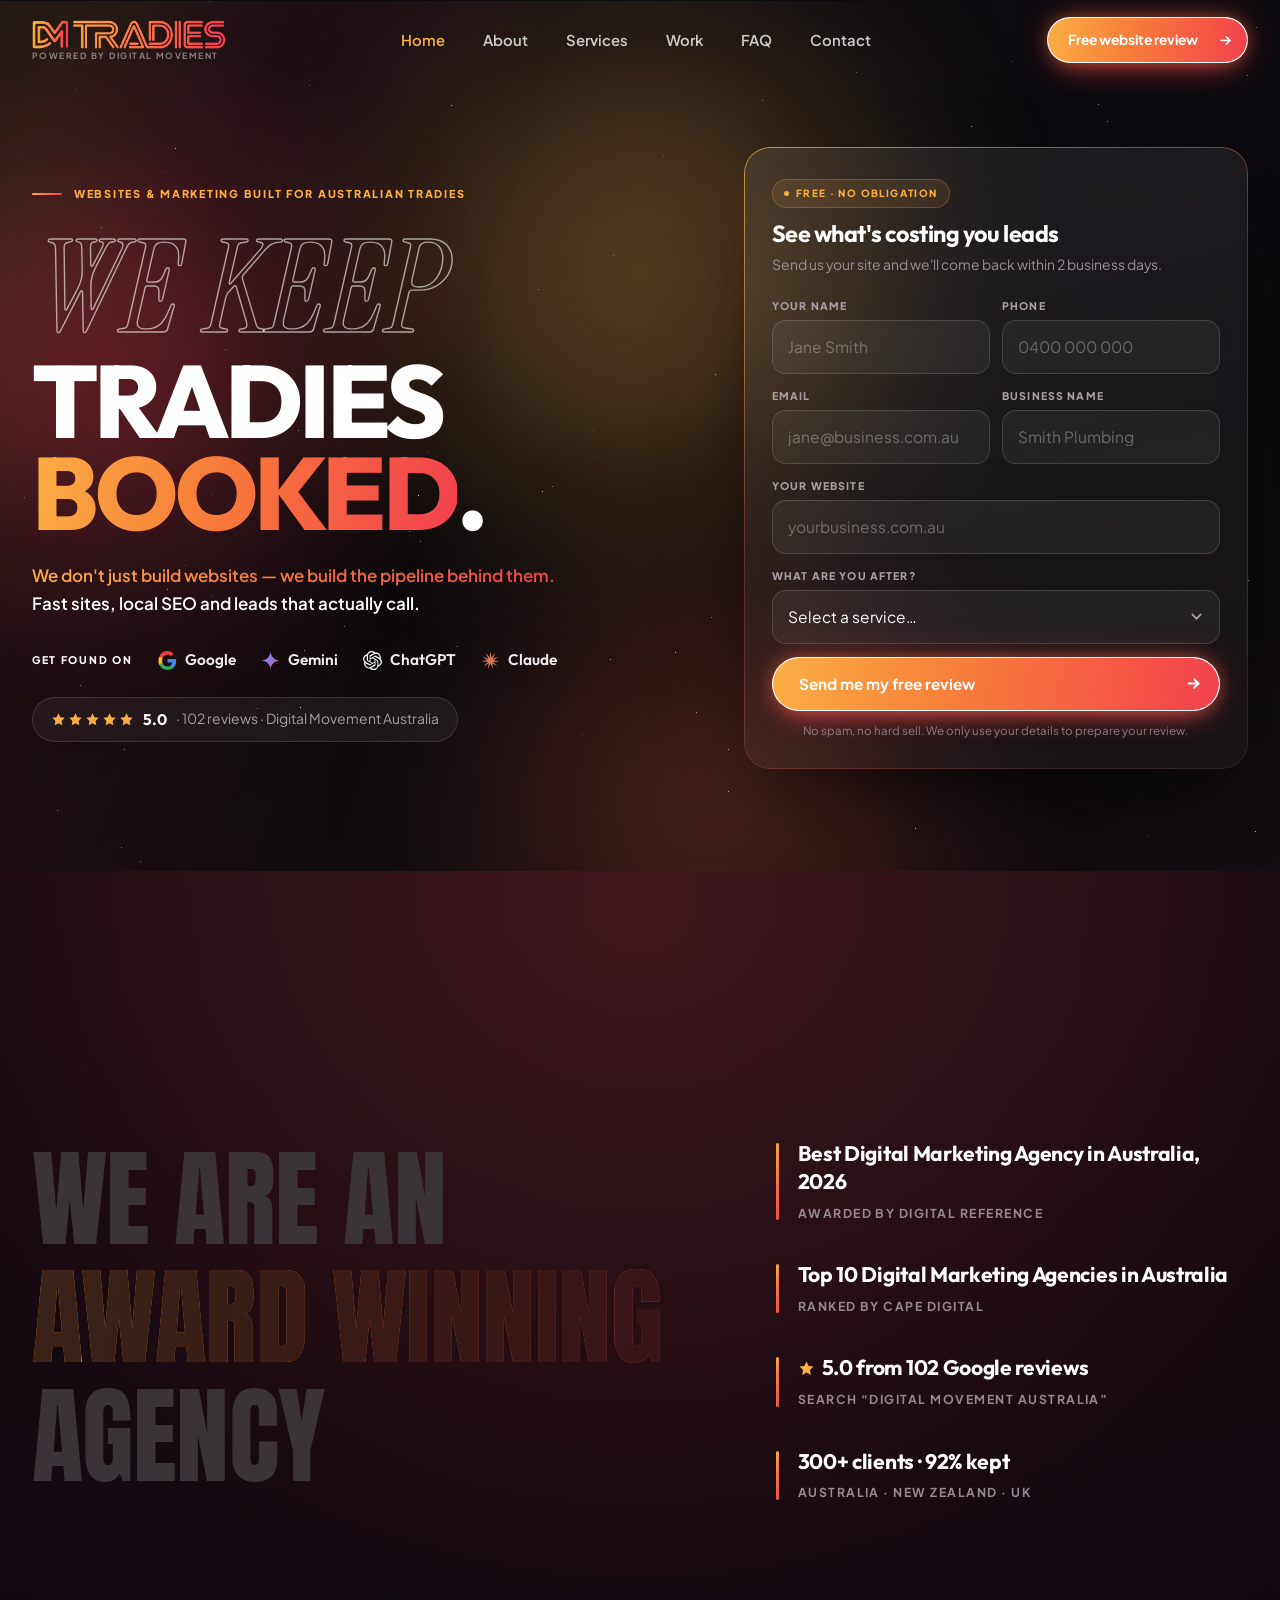
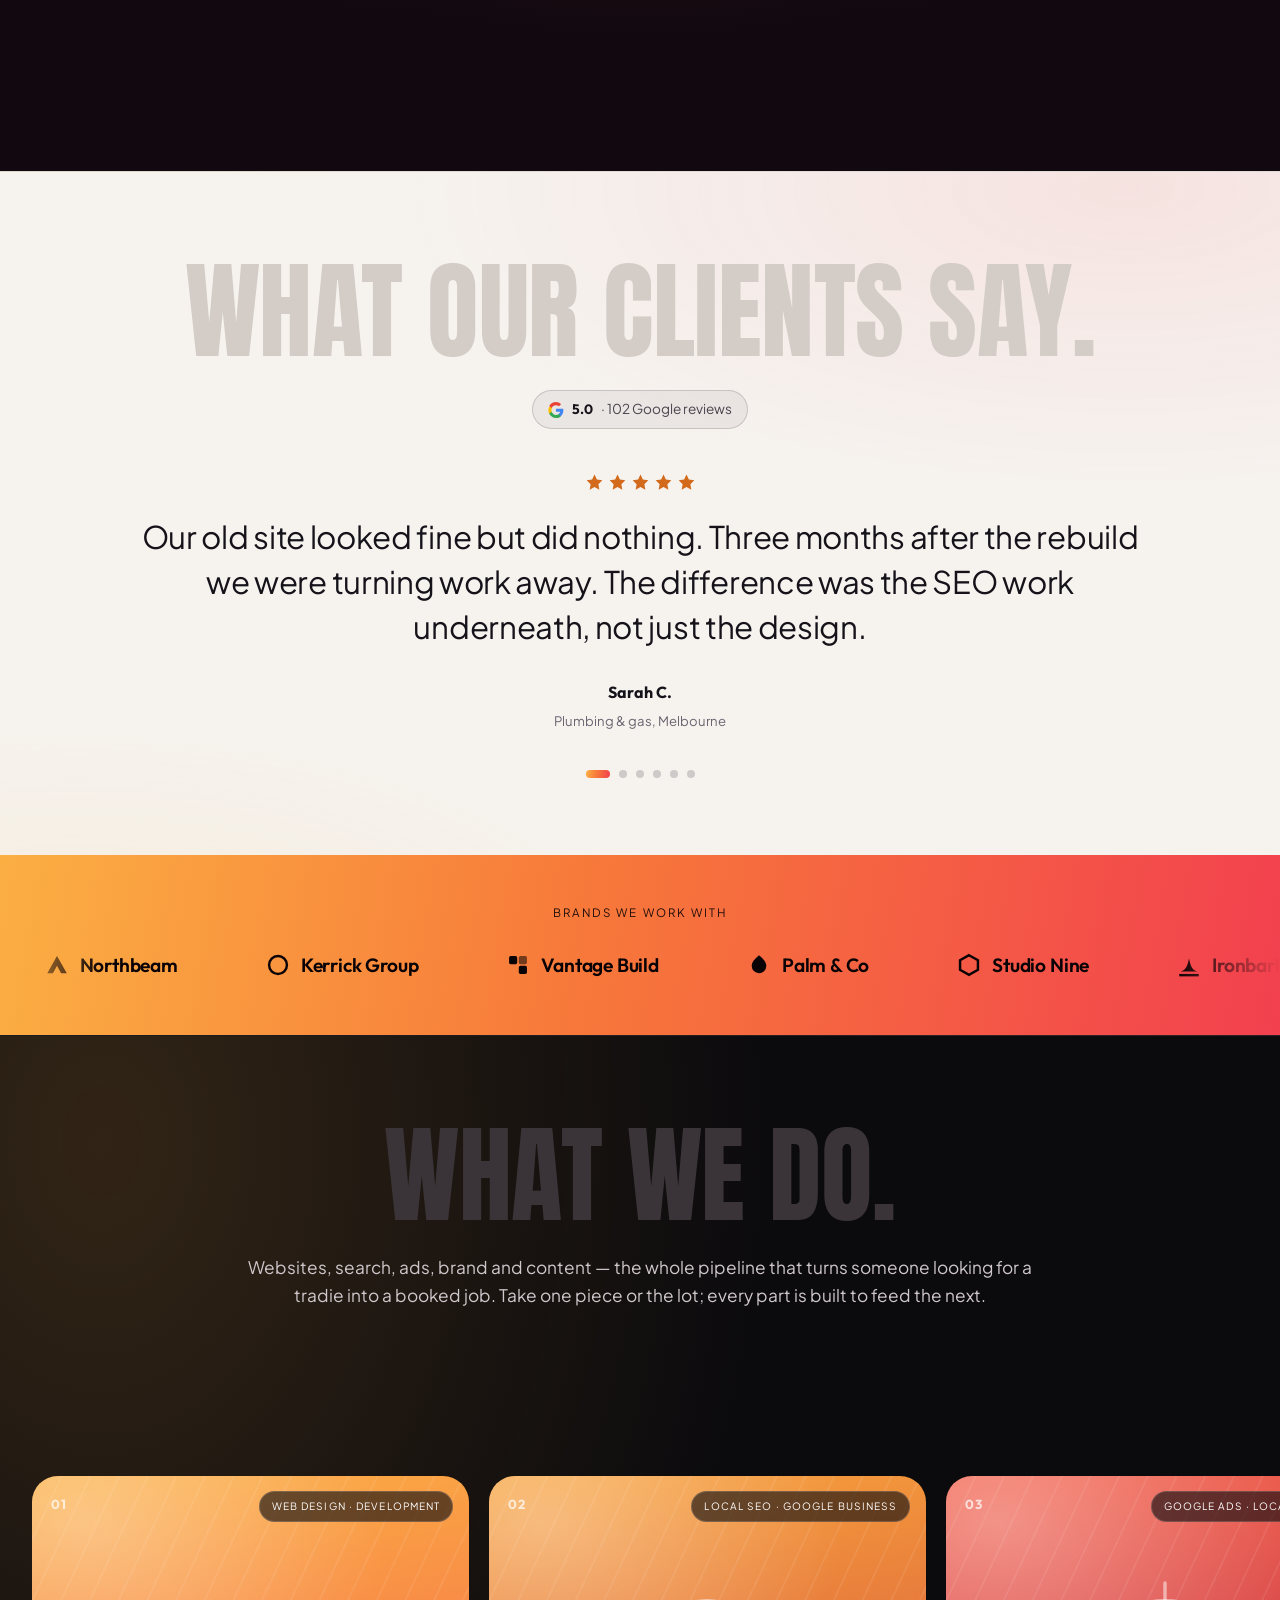
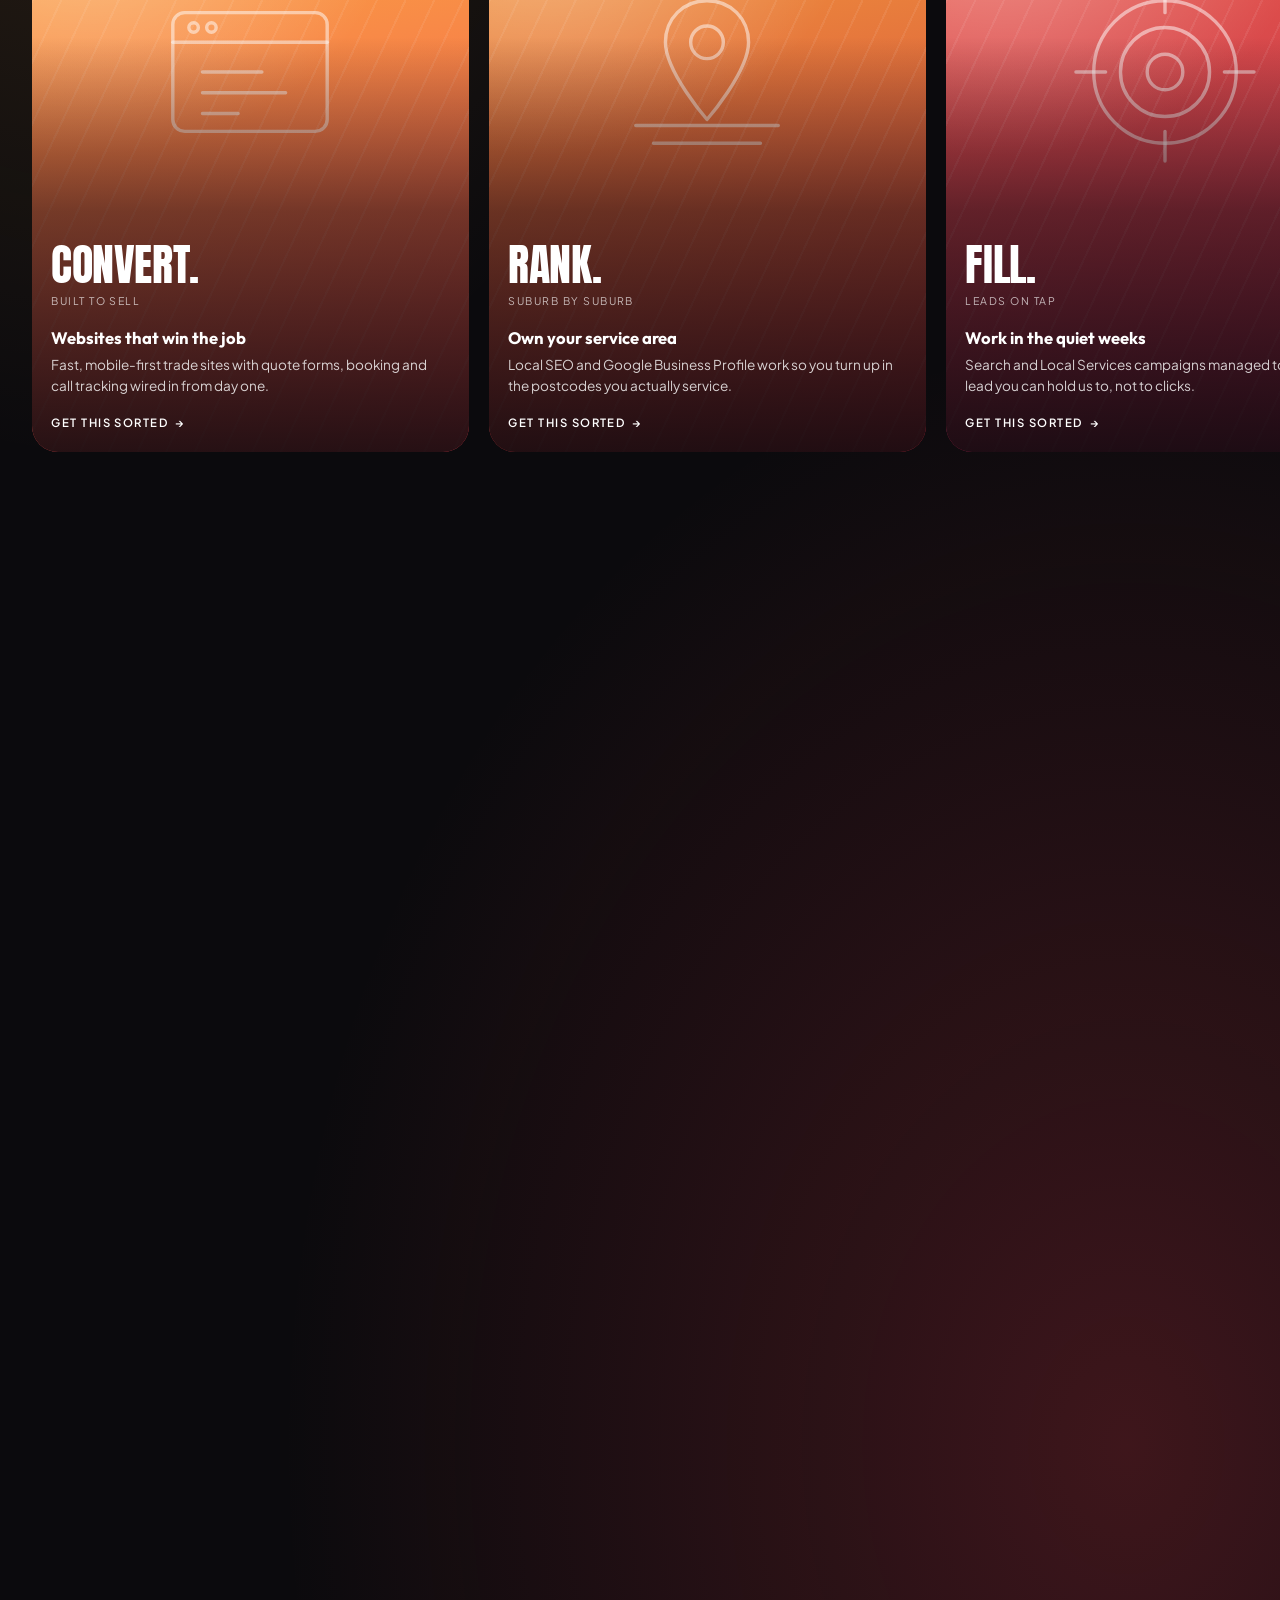
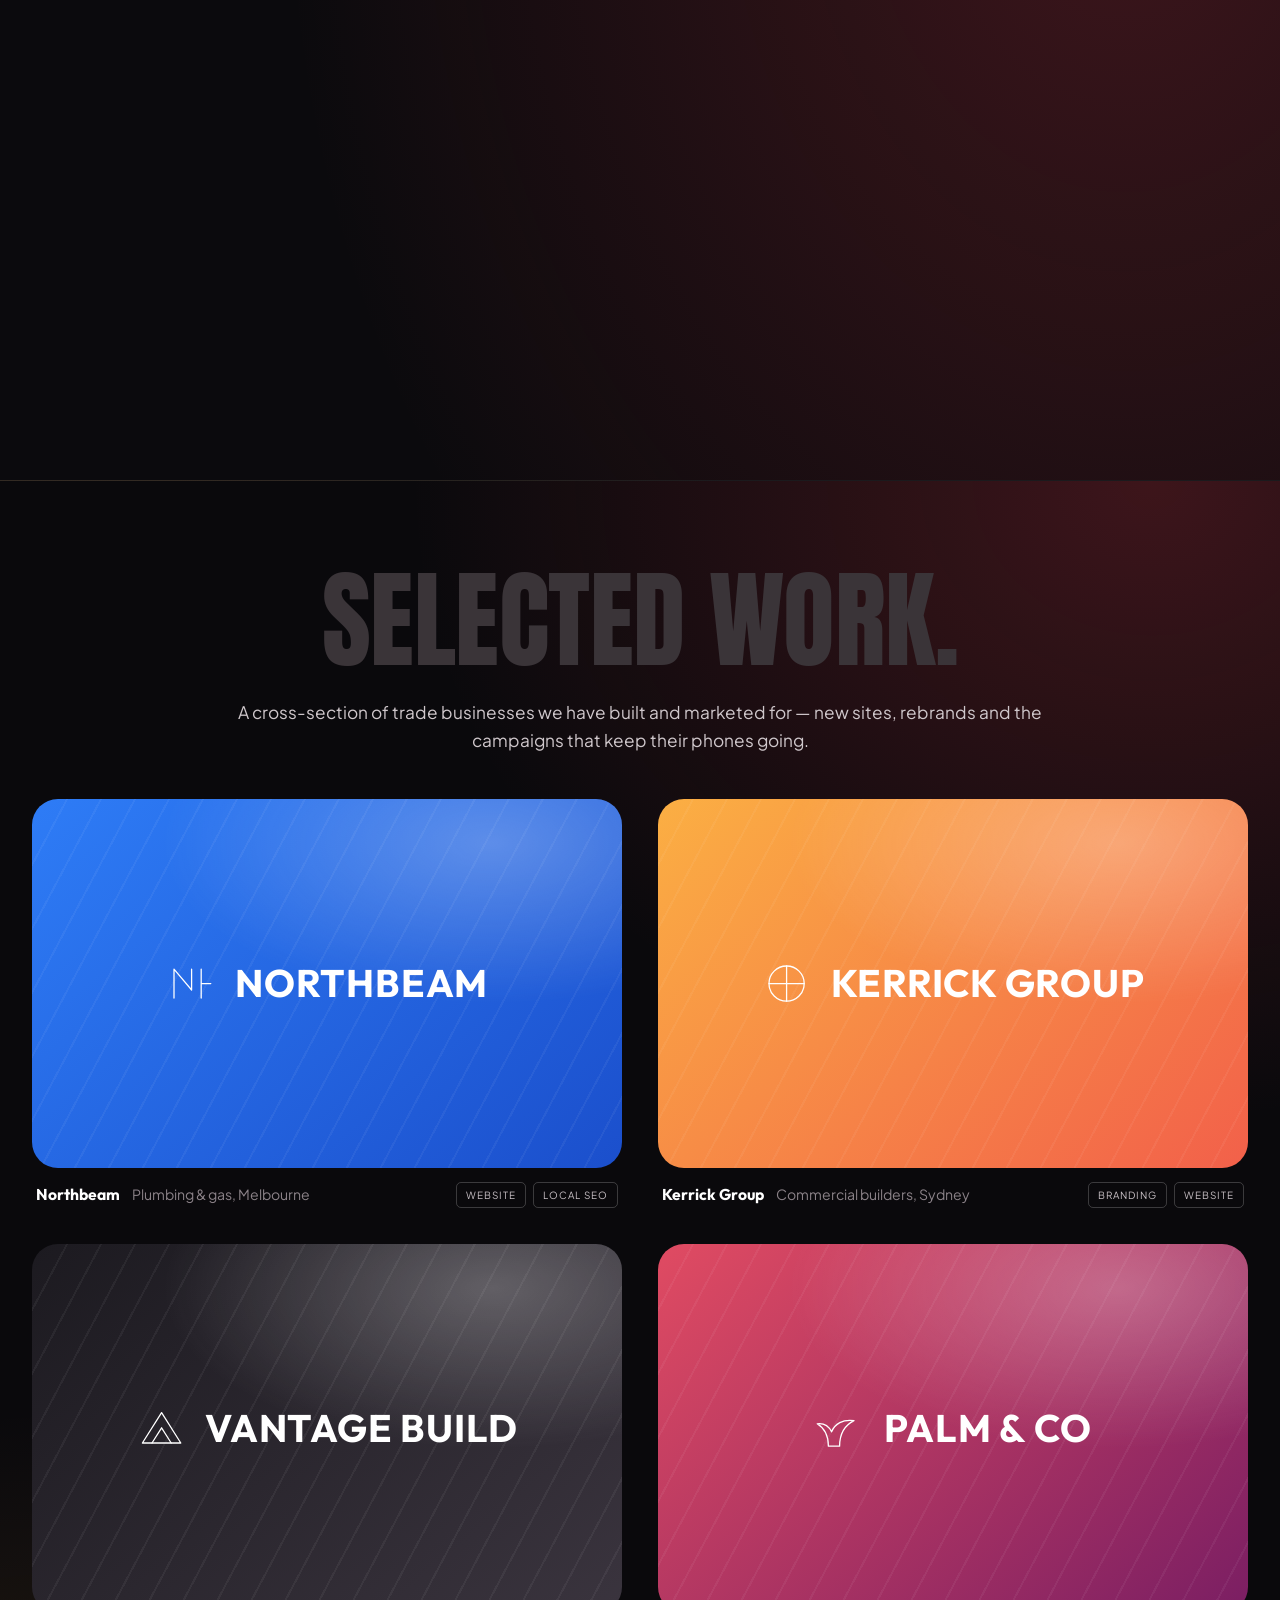
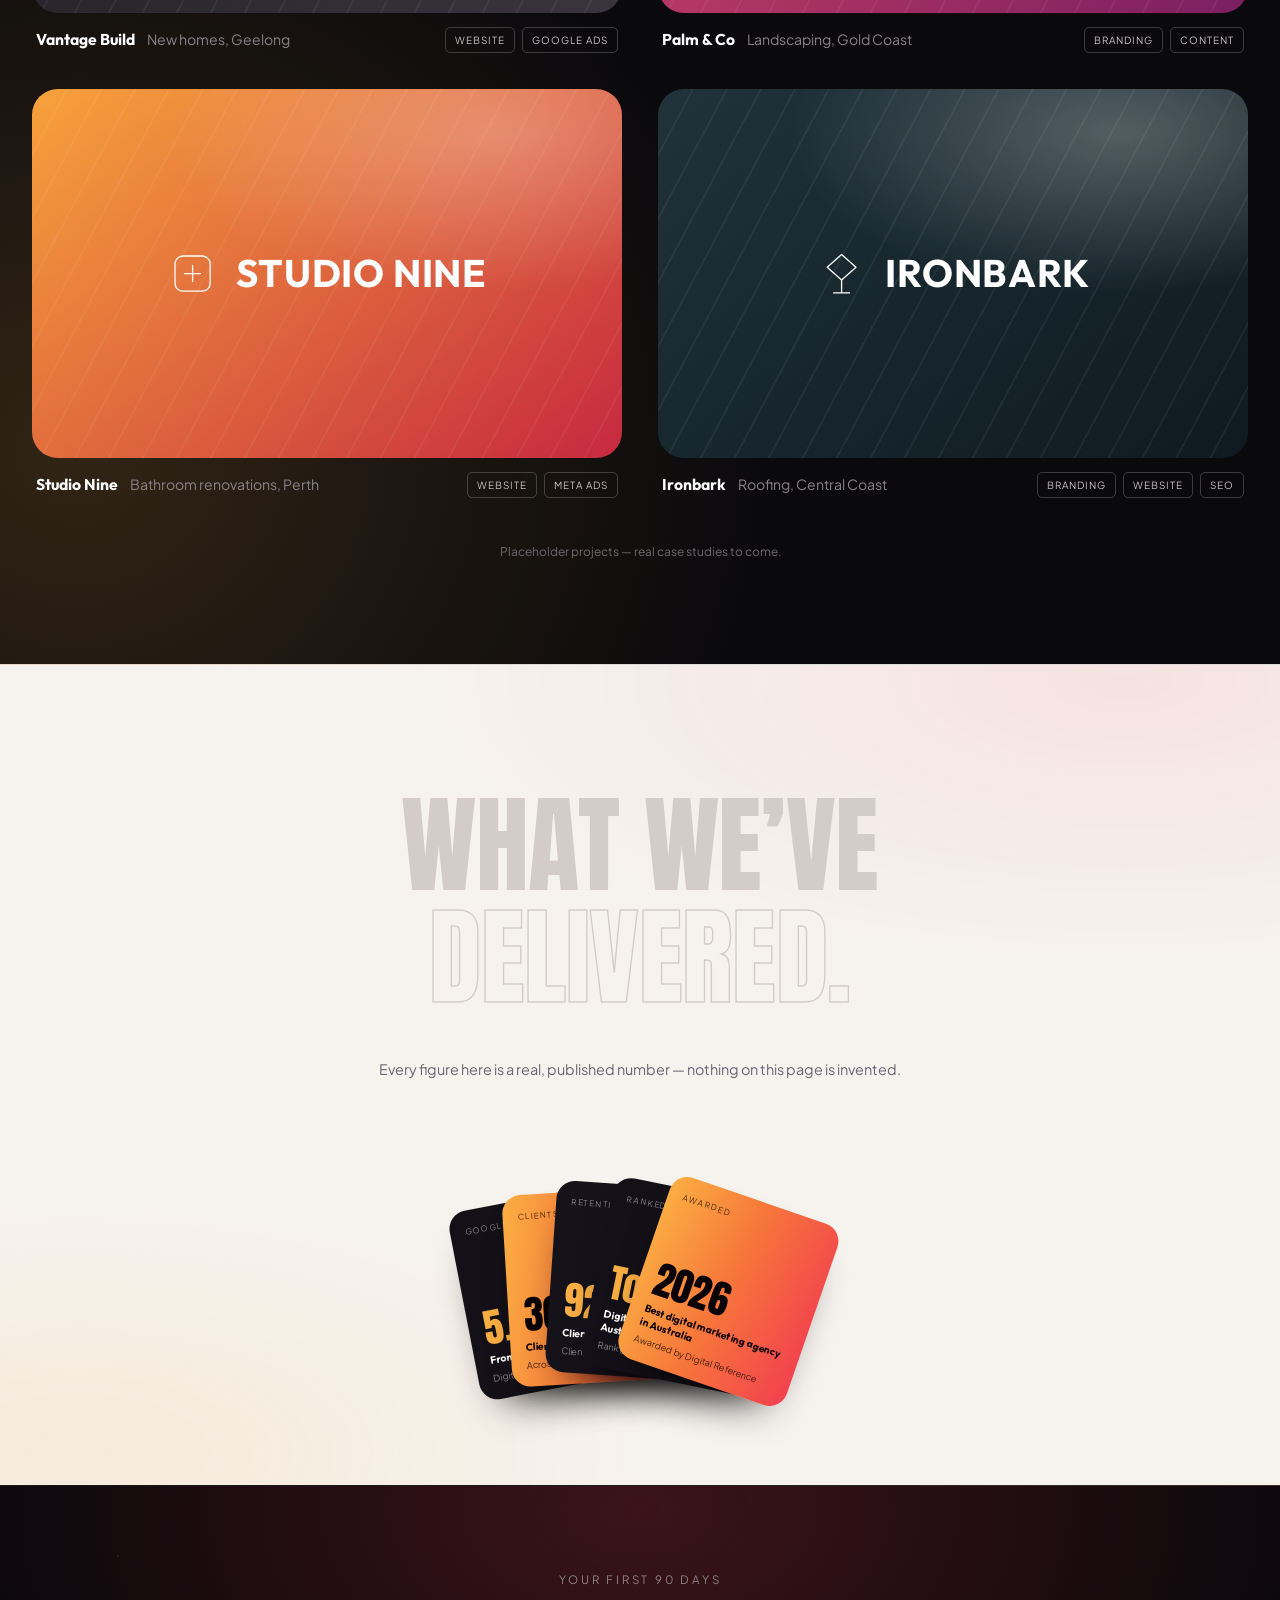
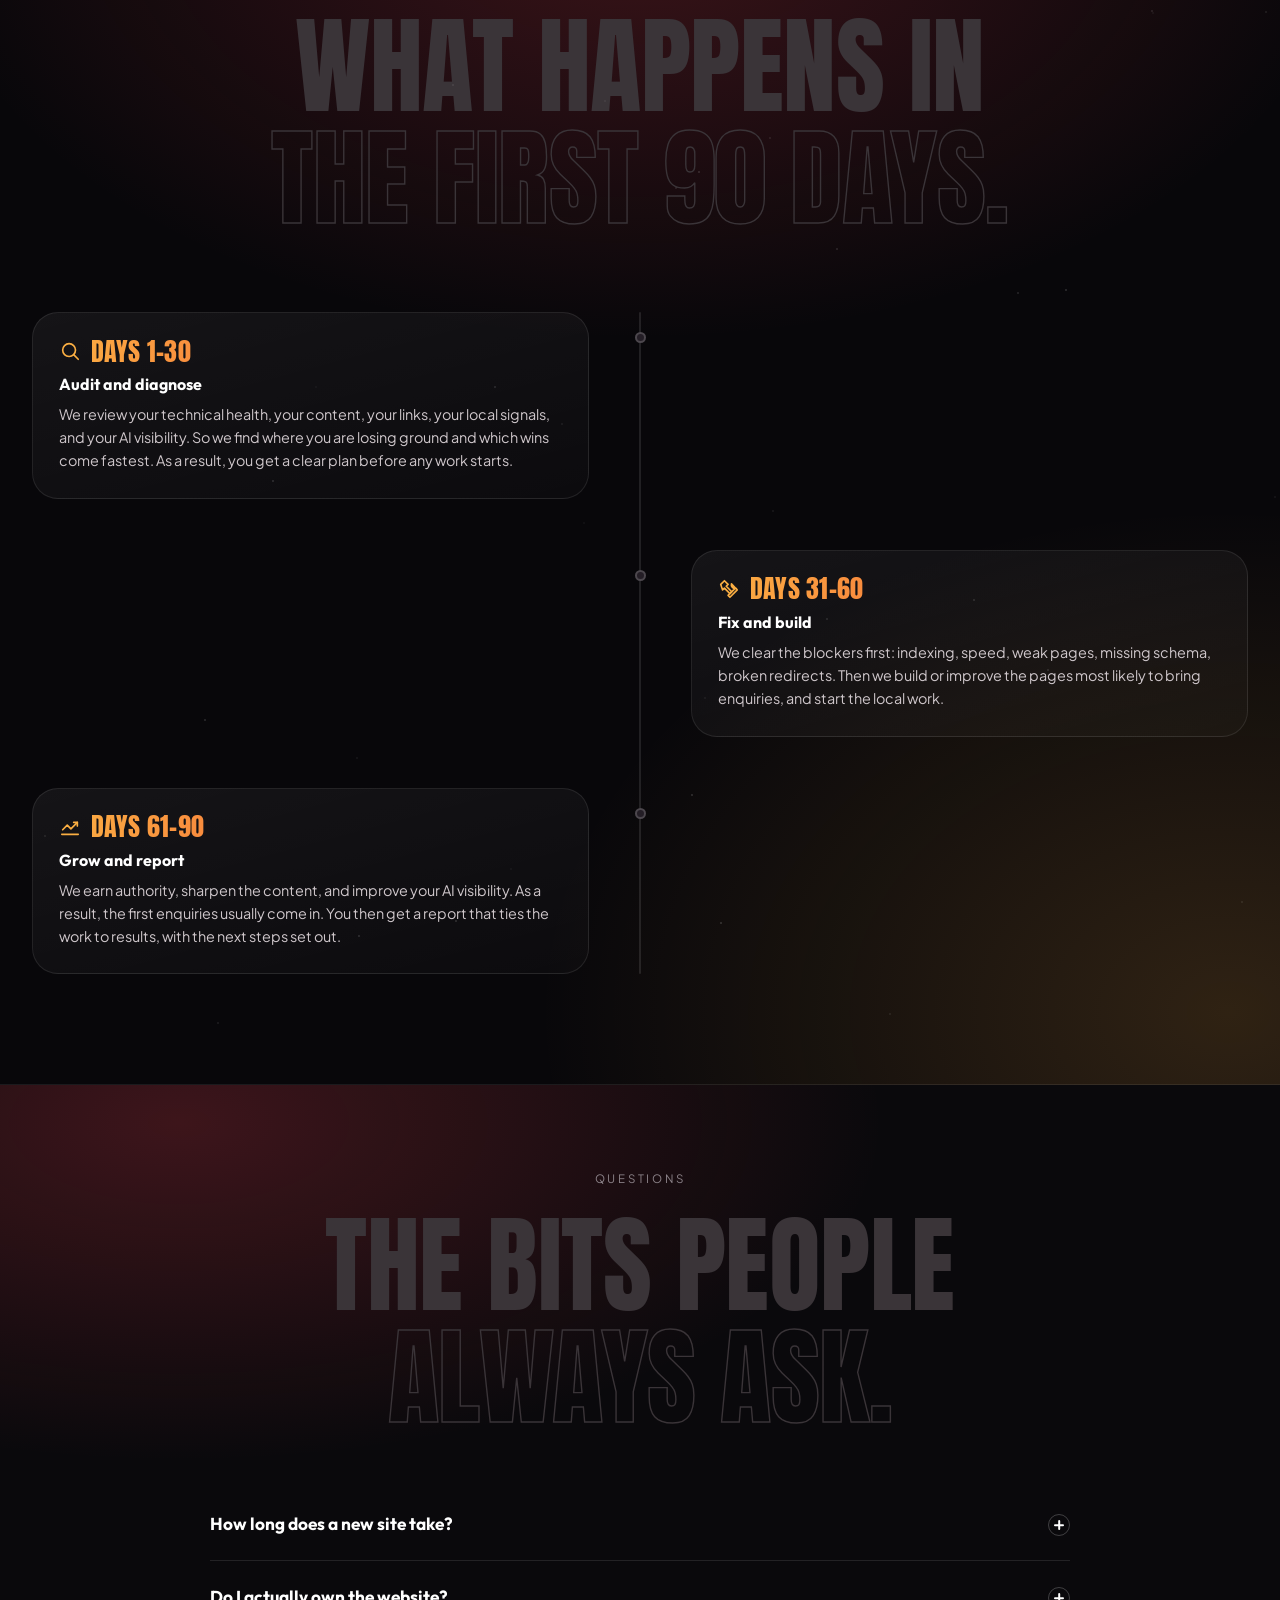
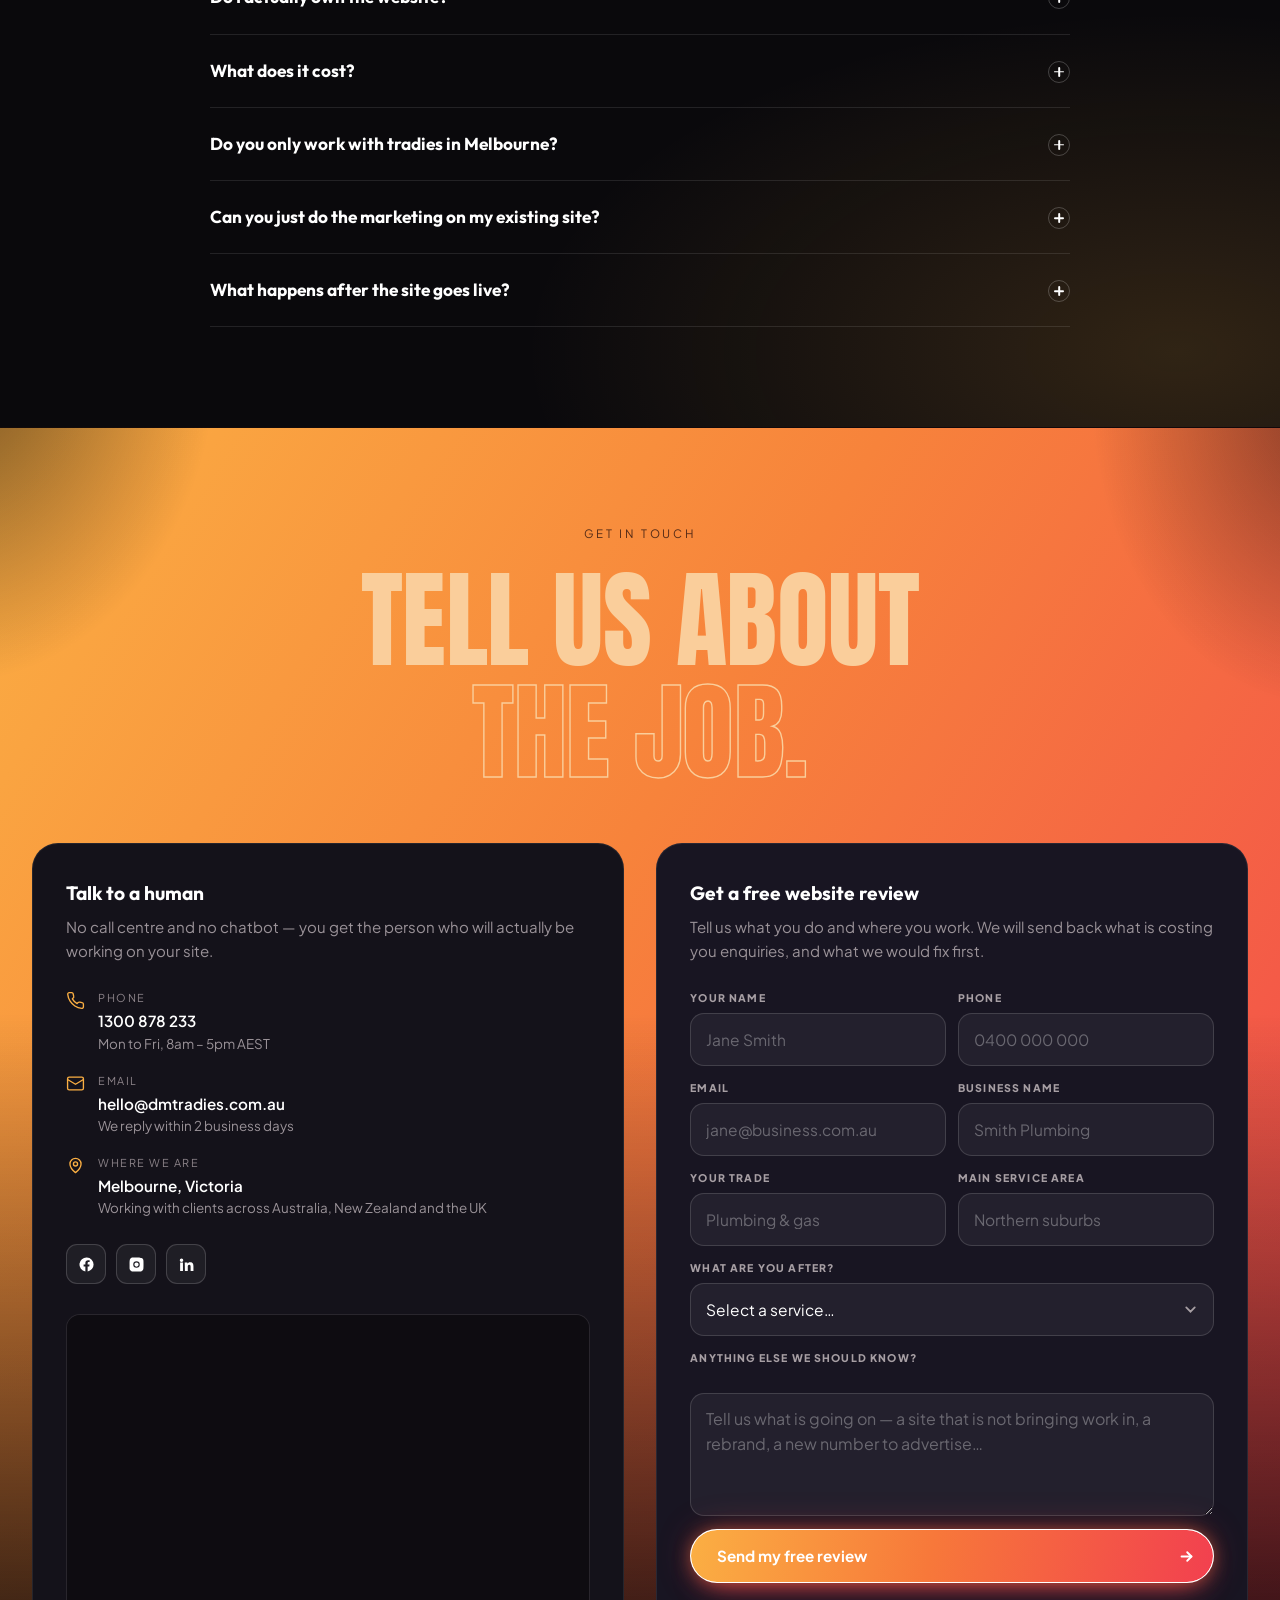
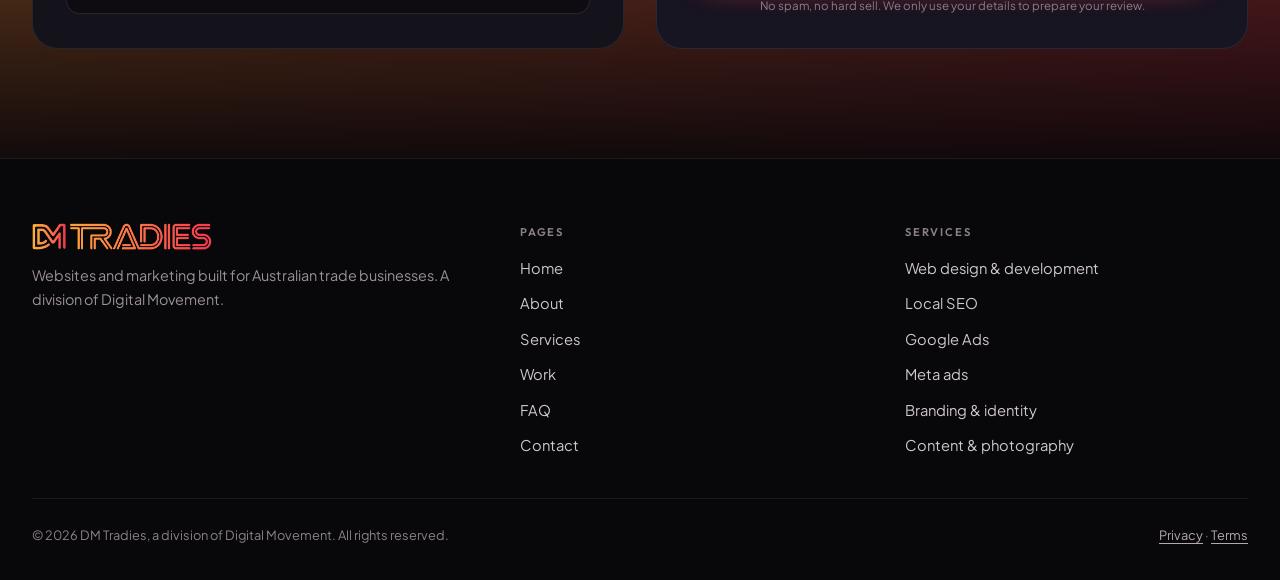
==== commit 4fb5b8e1: "Add six service pages and an SEO pass over the site Each service gets its own page under services/: " ====
--- a/index.html
+++ b/index.html
@@ -3,20 +3,38 @@
 <head>
 <meta charset="utf-8">
 <meta name="viewport" content="width=device-width, initial-scale=1, viewport-fit=cover">
-<title>DM Tradies — Websites &amp; Marketing for Australian Tradies | by Digital Movement</title>
-<meta name="description" content="DM Tradies builds websites and runs the marketing behind them for Australian trade businesses. A division of Digital Movement. Free website review.">
+<title>Tradie Websites &amp; Marketing Australia | DM Tradies by Digital Movement</title>
+<meta name="description" content="DM Tradies builds websites and runs the marketing behind them for Australian trade businesses. Local SEO, Google Ads, branding and photography. Free website review.">
+<meta name="keywords" content="tradie website design, trade marketing agency australia, plumber website, builder website design, local seo for tradies, google ads for tradies">
+<link rel="canonical" href="https://dmtradies.com.au/">
+<meta name="robots" content="index, follow, max-image-preview:large">
 <meta name="theme-color" content="#0B0A0D">
+
+<meta property="og:type" content="website">
+<meta property="og:site_name" content="DM Tradies">
+<meta property="og:locale" content="en_AU">
+<meta property="og:title" content="Tradie Websites &amp; Marketing Australia | DM Tradies by Digital Movement">
+<meta property="og:description" content="DM Tradies builds websites and runs the marketing behind them for Australian trade businesses. Local SEO, Google Ads, branding and photography. Free website review.">
+<meta property="og:url" content="https://dmtradies.com.au/">
+<meta name="twitter:card" content="summary_large_image">
+<meta name="twitter:title" content="Tradie Websites &amp; Marketing Australia | DM Tradies by Digital Movement">
+<meta name="twitter:description" content="DM Tradies builds websites and runs the marketing behind them for Australian trade businesses. Local SEO, Google Ads, branding and photography. Free website review.">
+
 <link rel="preconnect" href="https://fonts.googleapis.com">
 <link rel="preconnect" href="https://fonts.gstatic.com" crossorigin>
 <link href="https://fonts.googleapis.com/css2?family=Anton&family=Instrument+Serif:ital@1&family=Outfit:wght@300;400;500;600;700;800&family=Plus+Jakarta+Sans:wght@400;500;600;700&display=swap" rel="stylesheet">
 <link rel="stylesheet" href="assets/site.css">
+<script src="assets/site.js" defer></script>
+<script type="application/ld+json">{"@context":"https://schema.org","@type":"ProfessionalService","@id":"https://dmtradies.com.au/#organization","name":"DM Tradies","alternateName":"DM Tradies by Digital Movement","description":"Websites and marketing built for Australian trade businesses. A division of Digital Movement.","url":"https://dmtradies.com.au/","telephone":"+611300878233","email":"hello@dmtradies.com.au","parentOrganization":{"@type":"Organization","name":"Digital Movement"},"address":{"@type":"PostalAddress","addressLocality":"Melbourne","addressRegion":"VIC","addressCountry":"AU"},"areaServed":[{"@type":"Country","name":"Australia"},{"@type":"Country","name":"New Zealand"},{"@type":"Country","name":"United Kingdom"}],"aggregateRating":{"@type":"AggregateRating","ratingValue":"5.0","reviewCount":"102","bestRating":"5"},"sameAs":["https://www.facebook.com/digitalmovement.com.au","https://www.instagram.com/digitalmovement.com.au/","https://www.linkedin.com/company/31273811"],"openingHoursSpecification":[{"@type":"OpeningHoursSpecification","dayOfWeek":["Monday","Tuesday","Wednesday","Thursday","Friday"],"opens":"08:00","closes":"17:00"}]}</script>
+<script type="application/ld+json">{"@context":"https://schema.org","@type":"WebSite","@id":"https://dmtradies.com.au/#website","name":"DM Tradies","url":"https://dmtradies.com.au/","publisher":{"@id":"https://dmtradies.com.au/#organization"},"inLanguage":"en-AU"}</script>
+<script type="application/ld+json">{"@context":"https://schema.org","@type":"WebPage","@id":"https://dmtradies.com.au/#webpage","url":"https://dmtradies.com.au/","name":"DM Tradies — Websites & Marketing for Australian Tradies","isPartOf":{"@id":"https://dmtradies.com.au/#website"},"about":{"@id":"https://dmtradies.com.au/#organization"},"inLanguage":"en-AU"}</script>
 </head>
 <body>
-
+<a class="skip-link" href="#main">Skip to content</a>
 <!-- ================= HEADER ================= -->
 <header class="site" id="siteHeader">
   <div class="wrap">
-    <nav class="nav">
+    <nav class="nav" aria-label="Main">
       <a class="brand" href="index.html" aria-label="DM Tradies by Digital Movement — home">
         <span class="brand-logo logo-mark" role="img" aria-label="DM Tradies"></span>
         <span class="brand-by">Powered by Digital Movement</span>
@@ -63,6 +81,8 @@
     </div>
   </div>
 </div>
+
+<main id="main">
 
 <!-- ================= BANNER ================= -->
 <section class="hero" id="home">
@@ -723,6 +743,8 @@
   </div>
 </section>
 
+</main>
+
 <!-- ================= FOOTER ================= -->
 <footer class="site-foot">
   <div class="wrap">
@@ -734,7 +756,7 @@
       </div>
 
       <div class="foot-col">
-        <h4>Pages</h4>
+        <h3>Pages</h3>
         <ul>
           <li><a href="index.html">Home</a></li>
           <li><a href="about.html">About</a></li>
@@ -746,14 +768,14 @@
       </div>
 
       <div class="foot-col">
-        <h4>Services</h4>
+        <h3>Services</h3>
         <ul>
-          <li><a href="services.html#web">Web design &amp; development</a></li>
-          <li><a href="services.html#seo">Local SEO</a></li>
-          <li><a href="services.html#google-ads">Google Ads</a></li>
-          <li><a href="services.html#meta-ads">Meta ads</a></li>
-          <li><a href="services.html#branding">Branding &amp; identity</a></li>
-          <li><a href="services.html#content">Content &amp; photography</a></li>
+          <li><a href="services/web-design.html">Web design &amp; development</a></li>
+          <li><a href="services/local-seo.html">Local SEO</a></li>
+          <li><a href="services/google-ads.html">Google Ads</a></li>
+          <li><a href="services/meta-ads.html">Meta ads</a></li>
+          <li><a href="services/branding.html">Branding &amp; identity</a></li>
+          <li><a href="services/content-photography.html">Content &amp; photography</a></li>
         </ul>
       </div>
     </div>
@@ -764,6 +786,6 @@
     </div>
   </div>
 </footer>
-<script src="assets/site.js" defer></script>
+
 </body>
 </html>
--- a/assets/site.css
+++ b/assets/site.css
@@ -489,17 +489,17 @@
   display:flex;flex-direction:column;align-items:center;gap:clamp(16px,2.4vw,22px);
   margin:0 0 clamp(28px,4vw,44px);text-align:center;
 }
-.sec-head h2{
+.sec-head :is(h1,h2){
   font-family:'Anton','Arial Narrow',Impact,'Outfit',sans-serif;text-transform:uppercase;
   font-weight:800;font-synthesis-weight:none;
   color:#fff;margin:0;font-size:clamp(2.3rem,9.4vw,6.6rem);
   line-height:1.06;letter-spacing:-.005em;
 }
 /* letters light from dim to white as the section scrolls past (see script) */
-.sec-head h2.lit .w{display:inline-block}
-.sec-head h2{--fill-dim:58,52,56;--fill-lit:255,255,255}
-.sec-head h2.is-split .c{color:rgb(var(--fill-dim));transition:color .26s linear}
-@media (prefers-reduced-motion:reduce){.sec-head h2.is-split .c{color:rgb(var(--fill-lit));transition:none}}
+.sec-head :is(h1,h2).lit .w{display:inline-block}
+.sec-head :is(h1,h2){--fill-dim:58,52,56;--fill-lit:255,255,255}
+.sec-head :is(h1,h2).is-split .c{color:rgb(var(--fill-dim));transition:color .26s linear}
+@media (prefers-reduced-motion:reduce){.sec-head :is(h1,h2).is-split .c{color:rgb(var(--fill-lit));transition:none}}
 .rv-badge{
   display:inline-flex;align-items:center;gap:8px;
   background:rgba(255,255,255,.05);border:1px solid rgba(255,255,255,.13);
@@ -740,13 +740,13 @@
   text-transform:uppercase;color:#8B8288;
 }
 /* the second line is drawn in outline, like the hero headline */
-.sec-head h2 .outline{display:block}
-.sec-head h2 .outline .c{
+.sec-head :is(h1,h2) .outline{display:block}
+.sec-head :is(h1,h2) .outline .c{
   color:transparent;-webkit-text-stroke:1.4px rgb(var(--fill-dim));
   transition:-webkit-text-stroke-color .26s linear;
 }
 @media (prefers-reduced-motion:reduce){
-  .sec-head h2 .outline .c{-webkit-text-stroke-color:rgb(var(--fill-lit));transition:none}
+  .sec-head :is(h1,h2) .outline .c{-webkit-text-stroke-color:rgb(var(--fill-lit));transition:none}
 }
 
 .res{
@@ -961,7 +961,7 @@
     linear-gradient(122deg,#FBAF43 0%,#F7833B 42%,#F2404F 100%);
 }
 
-.contact .sec-head h2{--fill-dim:250,206,155;--fill-lit:21,6,9}
+.contact .sec-head :is(h1,h2){--fill-dim:250,206,155;--fill-lit:21,6,9}
 .contact .sec-eyebrow{color:rgba(21,6,9,.72)}
 .contact .contact-panel{background:#14121A;border-color:rgba(255,255,255,.08)}
 .contact .contact-panel--form{background:#181522}
@@ -1042,7 +1042,7 @@
 @media (min-width:820px){.foot-top{grid-template-columns:1.3fr 1fr 1fr}}
 .foot-logo{display:block;width:clamp(150px,15vw,186px);height:auto;margin-bottom:14px}
 .foot-blurb{margin:0;color:var(--dim);font-size:.9rem;line-height:1.65;max-width:38ch}
-.foot-col h4{
+.foot-col h3{
   margin:0 0 14px;font-size:.7rem;letter-spacing:.16em;text-transform:uppercase;color:#8B8288;
   font-family:'Outfit',sans-serif;font-weight:600;
 }
@@ -1075,7 +1075,7 @@
     radial-gradient(80% 55% at 6% 96%,rgba(251,175,67,.12) 0%,rgba(251,175,67,0) 62%),
     #F6F3EF;
 }
-.reviews .sec-head h2,.res .sec-head h2{--fill-dim:212,205,199;--fill-lit:21,18,26}
+.reviews .sec-head :is(h1,h2),.res .sec-head :is(h1,h2){--fill-dim:212,205,199;--fill-lit:21,18,26}
 .reviews .sec-eyebrow,.res .sec-eyebrow{color:var(--muted)}
 .reviews .sec-sub,.res .sec-sub{color:var(--body)}
 
@@ -1098,6 +1098,14 @@
 .res .res-note{color:var(--muted)}
 
 
+.skip-link{
+  position:absolute;left:12px;top:-60px;z-index:200;
+  background:#14121A;color:#fff;border:1px solid rgba(255,255,255,.2);
+  border-radius:10px;padding:11px 16px;font-weight:600;font-size:.9rem;
+  transition:top .2s ease;
+}
+.skip-link:focus{top:12px}
+
 /* ---------- inner page header ---------- */
 .page-head{
   position:relative;overflow:hidden;
@@ -1109,9 +1117,17 @@
     #0A090C;
 }
 .page-head .wrap{position:relative;z-index:1}
-.page-head .sec-sub{margin-inline:auto}
+/* the header runs two up beside the banner form, so its title block reads left
+   rather than centred the way a mid-page section title does */
+.page-head .sec-head{align-items:flex-start;text-align:left}
+/* the title block is much shorter than the form beside it, so centre it rather
+   than leaving it stranded at the top */
+@media (min-width:900px){.page-head .ph-copy{display:flex;flex-direction:column;justify-content:center}}
+.page-head .sec-head :is(h1,h2){font-size:clamp(2rem,5.8vw,4.4rem)}
+.page-head .sec-eyebrow,
+.page-head .sec-sub{margin-inline:0;text-align:left}
 .crumbs{
-  display:flex;justify-content:center;gap:8px;align-items:center;
+  display:flex;gap:8px;align-items:center;
   margin:clamp(18px,2.4vw,26px) 0 0;font-size:.78rem;color:#8B8288;
 }
 .crumbs a{color:#B3A9AF}
@@ -1127,7 +1143,7 @@
     radial-gradient(28% 34% at -4% -6%,rgba(6,5,8,.5) 0%,rgba(6,5,8,0) 70%),
     linear-gradient(122deg,#FBAF43 0%,#F7833B 42%,#F2404F 100%);
 }
-.cta-band .sec-head h2{--fill-dim:250,206,155;--fill-lit:21,6,9}
+.cta-band .sec-head :is(h1,h2){--fill-dim:250,206,155;--fill-lit:21,6,9}
 .cta-band .sec-eyebrow{color:rgba(21,6,9,.72)}
 .cta-inner{display:flex;flex-direction:column;align-items:center;text-align:center}
 .cta-band .cta-copy{
@@ -1195,6 +1211,66 @@
   font-size:clamp(1rem,1.25vw,1.16rem);line-height:1.3}
 .val p{margin:0;color:var(--soft);font-size:clamp(.9rem,1.05vw,.98rem);line-height:1.6}
 @media (prefers-reduced-motion:reduce){.val{transition:none}}
+
+/* ---------- single service page ---------- */
+.svc-page{
+  position:relative;border-top:1px solid rgba(255,255,255,.07);
+  padding:clamp(48px,7vw,84px) 0;
+  background:
+    radial-gradient(90% 60% at 6% 2%,rgba(242,64,79,.18) 0%,rgba(242,64,79,0) 58%),
+    radial-gradient(80% 56% at 96% 94%,rgba(251,175,67,.14) 0%,rgba(251,175,67,0) 60%),
+    #0B0A0D;
+}
+.svc-body{display:grid;gap:clamp(26px,3.6vw,52px)}
+@media (min-width:940px){.svc-body{grid-template-columns:1.25fr .75fr;align-items:start}}
+.svc-prose h2{
+  margin:clamp(26px,3vw,38px) 0 12px;
+  font-family:'Outfit',sans-serif;font-weight:700;color:#fff;
+  font-size:clamp(1.15rem,1.7vw,1.44rem);line-height:1.28;
+}
+.svc-prose h2:first-child{margin-top:0}
+.svc-prose p{margin:0;color:var(--soft);font-size:clamp(.96rem,1.15vw,1.05rem);line-height:1.72}
+.svc-aside{
+  position:sticky;top:calc(var(--nav-h) + 20px);
+  background:linear-gradient(165deg,rgba(255,255,255,.06) 0%,rgba(255,255,255,.02) 100%);
+  border:1px solid rgba(255,255,255,.1);border-radius:var(--r-lg);
+  padding:clamp(22px,2.6vw,30px);
+}
+@media (max-width:939px){.svc-aside{position:static}}
+.svc-aside h2{
+  margin:0 0 16px;font-family:'Outfit',sans-serif;font-weight:700;color:#fff;
+  font-size:clamp(1rem,1.3vw,1.14rem);
+}
+.svc-aside .svc-points{gap:12px}
+.svc-aside .svc-for{margin-top:18px}
+.svc-aside .btn{margin-top:20px}
+
+/* the other services, linked from the foot of each one */
+.svc-more{
+  position:relative;border-top:1px solid rgba(255,255,255,.07);
+  padding:clamp(44px,6vw,76px) 0;
+  background:
+    radial-gradient(85% 58% at 92% 8%,rgba(251,175,67,.14) 0%,rgba(251,175,67,0) 58%),
+    #0A090C;
+}
+.svc-more-grid{
+  display:grid;gap:clamp(12px,1.6vw,18px);margin-top:clamp(26px,3.4vw,38px);
+  grid-template-columns:1fr;
+}
+@media (min-width:620px){.svc-more-grid{grid-template-columns:repeat(2,minmax(0,1fr))}}
+@media (min-width:980px){.svc-more-grid{grid-template-columns:repeat(3,minmax(0,1fr))}}
+.svc-more-card{
+  display:flex;align-items:center;justify-content:space-between;gap:14px;
+  background:linear-gradient(165deg,rgba(255,255,255,.055) 0%,rgba(255,255,255,.02) 100%);
+  border:1px solid rgba(255,255,255,.09);border-radius:var(--r);
+  padding:18px 20px;color:#fff;
+  font-family:'Outfit',sans-serif;font-weight:600;font-size:clamp(.94rem,1.1vw,1.02rem);
+  transition:border-color .3s ease,transform .4s cubic-bezier(.2,.7,.3,1);
+}
+.svc-more-card:hover{border-color:rgba(251,175,67,.42);transform:translateY(-3px)}
+.svc-more-card span{color:var(--amber);flex:none;transition:transform .3s cubic-bezier(.2,.7,.3,1)}
+.svc-more-card:hover span{transform:translateX(4px)}
+@media (prefers-reduced-motion:reduce){.svc-more-card{transition:none}}
 
 /* ---------- service detail rows ---------- */
 .svc{
@@ -1255,15 +1331,6 @@
 }
 @media (min-width:900px){
   :root{--nav-h:80px}
-  .burger,.call-mini{display:none}
-  .nav-links{display:flex;align-items:center;gap:6px}
-  .nav-links a{
-    padding:9px 15px;border-radius:999px;font-weight:600;font-size:.93rem;color:rgba(255,255,255,.78);
-    transition:background .2s,color .2s
-  }
-  .nav-links a:hover{background:rgba(255,255,255,.08);color:#fff}
-  .nav-links a.active{color:var(--amber)}
-  .nav-cta{display:inline-flex}
   .brand-logo{height:29px}
   .hero{padding-top:calc(var(--nav-h) + 66px);padding-bottom:clamp(70px,8vw,110px)}
   .hero-inner{grid-template-columns:1.08fr .92fr;gap:56px;align-items:stretch}
@@ -1272,6 +1339,24 @@
   .hero-inner > *{min-width:0}
   .hero-form{padding:30px 28px}
 }
+
+/* the full menu only appears once six items and the button genuinely fit;
+   below this the burger handles it */
+@media (min-width:1080px){
+  .burger,.call-mini{display:none}
+  .nav-links{display:flex;align-items:center;gap:4px}
+  .nav-links a{
+    padding:9px 13px;border-radius:999px;font-weight:600;font-size:.92rem;color:rgba(255,255,255,.78);
+    transition:background .2s,color .2s;white-space:nowrap;
+  }
+  .nav-links a:hover{background:rgba(255,255,255,.08);color:#fff}
+  .nav-links a.active{color:var(--amber)}
+  .nav-cta{display:inline-flex}
+}
+@media (min-width:1280px){
+  .nav-links{gap:6px}
+  .nav-links a{padding:9px 16px;font-size:.93rem}
+}
 @media (min-width:1200px){
   :root{--wrap:1440px;--pad:32px}
   .hero-inner{grid-template-columns:1.12fr .88fr;gap:70px}
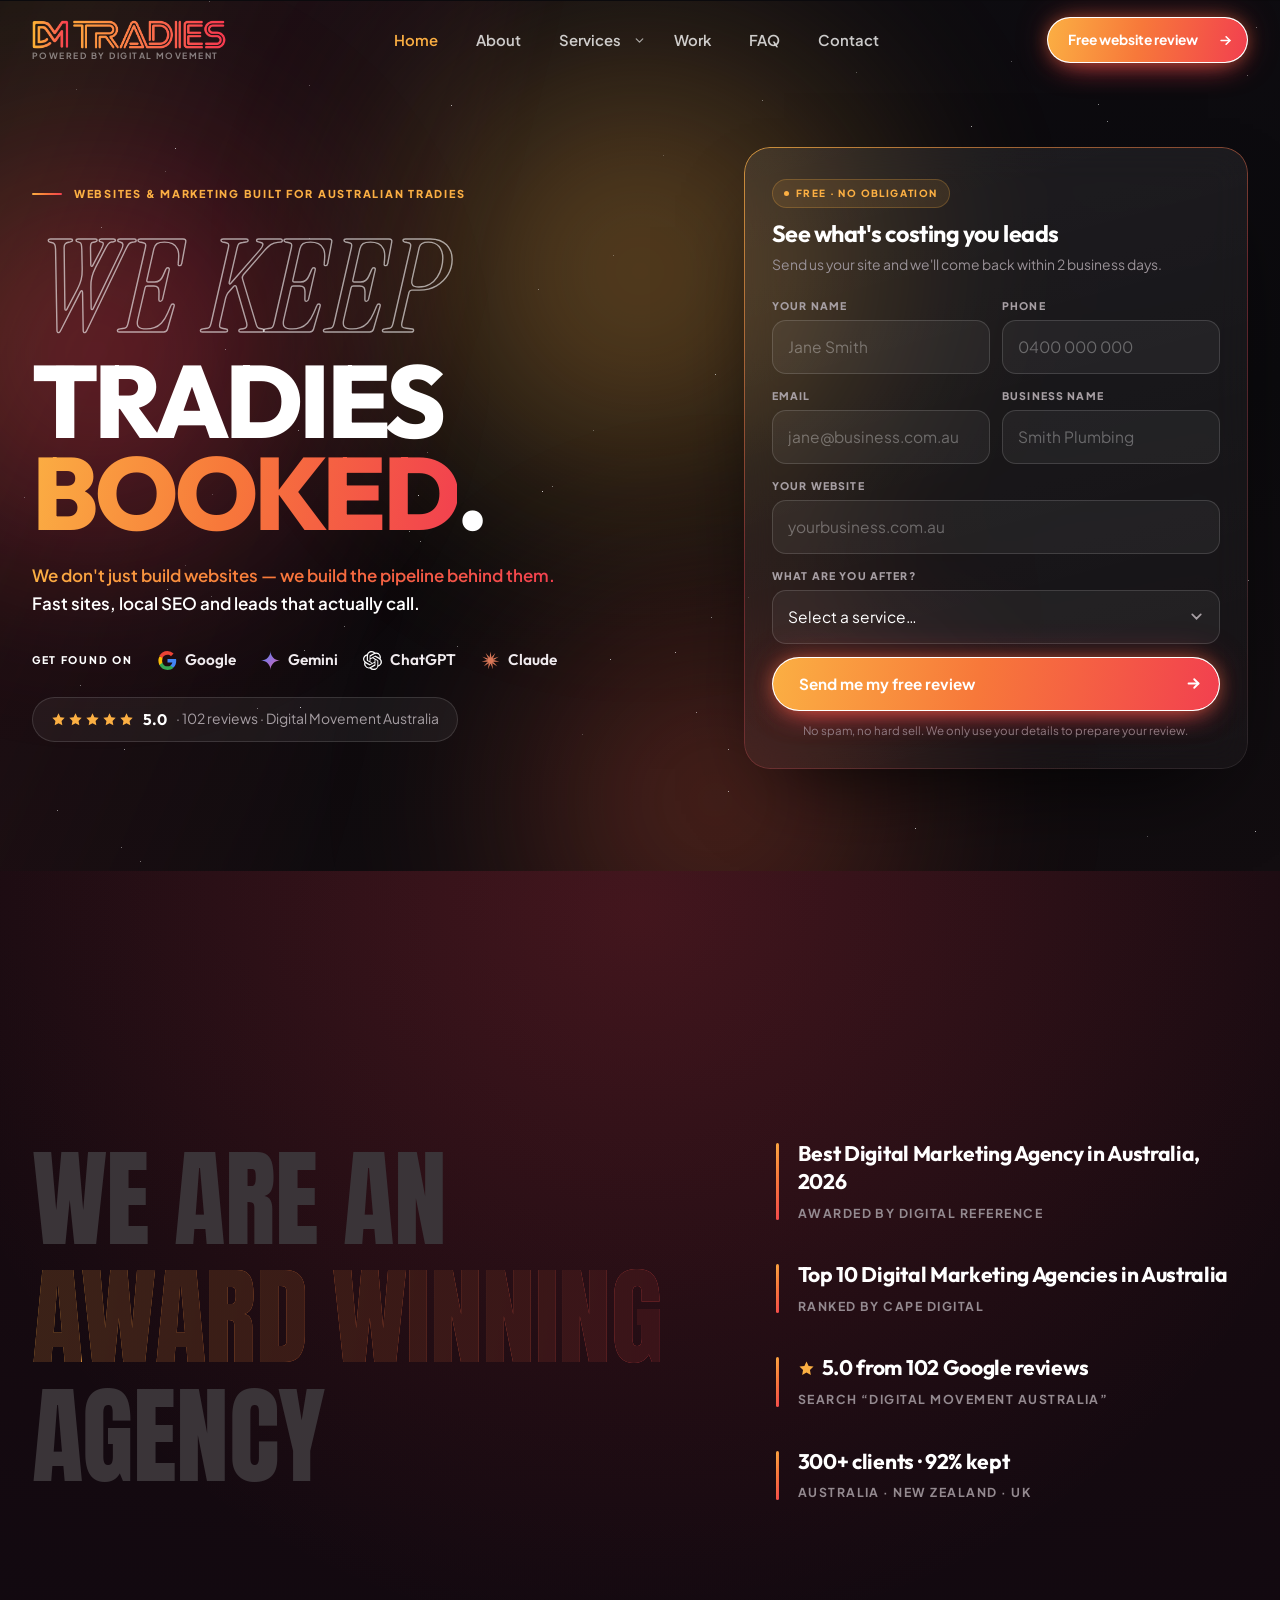
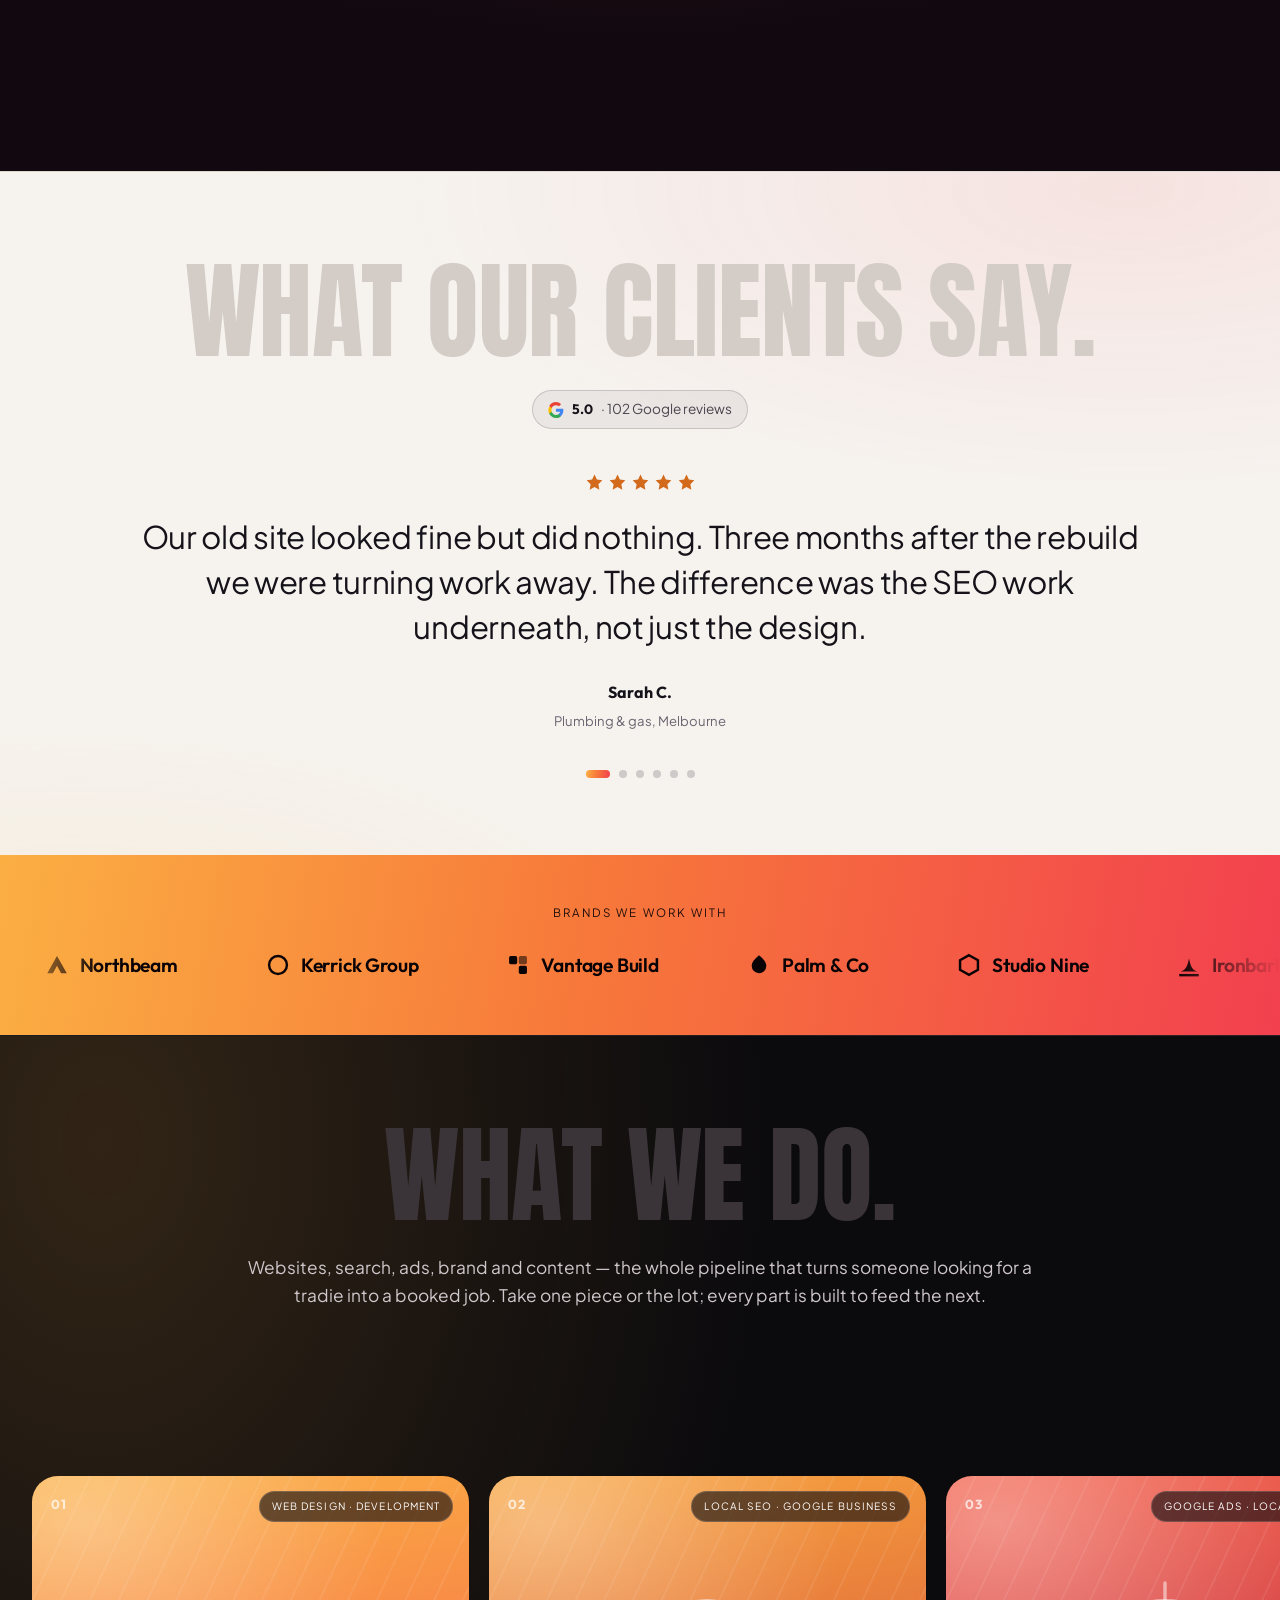
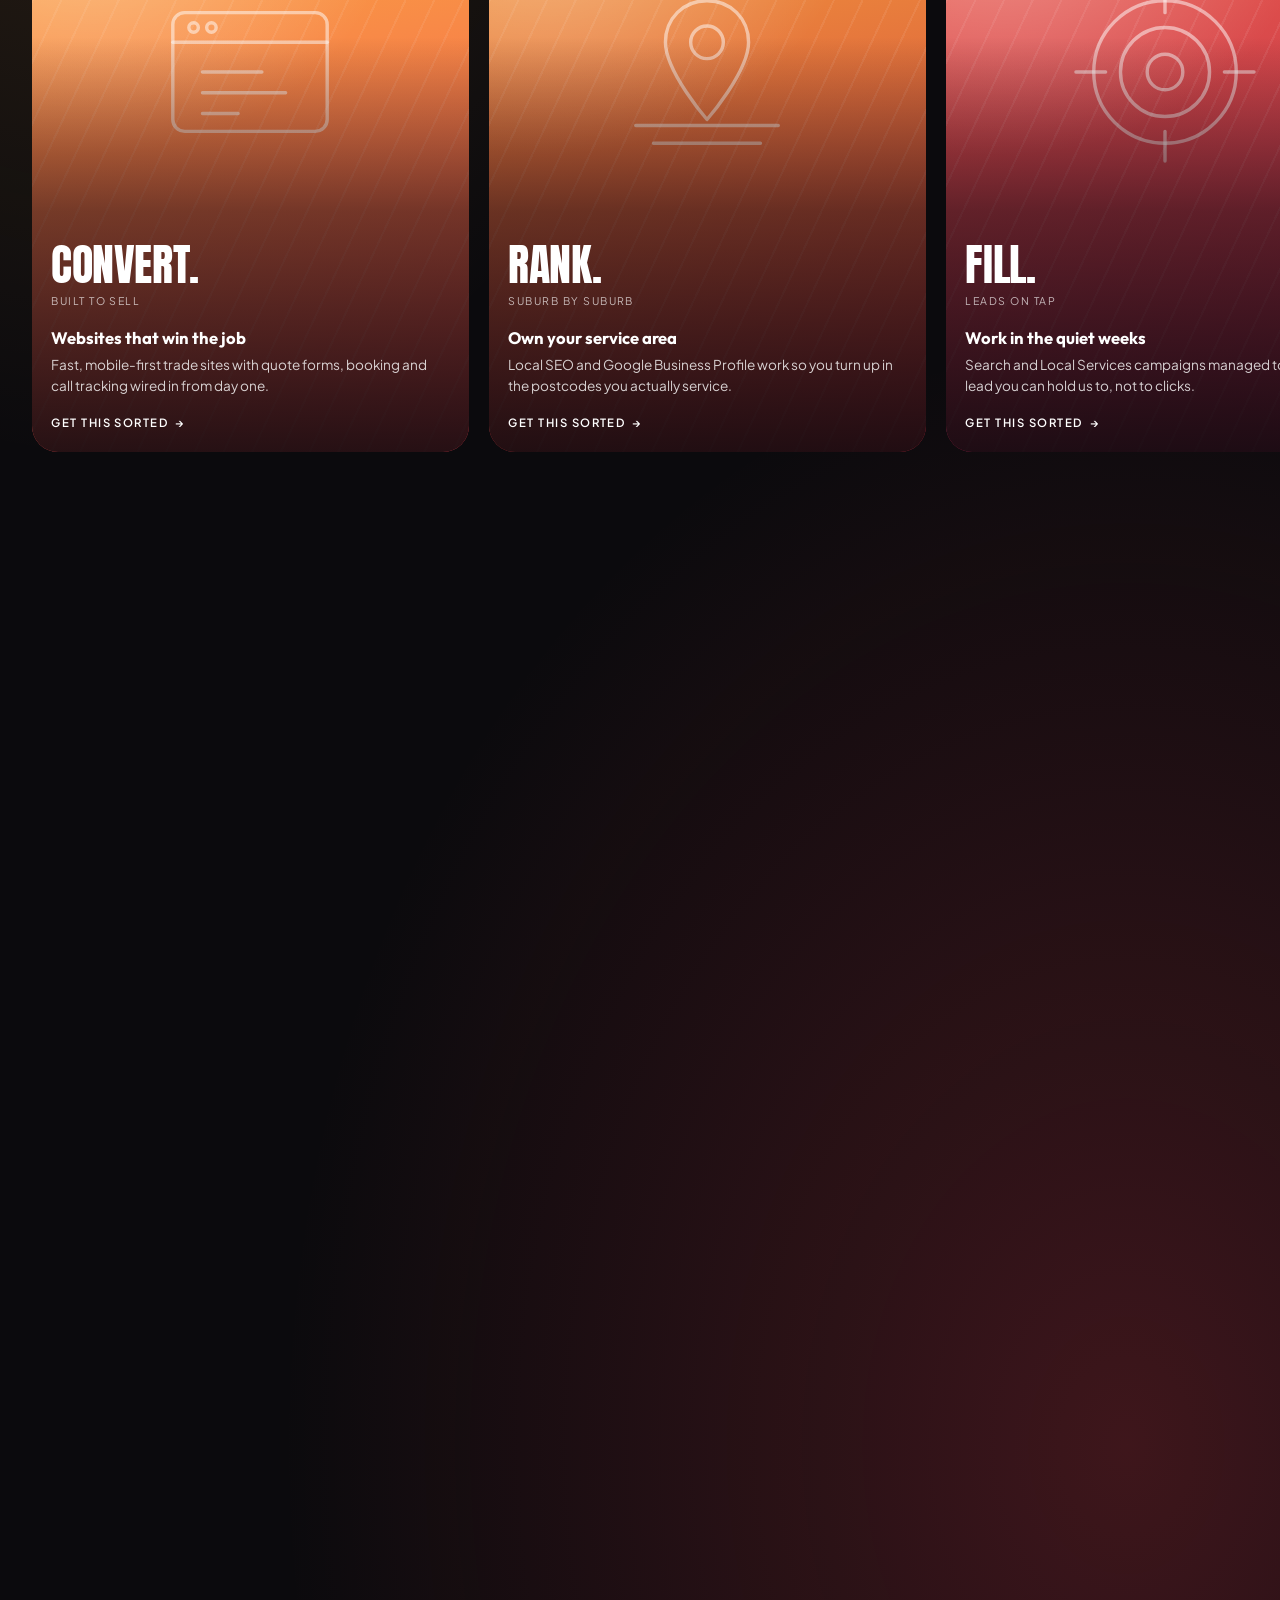
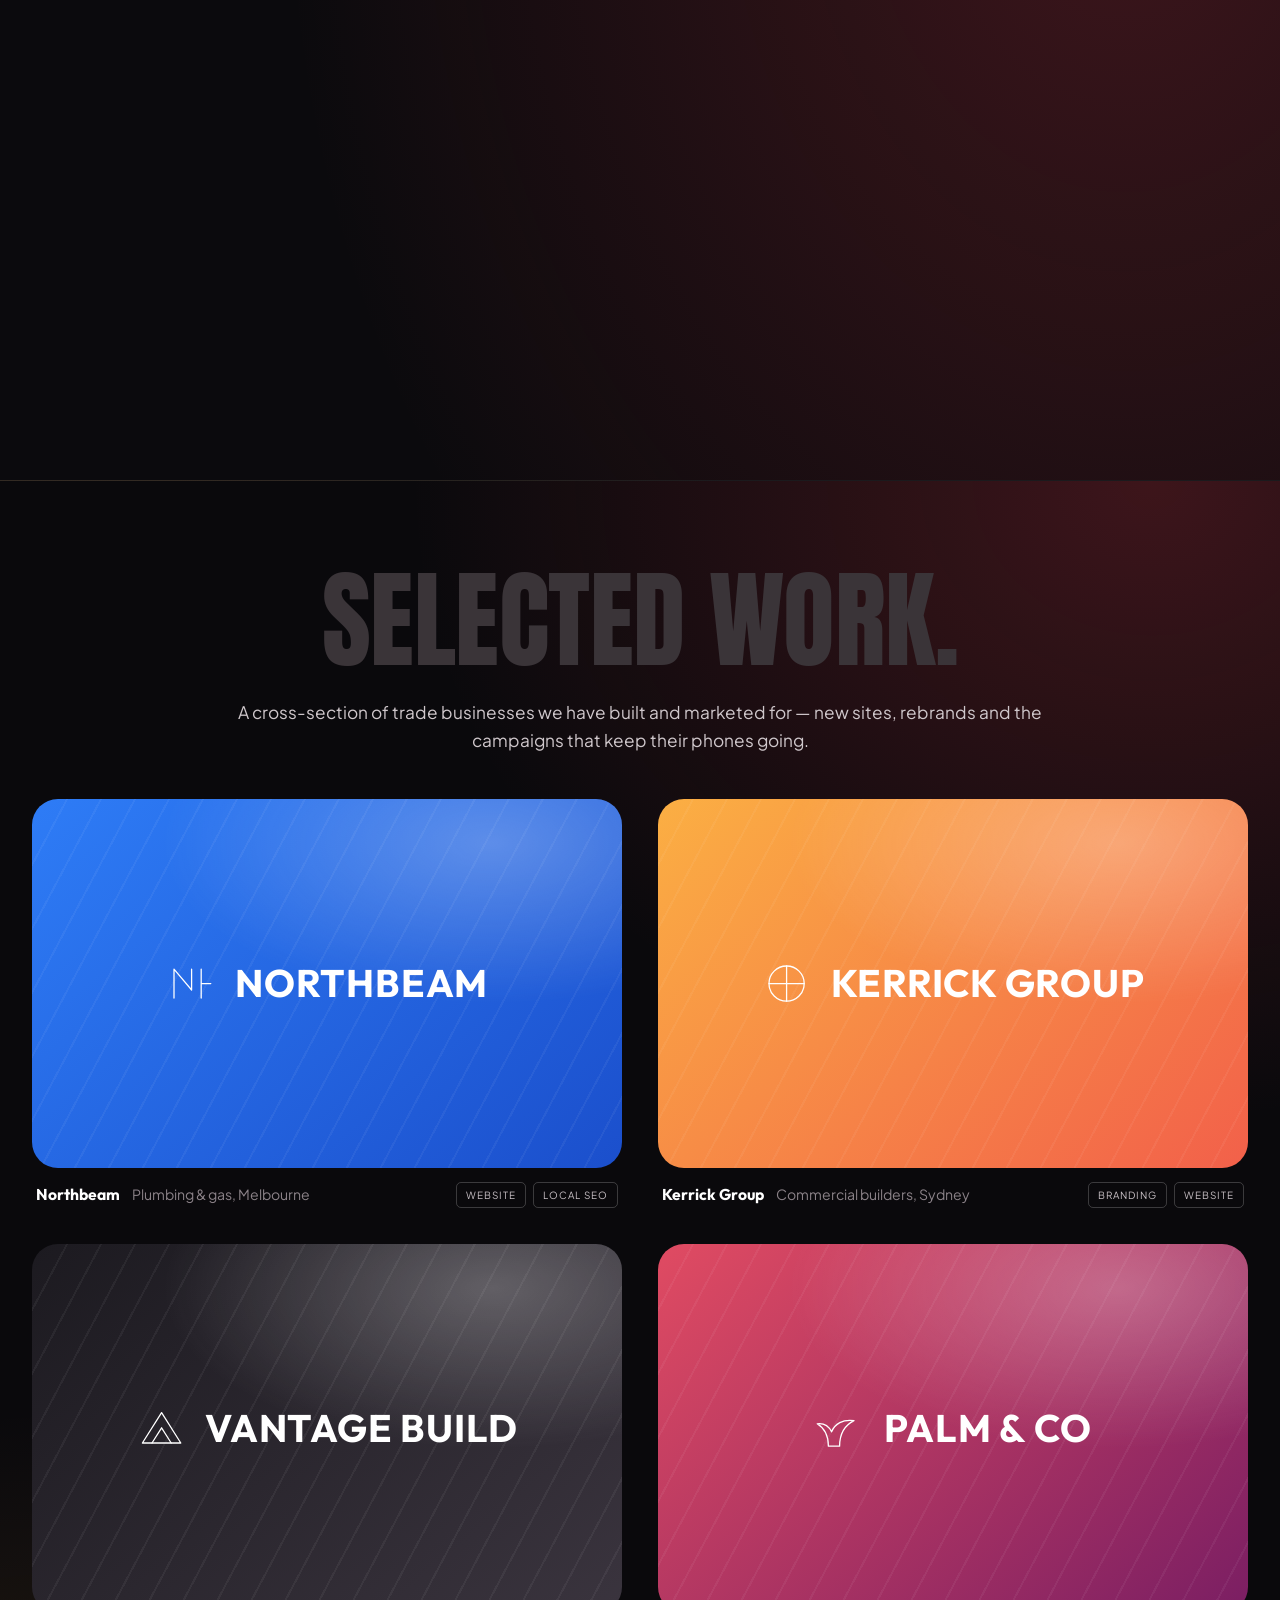
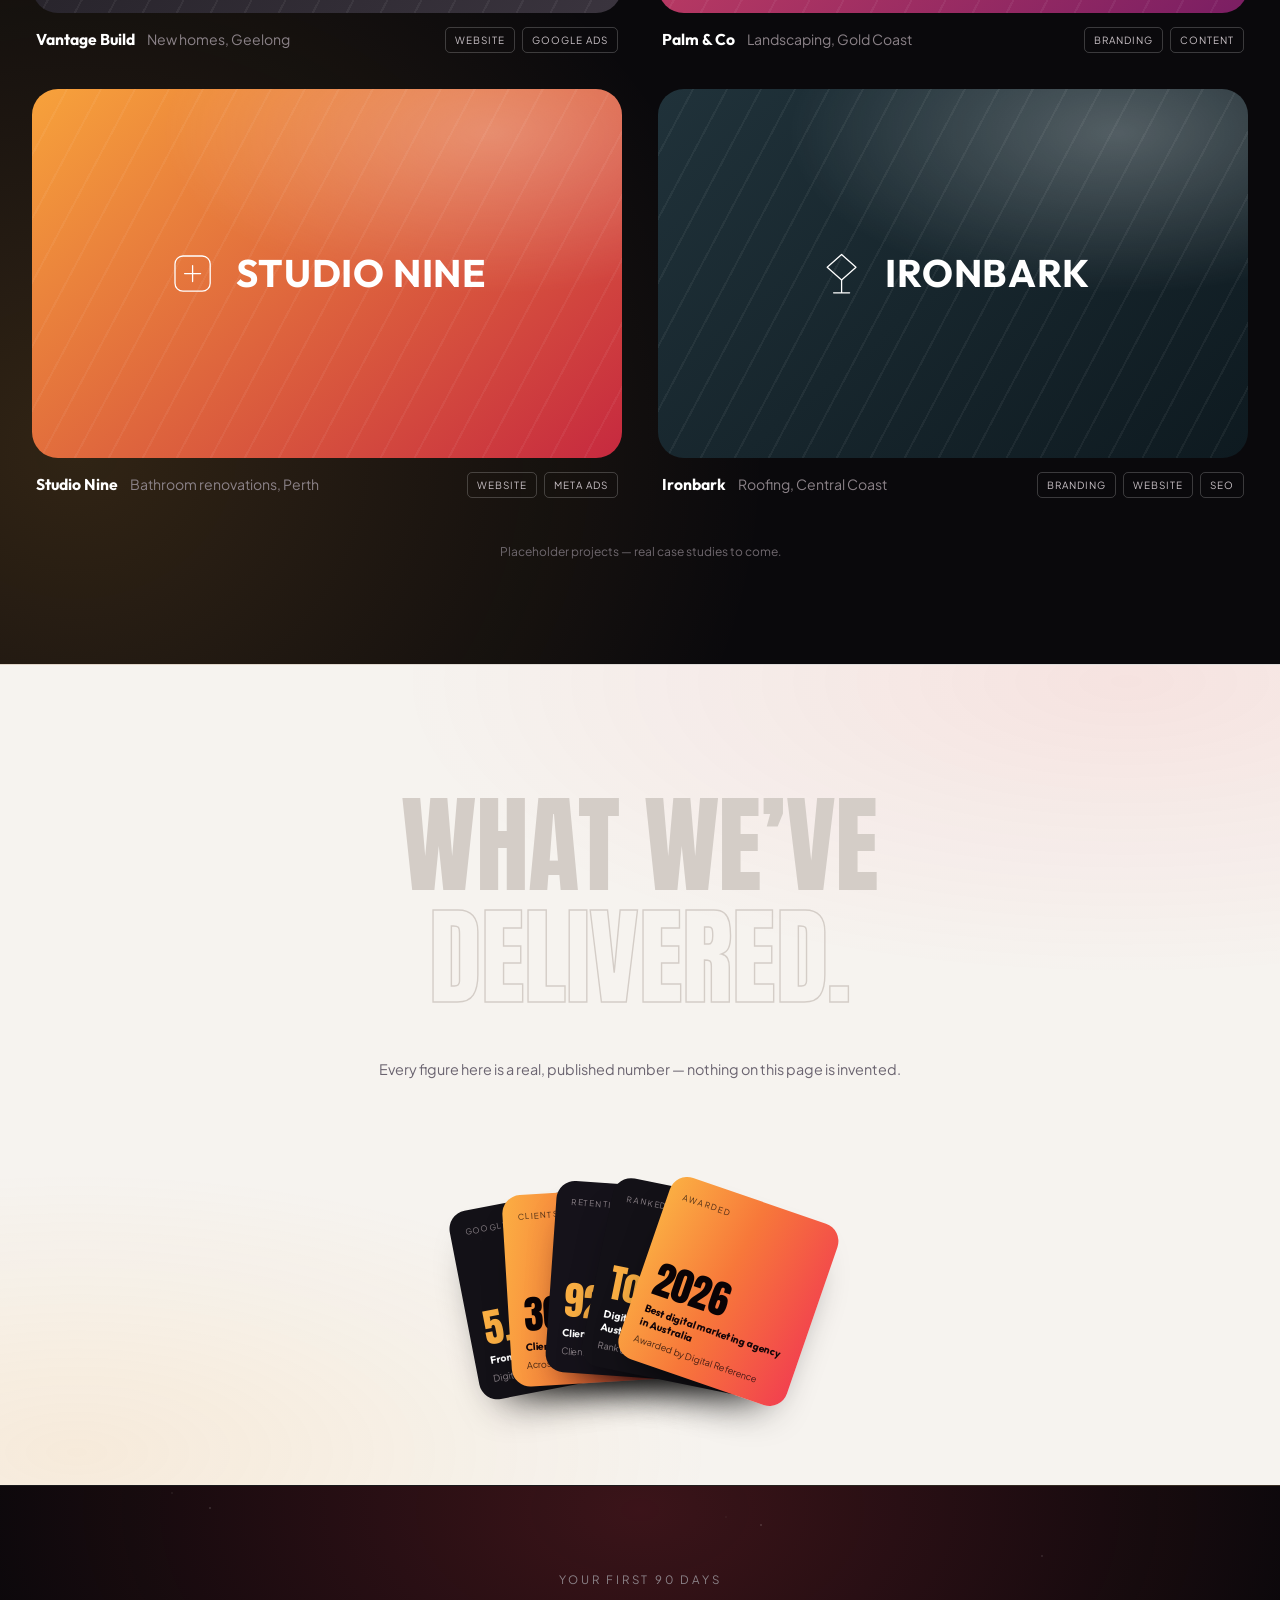
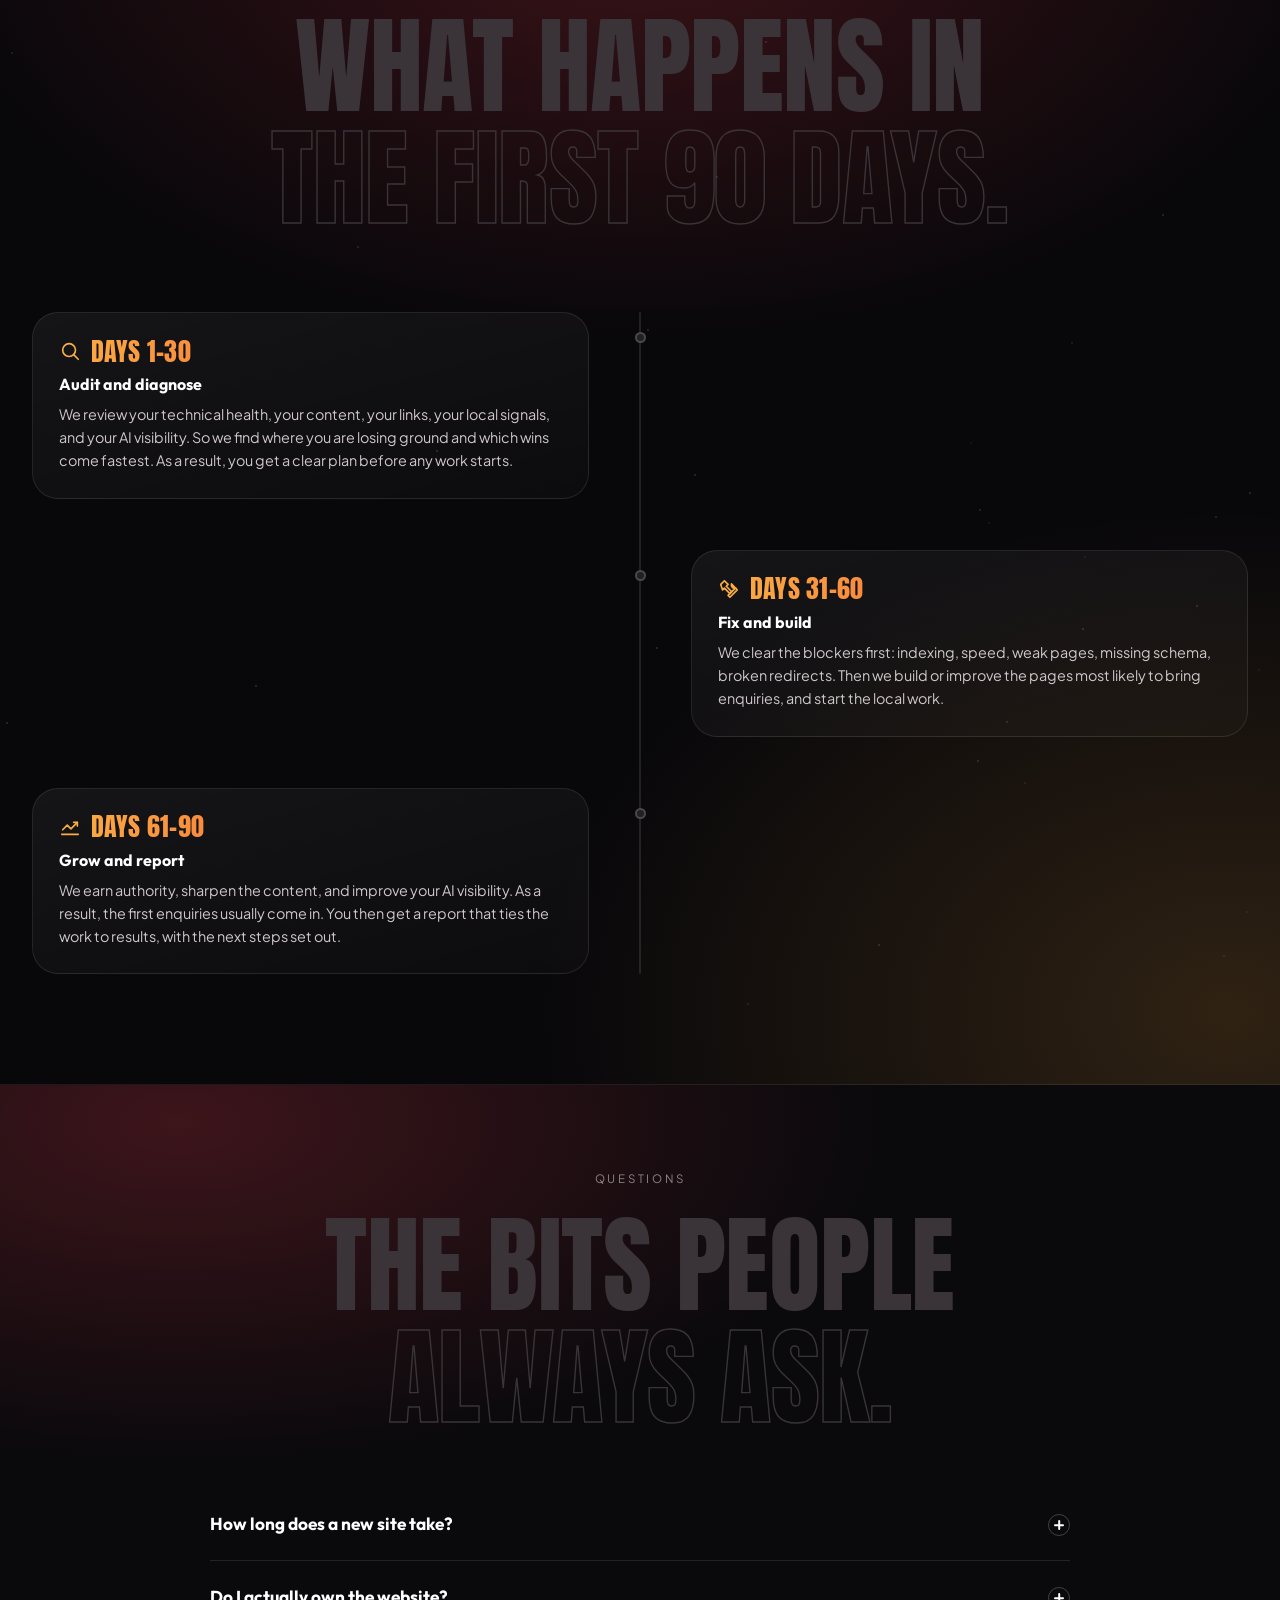
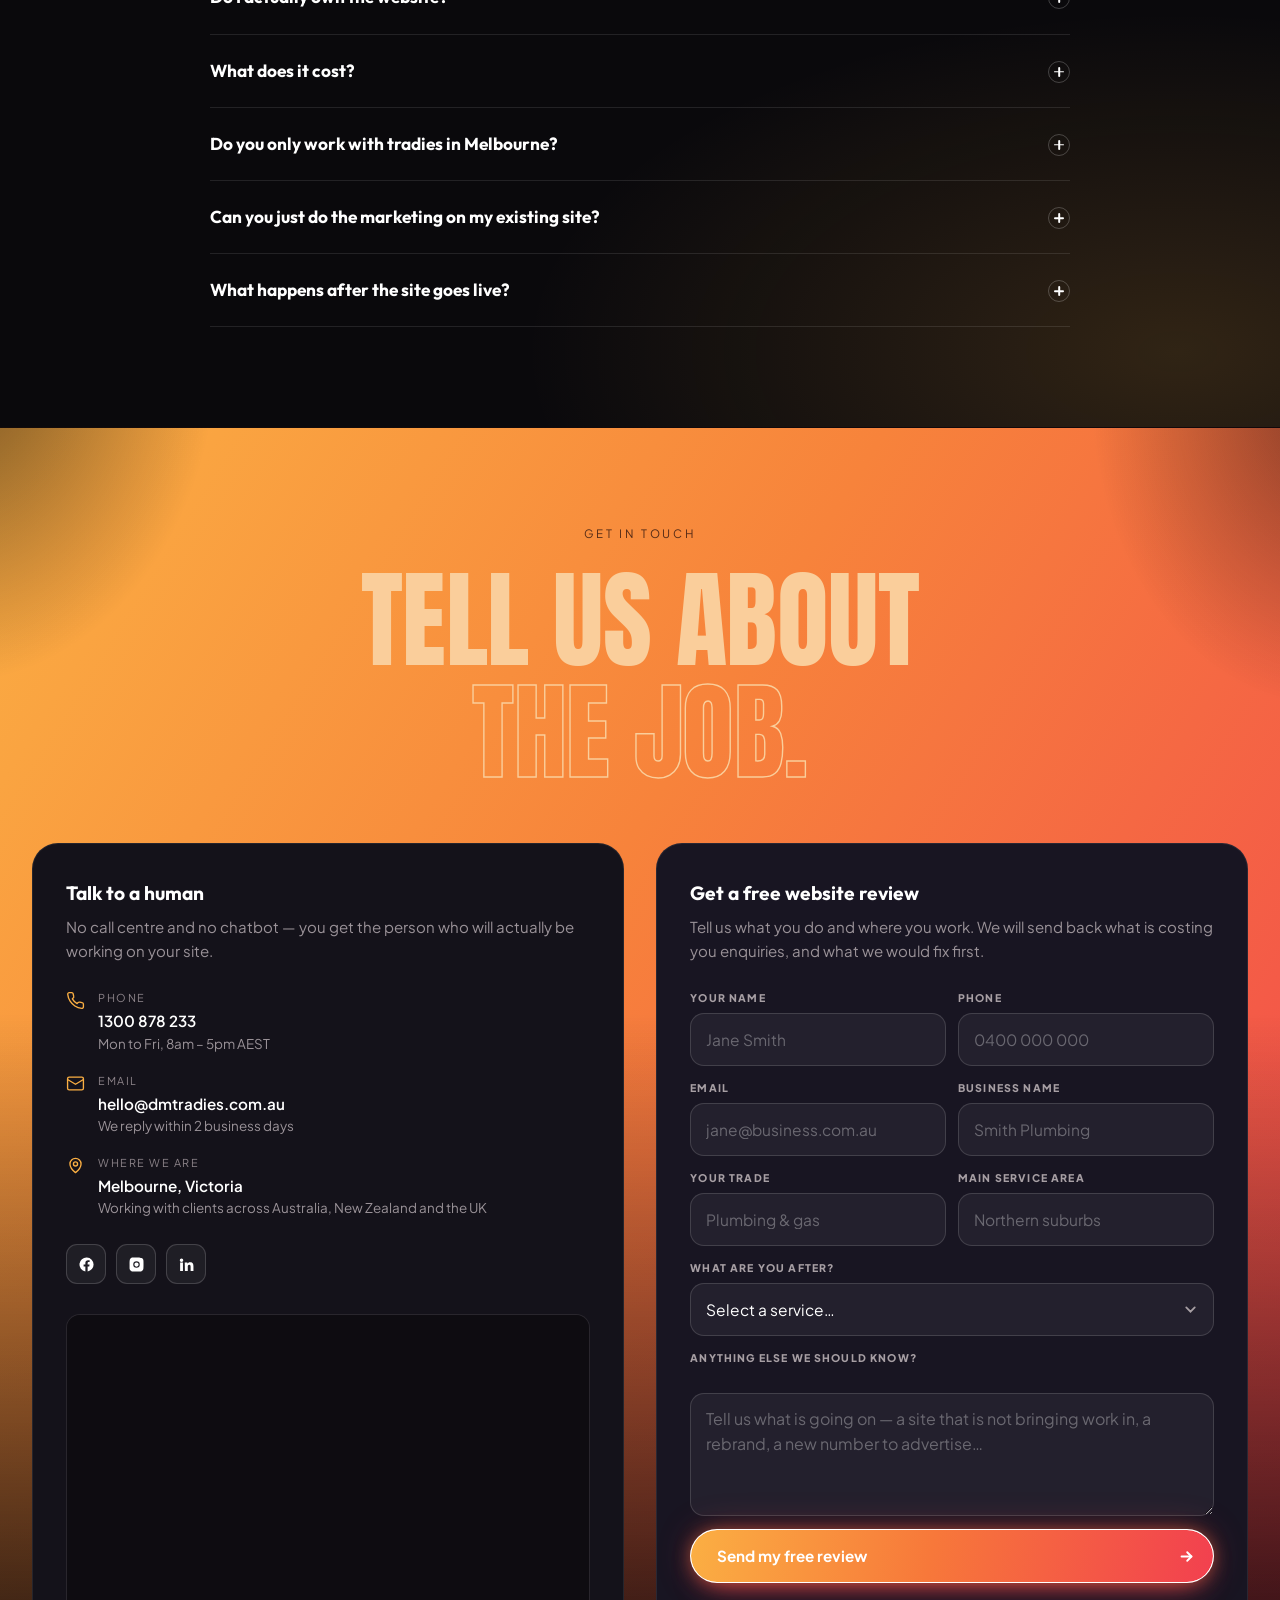
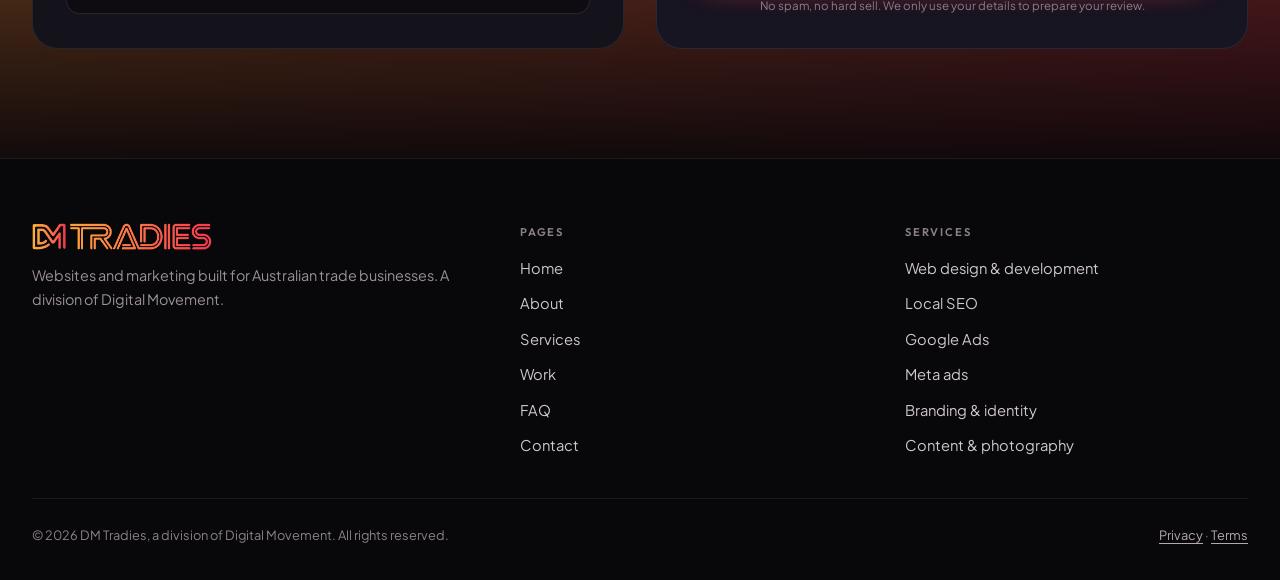
==== commit 1bbbdac5: "Services dropdown, and the wide layout starts at 1600px Services now opens a dropdown of the six ser" ====
--- a/index.html
+++ b/index.html
@@ -43,7 +43,20 @@
       <div class="nav-links" id="navLinks">
         <a href="index.html" class="active" aria-current="page">Home</a>
         <a href="about.html">About</a>
-        <a href="services.html">Services</a>
+        <div class="nav-item" data-sub>
+          <a href="services.html">Services</a>
+          <button class="nav-caret" type="button" aria-expanded="false" aria-controls="svcMenu"
+                  aria-label="Show services menu"><svg viewBox="0 0 24 24" fill="none" stroke="currentColor" stroke-width="2.4" stroke-linecap="round" stroke-linejoin="round" aria-hidden="true"><path d="m6 9 6 6 6-6"/></svg></button>
+          <div class="nav-sub" id="svcMenu">
+            <a href="services/web-design.html">Web design &amp; development<i>01</i></a>
+            <a href="services/local-seo.html">Local SEO<i>02</i></a>
+            <a href="services/google-ads.html">Google Ads<i>03</i></a>
+            <a href="services/meta-ads.html">Meta ads<i>04</i></a>
+            <a href="services/branding.html">Branding &amp; identity<i>05</i></a>
+            <a href="services/content-photography.html">Content &amp; photography<i>06</i></a>
+            <a class="nav-sub-all" href="services.html">All services<span aria-hidden="true">&rarr;</span></a>
+          </div>
+        </div>
         <a href="work.html">Work</a>
         <a href="faq.html">FAQ</a>
         <a href="contact.html">Contact</a>
@@ -68,7 +81,19 @@
   <div class="drawer-panel">
     <a class="dl" href="index.html" aria-current="page">Home <span>01</span></a>
     <a class="dl" href="about.html">About <span>02</span></a>
-    <a class="dl" href="services.html">Services <span>03</span></a>
+    <div class="dl-row" data-drawer-sub>
+      <a class="dl" href="services.html">Services <span>03</span></a>
+      <button class="dl-caret" type="button" aria-expanded="false" aria-controls="drawerSvc"
+              aria-label="Show services"><svg viewBox="0 0 24 24" fill="none" stroke="currentColor" stroke-width="2.4" stroke-linecap="round" stroke-linejoin="round" aria-hidden="true"><path d="m6 9 6 6 6-6"/></svg></button>
+    </div>
+    <div class="drawer-sub" id="drawerSvc"><div>
+        <a href="services/web-design.html">Web design &amp; development</a>
+        <a href="services/local-seo.html">Local SEO</a>
+        <a href="services/google-ads.html">Google Ads</a>
+        <a href="services/meta-ads.html">Meta ads</a>
+        <a href="services/branding.html">Branding &amp; identity</a>
+        <a href="services/content-photography.html">Content &amp; photography</a>
+    </div></div>
     <a class="dl" href="work.html">Work <span>04</span></a>
     <a class="dl" href="faq.html">FAQ <span>05</span></a>
     <a class="dl" href="contact.html">Contact <span>06</span></a>
@@ -786,6 +811,5 @@
     </div>
   </div>
 </footer>
-
 </body>
 </html>
--- a/assets/site.css
+++ b/assets/site.css
@@ -1106,6 +1106,80 @@
 }
 .skip-link:focus{top:12px}
 
+/* ---------- services dropdown ---------- */
+.nav-item{position:relative;display:flex;align-items:center}
+.nav-caret{
+  display:none;background:none;border:0;padding:6px 6px 6px 2px;margin-left:-6px;
+  color:rgba(255,255,255,.6);cursor:pointer;line-height:0;border-radius:8px;
+}
+.nav-caret svg{width:13px;height:13px;transition:transform .28s cubic-bezier(.2,.7,.3,1)}
+.nav-caret:hover{color:#fff}
+.nav-caret:focus-visible{outline:2px solid var(--amber);outline-offset:2px}
+.nav-item.open .nav-caret svg{transform:rotate(180deg)}
+.nav-item.open .nav-caret{color:var(--amber)}
+
+.nav-sub{
+  position:absolute;top:calc(100% + 10px);left:-10px;z-index:90;
+  min-width:268px;padding:8px;border-radius:16px;
+  background:rgba(16,14,20,.97);border:1px solid rgba(255,255,255,.12);
+  box-shadow:0 26px 54px -22px rgba(0,0,0,.9);
+  opacity:0;visibility:hidden;transform:translateY(-6px);
+  transition:opacity .22s ease,transform .22s cubic-bezier(.2,.7,.3,1),visibility .22s;
+}
+@supports (backdrop-filter:blur(1px)){.nav-sub{backdrop-filter:blur(14px)}}
+/* a strip above the panel so the pointer can travel into it without a gap */
+.nav-sub::before{content:"";position:absolute;left:0;right:0;top:-12px;height:12px}
+.nav-item.open .nav-sub{opacity:1;visibility:visible;transform:none}
+.nav-sub a{
+  display:flex;align-items:center;justify-content:space-between;gap:12px;
+  padding:10px 13px;border-radius:10px;
+  font-size:.9rem;font-weight:500;color:rgba(255,255,255,.82);white-space:nowrap;
+  transition:background .2s ease,color .2s ease;
+}
+.nav-sub a:hover,.nav-sub a:focus-visible{background:rgba(255,255,255,.08);color:#fff}
+.nav-sub a[aria-current="page"]{color:var(--amber)}
+.nav-sub a i{
+  font-style:normal;font-size:.7rem;letter-spacing:.06em;color:#7E767C;
+  font-family:'Outfit',sans-serif;font-weight:600;
+}
+.nav-sub .nav-sub-all{
+  margin-top:6px;padding-top:12px;border-top:1px solid rgba(255,255,255,.1);
+  border-radius:0 0 10px 10px;color:var(--amber);font-weight:600;
+}
+@media (min-width:1080px){.nav-caret{display:inline-flex}}
+@media (prefers-reduced-motion:reduce){
+  .nav-sub{transition:none}
+  .nav-caret svg{transition:none}
+}
+
+/* ---------- drawer submenu ---------- */
+.dl-row{display:flex;align-items:center}
+.dl-row .dl{flex:1}
+.dl-caret{
+  background:none;border:0;padding:10px 6px;color:rgba(255,255,255,.55);cursor:pointer;
+  line-height:0;border-radius:8px;
+}
+.dl-caret svg{width:16px;height:16px;transition:transform .28s cubic-bezier(.2,.7,.3,1)}
+.dl-caret:focus-visible{outline:2px solid var(--amber);outline-offset:2px}
+.dl-row.open .dl-caret{color:var(--amber)}
+.dl-row.open .dl-caret svg{transform:rotate(180deg)}
+.drawer-sub{
+  display:grid;grid-template-rows:0fr;
+  transition:grid-template-rows .32s cubic-bezier(.2,.7,.3,1);
+}
+.drawer-sub > div{overflow:hidden;min-height:0}
+.dl-row.open + .drawer-sub{grid-template-rows:1fr}
+.drawer-sub a{
+  display:block;padding:9px 0 9px 16px;margin-left:4px;
+  border-left:2px solid rgba(255,255,255,.14);
+  font-size:.92rem;color:rgba(255,255,255,.7);
+}
+.drawer-sub a:hover,.drawer-sub a[aria-current="page"]{color:var(--amber);border-left-color:var(--amber)}
+@media (prefers-reduced-motion:reduce){
+  .drawer-sub{transition:none}
+  .dl-caret svg{transition:none}
+}
+
 /* ---------- inner page header ---------- */
 .page-head{
   position:relative;overflow:hidden;
@@ -1361,7 +1435,7 @@
   :root{--wrap:1440px;--pad:32px}
   .hero-inner{grid-template-columns:1.12fr .88fr;gap:70px}
 }
-@media (min-width:1920px){
+@media (min-width:1600px){
   :root{--wrap:1880px;--pad:40px}
   .hero-inner{gap:96px}
 }
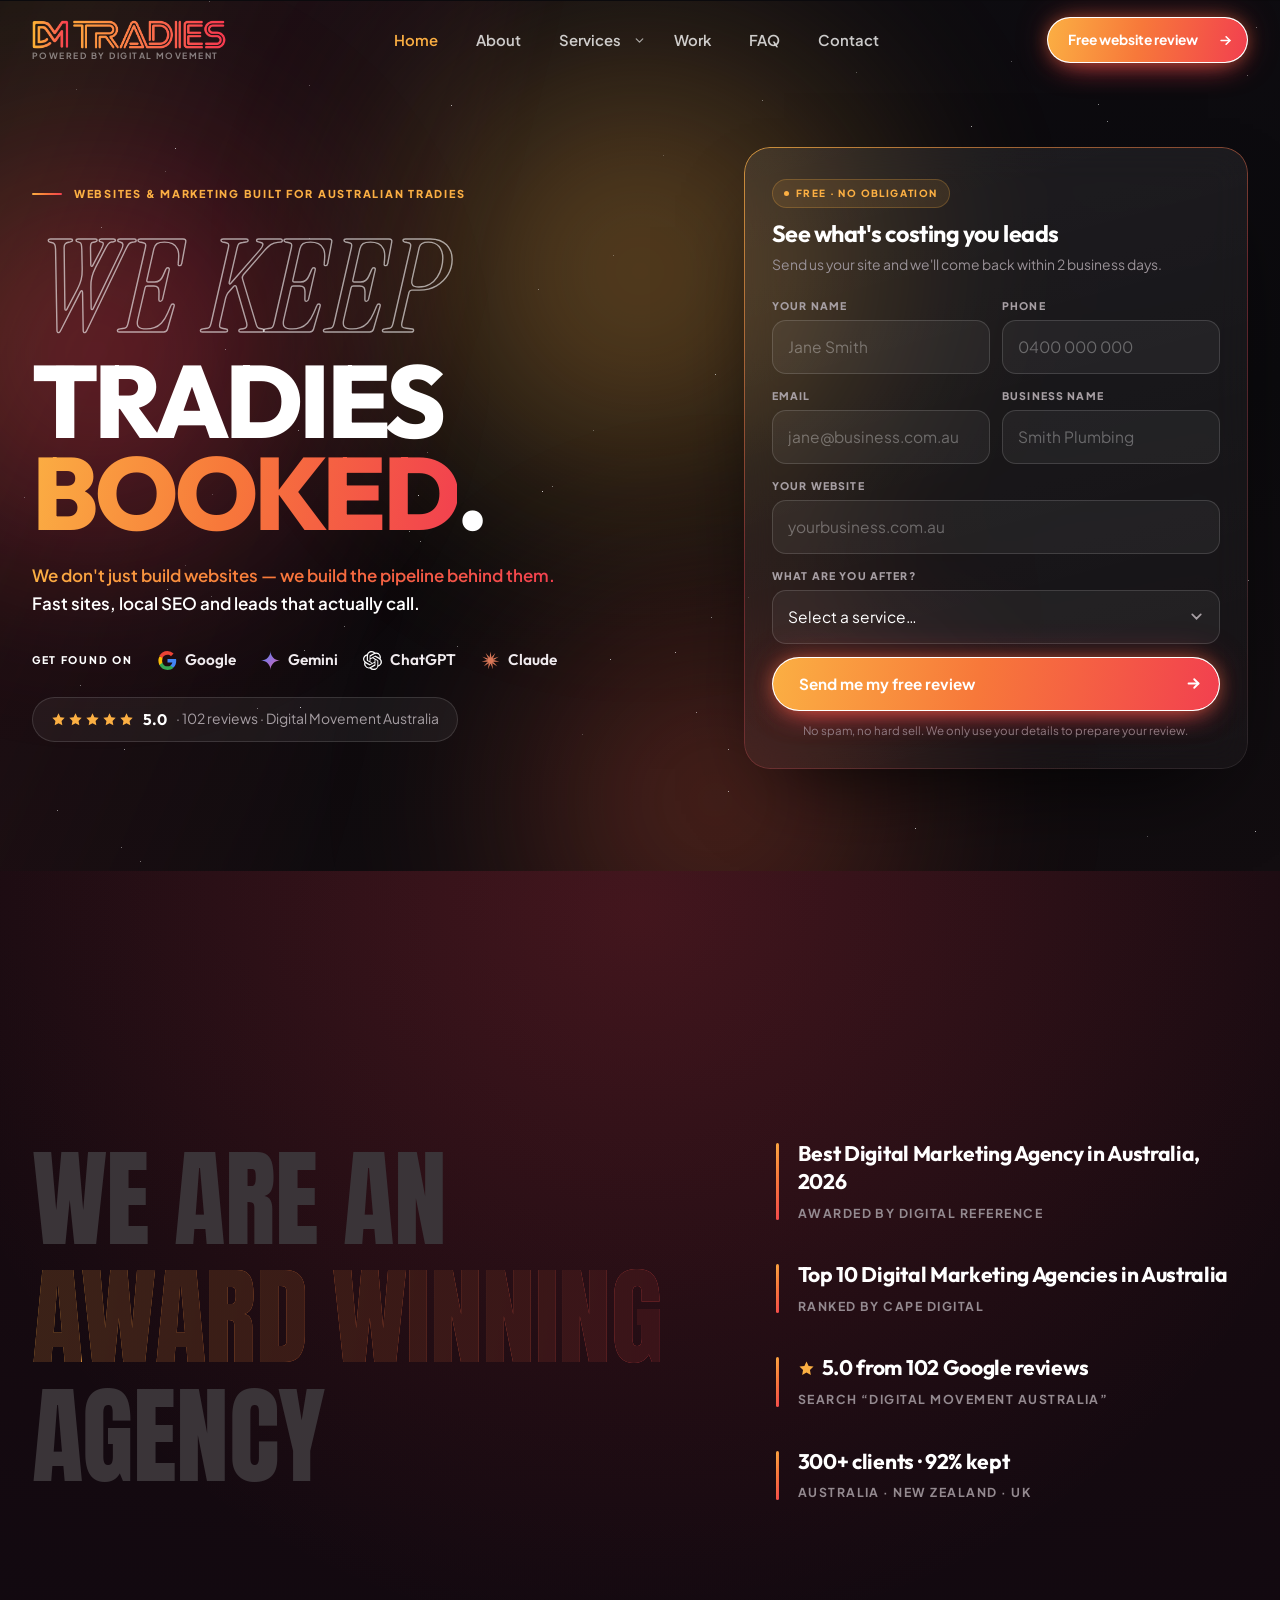
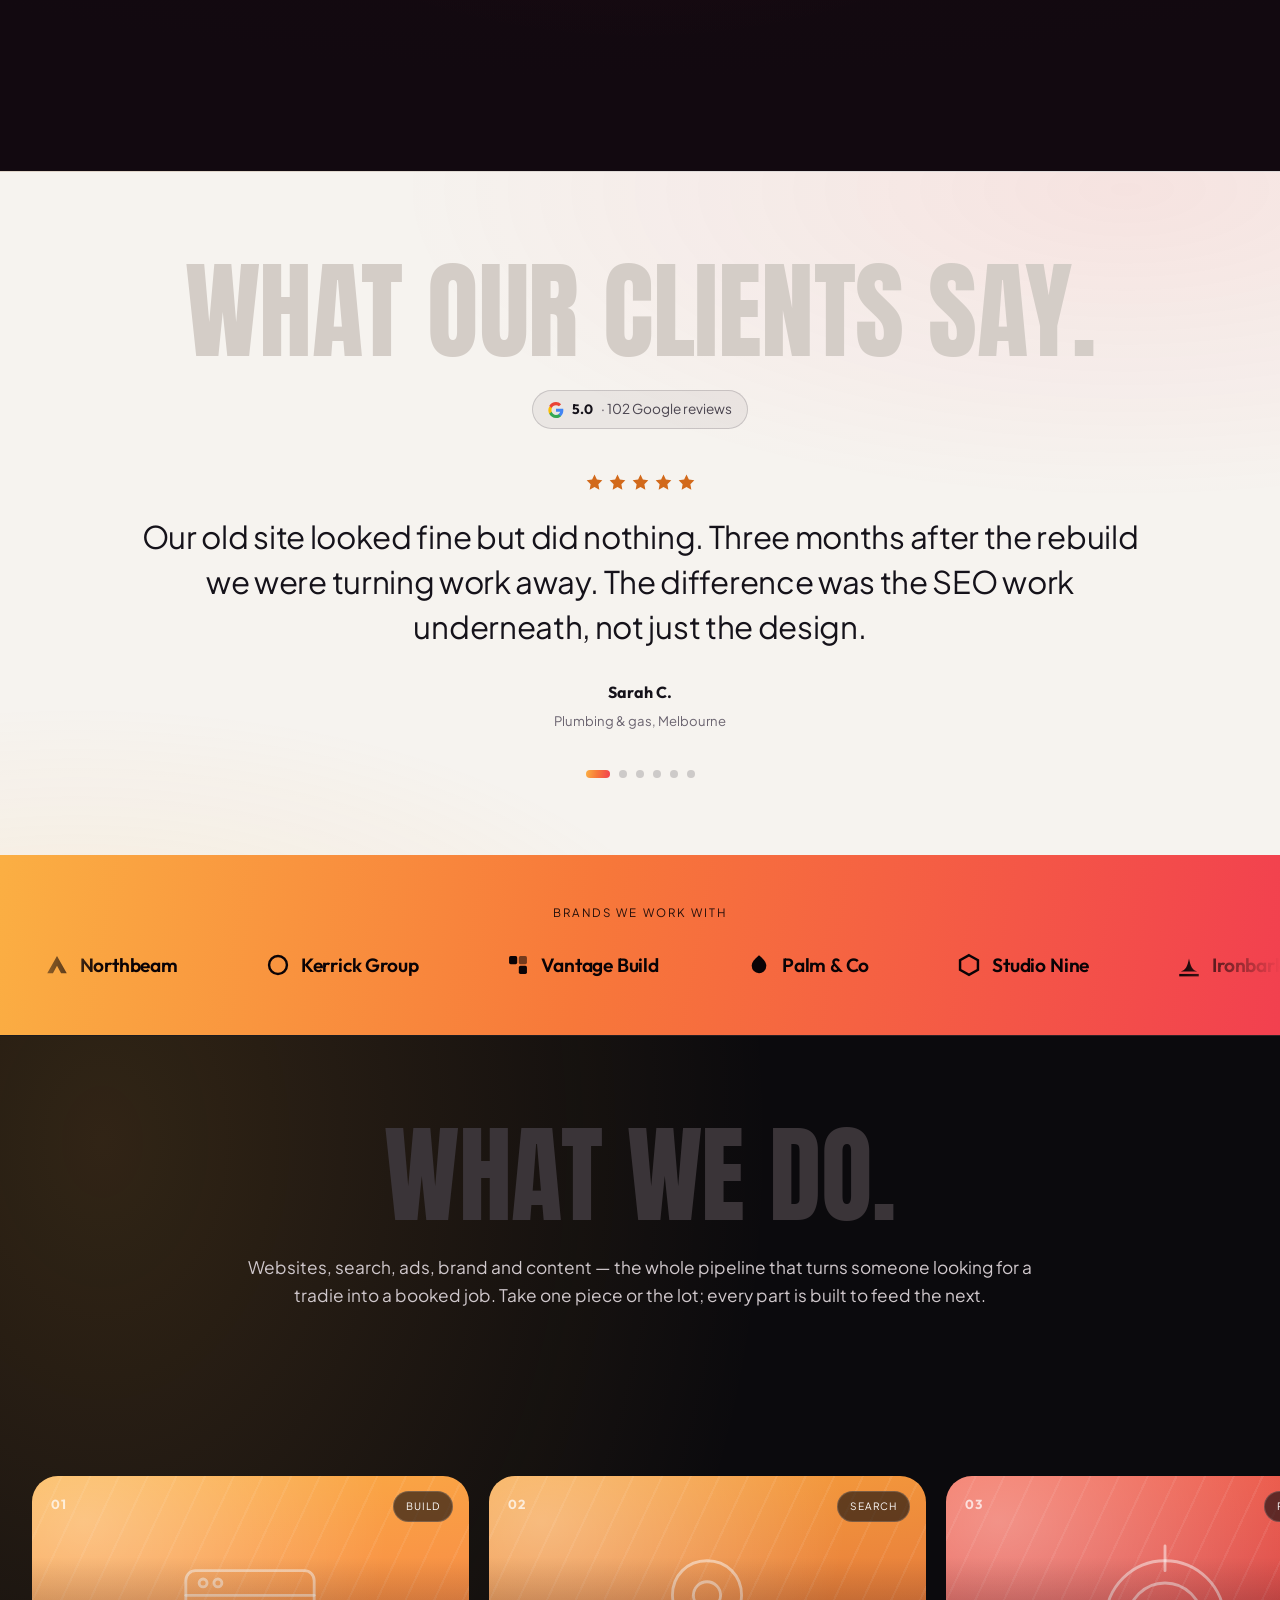
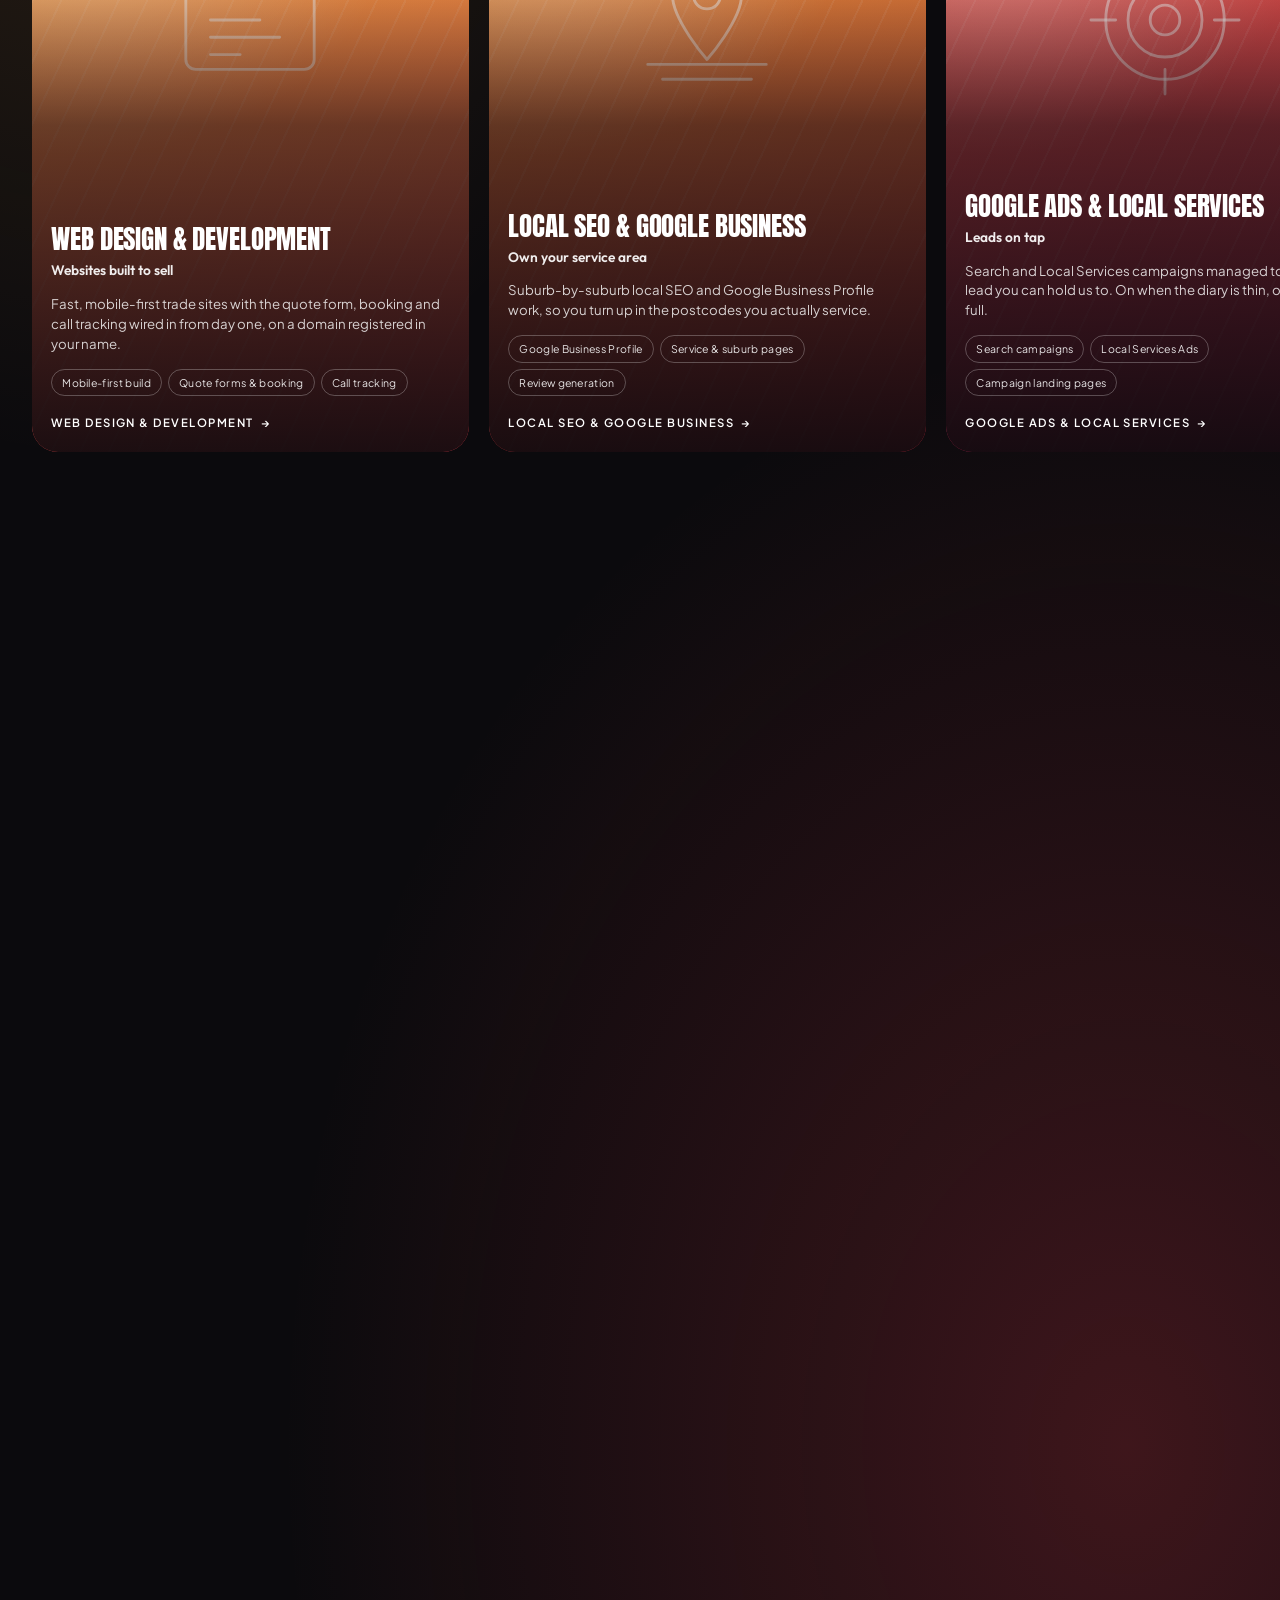
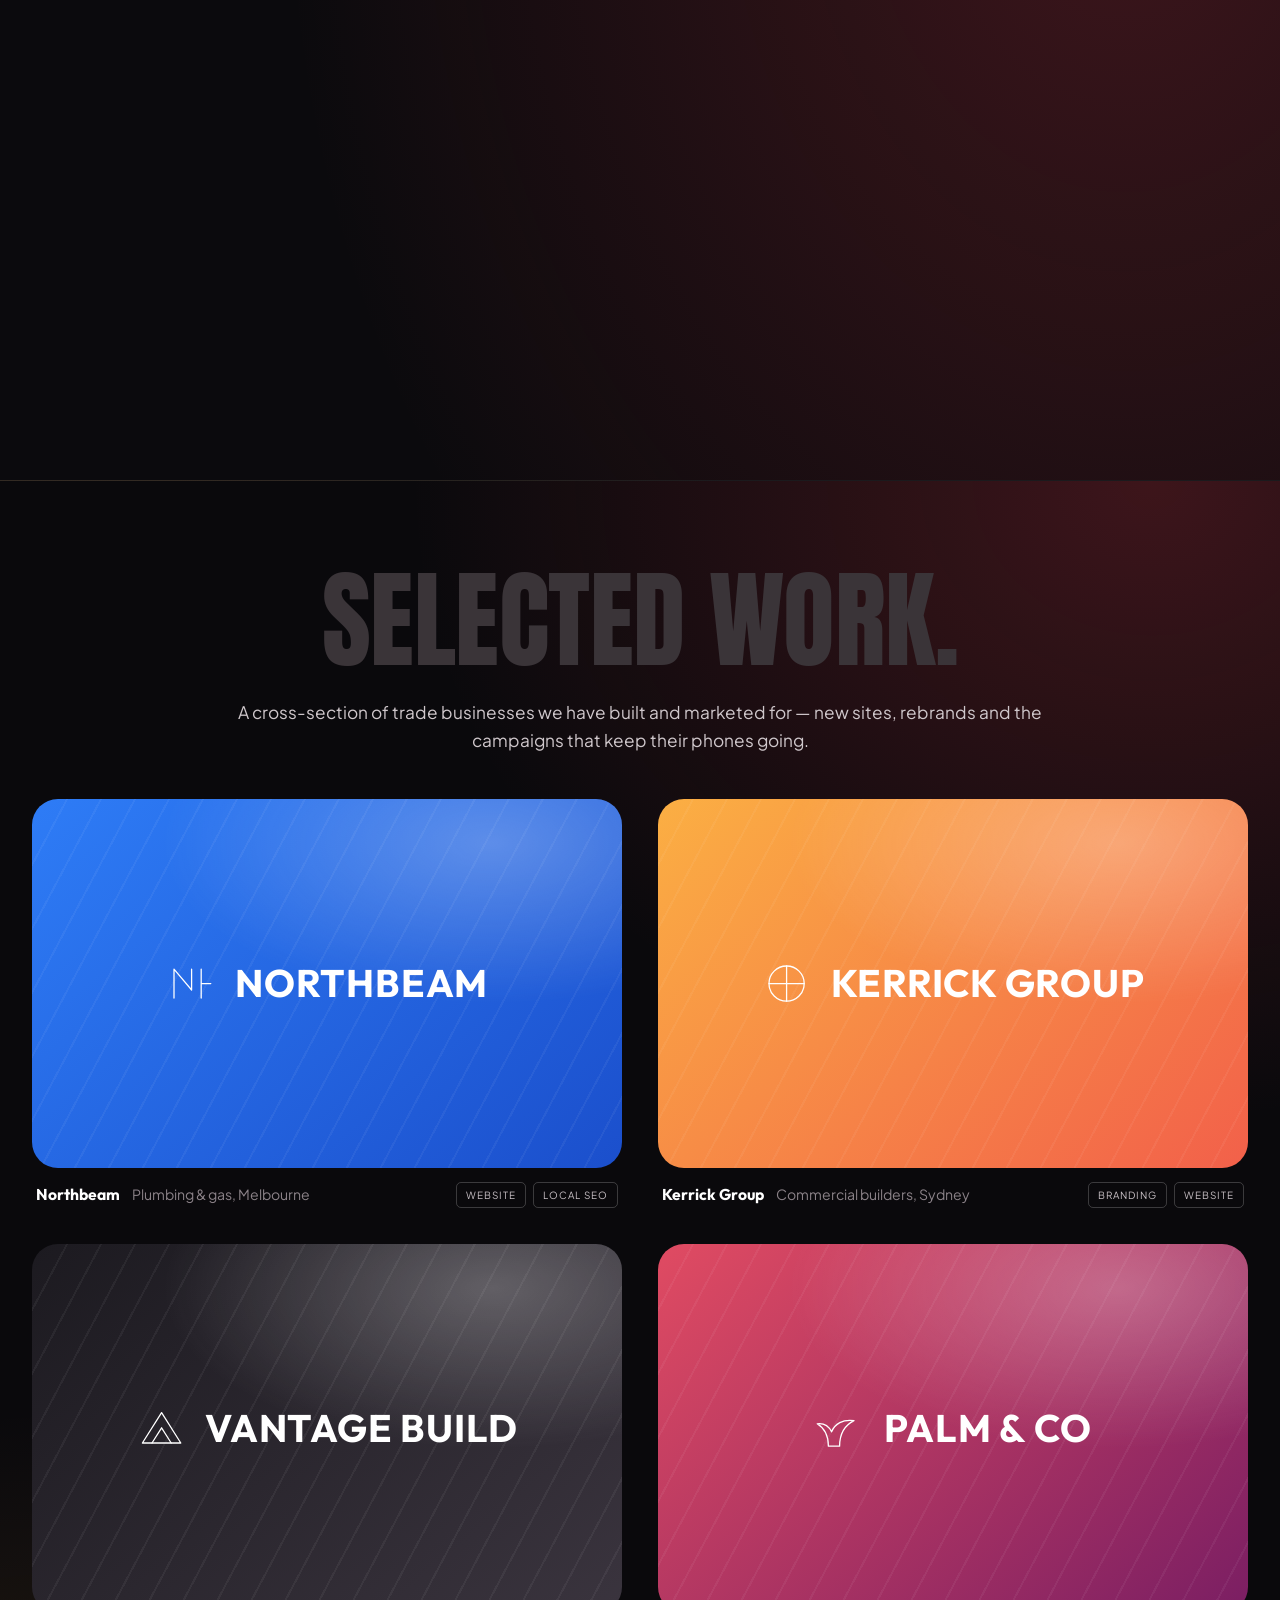
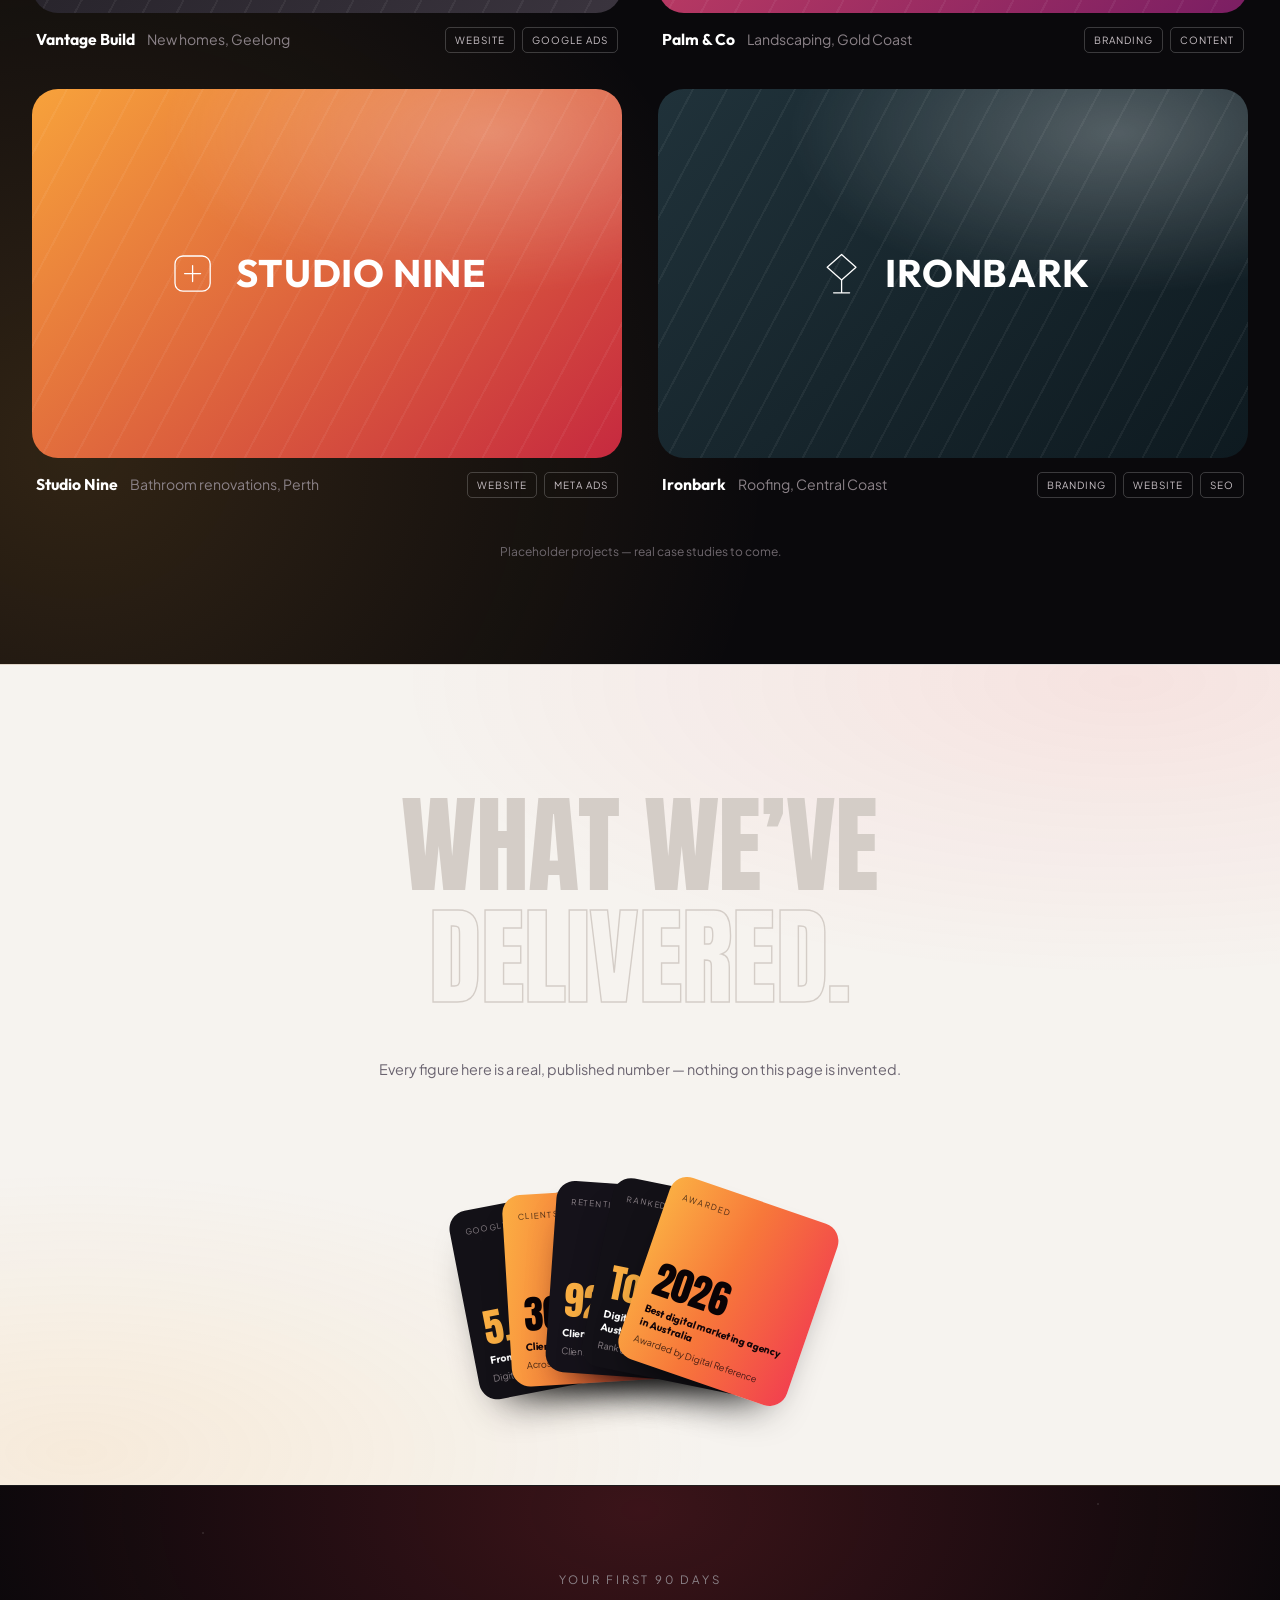
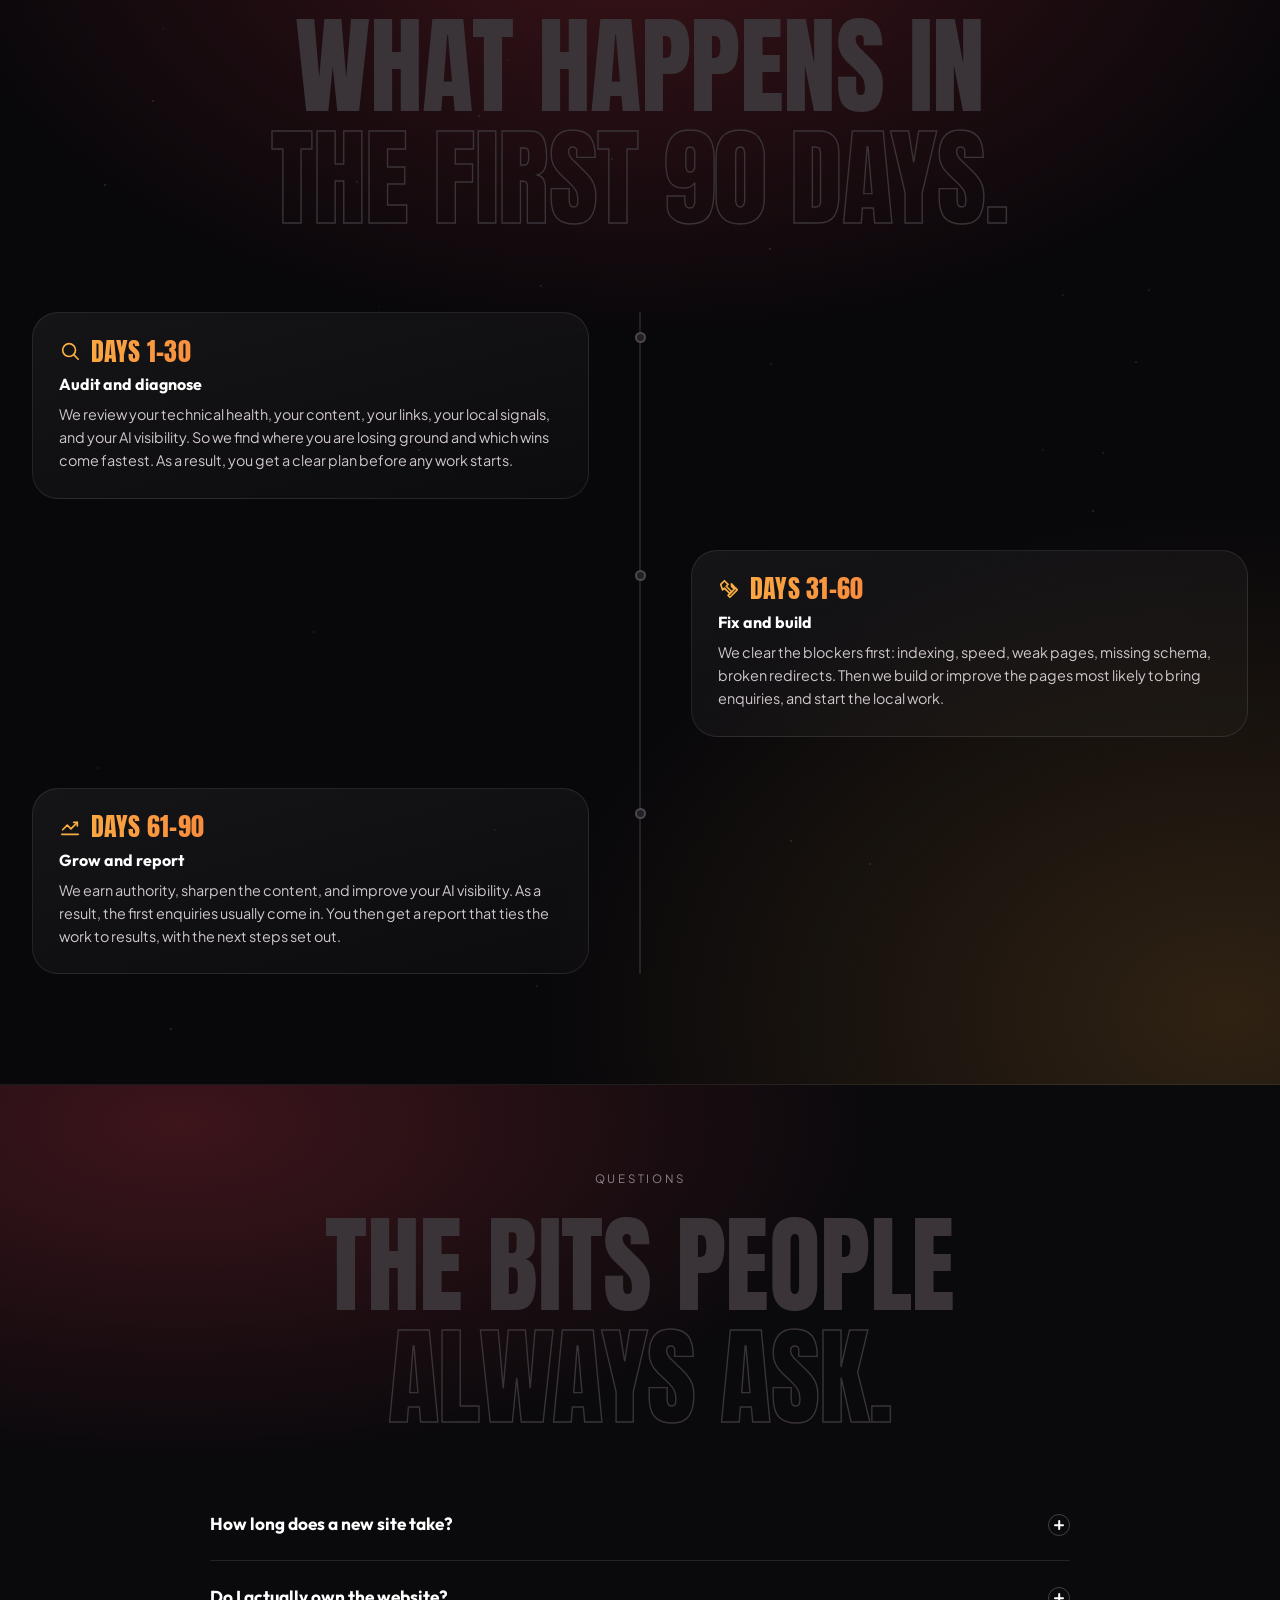
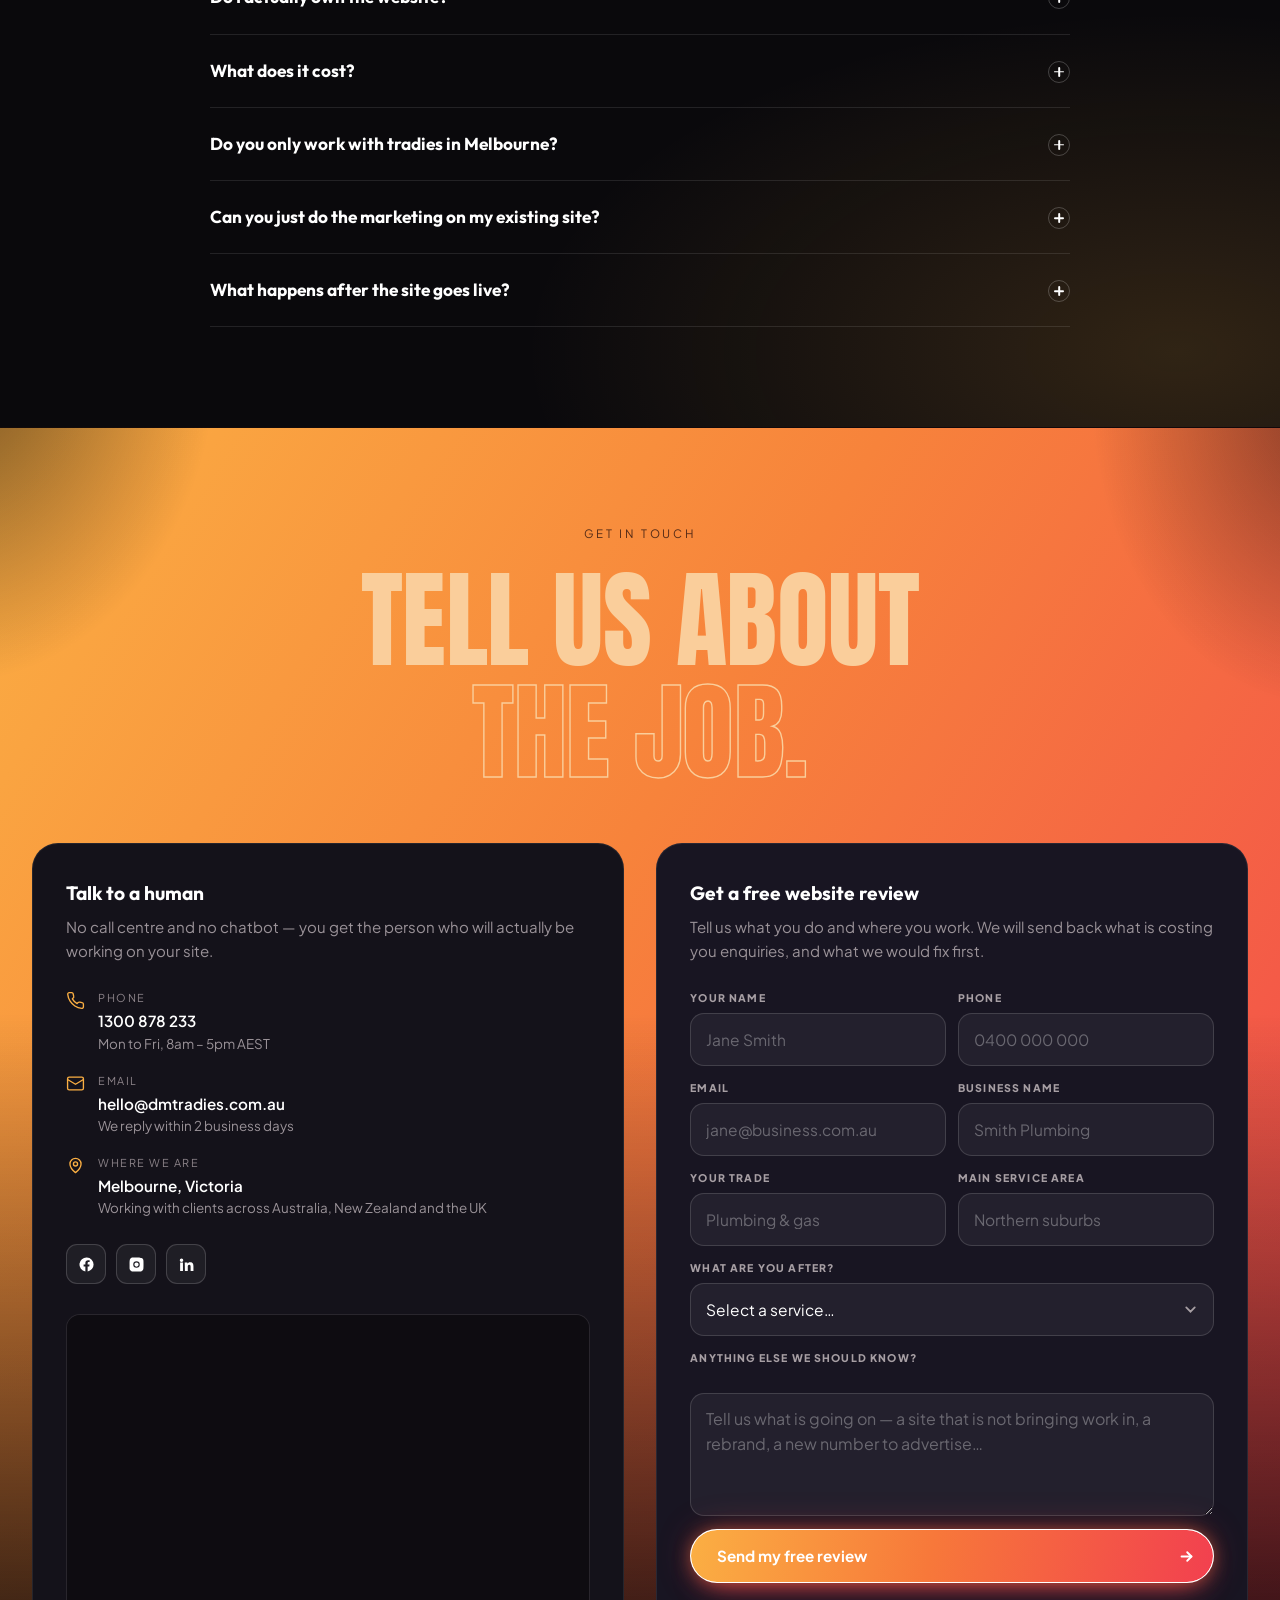
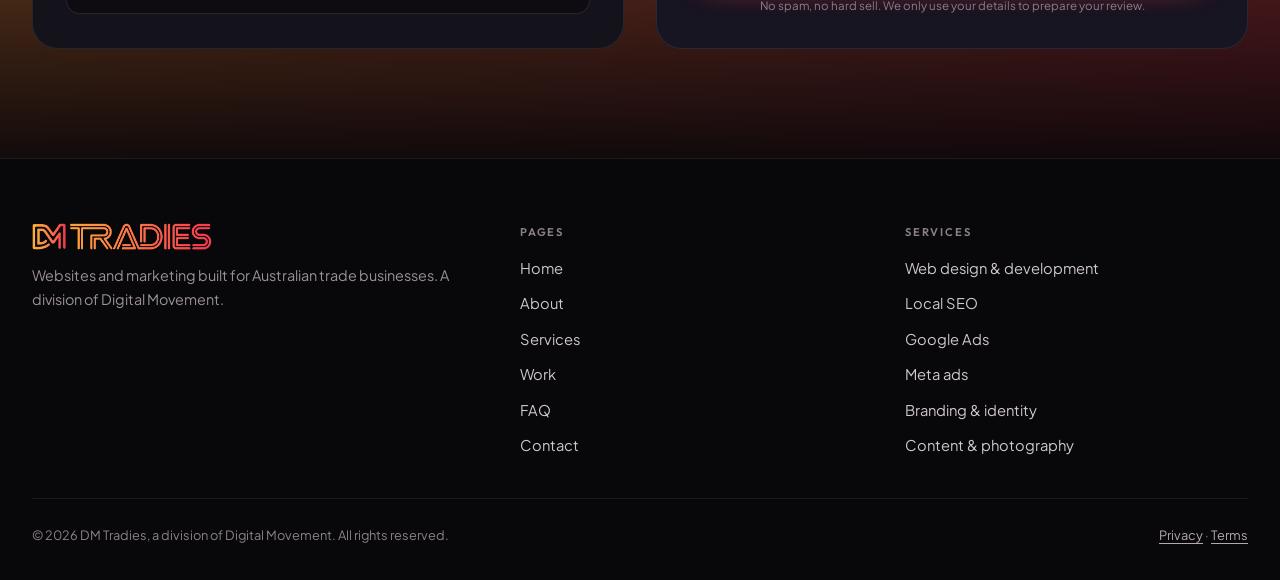
==== commit 07feb42c: "Name the services on the home page cards The cards led with a one-word verb — Convert. Rank. Fill. —" ====
--- a/index.html
+++ b/index.html
@@ -373,62 +373,62 @@
         <article class="wd-card" style="--c1:#FBAF43;--c2:#F2404F">
           <svg class="wd-glyph" viewBox="0 0 64 64" aria-hidden="true"><rect x="6" y="12" width="52" height="40" rx="4"/><path d="M6 22h52"/><circle cx="13" cy="17" r="1.6"/><circle cx="19" cy="17" r="1.6"/><path d="M16 32h20M16 39h28M16 46h12"/></svg>
           <span class="wd-num">01</span>
-          <span class="wd-tag">Web design · Development</span>
-          <p class="wd-punch">Convert.</p>
-          <p class="wd-punch-label">Built to sell</p>
-          <h3>Websites that win the job</h3>
-          <p class="wd-desc">Fast, mobile-first trade sites with quote forms, booking and call tracking wired in from day one.</p>
-          <a class="wd-link" href="contact.html">Get this sorted <span aria-hidden="true">&rarr;</span></a>
+          <span class="wd-tag">Build</span>
+          <h3 class="wd-title">Web design &amp; development</h3>
+          <p class="wd-lede">Websites built to sell</p>
+          <p class="wd-desc">Fast, mobile-first trade sites with the quote form, booking and call tracking wired in from day one, on a domain registered in your name.</p>
+          <ul class="wd-points"><li>Mobile-first build</li><li>Quote forms &amp; booking</li><li>Call tracking</li></ul>
+          <a class="wd-link" href="services/web-design.html">Web design &amp; development <span aria-hidden="true">&rarr;</span></a>
         </article>
         <article class="wd-card" style="--c1:#F7A23B;--c2:#C6293F">
           <svg class="wd-glyph" viewBox="0 0 64 64" aria-hidden="true"><path d="M32 8c-8 0-14 6-14 14 0 10 14 26 14 26s14-16 14-26c0-8-6-14-14-14z"/><circle cx="32" cy="22" r="5.5"/><path d="M8 50h48M14 56h36"/></svg>
           <span class="wd-num">02</span>
-          <span class="wd-tag">Local SEO · Google Business</span>
-          <p class="wd-punch">Rank.</p>
-          <p class="wd-punch-label">Suburb by suburb</p>
-          <h3>Own your service area</h3>
-          <p class="wd-desc">Local SEO and Google Business Profile work so you turn up in the postcodes you actually service.</p>
-          <a class="wd-link" href="contact.html">Get this sorted <span aria-hidden="true">&rarr;</span></a>
+          <span class="wd-tag">Search</span>
+          <h3 class="wd-title">Local SEO &amp; Google Business</h3>
+          <p class="wd-lede">Own your service area</p>
+          <p class="wd-desc">Suburb-by-suburb local SEO and Google Business Profile work, so you turn up in the postcodes you actually service.</p>
+          <ul class="wd-points"><li>Google Business Profile</li><li>Service &amp; suburb pages</li><li>Review generation</li></ul>
+          <a class="wd-link" href="services/local-seo.html">Local SEO &amp; Google Business <span aria-hidden="true">&rarr;</span></a>
         </article>
         <article class="wd-card" style="--c1:#F2604A;--c2:#A81E4E">
           <svg class="wd-glyph" viewBox="0 0 64 64" aria-hidden="true"><circle cx="32" cy="32" r="24"/><circle cx="32" cy="32" r="15"/><circle cx="32" cy="32" r="6"/><path d="M32 2v10M32 52v10M2 32h10M52 32h10"/></svg>
           <span class="wd-num">03</span>
-          <span class="wd-tag">Google Ads · Local Services</span>
-          <p class="wd-punch">Fill.</p>
-          <p class="wd-punch-label">Leads on tap</p>
-          <h3>Work in the quiet weeks</h3>
-          <p class="wd-desc">Search and Local Services campaigns managed to a cost per lead you can hold us to, not to clicks.</p>
-          <a class="wd-link" href="contact.html">Get this sorted <span aria-hidden="true">&rarr;</span></a>
+          <span class="wd-tag">Paid search</span>
+          <h3 class="wd-title">Google Ads &amp; Local Services</h3>
+          <p class="wd-lede">Leads on tap</p>
+          <p class="wd-desc">Search and Local Services campaigns managed to a cost per lead you can hold us to. On when the diary is thin, off when it is full.</p>
+          <ul class="wd-points"><li>Search campaigns</li><li>Local Services Ads</li><li>Campaign landing pages</li></ul>
+          <a class="wd-link" href="services/google-ads.html">Google Ads &amp; Local Services <span aria-hidden="true">&rarr;</span></a>
         </article>
         <article class="wd-card" style="--c1:#E04B62;--c2:#7A1E63">
           <svg class="wd-glyph" viewBox="0 0 64 64" aria-hidden="true"><path d="M10 26v12a4 4 0 0 0 4 4h6l22 12V10L20 22h-6a4 4 0 0 0-4 4z"/><path d="M50 24a12 12 0 0 1 0 16"/><path d="M20 42v10h8V46"/></svg>
           <span class="wd-num">04</span>
-          <span class="wd-tag">Meta ads · Paid social</span>
-          <p class="wd-punch">Reach.</p>
-          <p class="wd-punch-label">Seen first</p>
-          <h3>Get known in your patch</h3>
-          <p class="wd-desc">Facebook and Instagram campaigns that put finished jobs in front of homeowners nearby.</p>
-          <a class="wd-link" href="contact.html">Get this sorted <span aria-hidden="true">&rarr;</span></a>
+          <span class="wd-tag">Paid social</span>
+          <h3 class="wd-title">Meta ads &amp; paid social</h3>
+          <p class="wd-lede">Seen in your patch</p>
+          <p class="wd-desc">Facebook and Instagram campaigns that put your finished jobs in front of homeowners in the postcodes you service.</p>
+          <ul class="wd-points"><li>Finished-job creative</li><li>Local targeting</li><li>Retargeting</li></ul>
+          <a class="wd-link" href="services/meta-ads.html">Meta ads &amp; paid social <span aria-hidden="true">&rarr;</span></a>
         </article>
         <article class="wd-card" style="--c1:#B8365F;--c2:#4A1B55">
           <svg class="wd-glyph" viewBox="0 0 64 64" aria-hidden="true"><path d="M32 6 58 32 32 58 6 32z"/><path d="M32 18 46 32 32 46 18 32z"/><path d="M6 32h52M32 6v52"/></svg>
           <span class="wd-num">05</span>
-          <span class="wd-tag">Branding · Identity</span>
-          <p class="wd-punch">Stand out.</p>
-          <p class="wd-punch-label">One look, everywhere</p>
-          <h3>A brand that looks the part</h3>
-          <p class="wd-desc">Logo, vehicle livery, uniforms and signage — one identity that works on a ute, a quote and a site.</p>
-          <a class="wd-link" href="contact.html">Get this sorted <span aria-hidden="true">&rarr;</span></a>
+          <span class="wd-tag">Brand</span>
+          <h3 class="wd-title">Branding &amp; identity</h3>
+          <p class="wd-lede">One look, everywhere</p>
+          <p class="wd-desc">Logo, vehicle livery, uniforms and signage. One identity that works on a ute, on a quote and on the website.</p>
+          <ul class="wd-points"><li>Logo &amp; brand kit</li><li>Vehicle livery</li><li>Signage &amp; uniforms</li></ul>
+          <a class="wd-link" href="services/branding.html">Branding &amp; identity <span aria-hidden="true">&rarr;</span></a>
         </article>
         <article class="wd-card" style="--c1:#7E2E55;--c2:#2A1433">
           <svg class="wd-glyph" viewBox="0 0 64 64" aria-hidden="true"><path d="M6 20h11l5-7h20l5 7h11a3 3 0 0 1 3 3v26a3 3 0 0 1-3 3H6a3 3 0 0 1-3-3V23a3 3 0 0 1 3-3z"/><circle cx="32" cy="35" r="11"/><circle cx="32" cy="35" r="5"/></svg>
           <span class="wd-num">06</span>
-          <span class="wd-tag">Content · Photography</span>
-          <p class="wd-punch">Show.</p>
-          <p class="wd-punch-label">Your crew, your work</p>
-          <h3>Real photos, never stock</h3>
-          <p class="wd-desc">On-site photography and video of your team and finished jobs, shot to use everywhere you show up.</p>
-          <a class="wd-link" href="contact.html">Get this sorted <span aria-hidden="true">&rarr;</span></a>
+          <span class="wd-tag">Content</span>
+          <h3 class="wd-title">Content &amp; photography</h3>
+          <p class="wd-lede">Your crew, your work</p>
+          <p class="wd-desc">On-site photography and video of your team and finished jobs, shot to use on the site, the ads and the profile. Never stock.</p>
+          <ul class="wd-points"><li>On-site photography</li><li>Short-form video</li><li>Team headshots</li></ul>
+          <a class="wd-link" href="services/content-photography.html">Content &amp; photography <span aria-hidden="true">&rarr;</span></a>
         </article>
       </div>
     </div>
--- a/assets/site.css
+++ b/assets/site.css
@@ -615,13 +615,13 @@
 }
 /* and a dark foot so the copy always clears its background */
 .wd-card::after{
-  content:"";position:absolute;left:0;right:0;bottom:0;height:72%;z-index:-1;
-  background:linear-gradient(180deg,rgba(10,9,12,0) 0%,rgba(10,9,12,.55) 42%,rgba(10,9,12,.88) 100%);
+  content:"";position:absolute;left:0;right:0;bottom:0;height:86%;z-index:-1;
+  background:linear-gradient(180deg,rgba(10,9,12,0) 0%,rgba(10,9,12,.6) 34%,rgba(10,9,12,.92) 100%);
 }
 /* a large line glyph stands in for project artwork in the upper half */
 .wd-glyph{
-  position:absolute;left:50%;top:34%;transform:translate(-50%,-50%);
-  width:min(52%,190px);height:auto;z-index:-1;
+  position:absolute;left:50%;top:25%;transform:translate(-50%,-50%);
+  width:min(44%,158px);height:auto;z-index:-1;
   fill:none;stroke:rgba(255,255,255,.5);stroke-width:1.15;
   stroke-linecap:round;stroke-linejoin:round;
 }
@@ -637,20 +637,26 @@
   border-radius:999px;padding:6px 12px;
   font-size:.63rem;letter-spacing:.11em;text-transform:uppercase;color:#fff;
 }
-.wd-punch{
+.wd-title{
   margin:0;font-family:'Anton','Arial Narrow',Impact,'Outfit',sans-serif;
   font-weight:800;font-synthesis-weight:none;text-transform:uppercase;
-  font-size:clamp(2rem,3.4vw,3.1rem);line-height:.94;letter-spacing:-.01em;color:#fff;
-}
-.wd-punch-label{
-  margin:6px 0 clamp(14px,1.4vw,20px);
-  font-size:.66rem;letter-spacing:.14em;text-transform:uppercase;color:rgba(255,255,255,.68);
-}
-.wd-card h3{
-  margin:0 0 7px;font-family:'Outfit',sans-serif;font-weight:700;
-  font-size:clamp(1.02rem,1.3vw,1.2rem);line-height:1.25;color:#fff;
-}
-.wd-desc{margin:0 0 clamp(14px,1.4vw,18px);font-size:.85rem;line-height:1.5;color:rgba(255,255,255,.8)}
+  font-size:clamp(1.25rem,2.1vw,1.92rem);line-height:1.04;letter-spacing:-.005em;color:#fff;
+  text-wrap:balance;
+}
+.wd-lede{
+  margin:9px 0 clamp(10px,1.1vw,14px);
+  font-family:'Outfit',sans-serif;font-weight:600;
+  font-size:clamp(.86rem,1.05vw,.98rem);line-height:1.3;color:rgba(255,255,255,.92);
+}
+.wd-points{
+  list-style:none;margin:0 0 clamp(14px,1.4vw,18px);padding:0;
+  display:flex;flex-wrap:wrap;gap:6px;
+}
+.wd-points li{
+  border:1px solid rgba(255,255,255,.26);border-radius:999px;padding:4px 10px;
+  font-size:.66rem;letter-spacing:.03em;color:rgba(255,255,255,.88);white-space:nowrap;
+}
+.wd-desc{margin:0 0 clamp(12px,1.2vw,15px);font-size:.83rem;line-height:1.5;color:rgba(255,255,255,.8)}
 .wd-link{
   display:inline-flex;align-items:center;gap:7px;
   font-size:.71rem;letter-spacing:.13em;text-transform:uppercase;
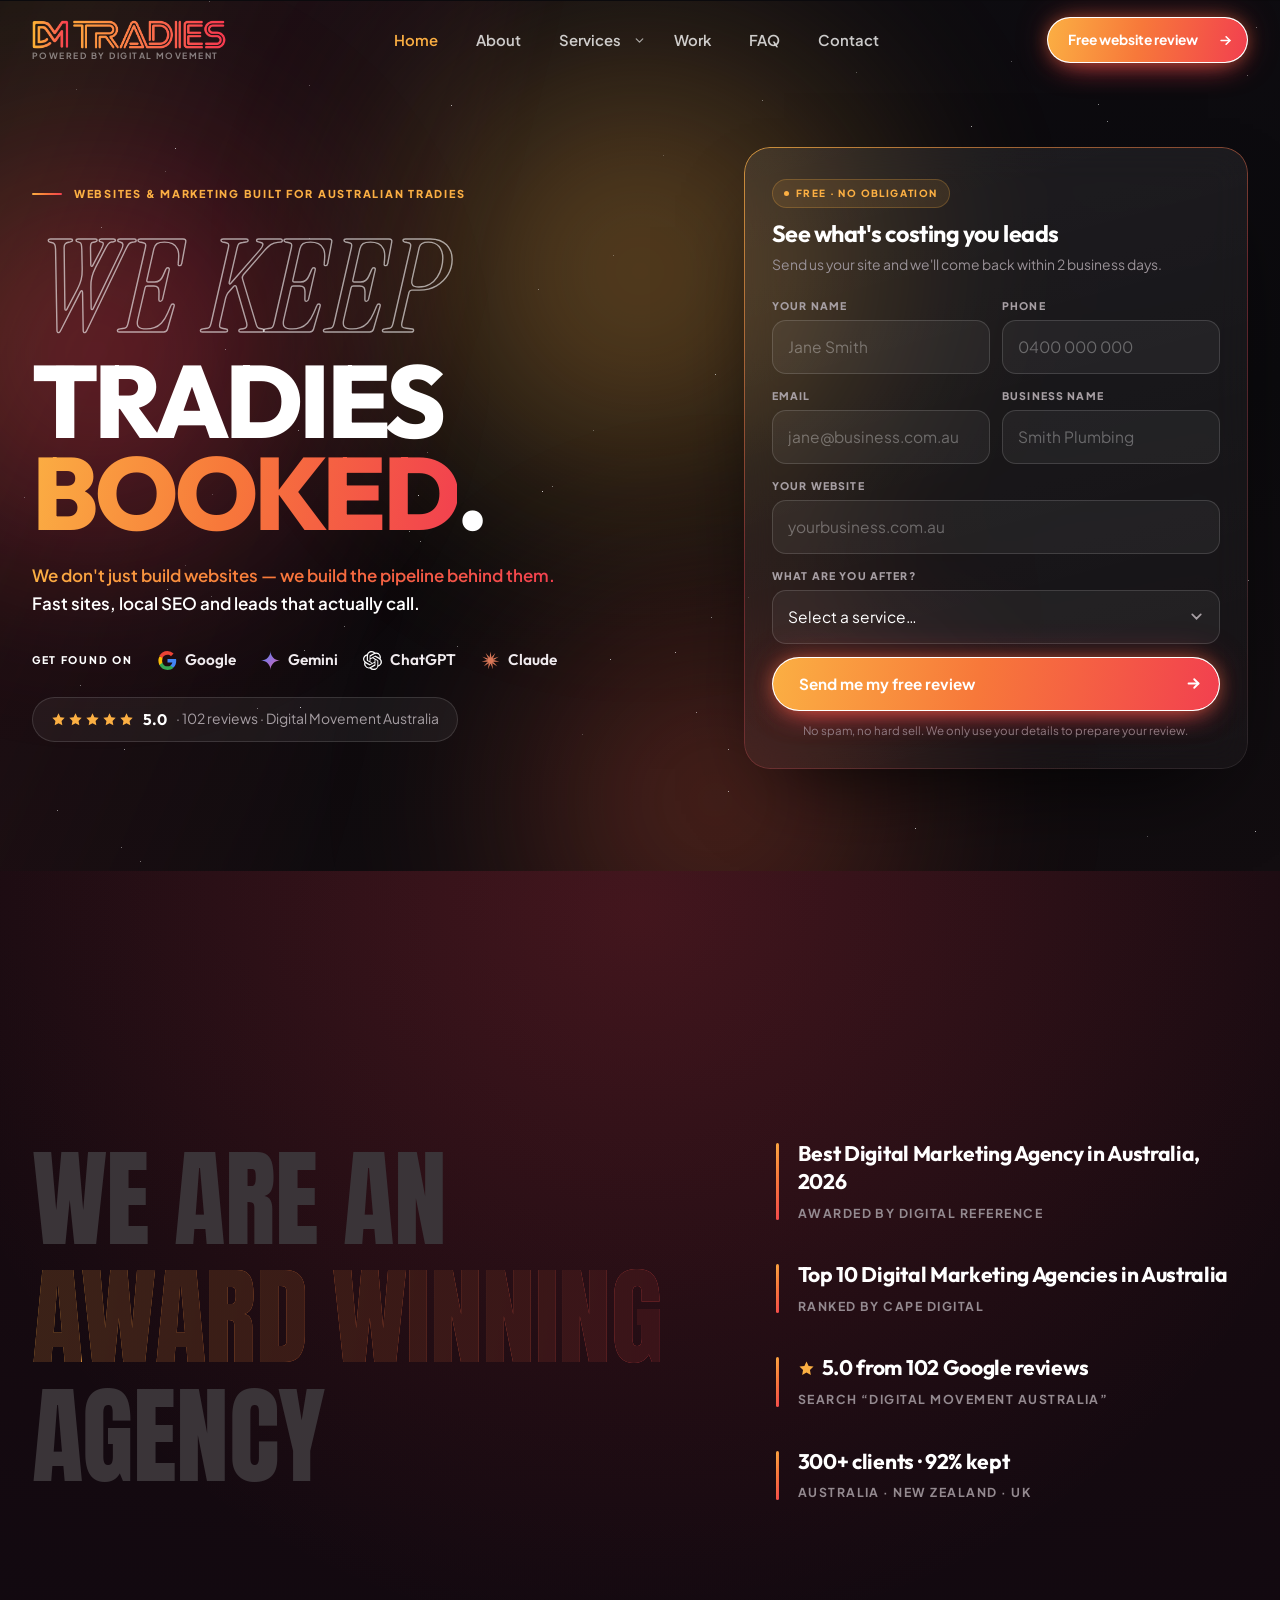
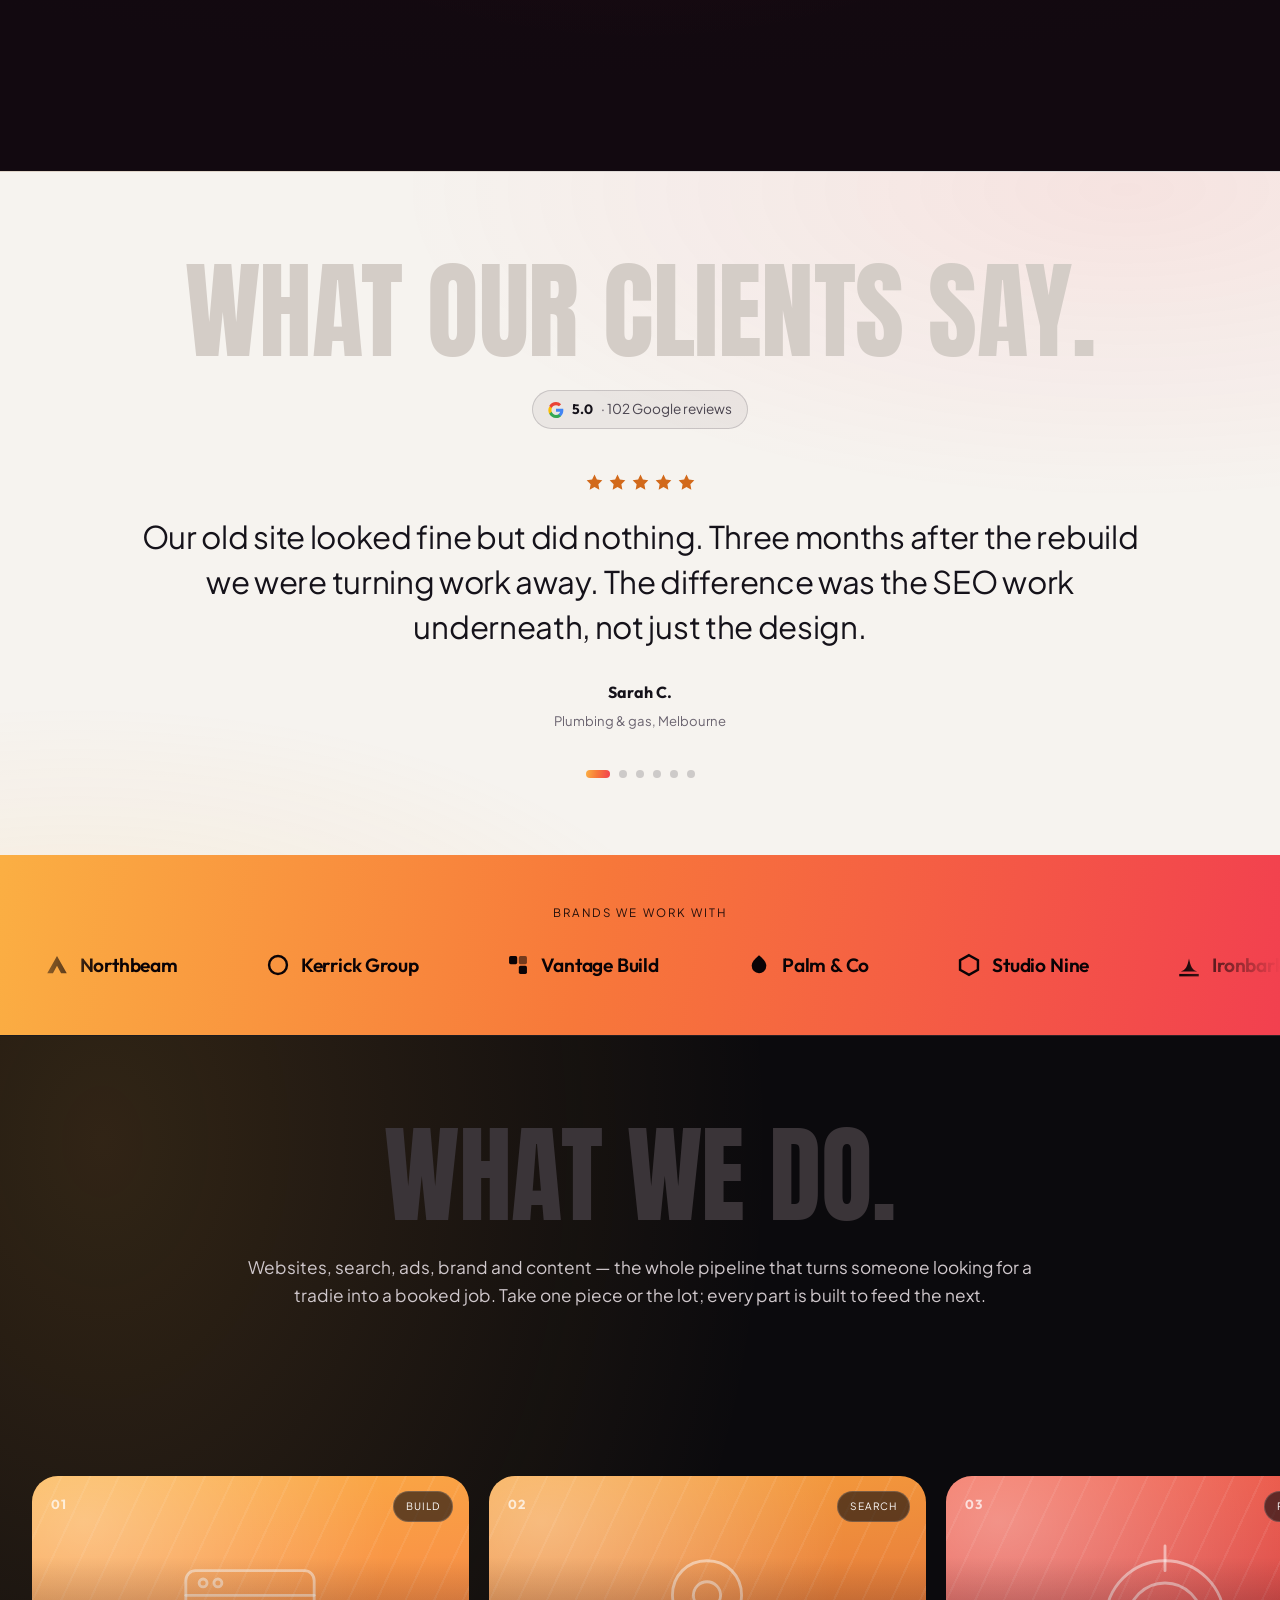
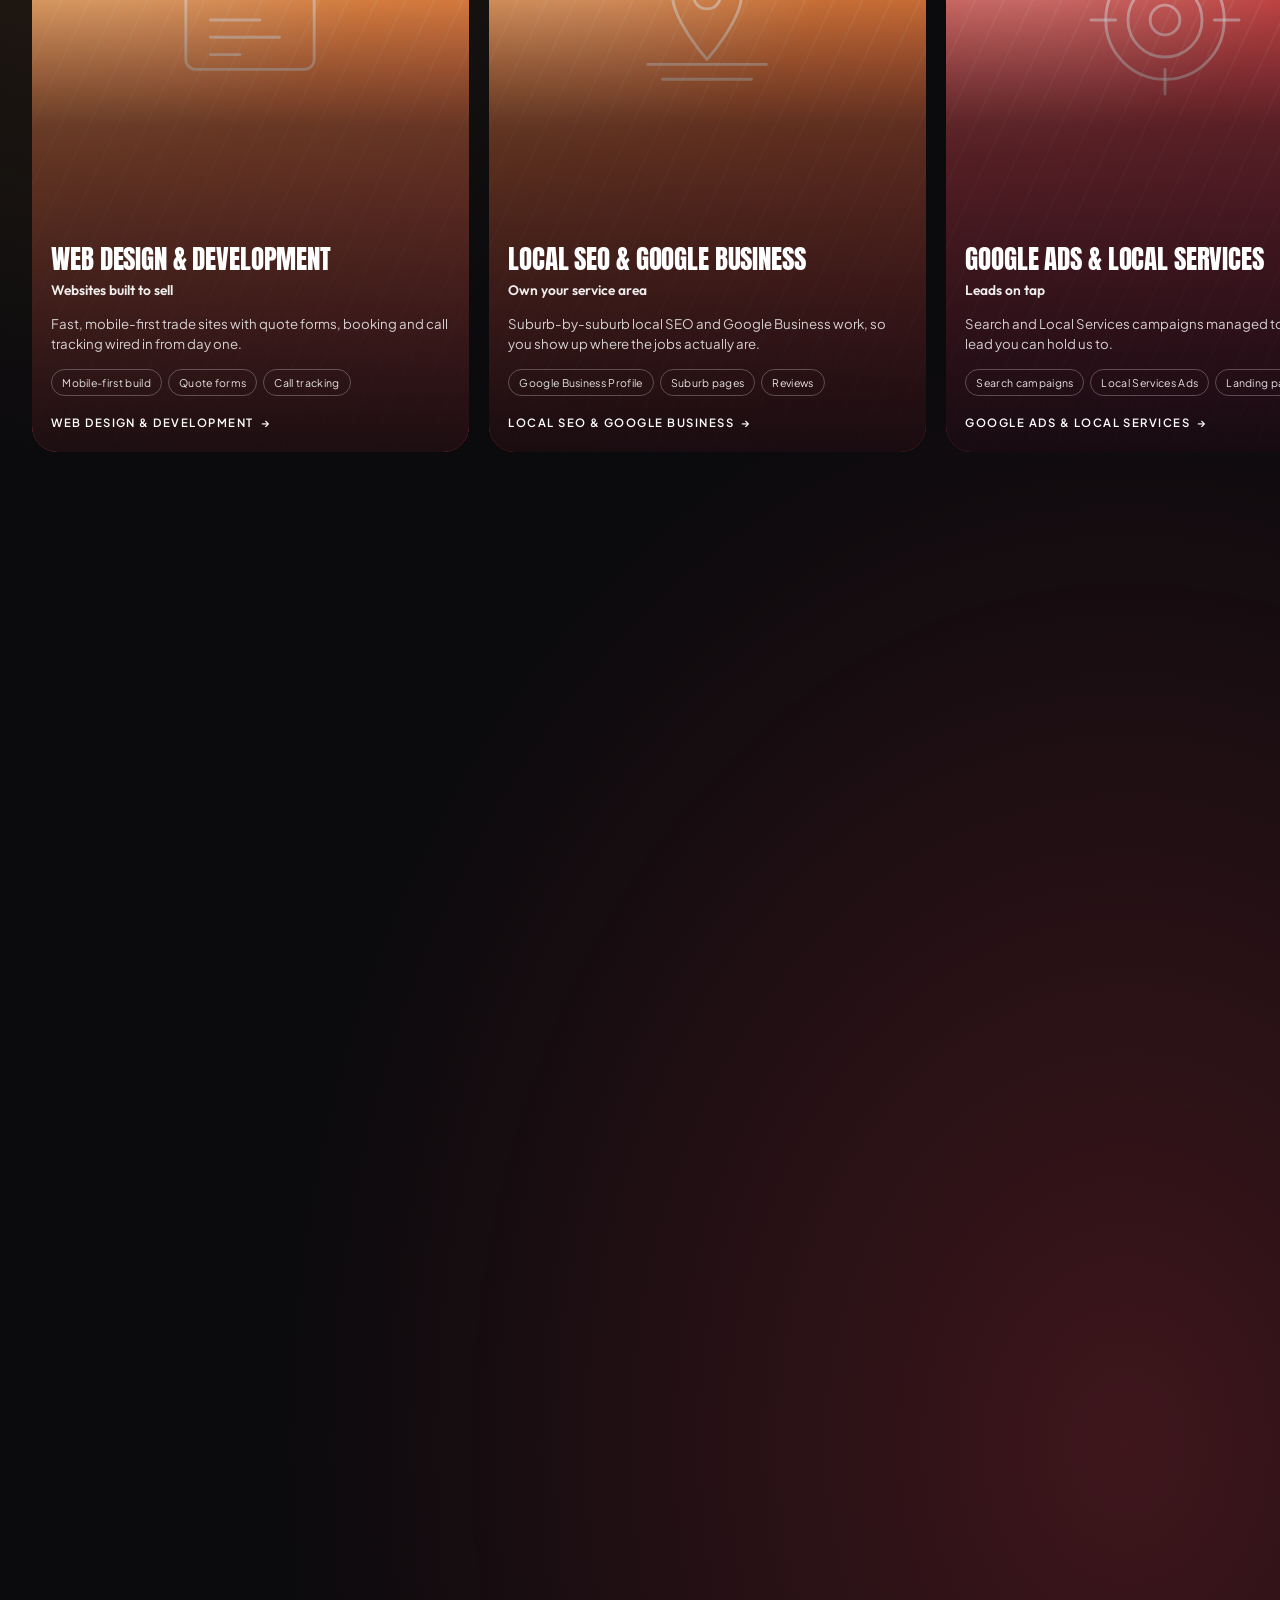
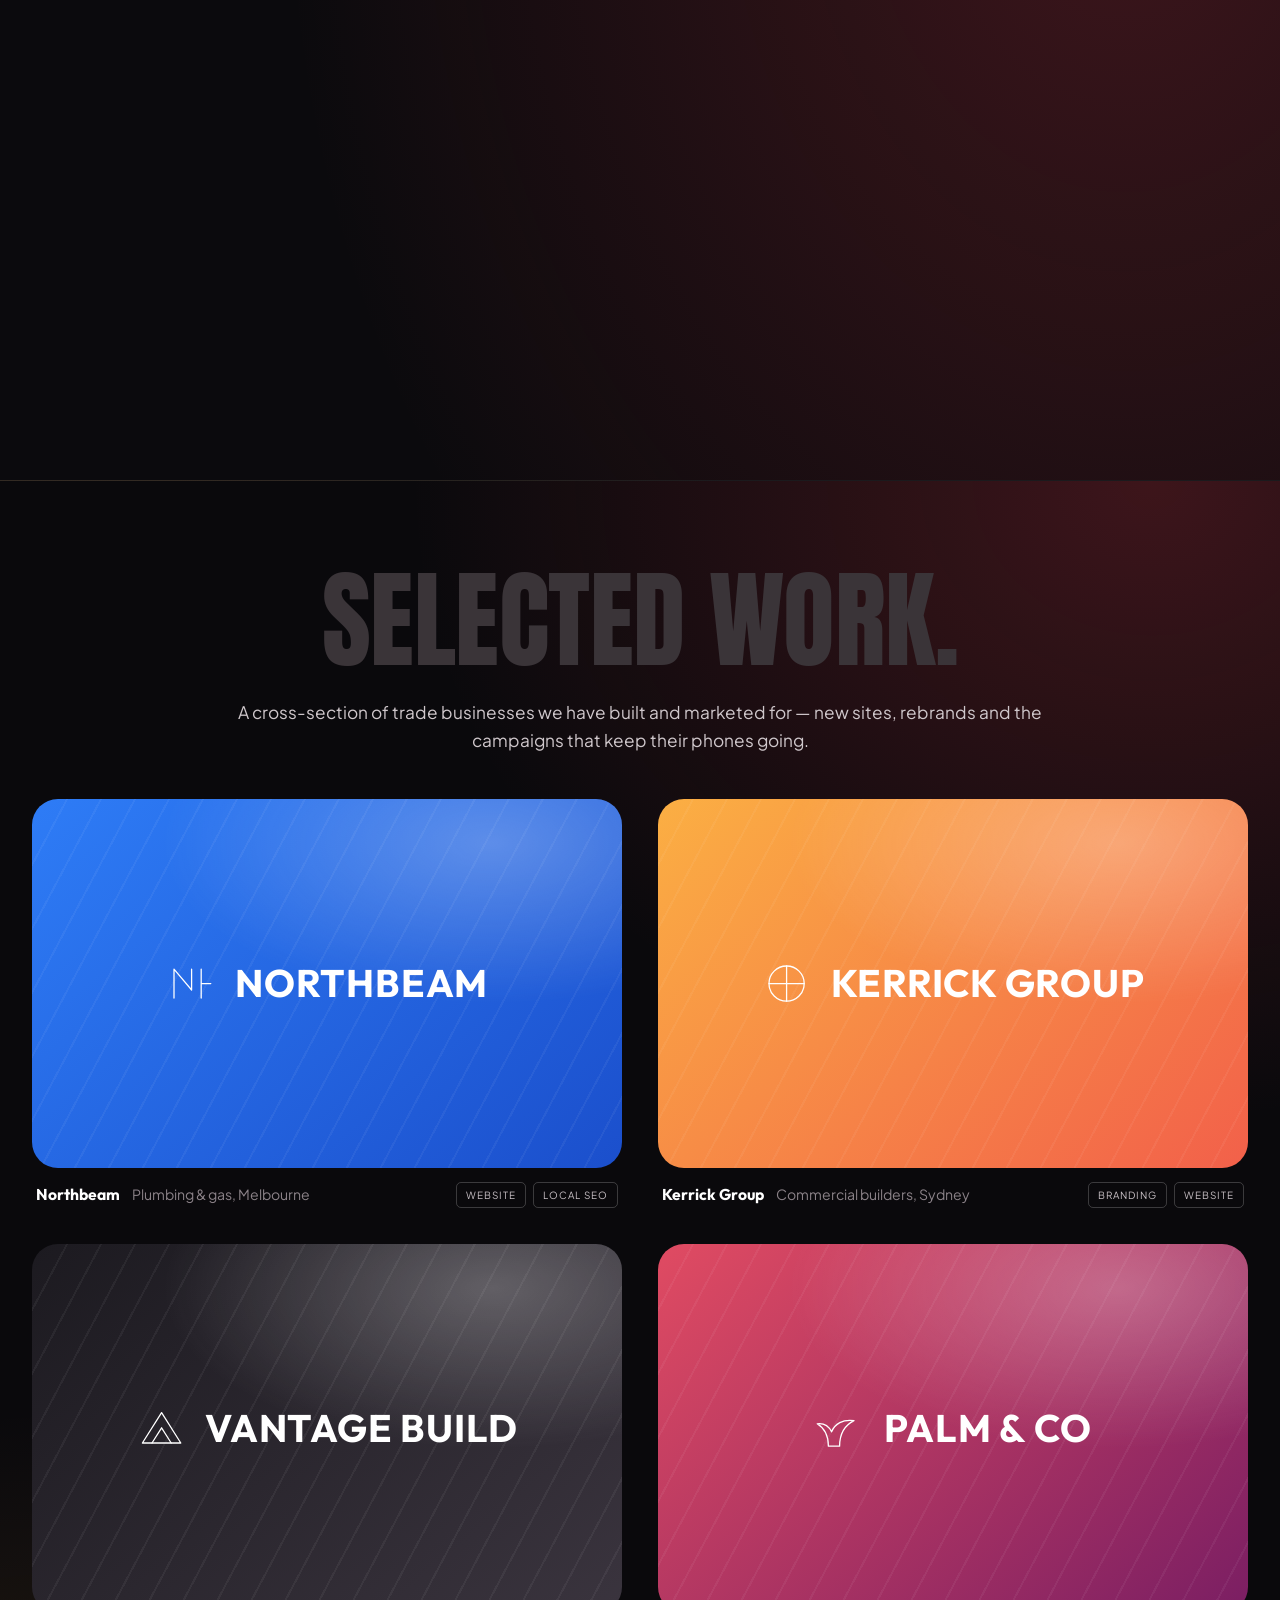
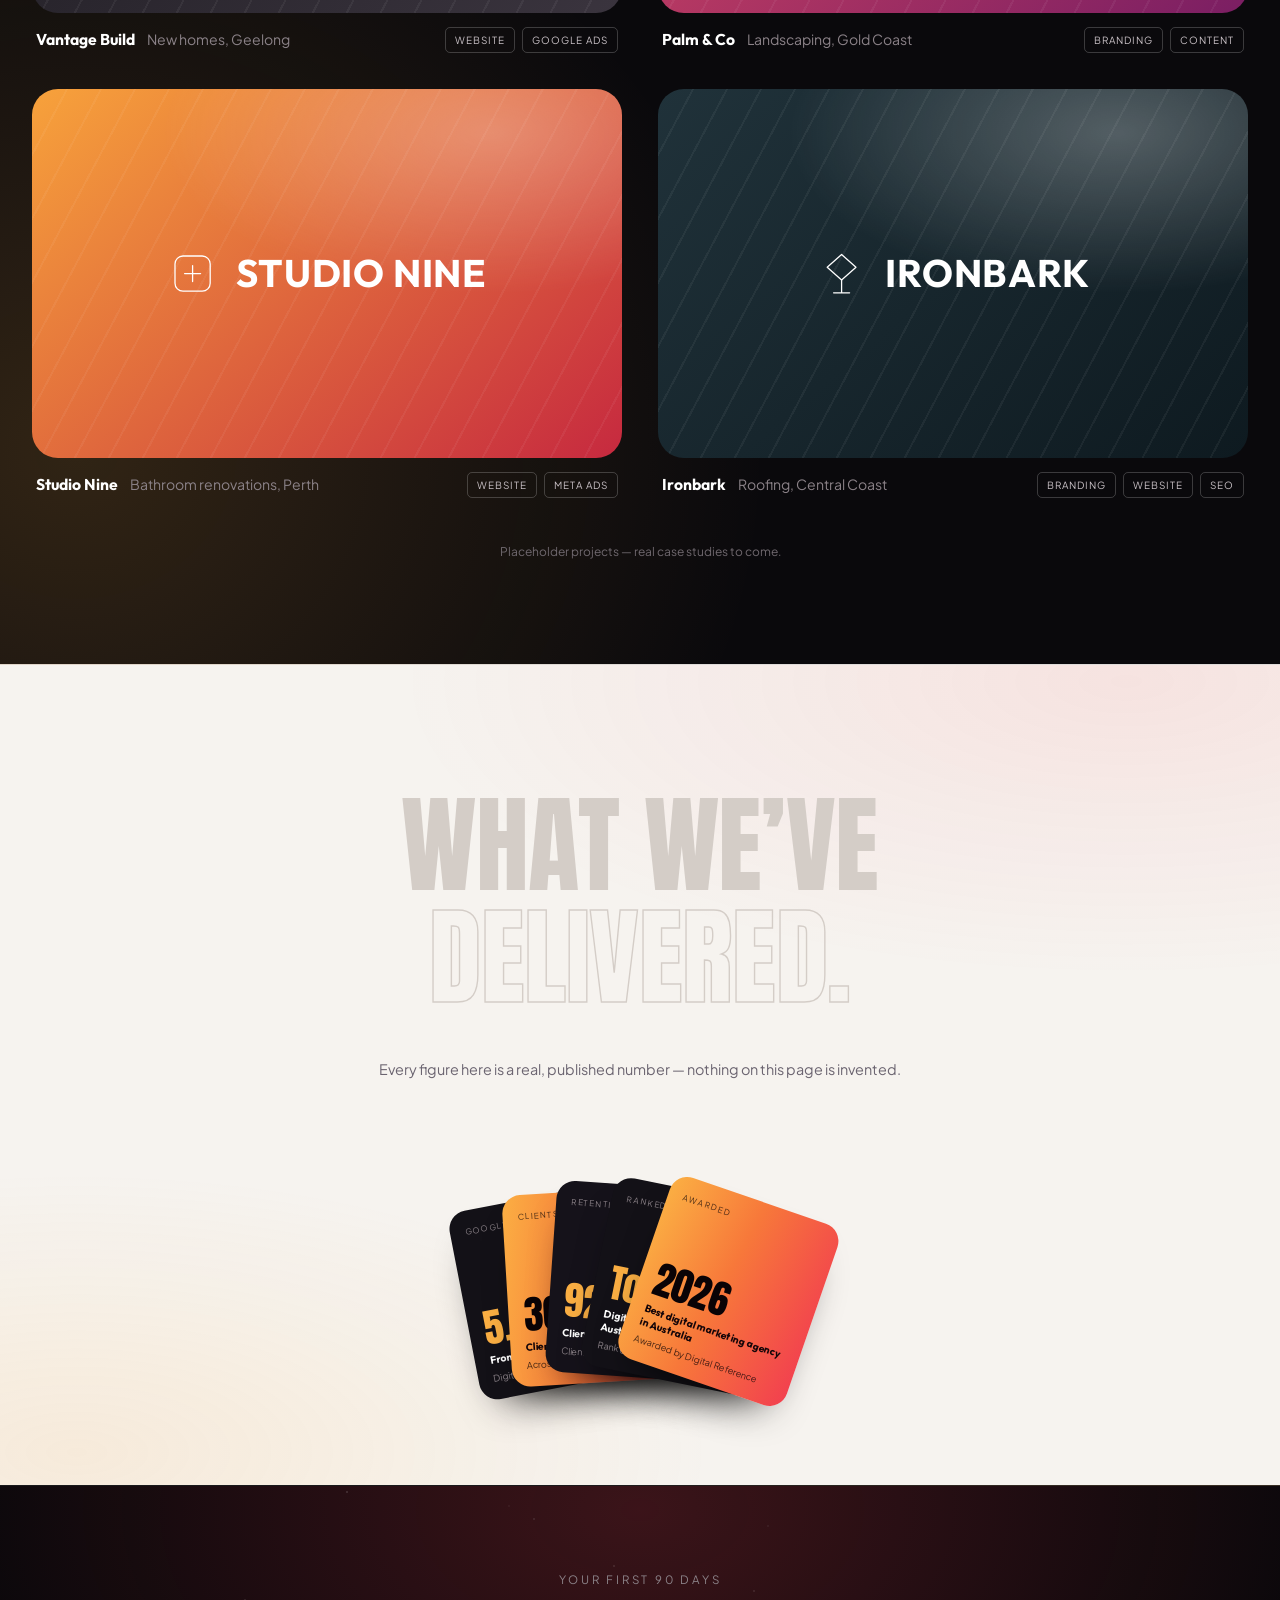
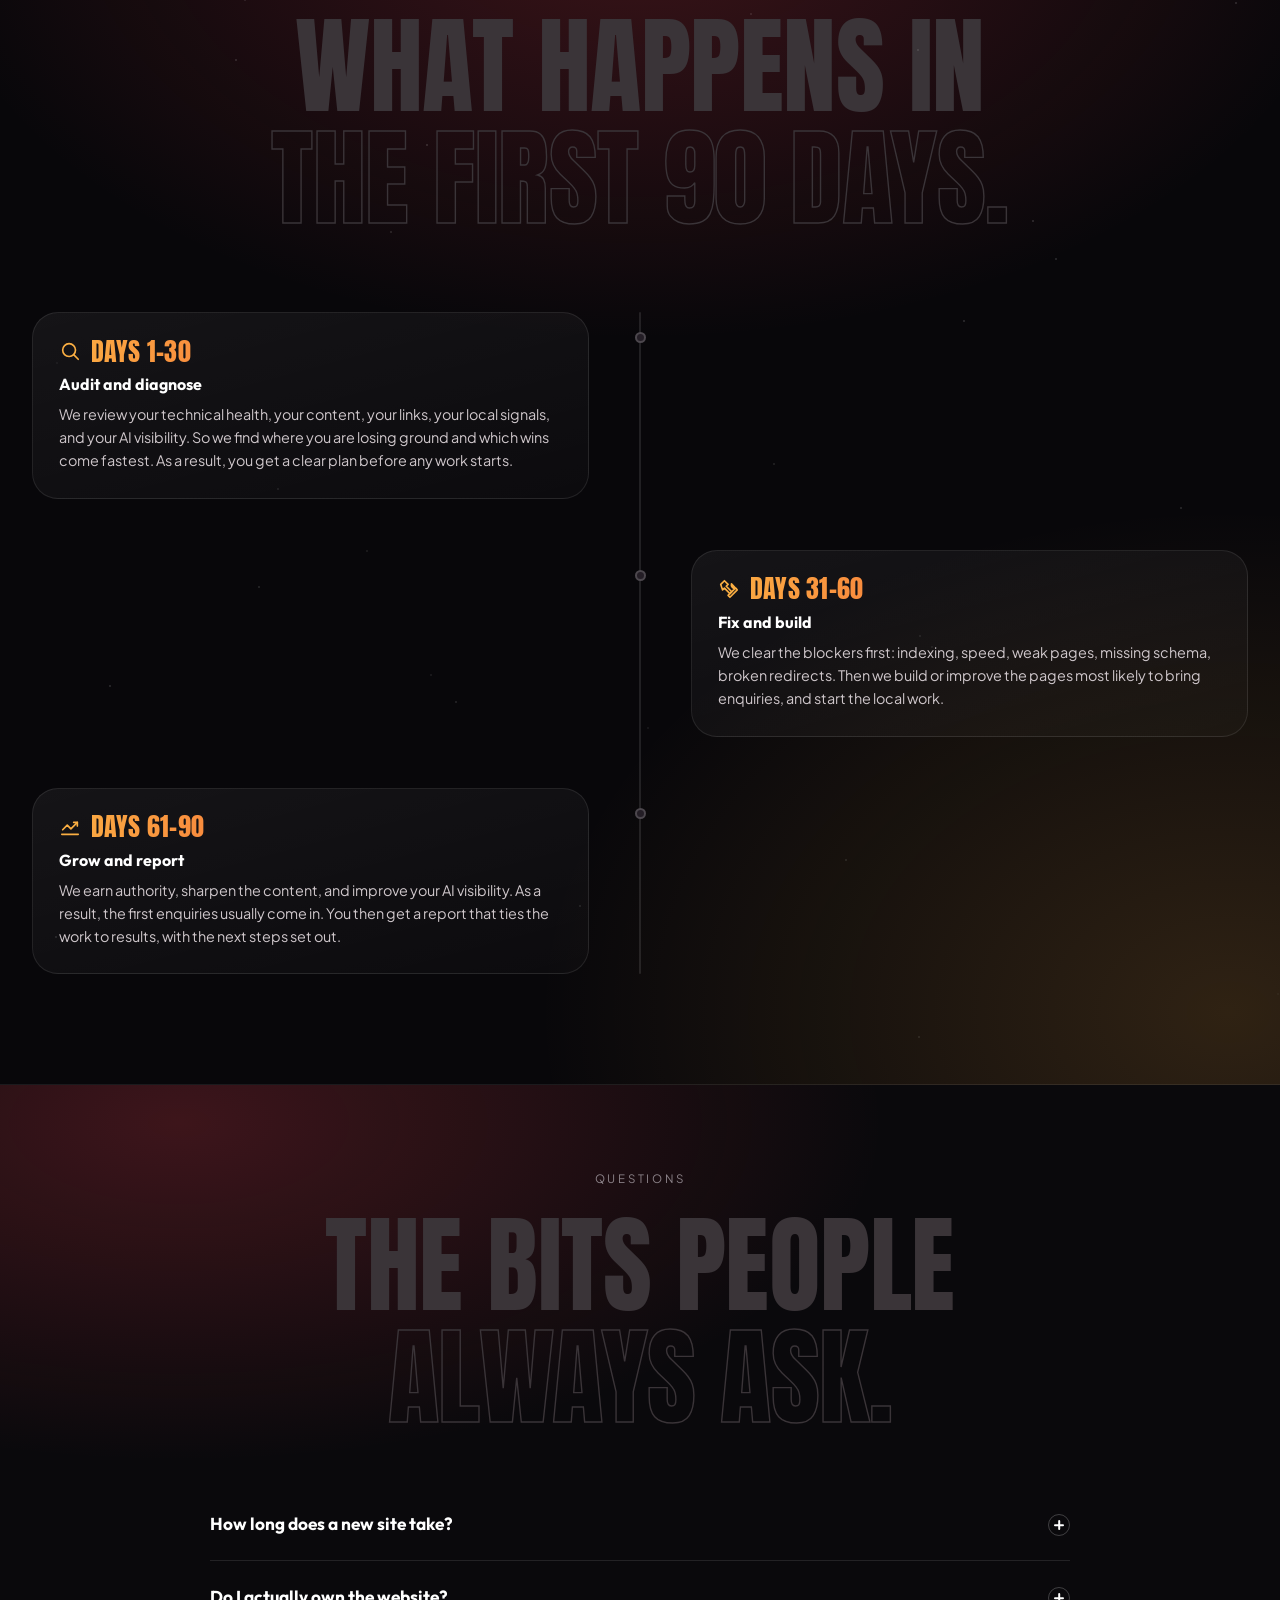
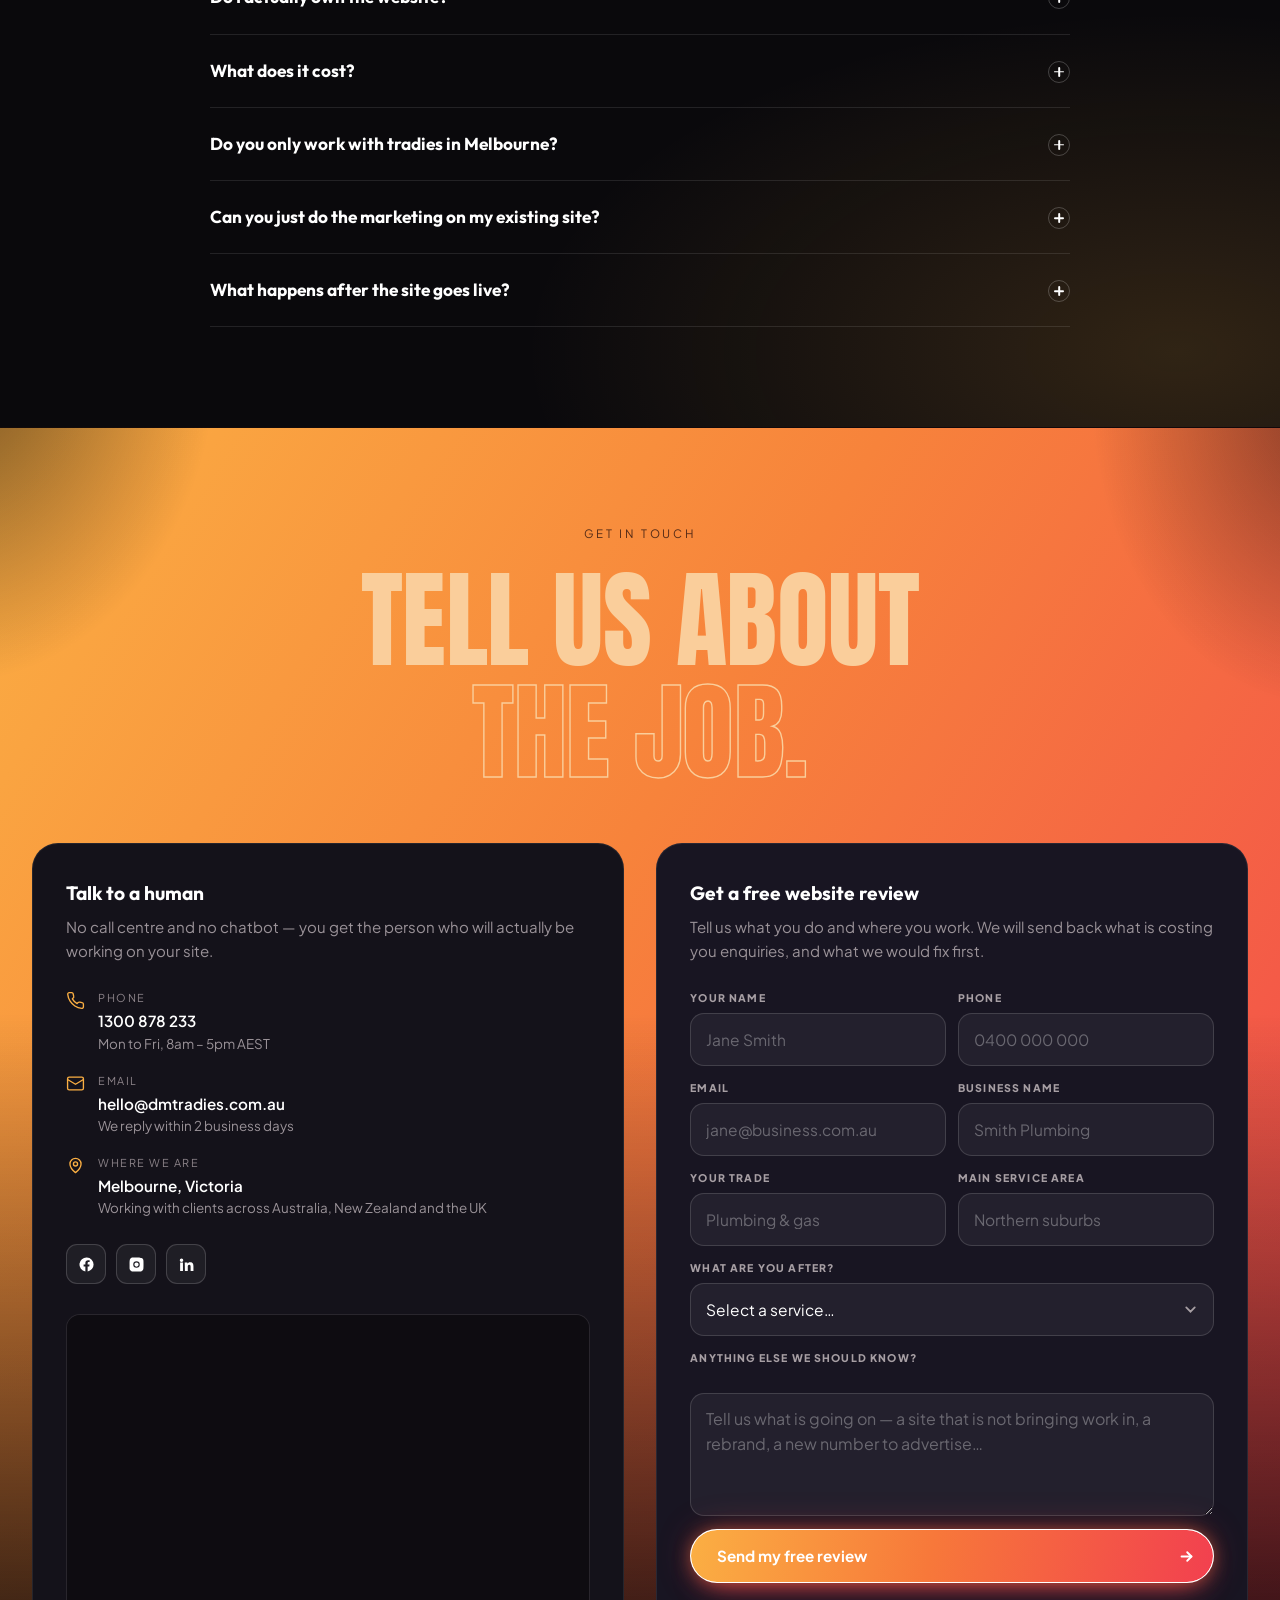
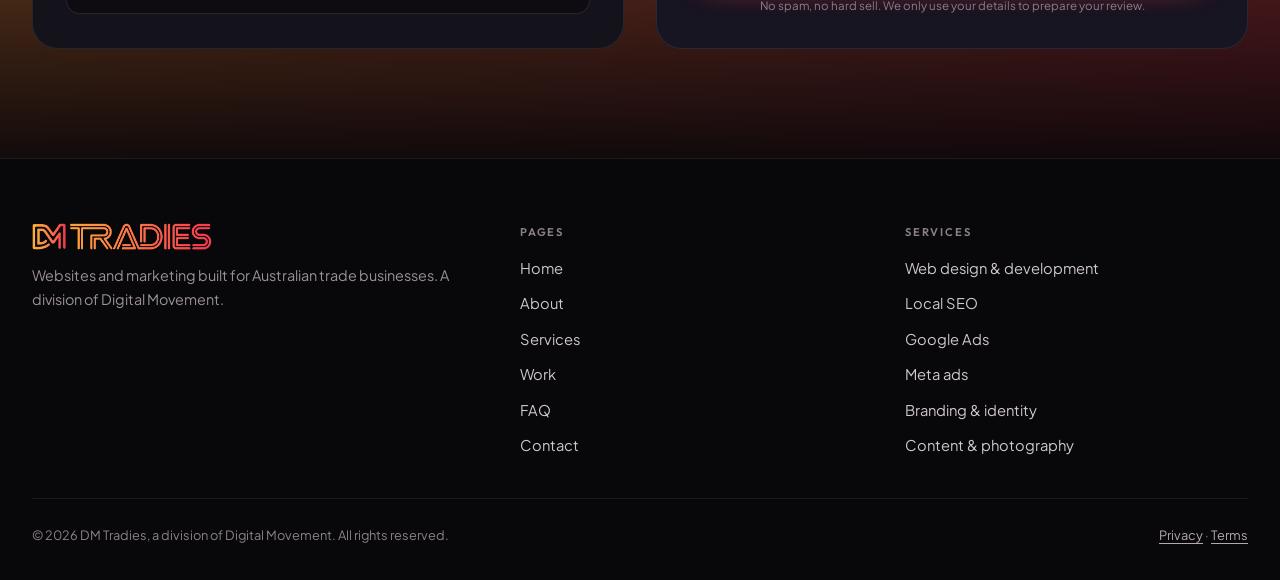
==== commit c98fa96c: "Align the service cards The blocks inside each card sat at different heights, because the titles ran" ====
--- a/index.html
+++ b/index.html
@@ -376,8 +376,8 @@
           <span class="wd-tag">Build</span>
           <h3 class="wd-title">Web design &amp; development</h3>
           <p class="wd-lede">Websites built to sell</p>
-          <p class="wd-desc">Fast, mobile-first trade sites with the quote form, booking and call tracking wired in from day one, on a domain registered in your name.</p>
-          <ul class="wd-points"><li>Mobile-first build</li><li>Quote forms &amp; booking</li><li>Call tracking</li></ul>
+          <p class="wd-desc">Fast, mobile-first trade sites with quote forms, booking and call tracking wired in from day one.</p>
+          <ul class="wd-points"><li>Mobile-first build</li><li>Quote forms</li><li>Call tracking</li></ul>
           <a class="wd-link" href="services/web-design.html">Web design &amp; development <span aria-hidden="true">&rarr;</span></a>
         </article>
         <article class="wd-card" style="--c1:#F7A23B;--c2:#C6293F">
@@ -386,8 +386,8 @@
           <span class="wd-tag">Search</span>
           <h3 class="wd-title">Local SEO &amp; Google Business</h3>
           <p class="wd-lede">Own your service area</p>
-          <p class="wd-desc">Suburb-by-suburb local SEO and Google Business Profile work, so you turn up in the postcodes you actually service.</p>
-          <ul class="wd-points"><li>Google Business Profile</li><li>Service &amp; suburb pages</li><li>Review generation</li></ul>
+          <p class="wd-desc">Suburb-by-suburb local SEO and Google Business work, so you show up where the jobs actually are.</p>
+          <ul class="wd-points"><li>Google Business Profile</li><li>Suburb pages</li><li>Reviews</li></ul>
           <a class="wd-link" href="services/local-seo.html">Local SEO &amp; Google Business <span aria-hidden="true">&rarr;</span></a>
         </article>
         <article class="wd-card" style="--c1:#F2604A;--c2:#A81E4E">
@@ -396,8 +396,8 @@
           <span class="wd-tag">Paid search</span>
           <h3 class="wd-title">Google Ads &amp; Local Services</h3>
           <p class="wd-lede">Leads on tap</p>
-          <p class="wd-desc">Search and Local Services campaigns managed to a cost per lead you can hold us to. On when the diary is thin, off when it is full.</p>
-          <ul class="wd-points"><li>Search campaigns</li><li>Local Services Ads</li><li>Campaign landing pages</li></ul>
+          <p class="wd-desc">Search and Local Services campaigns managed to a cost per lead you can hold us to.</p>
+          <ul class="wd-points"><li>Search campaigns</li><li>Local Services Ads</li><li>Landing pages</li></ul>
           <a class="wd-link" href="services/google-ads.html">Google Ads &amp; Local Services <span aria-hidden="true">&rarr;</span></a>
         </article>
         <article class="wd-card" style="--c1:#E04B62;--c2:#7A1E63">
@@ -406,7 +406,7 @@
           <span class="wd-tag">Paid social</span>
           <h3 class="wd-title">Meta ads &amp; paid social</h3>
           <p class="wd-lede">Seen in your patch</p>
-          <p class="wd-desc">Facebook and Instagram campaigns that put your finished jobs in front of homeowners in the postcodes you service.</p>
+          <p class="wd-desc">Facebook and Instagram campaigns putting your finished jobs in front of nearby homeowners.</p>
           <ul class="wd-points"><li>Finished-job creative</li><li>Local targeting</li><li>Retargeting</li></ul>
           <a class="wd-link" href="services/meta-ads.html">Meta ads &amp; paid social <span aria-hidden="true">&rarr;</span></a>
         </article>
@@ -416,8 +416,8 @@
           <span class="wd-tag">Brand</span>
           <h3 class="wd-title">Branding &amp; identity</h3>
           <p class="wd-lede">One look, everywhere</p>
-          <p class="wd-desc">Logo, vehicle livery, uniforms and signage. One identity that works on a ute, on a quote and on the website.</p>
-          <ul class="wd-points"><li>Logo &amp; brand kit</li><li>Vehicle livery</li><li>Signage &amp; uniforms</li></ul>
+          <p class="wd-desc">Logo, vehicle livery, uniforms and signage. One identity that works everywhere you show up.</p>
+          <ul class="wd-points"><li>Logo &amp; brand kit</li><li>Vehicle livery</li><li>Signage</li></ul>
           <a class="wd-link" href="services/branding.html">Branding &amp; identity <span aria-hidden="true">&rarr;</span></a>
         </article>
         <article class="wd-card" style="--c1:#7E2E55;--c2:#2A1433">
@@ -426,7 +426,7 @@
           <span class="wd-tag">Content</span>
           <h3 class="wd-title">Content &amp; photography</h3>
           <p class="wd-lede">Your crew, your work</p>
-          <p class="wd-desc">On-site photography and video of your team and finished jobs, shot to use on the site, the ads and the profile. Never stock.</p>
+          <p class="wd-desc">On-site photography and video of your team and finished jobs. Never stock, always yours.</p>
           <ul class="wd-points"><li>On-site photography</li><li>Short-form video</li><li>Team headshots</li></ul>
           <a class="wd-link" href="services/content-photography.html">Content &amp; photography <span aria-hidden="true">&rarr;</span></a>
         </article>
--- a/assets/site.css
+++ b/assets/site.css
@@ -637,26 +637,33 @@
   border-radius:999px;padding:6px 12px;
   font-size:.63rem;letter-spacing:.11em;text-transform:uppercase;color:#fff;
 }
+/* every block below reserves a fixed number of lines, so the six cards line up
+   with each other however long the individual wording is */
 .wd-title{
   margin:0;font-family:'Anton','Arial Narrow',Impact,'Outfit',sans-serif;
   font-weight:800;font-synthesis-weight:none;text-transform:uppercase;
   font-size:clamp(1.25rem,2.1vw,1.92rem);line-height:1.04;letter-spacing:-.005em;color:#fff;
   text-wrap:balance;
+  min-height:calc(2 * 1.04em);display:flex;align-items:flex-end;
 }
 .wd-lede{
-  margin:9px 0 clamp(10px,1.1vw,14px);
+  margin:9px 0 clamp(10px,1.1vw,14px);min-height:1.3em;
   font-family:'Outfit',sans-serif;font-weight:600;
   font-size:clamp(.86rem,1.05vw,.98rem);line-height:1.3;color:rgba(255,255,255,.92);
 }
 .wd-points{
   list-style:none;margin:0 0 clamp(14px,1.4vw,18px);padding:0;
   display:flex;flex-wrap:wrap;gap:6px;
+  min-height:26px;align-content:flex-end;
 }
 .wd-points li{
   border:1px solid rgba(255,255,255,.26);border-radius:999px;padding:4px 10px;
   font-size:.66rem;letter-spacing:.03em;color:rgba(255,255,255,.88);white-space:nowrap;
 }
-.wd-desc{margin:0 0 clamp(12px,1.2vw,15px);font-size:.83rem;line-height:1.5;color:rgba(255,255,255,.8)}
+.wd-desc{
+  margin:0 0 clamp(12px,1.2vw,15px);font-size:.83rem;line-height:1.5;color:rgba(255,255,255,.8);
+  min-height:calc(2 * 1.5em);
+}
 .wd-link{
   display:inline-flex;align-items:center;gap:7px;
   font-size:.71rem;letter-spacing:.13em;text-transform:uppercase;
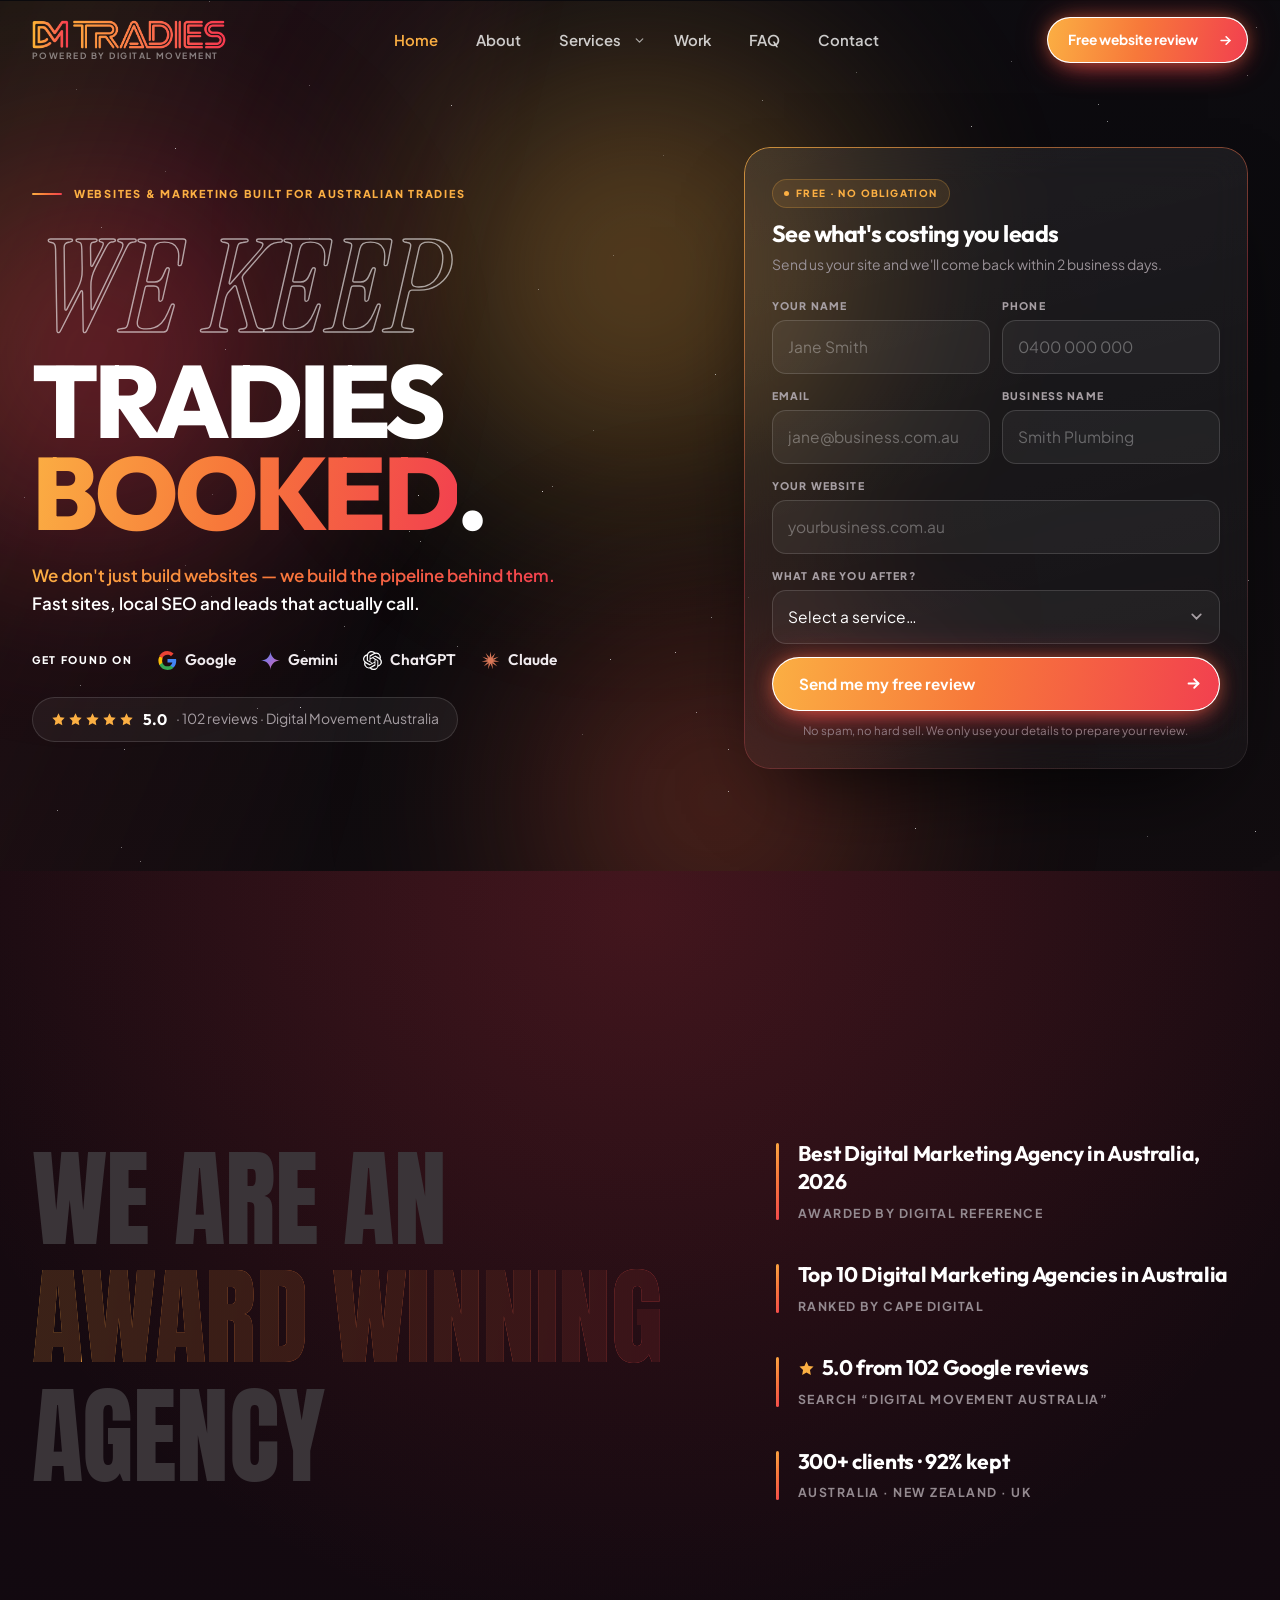
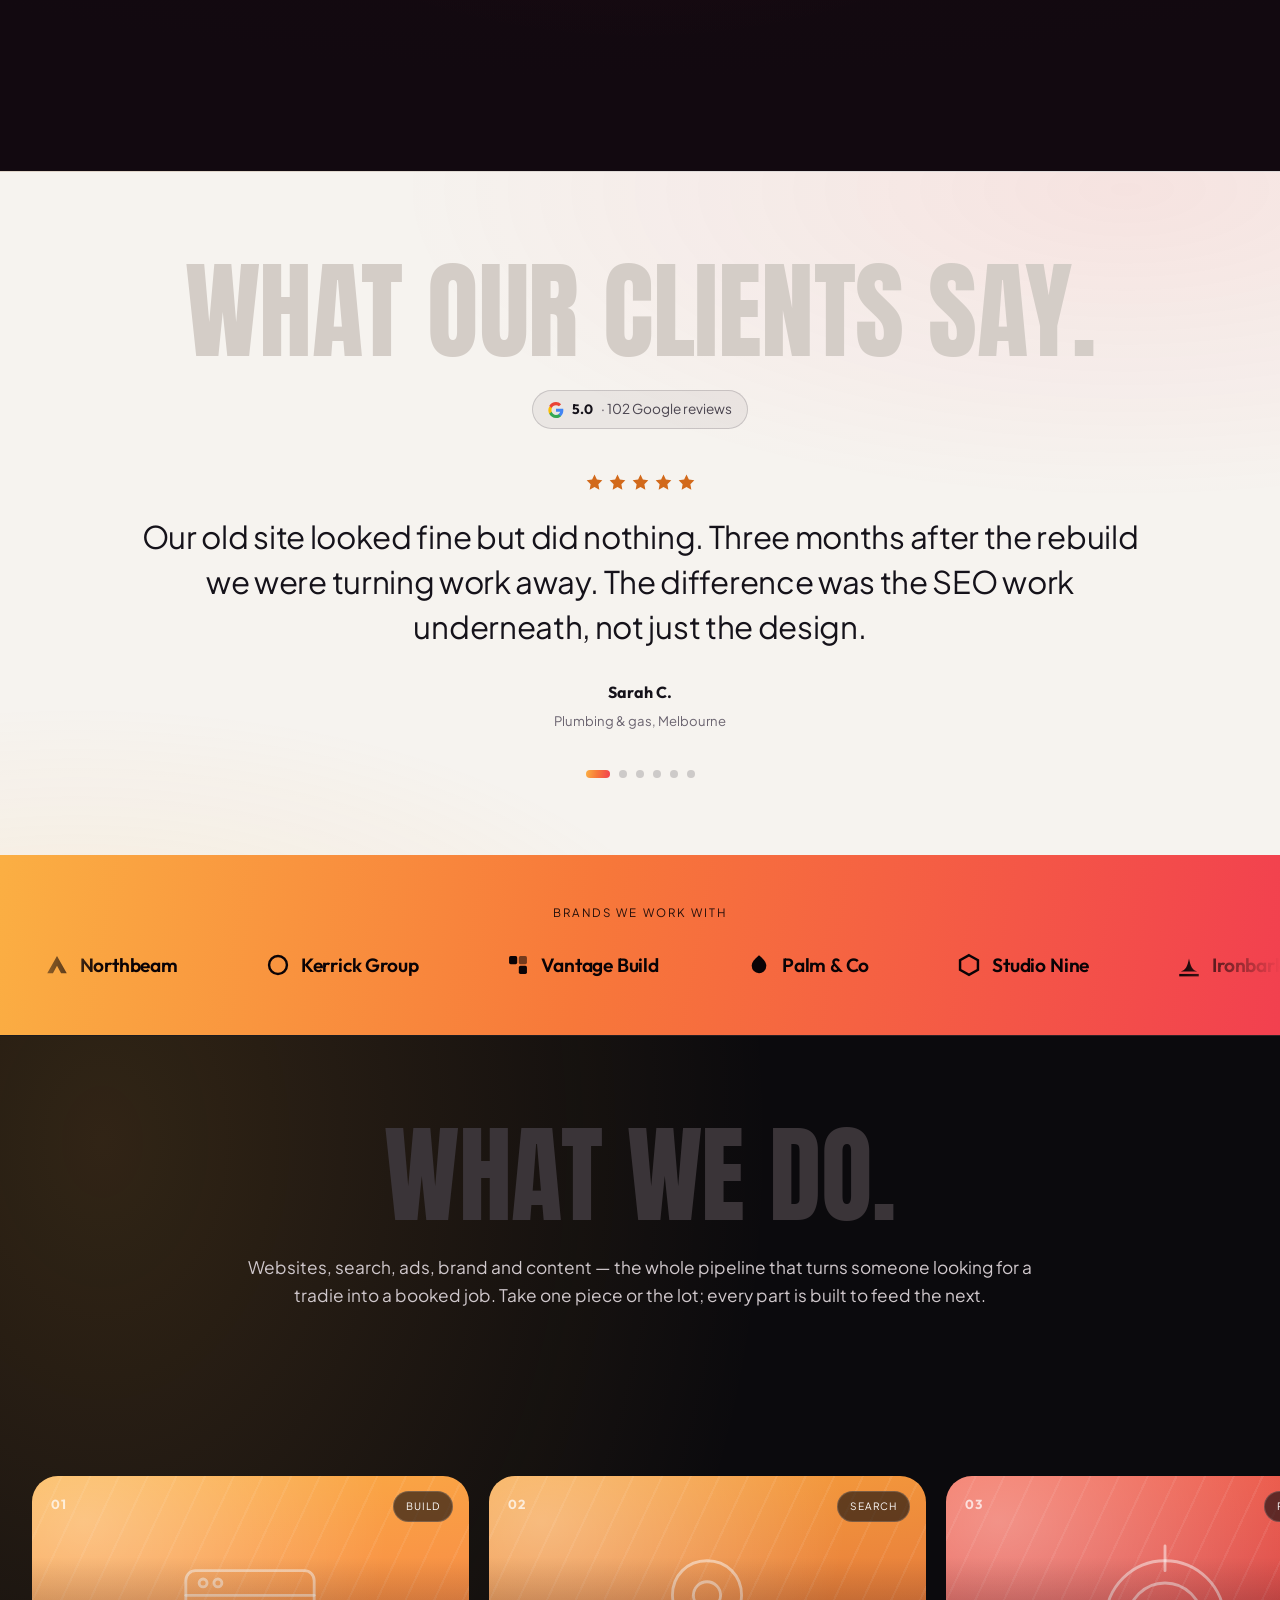
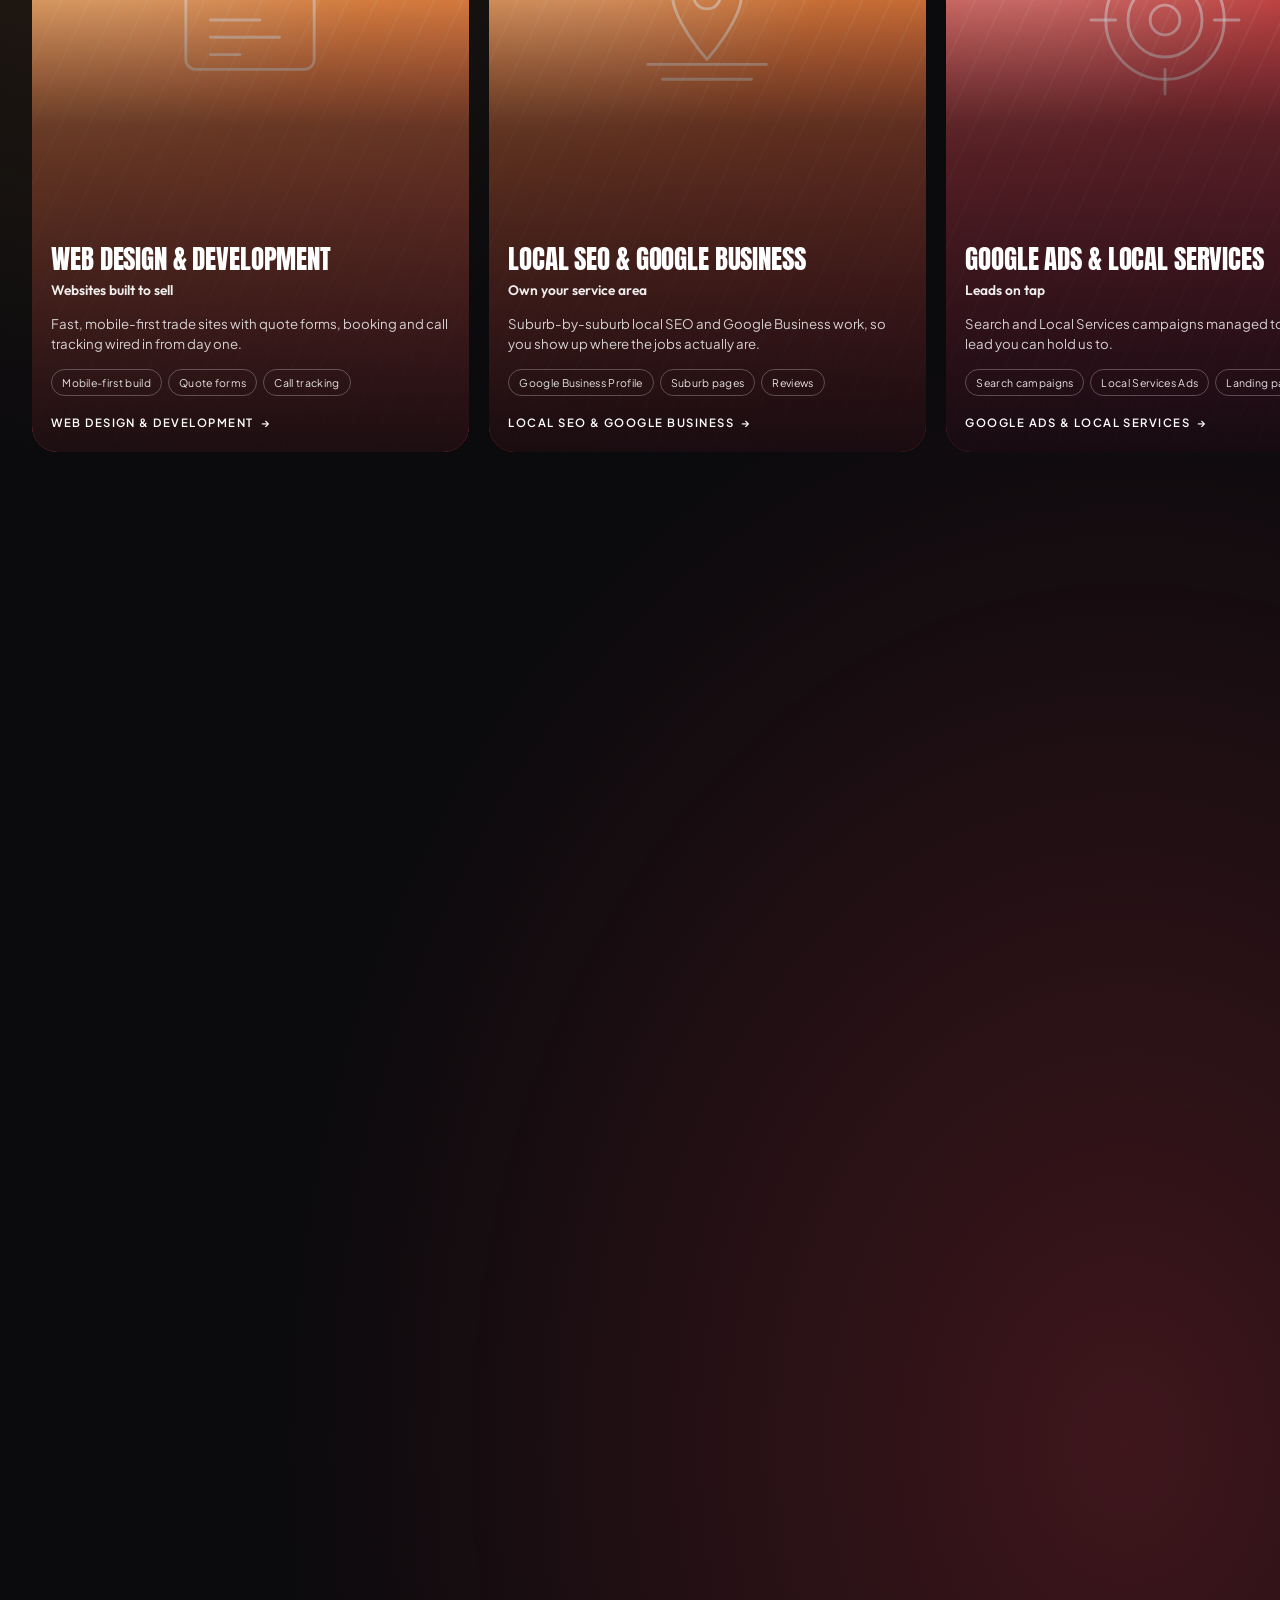
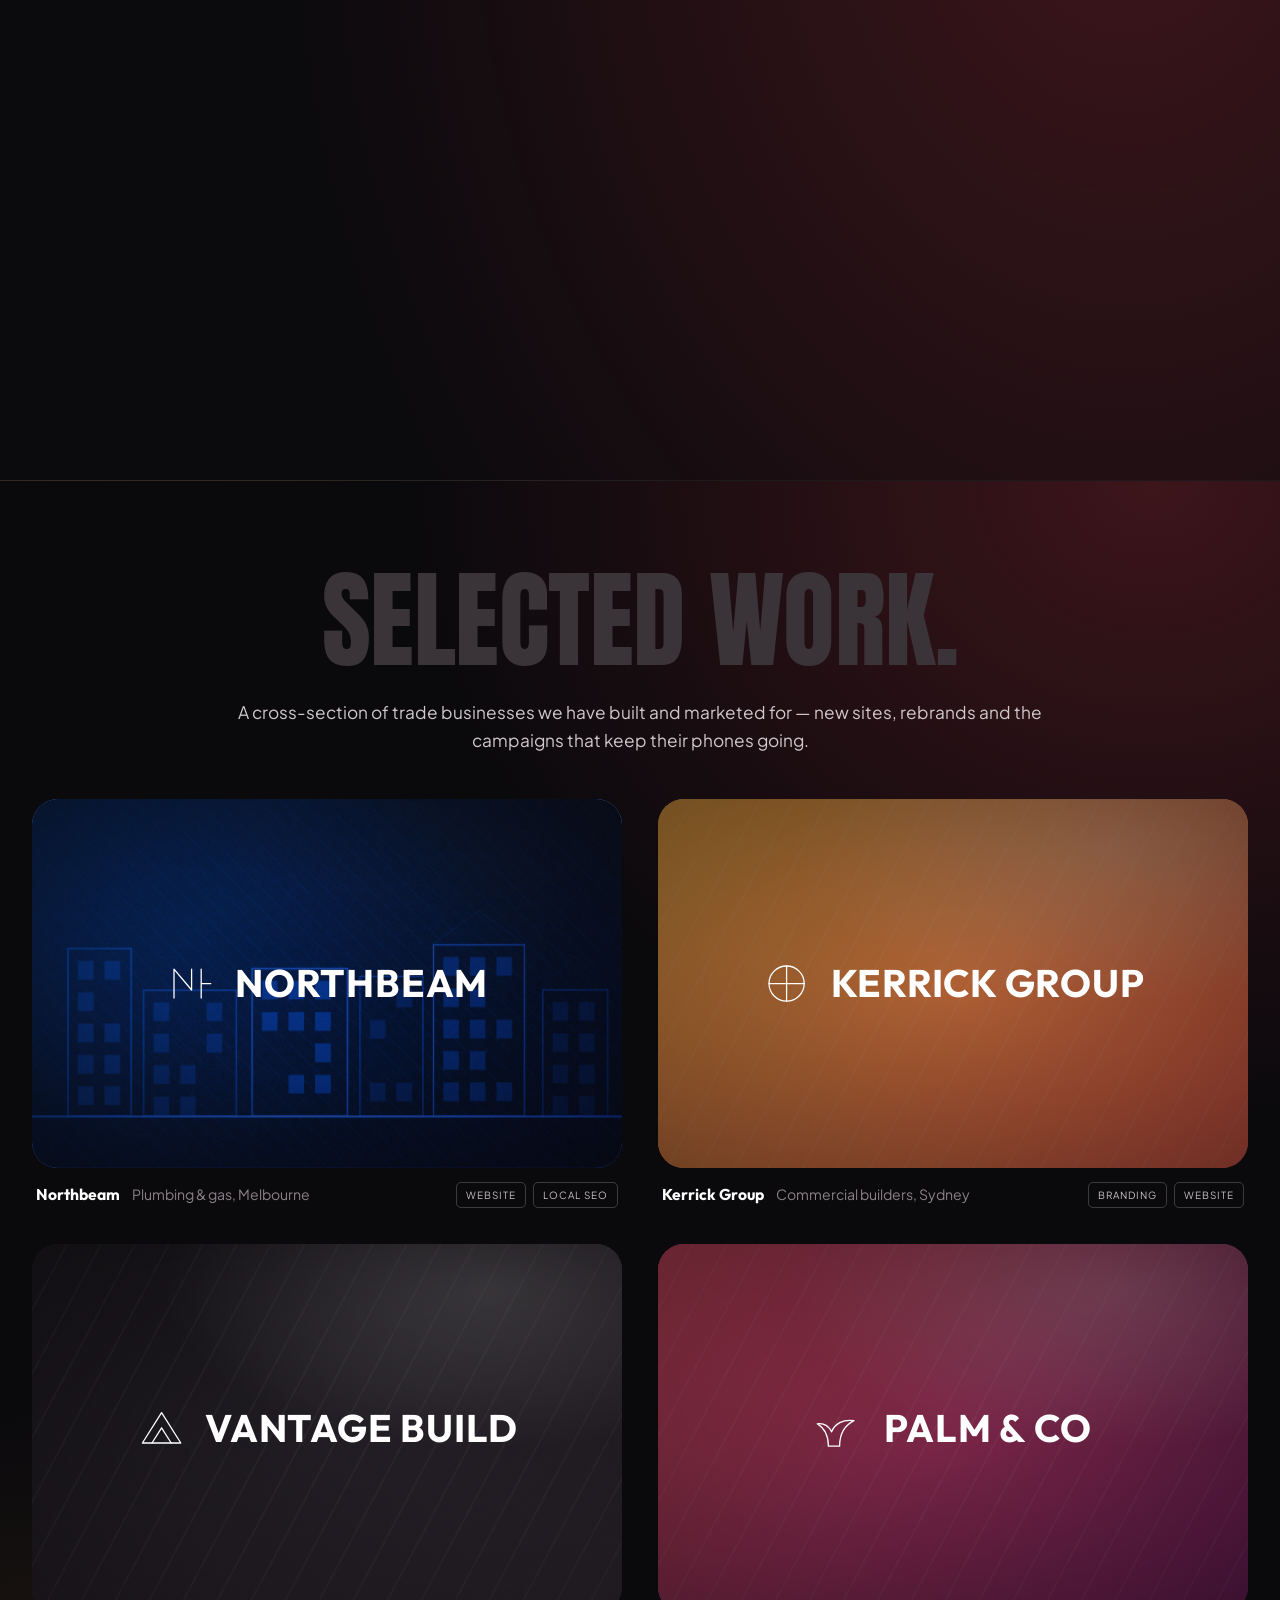
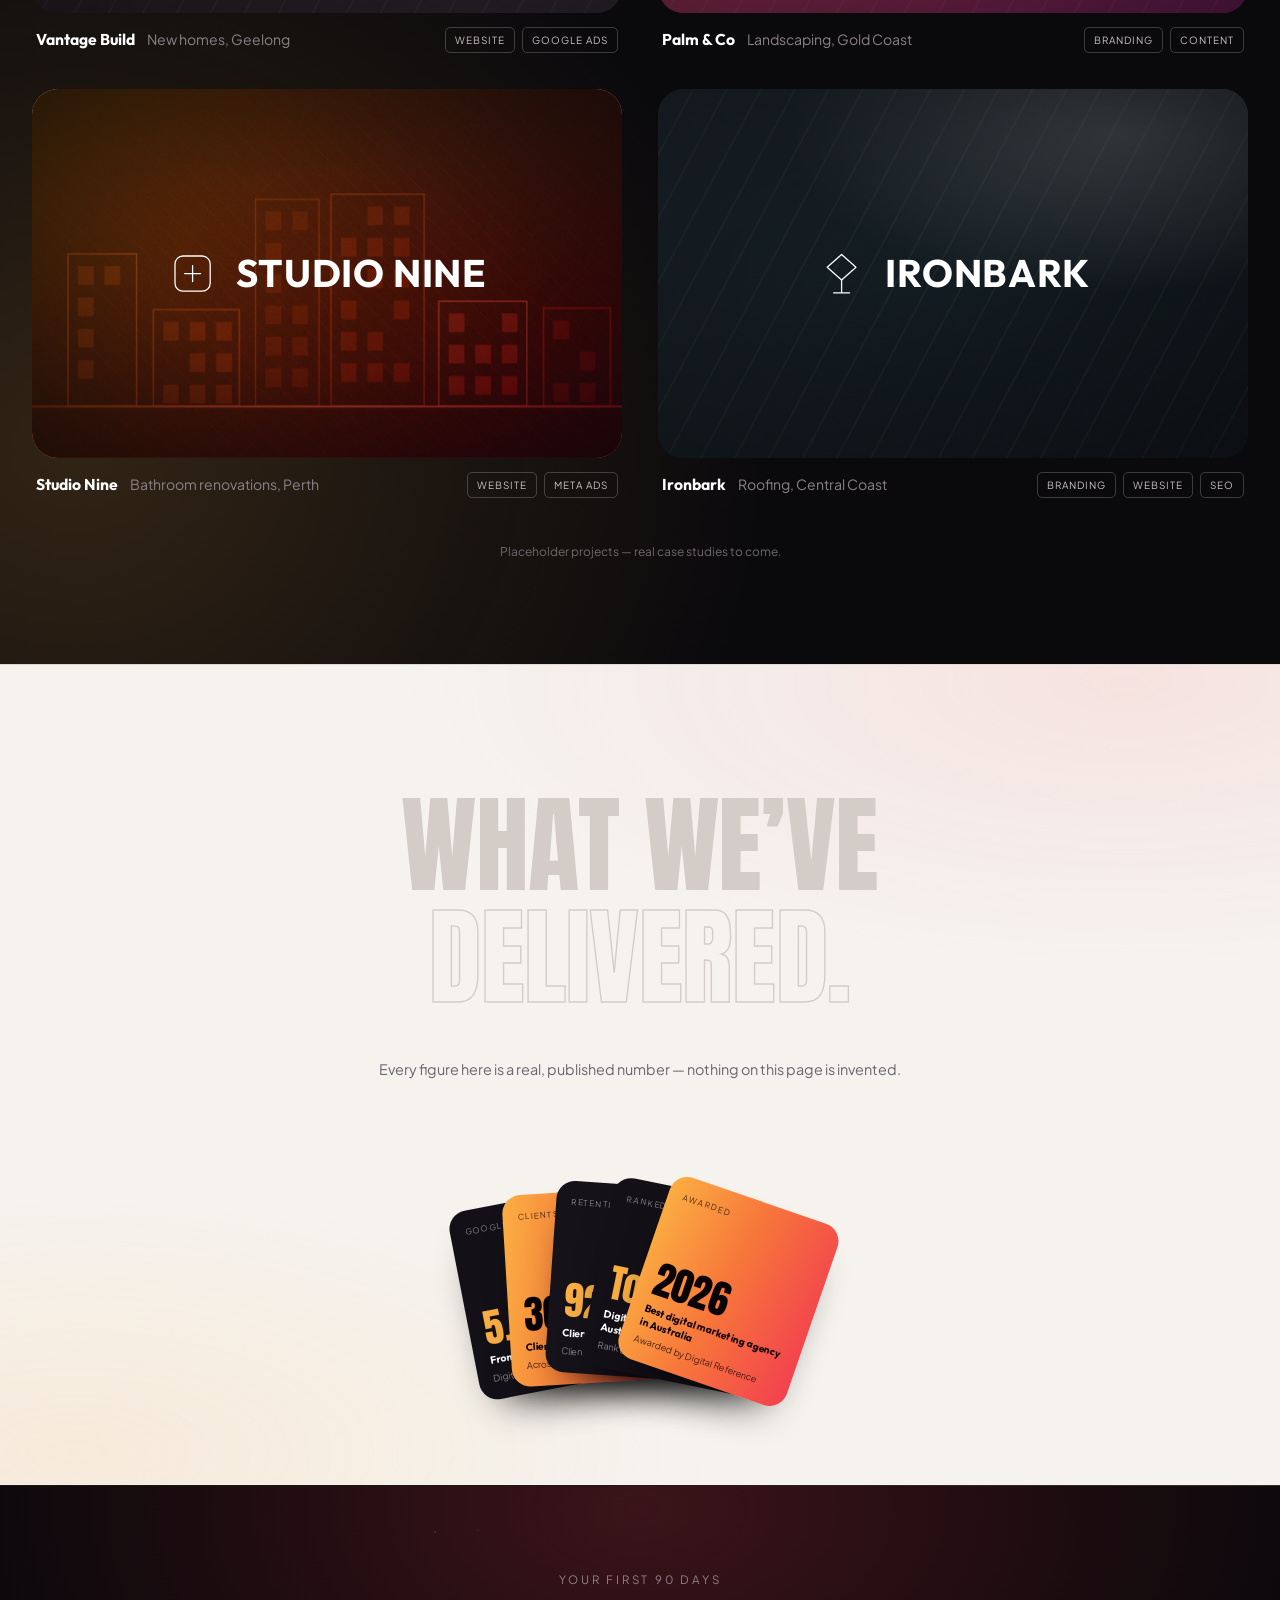
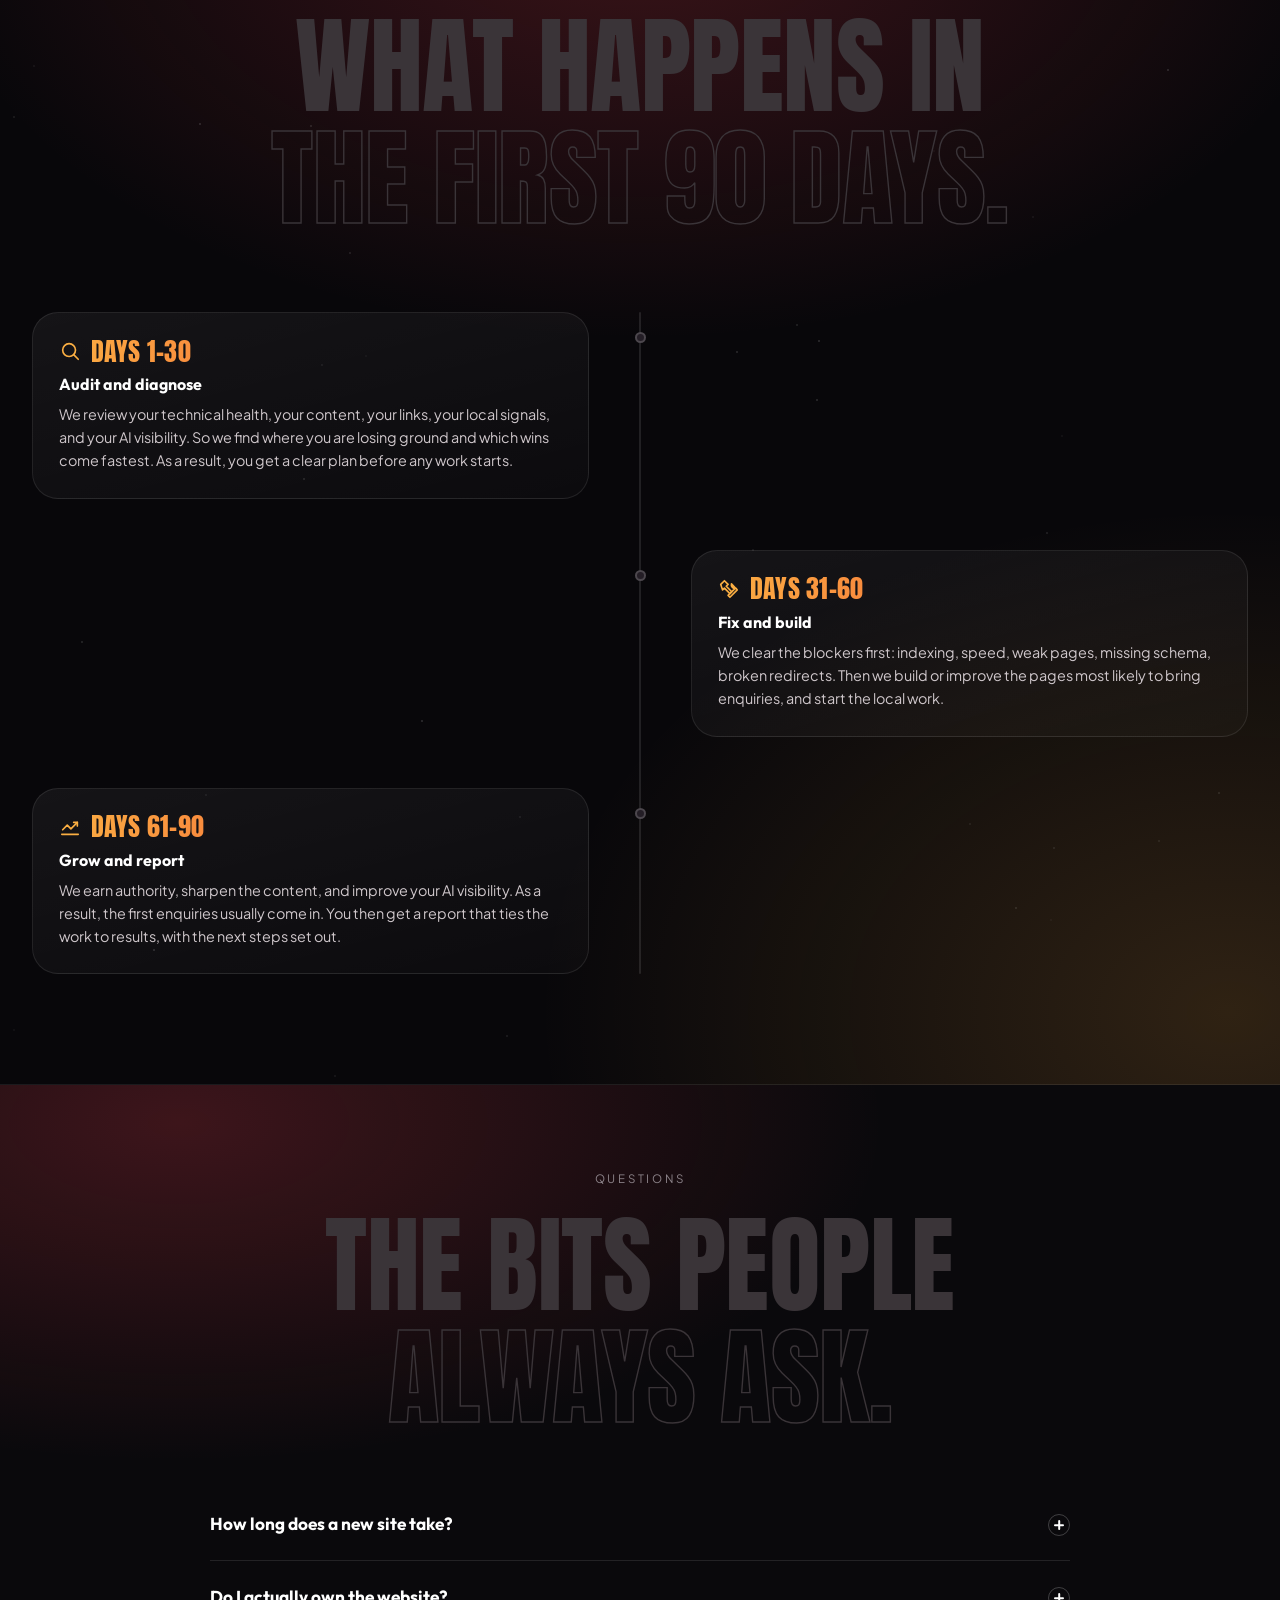
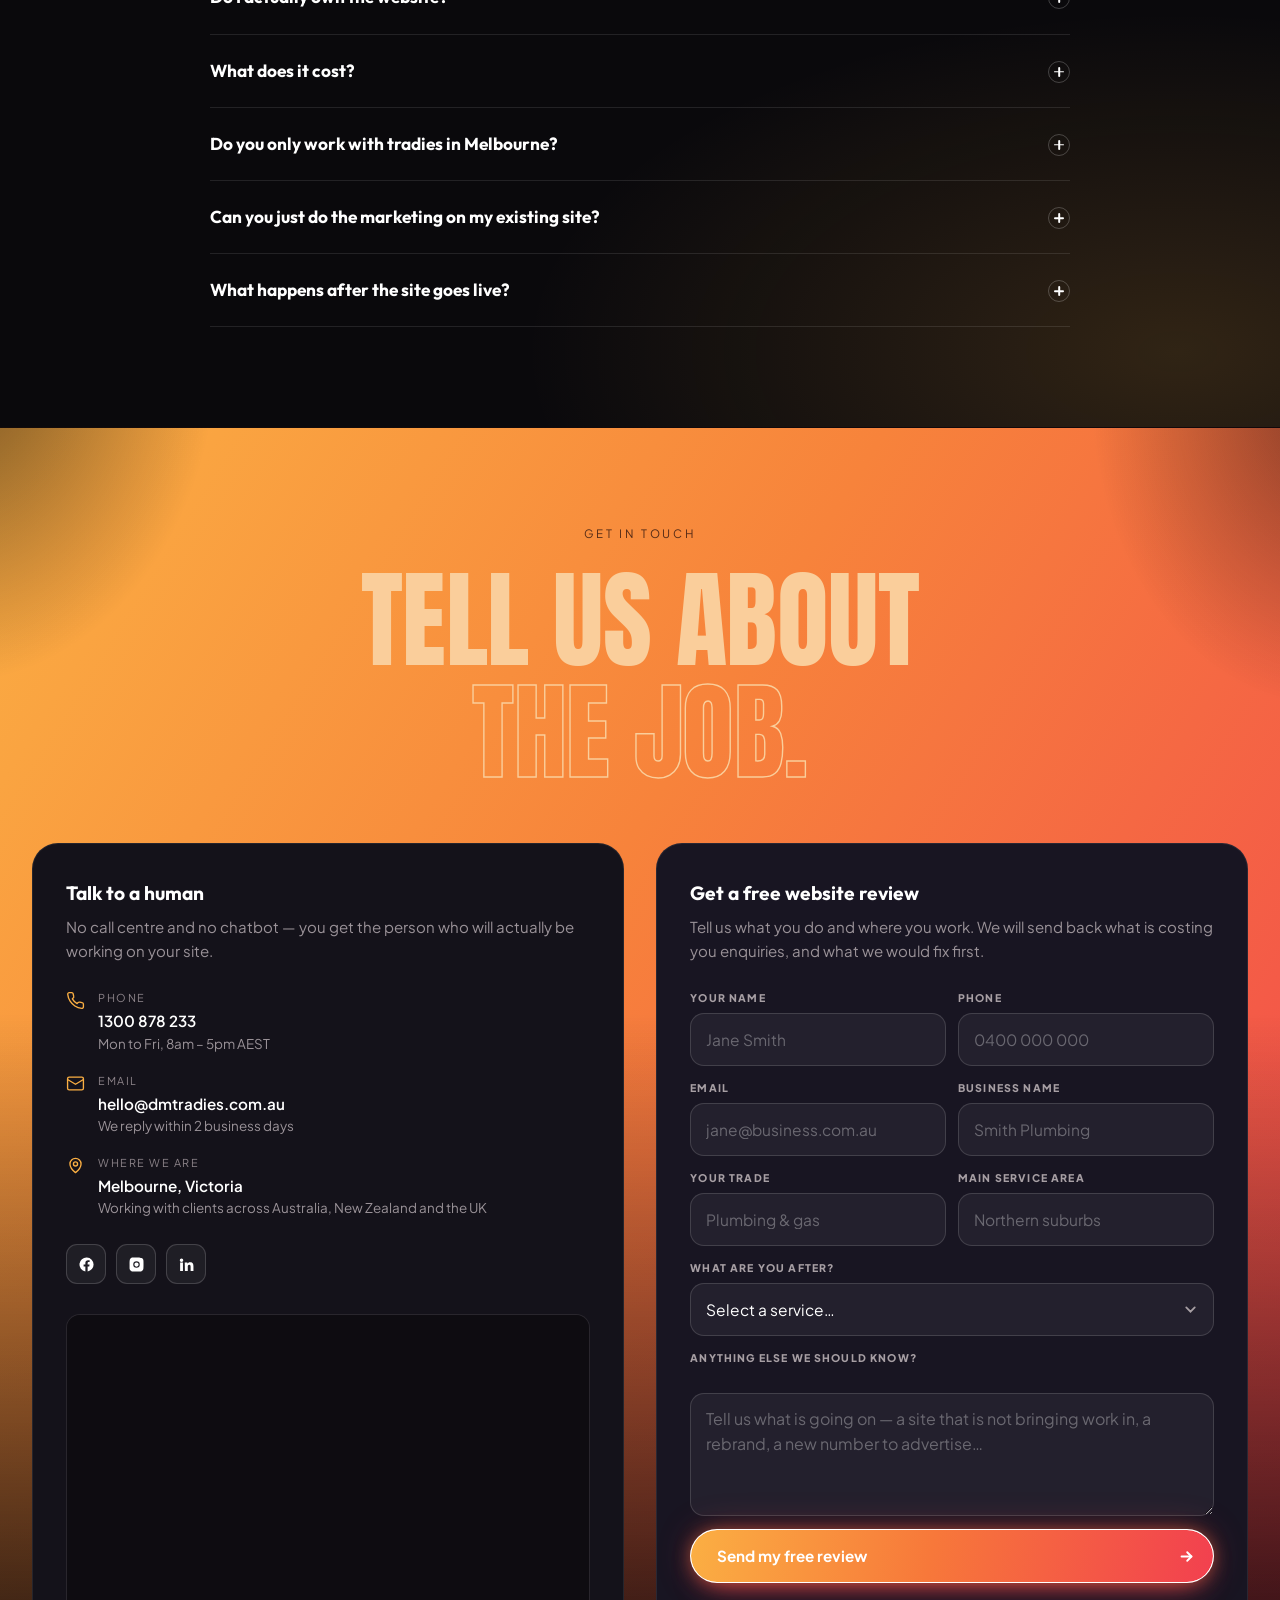
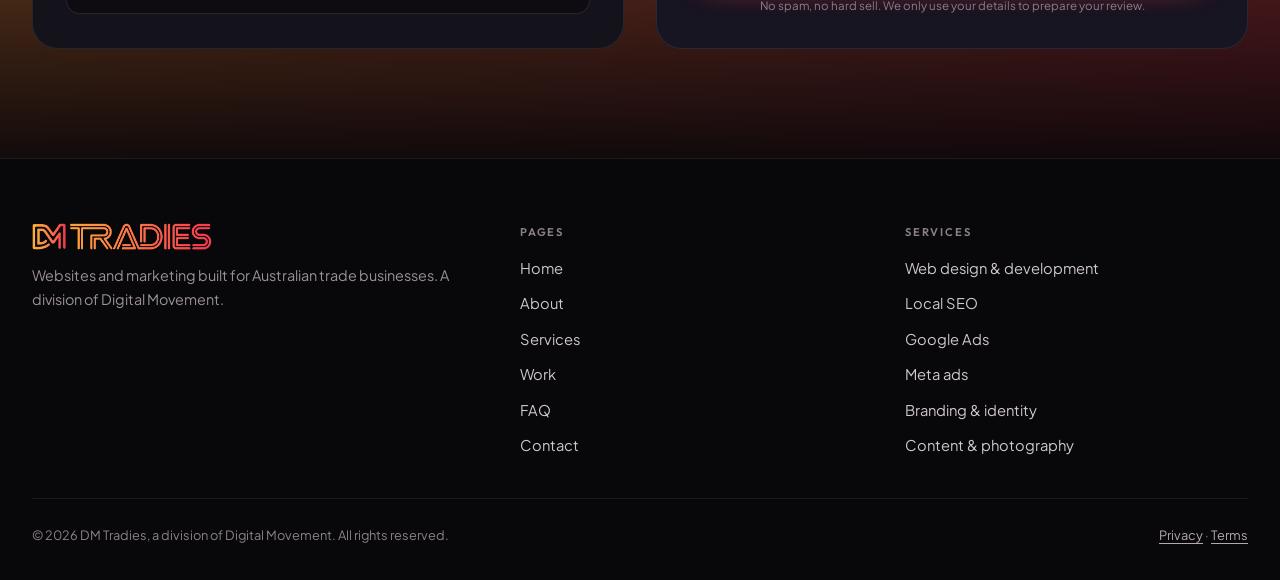
==== commit e740f1e0: "Add generated placeholder imagery No stock photography source is reachable from this environment — u" ====
--- a/index.html
+++ b/index.html
@@ -450,6 +450,7 @@
     <div class="work-grid">
       <a class="pj rv" href="contact.html" aria-label="Northbeam — Plumbing &amp; gas, Melbourne">
         <div class="pj-panel" style="--p1:#2E7CF6;--p2:#1B4FCC">
+          <img class="pj-img" src="assets/img/work-northbeam.jpg" alt="" width="1280" height="800" loading="lazy" decoding="async">
           <span class="pj-mark"><svg viewBox="0 0 64 64" aria-hidden="true"><path d="M10 50V14l22 26V14"/><path d="M44 14v36M44 32h12"/></svg><b>Northbeam</b></span>
         </div>
         <div class="pj-foot">
@@ -460,6 +461,7 @@
       </a>
       <a class="pj rv" href="contact.html" aria-label="Kerrick Group — Commercial builders, Sydney">
         <div class="pj-panel" style="--p1:#FBAF43;--p2:#F2604A">
+          <img class="pj-img" src="assets/img/work-kerrick.jpg" alt="" width="1280" height="800" loading="lazy" decoding="async">
           <span class="pj-mark"><svg viewBox="0 0 64 64" aria-hidden="true"><circle cx="32" cy="32" r="22"/><path d="M32 10v44M10 32h44"/></svg><b>Kerrick Group</b></span>
         </div>
         <div class="pj-foot">
@@ -470,6 +472,7 @@
       </a>
       <a class="pj rv" href="contact.html" aria-label="Vantage Build — New homes, Geelong">
         <div class="pj-panel" style="--p1:#1C1A20;--p2:#3A343E">
+          <img class="pj-img" src="assets/img/work-vantage.jpg" alt="" width="1280" height="800" loading="lazy" decoding="async">
           <span class="pj-mark"><svg viewBox="0 0 64 64" aria-hidden="true"><path d="M8 50 32 12l24 38z"/><path d="M20 50l12-19 12 19"/></svg><b>Vantage Build</b></span>
         </div>
         <div class="pj-foot">
@@ -480,6 +483,7 @@
       </a>
       <a class="pj rv" href="contact.html" aria-label="Palm & Co — Landscaping, Gold Coast">
         <div class="pj-panel" style="--p1:#E04B62;--p2:#7A1E63">
+          <img class="pj-img" src="assets/img/work-palm.jpg" alt="" width="1280" height="800" loading="lazy" decoding="async">
           <span class="pj-mark"><svg viewBox="0 0 64 64" aria-hidden="true"><path d="M32 54c0-16 6-26 18-32-14-2-24 4-28 14-4-8-10-11-18-10 10 6 14 16 14 28z"/></svg><b>Palm &amp; Co</b></span>
         </div>
         <div class="pj-foot">
@@ -490,6 +494,7 @@
       </a>
       <a class="pj rv" href="contact.html" aria-label="Studio Nine — Bathroom renovations, Perth">
         <div class="pj-panel" style="--p1:#F7A23B;--p2:#C6293F">
+          <img class="pj-img" src="assets/img/work-studio-nine.jpg" alt="" width="1280" height="800" loading="lazy" decoding="async">
           <span class="pj-mark"><svg viewBox="0 0 64 64" aria-hidden="true"><rect x="10" y="10" width="44" height="44" rx="10"/><path d="M22 32h20M32 22v20"/></svg><b>Studio Nine</b></span>
         </div>
         <div class="pj-foot">
@@ -500,6 +505,7 @@
       </a>
       <a class="pj rv" href="contact.html" aria-label="Ironbark — Roofing, Central Coast">
         <div class="pj-panel" style="--p1:#20323A;--p2:#0E1A20">
+          <img class="pj-img" src="assets/img/work-ironbark.jpg" alt="" width="1280" height="800" loading="lazy" decoding="async">
           <span class="pj-mark"><svg viewBox="0 0 64 64" aria-hidden="true"><path d="M32 8 50 24 32 40 14 24z"/><path d="M32 40v16M22 56h20"/></svg><b>Ironbark</b></span>
         </div>
         <div class="pj-foot">
--- a/assets/site.css
+++ b/assets/site.css
@@ -704,6 +704,19 @@
   aspect-ratio:16/10;border-radius:var(--r-lg);
   background:linear-gradient(140deg,var(--p1) 0%,var(--p2) 100%);
 }
+.pj-img{
+  position:absolute;inset:0;width:100%;height:100%;object-fit:cover;
+  mix-blend-mode:luminosity;opacity:.9;
+  transition:transform .7s cubic-bezier(.2,.7,.3,1);
+}
+.pj:hover .pj-img{transform:scale(1.04)}
+/* just enough scrim for the wordmark, not enough to bury the artwork */
+.pj-panel::after{
+  content:"";position:absolute;inset:0;
+  background:radial-gradient(75% 65% at 50% 50%,rgba(10,7,9,.3) 0%,rgba(10,7,9,.56) 100%);
+}
+.pj-mark{z-index:1}
+@media (prefers-reduced-motion:reduce){.pj-img{transition:none}}
 /* a light wash off one corner so the flat field has some depth */
 .pj-panel::before{
   content:"";position:absolute;inset:0;
@@ -1299,6 +1312,20 @@
 .val p{margin:0;color:var(--soft);font-size:clamp(.9rem,1.05vw,.98rem);line-height:1.6}
 @media (prefers-reduced-motion:reduce){.val{transition:none}}
 
+/* ---------- illustrative imagery ---------- */
+.fig{
+  margin:0 0 clamp(26px,3.2vw,40px);
+  border-radius:var(--r-lg);overflow:hidden;
+  border:1px solid rgba(255,255,255,.1);
+  background:#14121A;
+}
+.fig img{display:block;width:100%;height:auto}
+.fig figcaption{
+  padding:11px 16px;font-size:.74rem;color:#8B8288;
+  border-top:1px solid rgba(255,255,255,.08);
+}
+.fig--wide{margin-top:clamp(30px,4vw,48px)}
+
 /* ---------- single service page ---------- */
 .svc-page{
   position:relative;border-top:1px solid rgba(255,255,255,.07);
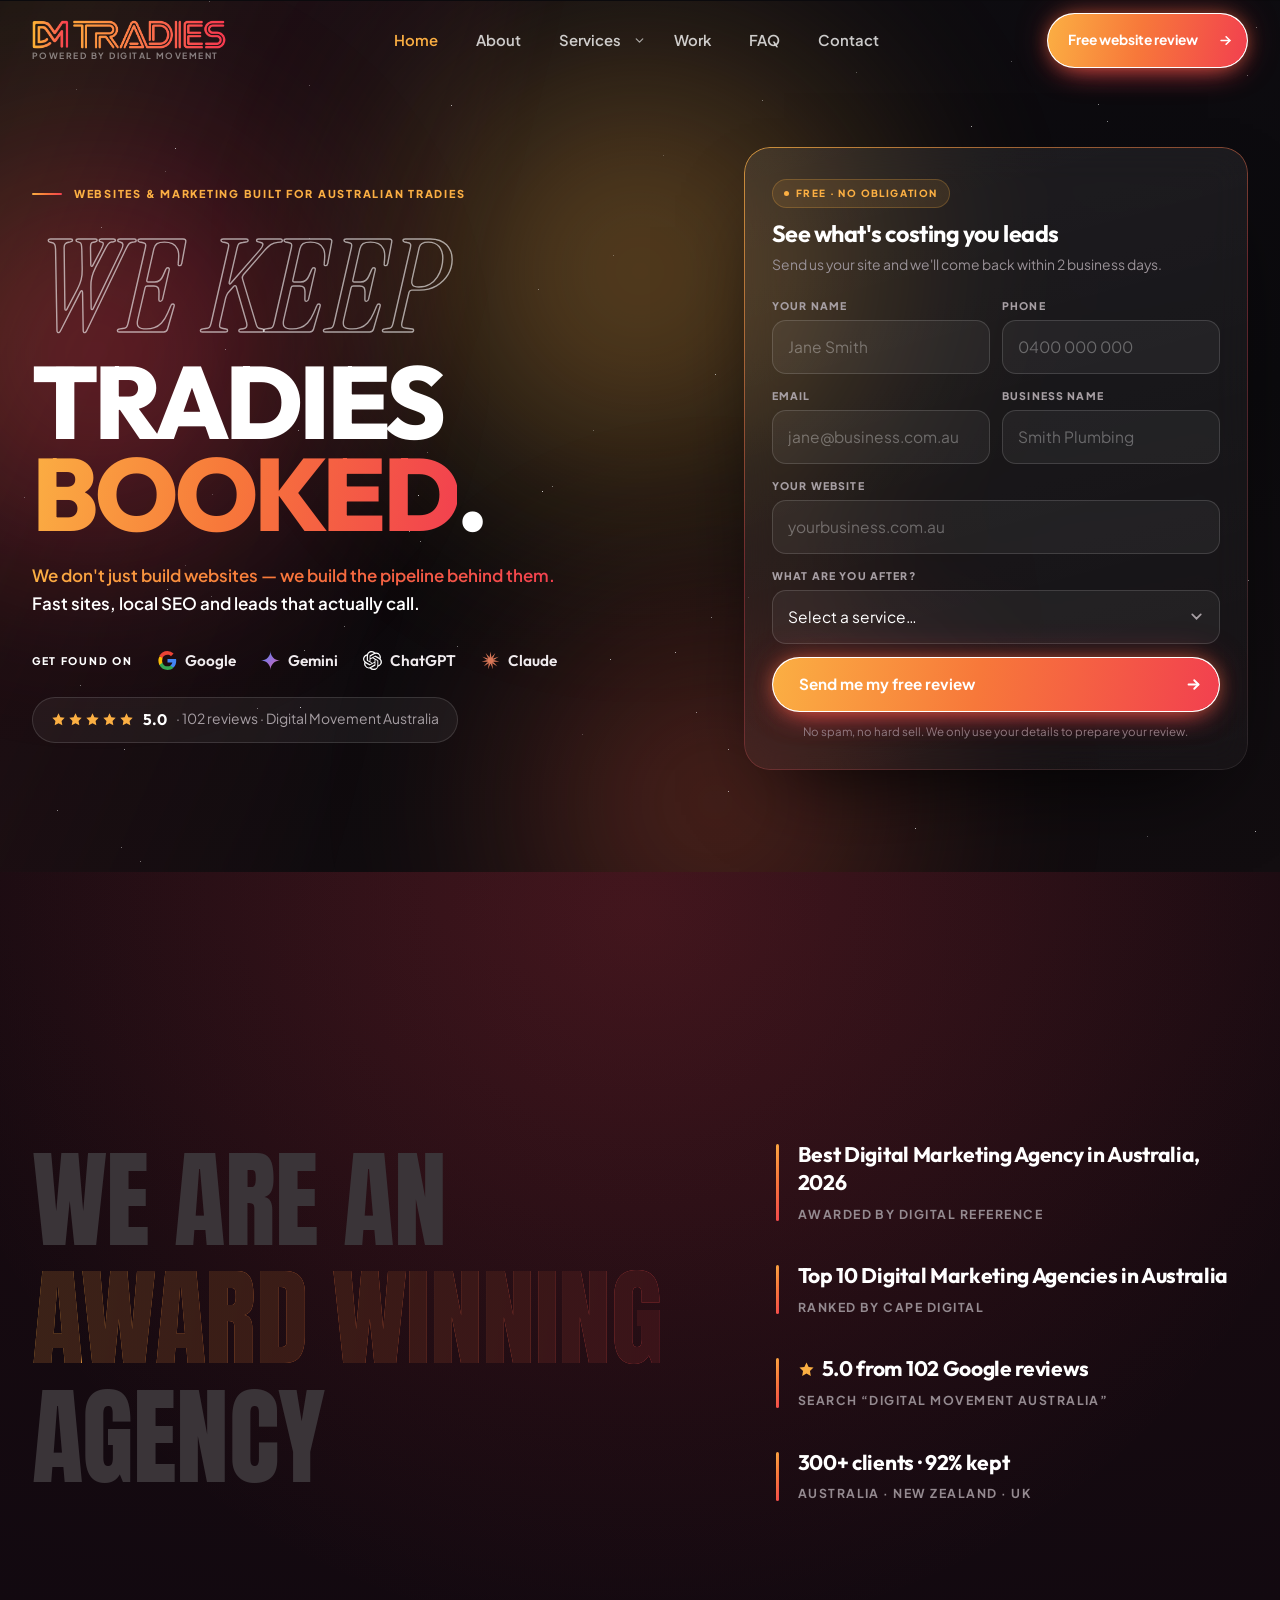
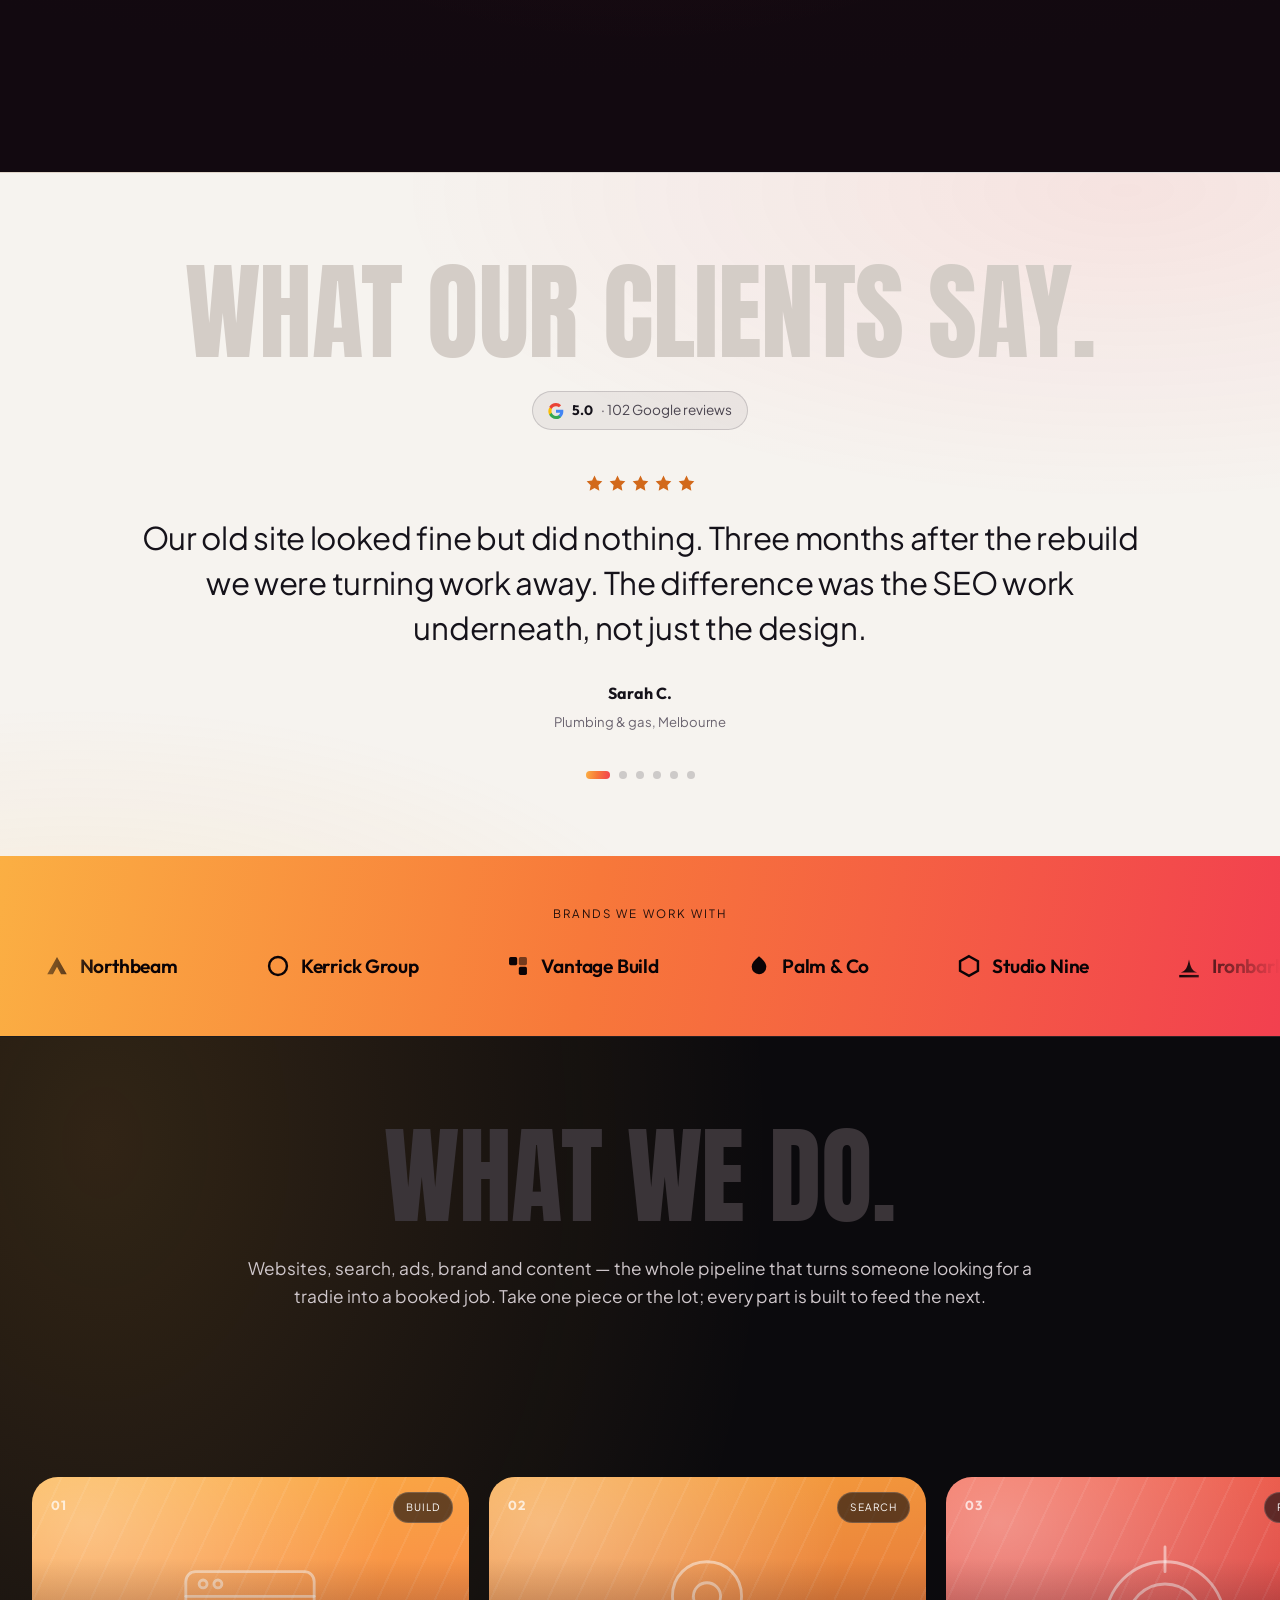
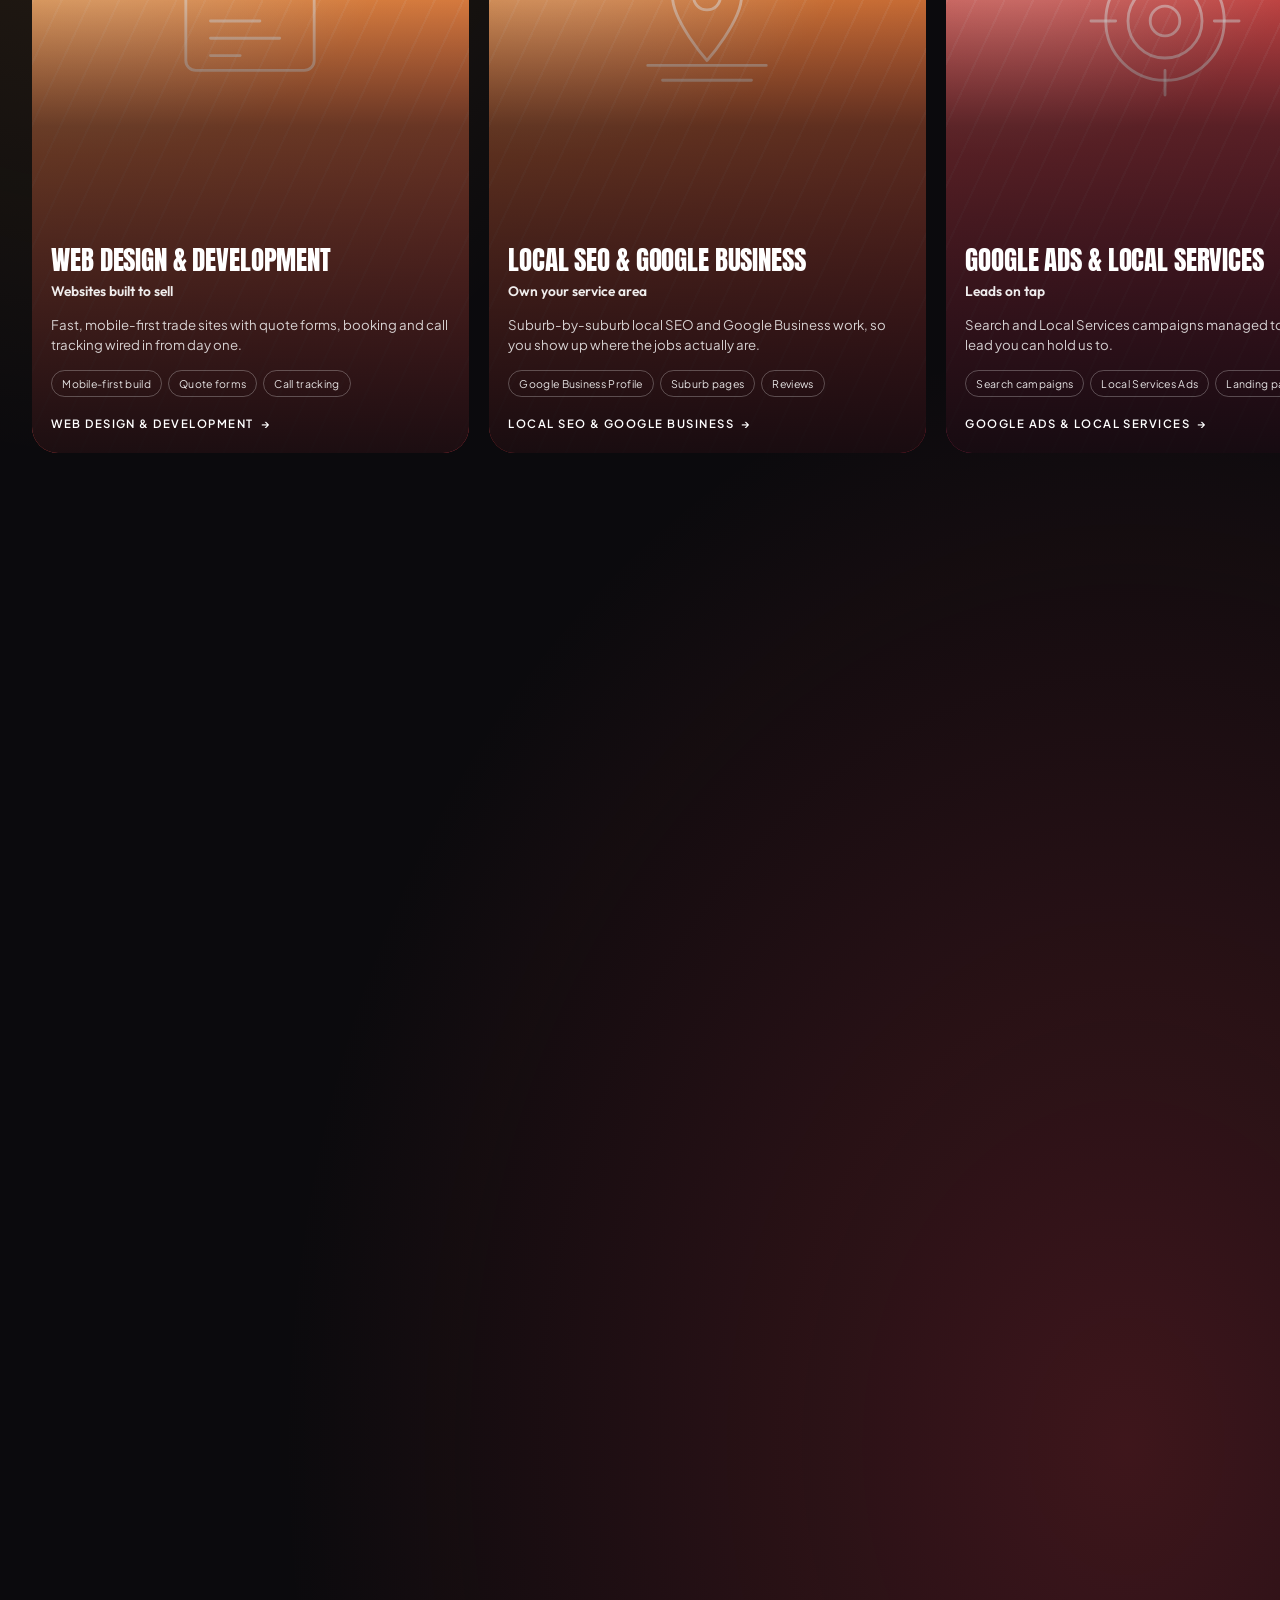
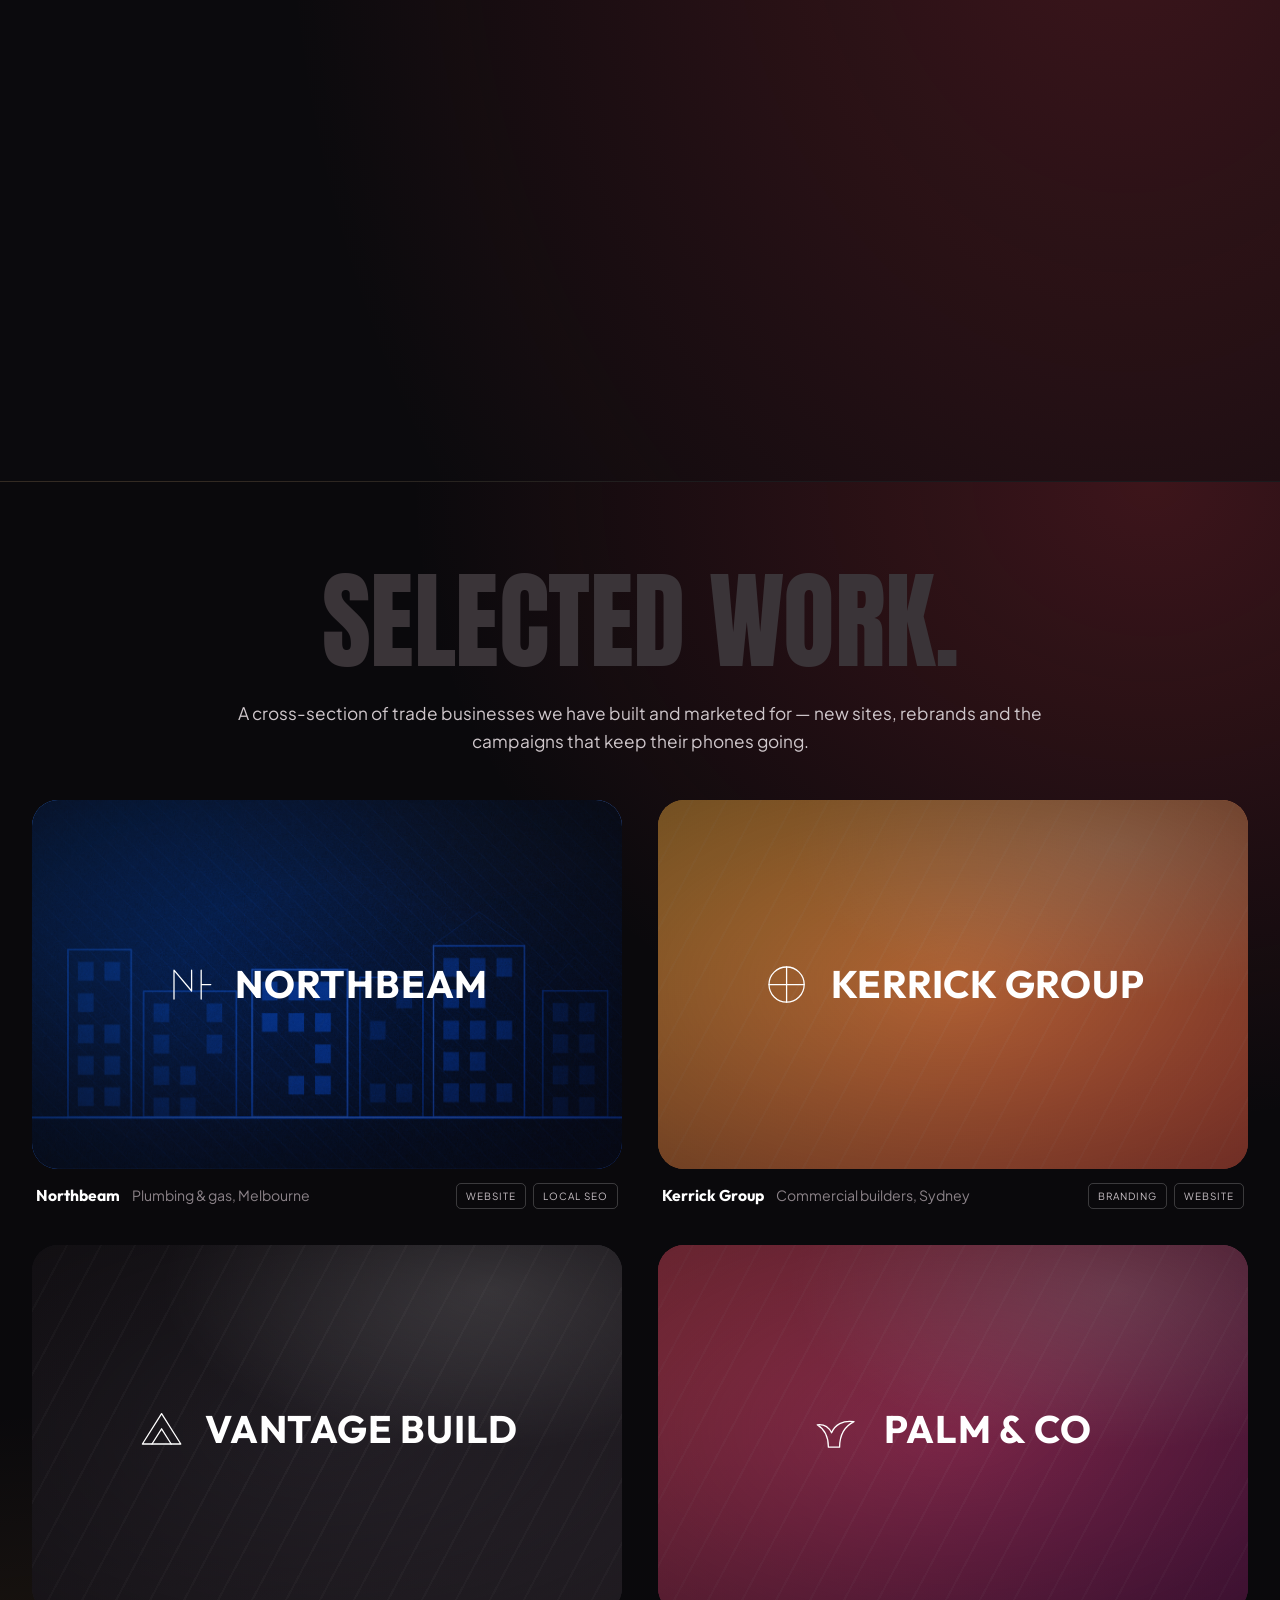
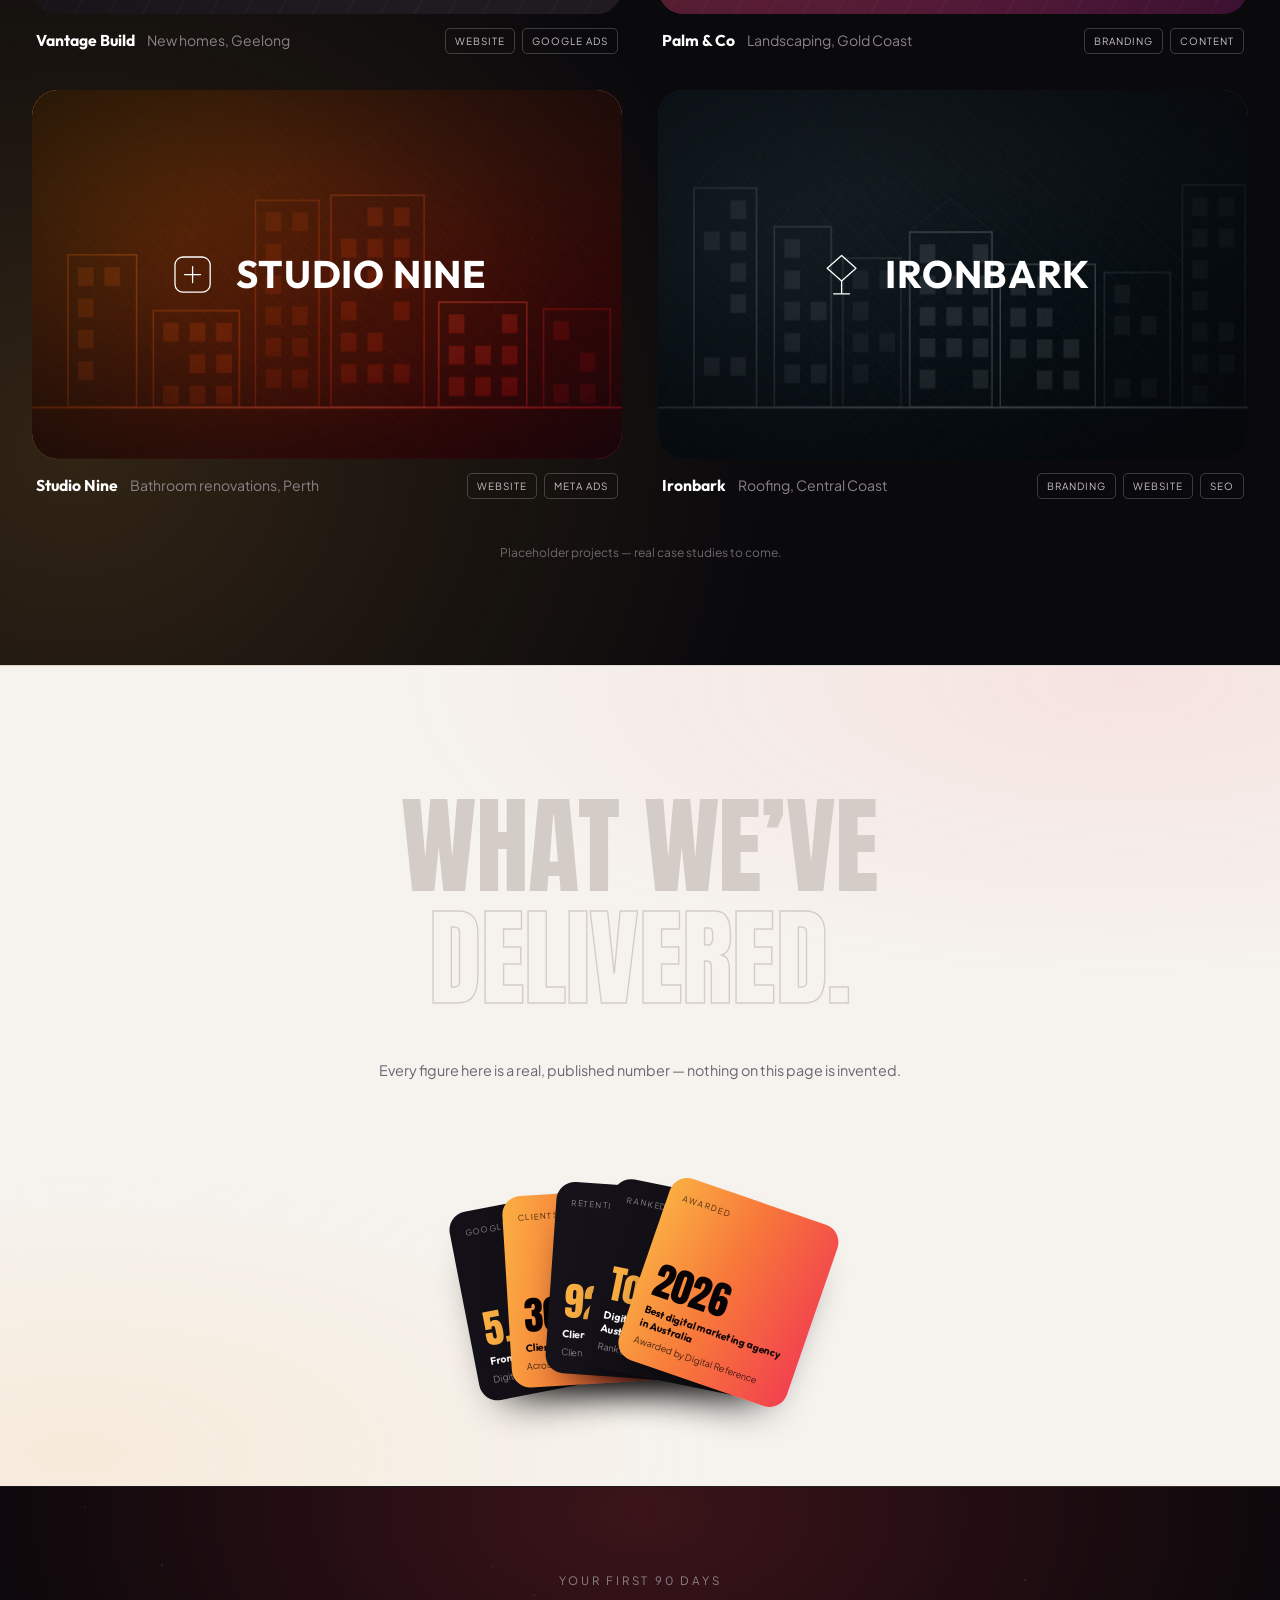
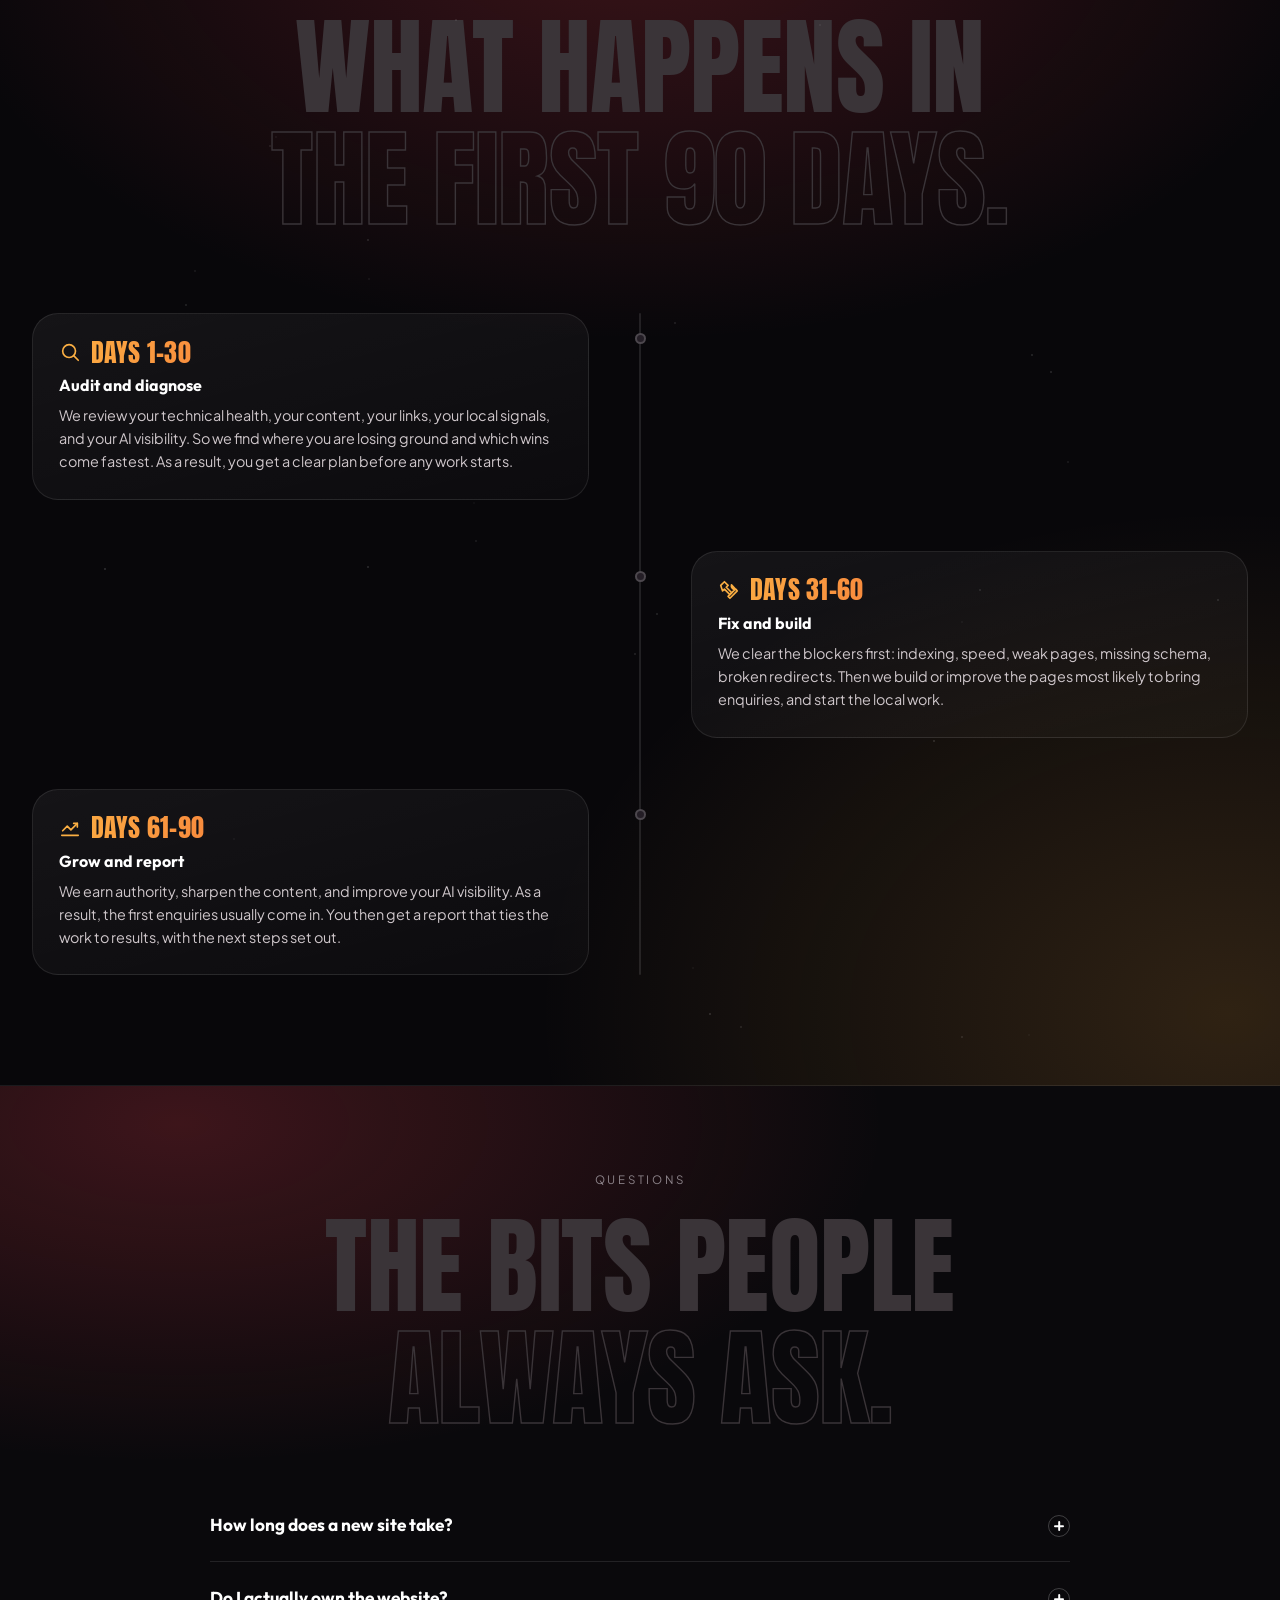
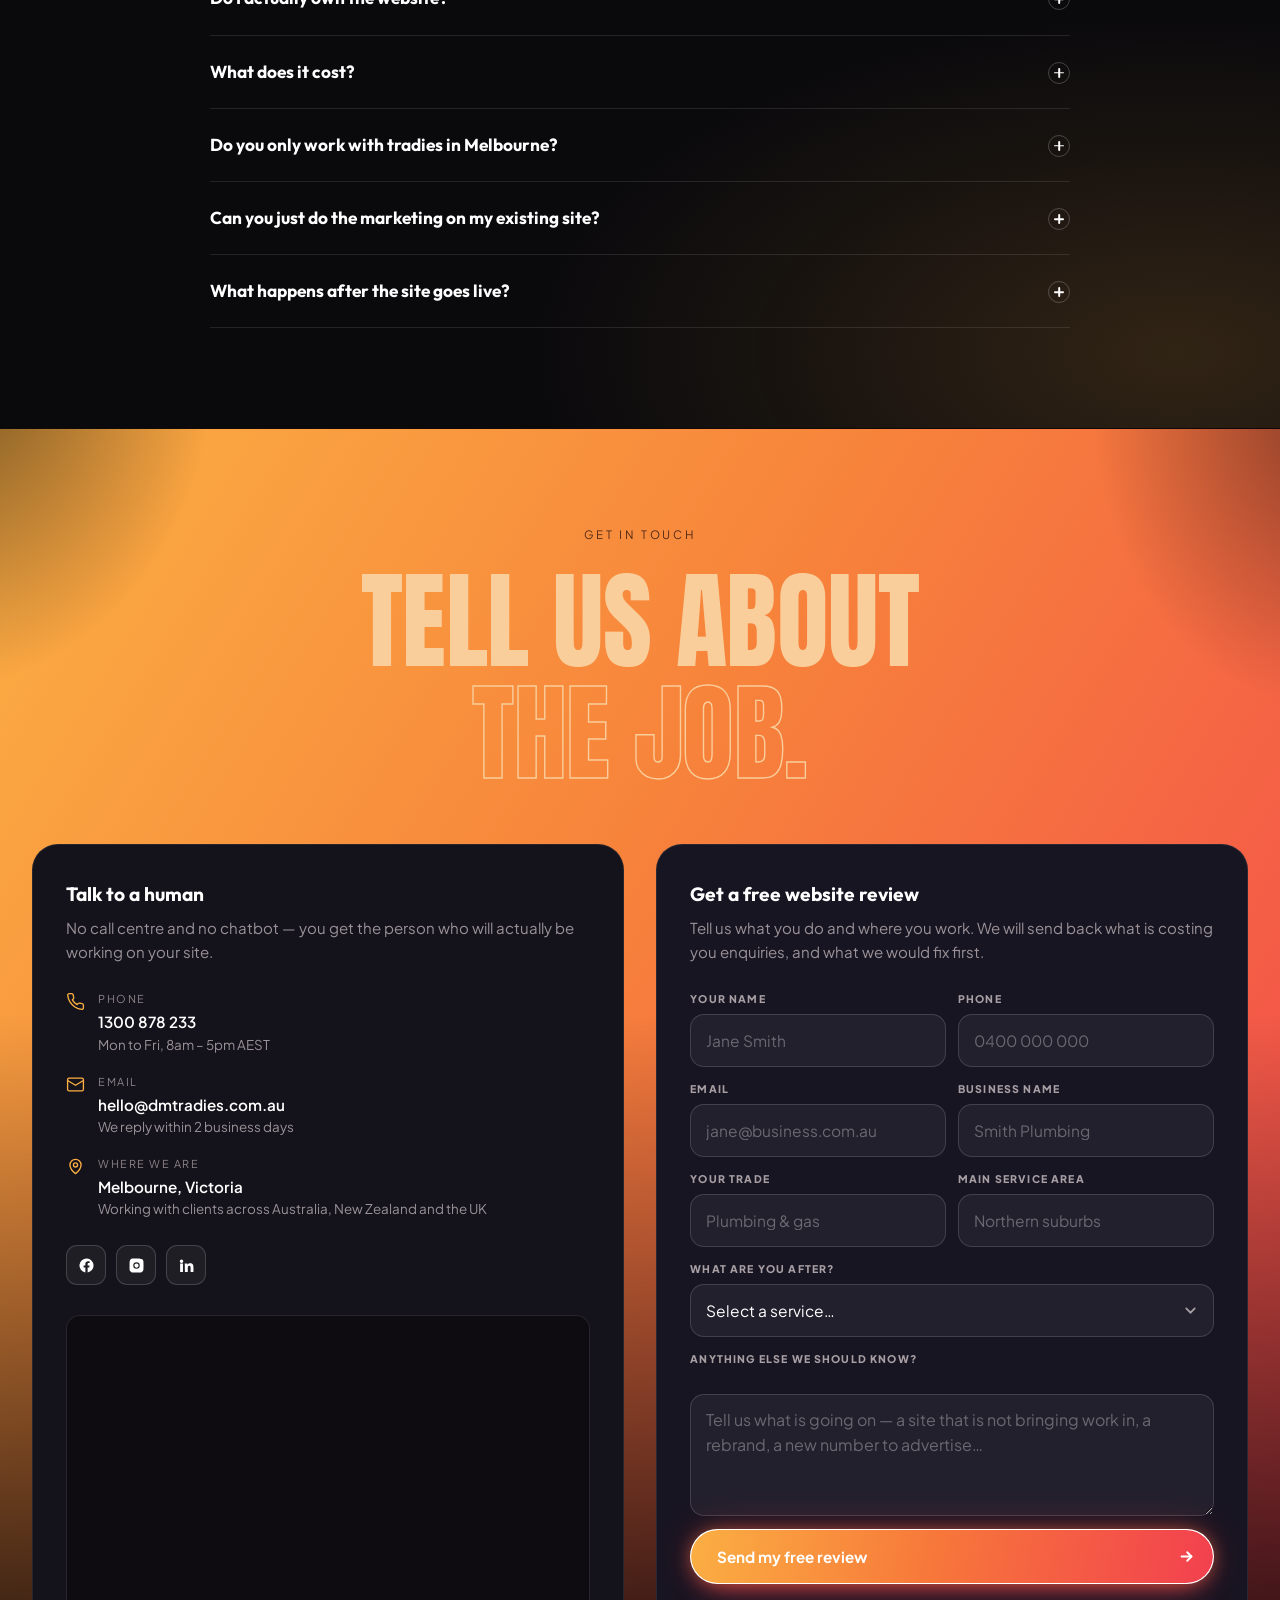
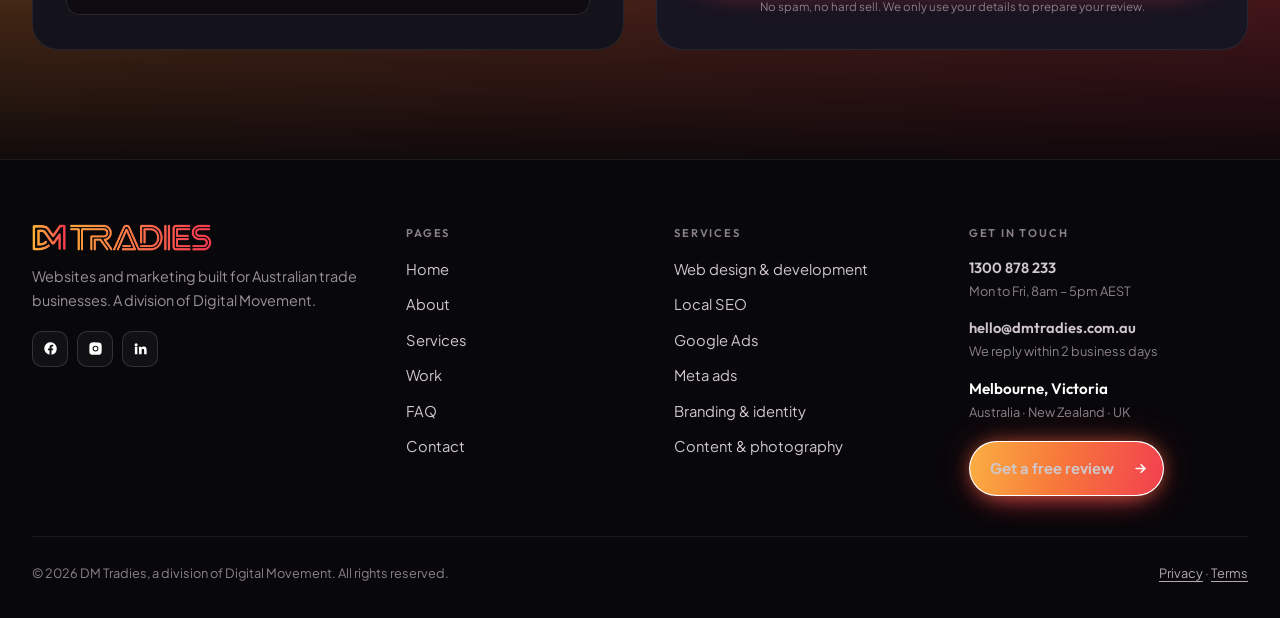
==== commit 7faa51d8: "Fix the secondary CTA; move contact details into the footer .btn declared no padding of its own — on" ====
--- a/index.html
+++ b/index.html
@@ -774,6 +774,7 @@
   </div>
 </section>
 
+
 </main>
 
 <!-- ================= FOOTER ================= -->
@@ -784,6 +785,11 @@
         <a class="foot-logo logo-mark" href="index.html" role="img" aria-label="DM Tradies by Digital Movement"></a>
         <p class="foot-blurb">Websites and marketing built for Australian trade businesses.
           A division of Digital Movement.</p>
+        <div class="foot-social">
+          <a href="https://www.facebook.com/digitalmovement.com.au" target="_blank" rel="noopener noreferrer" aria-label="Digital Movement on Facebook"><svg viewBox="0 0 24 24" aria-hidden="true"><path d="M22 12a10 10 0 1 0-11.6 9.9v-7H7.9V12h2.5V9.8c0-2.5 1.5-3.9 3.8-3.9 1.1 0 2.2.2 2.2.2v2.5h-1.2c-1.2 0-1.6.8-1.6 1.6V12h2.7l-.4 2.9h-2.3v7A10 10 0 0 0 22 12z"/></svg></a>
+          <a href="https://www.instagram.com/digitalmovement.com.au/" target="_blank" rel="noopener noreferrer" aria-label="Digital Movement on Instagram"><svg viewBox="0 0 24 24" aria-hidden="true"><path d="M12 2.2c3.2 0 3.6 0 4.9.1 1.2.1 1.8.3 2.2.4.6.2 1 .5 1.4.9.4.4.7.8.9 1.4.2.4.4 1 .4 2.2.1 1.3.1 1.7.1 4.9s0 3.6-.1 4.9c-.1 1.2-.3 1.8-.4 2.2-.2.6-.5 1-.9 1.4-.4.4-.8.7-1.4.9-.4.2-1 .4-2.2.4-1.3.1-1.7.1-4.9.1s-3.6 0-4.9-.1c-1.2-.1-1.8-.3-2.2-.4-.6-.2-1-.5-1.4-.9-.4-.4-.7-.8-.9-1.4-.2-.4-.4-1-.4-2.2C2.2 15.6 2.2 15.2 2.2 12s0-3.6.1-4.9c.1-1.2.3-1.8.4-2.2.2-.6.5-1 .9-1.4.4-.4.8-.7 1.4-.9.4-.2 1-.4 2.2-.4 1.3-.1 1.7-.1 4.8-.1zm0 5.2a4.6 4.6 0 1 0 0 9.2 4.6 4.6 0 0 0 0-9.2zm0 7.6a3 3 0 1 1 0-6 3 3 0 0 1 0 6zm5.9-7.8a1.1 1.1 0 1 1-2.2 0 1.1 1.1 0 0 1 2.2 0z"/></svg></a>
+          <a href="https://www.linkedin.com/company/31273811" target="_blank" rel="noopener noreferrer" aria-label="Digital Movement on LinkedIn"><svg viewBox="0 0 24 24" aria-hidden="true"><path d="M4.98 3.5a2.5 2.5 0 1 1 0 5 2.5 2.5 0 0 1 0-5zM3 9h4v12H3zM9.5 9h3.8v1.7h.1c.5-1 1.8-2 3.7-2 4 0 4.7 2.5 4.7 5.9V21h-4v-5.6c0-1.3 0-3-1.9-3s-2.1 1.4-2.1 2.9V21h-4z"/></svg></a>
+        </div>
       </div>
 
       <div class="foot-col">
@@ -809,6 +815,22 @@
           <li><a href="services/content-photography.html">Content &amp; photography</a></li>
         </ul>
       </div>
+
+      <div class="foot-col foot-contact">
+        <h3>Get in touch</h3>
+        <ul>
+          <li><a class="fc-strong" href="tel:1300878233">1300 878 233</a>
+            <span class="fc-sub">Mon to Fri, 8am &ndash; 5pm AEST</span></li>
+          <li><a class="fc-strong" href="mailto:hello@dmtradies.com.au">hello@dmtradies.com.au</a>
+            <span class="fc-sub">We reply within 2 business days</span></li>
+          <li><span class="fc-strong">Melbourne, Victoria</span>
+            <span class="fc-sub">Australia &middot; New Zealand &middot; UK</span></li>
+        </ul>
+        <a class="btn btn--primary btn--sm foot-cta" href="contact.html">
+          Get a free review
+          <span class="btn-arrow" aria-hidden="true"><svg viewBox="0 0 24 24" fill="none" stroke="currentColor" stroke-width="2.6" stroke-linecap="round" stroke-linejoin="round"><path d="M5 12h14"/><path d="m13 6 6 6-6 6"/></svg></span>
+        </a>
+      </div>
     </div>
 
     <div class="foot-bottom">
--- a/assets/site.css
+++ b/assets/site.css
@@ -36,6 +36,7 @@
   display:inline-flex;align-items:center;justify-content:center;gap:14px;
   border-radius:999px;font-weight:700;font-size:.95rem;line-height:1.2;
   border:1.5px solid transparent;cursor:pointer;text-align:center;
+  padding:16px 28px;min-height:55px;
   transition:transform .25s ease,box-shadow .25s ease,color .35s ease,background .25s ease;
 }
 .btn--primary{
@@ -1065,7 +1066,8 @@
   display:grid;gap:clamp(26px,3.4vw,42px);
   padding-bottom:clamp(28px,3.6vw,40px);border-bottom:1px solid rgba(255,255,255,.08);
 }
-@media (min-width:820px){.foot-top{grid-template-columns:1.3fr 1fr 1fr}}
+@media (min-width:700px){.foot-top{grid-template-columns:repeat(2,minmax(0,1fr))}}
+@media (min-width:1000px){.foot-top{grid-template-columns:1.25fr .85fr .95fr 1.05fr}}
 .foot-logo{display:block;width:clamp(150px,15vw,186px);height:auto;margin-bottom:14px}
 .foot-blurb{margin:0;color:var(--dim);font-size:.9rem;line-height:1.65;max-width:38ch}
 .foot-col h3{
@@ -1075,6 +1077,25 @@
 .foot-col ul{list-style:none;margin:0;padding:0;display:grid;gap:9px}
 .foot-col a{color:var(--soft);font-size:.92rem}
 .foot-col a:hover{color:var(--amber)}
+.foot-social{display:flex;gap:9px;margin-top:18px}
+.foot-social a{
+  width:36px;height:36px;border-radius:10px;display:grid;place-items:center;
+  border:1px solid rgba(255,255,255,.14);background:rgba(255,255,255,.04);
+  transition:background .25s ease,border-color .25s ease,transform .25s ease;
+}
+.foot-social a:hover{background:rgba(255,255,255,.1);border-color:rgba(251,175,67,.5);transform:translateY(-2px)}
+.foot-social svg{width:15px;height:15px;fill:#fff}
+
+.foot-contact ul{gap:15px}
+.foot-contact li{display:flex;flex-direction:column;gap:2px}
+.fc-strong{
+  font-family:'Outfit',sans-serif;font-weight:600;color:#fff;font-size:.95rem;
+}
+a.fc-strong:hover{color:var(--amber)}
+.fc-sub{font-size:.8rem;color:#8B8288;line-height:1.45}
+.foot-cta{margin-top:20px}
+@media (prefers-reduced-motion:reduce){.foot-social a{transition:none}}
+
 .foot-bottom{
   display:flex;flex-wrap:wrap;gap:12px 22px;align-items:center;justify-content:space-between;
   padding-top:clamp(20px,2.4vw,26px);
@@ -1253,7 +1274,7 @@
 .cta-actions{display:flex;flex-wrap:wrap;gap:12px;justify-content:center}
 /* on the orange band the white button needs a dark partner, not a ghost one */
 .btn--ink{
-  background:#14121A;color:#fff;border:1px solid rgba(255,255,255,.14);
+  background:#14121A;color:#fff;border:1.5px solid rgba(255,255,255,.16);
 }
 .btn--ink:hover{background:#1E1A26}
 
@@ -1374,17 +1395,59 @@
 @media (min-width:620px){.svc-more-grid{grid-template-columns:repeat(2,minmax(0,1fr))}}
 @media (min-width:980px){.svc-more-grid{grid-template-columns:repeat(3,minmax(0,1fr))}}
 .svc-more-card{
-  display:flex;align-items:center;justify-content:space-between;gap:14px;
+  position:relative;display:flex;flex-direction:column;overflow:hidden;
   background:linear-gradient(165deg,rgba(255,255,255,.055) 0%,rgba(255,255,255,.02) 100%);
-  border:1px solid rgba(255,255,255,.09);border-radius:var(--r);
-  padding:18px 20px;color:#fff;
-  font-family:'Outfit',sans-serif;font-weight:600;font-size:clamp(.94rem,1.1vw,1.02rem);
-  transition:border-color .3s ease,transform .4s cubic-bezier(.2,.7,.3,1);
-}
-.svc-more-card:hover{border-color:rgba(251,175,67,.42);transform:translateY(-3px)}
-.svc-more-card span{color:var(--amber);flex:none;transition:transform .3s cubic-bezier(.2,.7,.3,1)}
-.svc-more-card:hover span{transform:translateX(4px)}
-@media (prefers-reduced-motion:reduce){.svc-more-card{transition:none}}
+  border:1px solid rgba(255,255,255,.09);border-radius:var(--r-lg);
+  transition:border-color .3s ease,transform .45s cubic-bezier(.2,.7,.3,1),box-shadow .45s ease;
+}
+.svc-more-card:hover{
+  border-color:rgba(251,175,67,.42);transform:translateY(-5px);
+  box-shadow:0 26px 46px -28px rgba(0,0,0,.85);
+}
+.svc-more-card:focus-visible{outline:2px solid var(--amber);outline-offset:3px}
+.smc-img{display:block;position:relative;aspect-ratio:16/9;overflow:hidden;background:#14121A}
+.smc-img img{
+  width:100%;height:100%;object-fit:cover;display:block;
+  transition:transform .6s cubic-bezier(.2,.7,.3,1);
+}
+.svc-more-card:hover .smc-img img{transform:scale(1.05)}
+.smc-img::after{
+  content:"";position:absolute;inset:0;
+  background:linear-gradient(180deg,rgba(11,10,13,0) 40%,rgba(11,10,13,.72) 100%);
+}
+.smc-no{
+  position:absolute;top:12px;left:14px;z-index:1;
+  font-family:'Outfit',sans-serif;font-weight:700;font-size:.72rem;
+  color:rgba(255,255,255,.82);letter-spacing:.05em;
+}
+.smc-body{display:flex;flex-direction:column;flex:1;padding:clamp(16px,1.8vw,20px)}
+.smc-name{
+  font-family:'Outfit',sans-serif;font-weight:700;color:#fff;
+  font-size:clamp(.98rem,1.2vw,1.08rem);line-height:1.3;
+  min-height:calc(2 * 1.3em);
+}
+.smc-lede{margin-top:5px;font-size:.86rem;line-height:1.45;color:var(--dim)}
+.smc-go{
+  margin-top:auto;padding-top:clamp(13px,1.5vw,16px);
+  display:inline-flex;align-items:center;gap:8px;
+  font-size:.7rem;letter-spacing:.13em;text-transform:uppercase;font-weight:600;color:var(--amber);
+}
+.smc-go i{font-style:normal;transition:transform .3s cubic-bezier(.2,.7,.3,1)}
+.svc-more-card:hover .smc-go i{transform:translateX(5px)}
+
+/* the small "more on X" link at the foot of a hub row is not one of these cards */
+.svc-inline-link{
+  display:inline-flex;align-items:center;gap:9px;margin-top:16px;
+  border:1px solid rgba(255,255,255,.18);border-radius:999px;padding:9px 16px;
+  font-size:.74rem;letter-spacing:.1em;text-transform:uppercase;font-weight:600;color:#fff;
+  transition:border-color .3s ease,background .3s ease;
+}
+.svc-inline-link:hover{border-color:rgba(251,175,67,.55);background:rgba(255,255,255,.06)}
+.svc-inline-link span{color:var(--amber);transition:transform .3s cubic-bezier(.2,.7,.3,1)}
+.svc-inline-link:hover span{transform:translateX(4px)}
+@media (prefers-reduced-motion:reduce){
+  .svc-more-card,.smc-img img,.smc-go i,.svc-inline-link span{transition:none}
+}
 
 /* ---------- service detail rows ---------- */
 .svc{
